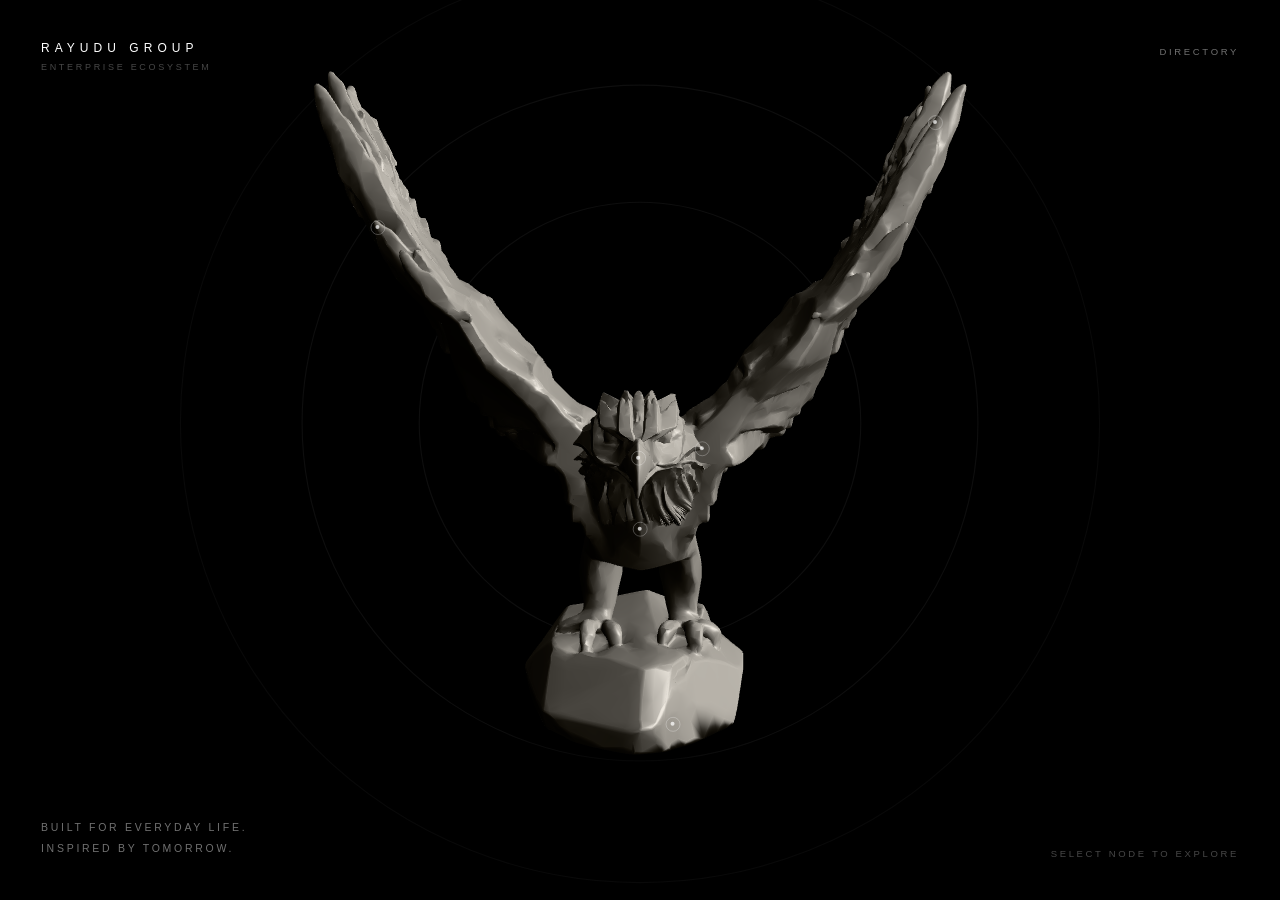
==== index.html @ c2d4a0ae "Build the Rayudu Group interactive eagle landing page A single-screen institutional experience: blac" ====
<!doctype html>
<html lang="en">
<head>
<meta charset="utf-8">
<meta name="viewport" content="width=device-width, initial-scale=1, viewport-fit=cover">
<title>Rayudu Group — Enterprise Ecosystem</title>
<meta name="description" content="Rayudu Group is a multi-sector enterprise ecosystem spanning business intelligence, logistics, technology, energy, media and consumer wellness. Built for everyday life. Inspired by tomorrow.">
<meta name="theme-color" content="#000000">
<meta property="og:title" content="Rayudu Group — Enterprise Ecosystem">
<meta property="og:description" content="Built for everyday life. Inspired by tomorrow.">
<meta property="og:image" content="assets/poster.webp">
<link rel="icon" href="assets/favicon.svg" type="image/svg+xml">
<link rel="preload" as="image" href="assets/poster.webp">
<link rel="stylesheet" href="styles.css">
<script type="module" src="assets/vendor/model-viewer-4.3.1.min.js"></script>
</head>
<body>
<div class="loader" id="loader" aria-hidden="true"><span class="loader__bar" id="loaderBar"></span></div>

<main class="stage" id="stage">

  <svg class="rings" id="rings" viewBox="0 0 1000 1000" preserveAspectRatio="xMidYMid meet" aria-hidden="true" focusable="false">
    <g class="rings__base" fill="none" vector-effect="non-scaling-stroke">
      <circle cx="500" cy="500" r="196"></circle>
      <circle cx="500" cy="500" r="300"></circle>
      <circle cx="500" cy="500" r="408" class="rings__outer"></circle>
    </g>
    <g class="rings__arcs" id="ringArcs" fill="none"></g>
  </svg>

  <model-viewer
    id="viewer"
    src="assets/eagle.glb"
    alt="A sculpted eagle with raised wings, representing the Rayudu Group ecosystem. Seven nodes on the sculpture open the group's business sectors."
    ar
    ar-modes="webxr scene-viewer quick-look"
    camera-controls
    touch-action="none"
    tone-mapping="neutral"
    poster="assets/poster.webp"
    shadow-intensity="2"
    exposure="0.49"
    shadow-softness="1"
    environment-image="assets/studio.hdr"
    interaction-prompt="none"
    interpolation-decay="200"
    min-field-of-view="22deg"
    max-field-of-view="40deg"
    min-camera-orbit="auto 24deg 62%"
    max-camera-orbit="auto 96deg 150%"
    camera-orbit="0deg 76deg 100%"
    disable-tap>
    <button class="ar-btn" slot="ar-button">View in space</button>
    <div class="mv-error" slot="error">The 3D model could not be loaded.</div>
  </model-viewer>

  <!-- HUD ------------------------------------------------------------- -->
  <header class="hud hud--tl">
    <p class="wordmark">Rayudu Group</p>
    <p class="hud__sub">Enterprise Ecosystem</p>
  </header>

  <div class="hud hud--tr">
    <button class="link" id="directoryBtn" aria-expanded="false" aria-controls="directory">Directory</button>
  </div>

  <aside class="directory" id="directory" hidden>
    <p class="directory__eyebrow">Ecosystem</p>
    <ul class="directory__list" id="directoryList"></ul>
    <div class="directory__meta">
      <p class="directory__eyebrow">Contact</p>
      <p><a href="mailto:hello@rayudugroup.in">hello@rayudugroup.in</a></p>
      <p><a href="tel:+919985722289">+91 99857 22289</a></p>
    </div>
    <div class="directory__meta">
      <p class="directory__eyebrow">Locations</p>
      <p>Anantapur, Andhra Pradesh — India</p>
      <p>Sheridan, Wyoming — USA</p>
    </div>
  </aside>

  <footer class="hud hud--bl">
    <p class="tagline">Built for everyday life.<br>Inspired by tomorrow.</p>
  </footer>

  <div class="hud hud--br">
    <p class="hint" id="hint">Select node to explore</p>
    <button class="link link--reset" id="resetBtn" hidden>Reset view</button>
  </div>

  <!-- SECTOR PANEL ------------------------------------------------------ -->
  <section class="panel" id="panel" aria-live="polite" hidden>
    <button class="panel__close" id="panelClose" aria-label="Reset view"><span class="panel__close-x" aria-hidden="true">&times;</span><span class="panel__close-text">Reset view</span></button>
    <p class="panel__name" id="panelName"></p>
    <p class="panel__sector" id="panelSector"></p>
    <p class="panel__body" id="panelBody"></p>
    <ul class="panel__detail" id="panelDetail" hidden></ul>
    <button class="panel__cta" id="panelCta" aria-expanded="false" aria-controls="panelDetail">[ Explore ]</button>
  </section>

</main>

<script type="module" src="src/app.js"></script>
</body>
</html>
---- styles.css ----
/* ===========================================================
   RAYUDU GROUP — enterprise ecosystem
   Black space. One eagle. One light. Seven nodes.
   =========================================================== */

:root{
  --black:#000000;
  --white:#ffffff;
  --line:rgba(255,255,255,.14);
  --line-soft:rgba(255,255,255,.07);
  --text:rgba(255,255,255,.92);
  --text-dim:rgba(255,255,255,.44);
  --text-mute:rgba(255,255,255,.28);
  --accent:#ffffff;
  --accent-line:#ffffff;
  --ease:cubic-bezier(.22,.61,.36,1);
  --pad:clamp(18px,3.2vw,46px);
  --font:-apple-system,BlinkMacSystemFont,"Segoe UI",Roboto,"Helvetica Neue",Arial,sans-serif;
}

*{box-sizing:border-box}
html,body{height:100%}
body{
  margin:0;
  background:var(--black);
  color:var(--text);
  font-family:var(--font);
  font-size:16px;
  -webkit-font-smoothing:antialiased;
  text-rendering:optimizeLegibility;
  overflow:hidden;
  overscroll-behavior:none;
}
a{color:inherit;text-decoration:none;border-bottom:1px solid transparent;transition:border-color .3s var(--ease),color .3s var(--ease)}
a:hover{color:var(--white);border-bottom-color:var(--line)}
button{font:inherit;color:inherit;background:none;border:0;padding:0;cursor:pointer}
:focus-visible{outline:1px solid rgba(255,255,255,.5);outline-offset:4px}

/* ---------- stage ---------- */
.stage{position:fixed;inset:0;background:var(--black)}

model-viewer{
  position:absolute;inset:0;width:100%;height:100%;
  background-color:transparent;
  --poster-color:transparent;
  --progress-bar-height:0px;
  outline:none;
}
.mv-error{
  position:absolute;inset:auto 0 50% 0;text-align:center;
  font-size:11px;letter-spacing:.18em;text-transform:uppercase;color:var(--text-mute);
}

/* ---------- AR entry (only shown on AR-capable devices) ---------- */
.ar-btn{
  position:absolute;bottom:var(--pad);left:50%;transform:translateX(-50%);
  font-size:9px;letter-spacing:.28em;text-transform:uppercase;color:var(--text-mute);
  padding:6px 0;border-bottom:1px solid transparent;
  transition:color .35s var(--ease),border-color .35s var(--ease),opacity .35s var(--ease);
}
.ar-btn:hover{color:var(--white);border-bottom-color:var(--line)}
body.is-selected .ar-btn{opacity:0;pointer-events:none}

/* ---------- loading hairline ---------- */
.loader{position:fixed;top:0;left:0;right:0;height:1px;z-index:40;pointer-events:none}
.loader__bar{display:block;height:100%;width:0;background:rgba(255,255,255,.55);transition:width .4s var(--ease),opacity .6s .3s var(--ease)}
.loader.is-done .loader__bar{opacity:0}

/* ---------- concentric graphic system ---------- */
.rings{position:absolute;left:50%;top:47%;width:min(148vh,88vw);height:min(148vh,88vw);transform:translate(-50%,-50%);pointer-events:none;z-index:0}
.rings__base circle{stroke:rgba(255,255,255,.055);stroke-width:1}
.rings__base .rings__outer{stroke:rgba(255,255,255,.035)}
.rings__arcs path{
  stroke:var(--accent-line);stroke-width:1.25;opacity:0;
  stroke-dasharray:var(--len);stroke-dashoffset:var(--len);
  transition:opacity .7s var(--ease),stroke-dashoffset 1.1s var(--ease);
}
.rings__arcs path.is-active{opacity:.55;stroke-dashoffset:0}

/* ---------- hotspots ---------- */
.hotspot{
  position:relative;width:40px;height:40px;
  display:flex;align-items:center;justify-content:center;
  border-radius:50%;
  -webkit-tap-highlight-color:transparent;
  transition:opacity .55s var(--ease);
}
.hotspot:not([data-visible]){opacity:0;visibility:hidden;pointer-events:none}

.hotspot__dot{
  position:absolute;width:4px;height:4px;border-radius:50%;
  background:rgba(255,255,255,.72);
  transition:transform .45s var(--ease),background-color .45s var(--ease),box-shadow .45s var(--ease);
}
.hotspot__ring{
  position:absolute;width:15px;height:15px;border-radius:50%;
  border:1px solid rgba(255,255,255,.26);
  transition:transform .55s var(--ease),border-color .55s var(--ease),opacity .55s var(--ease);
}
.hotspot__line{
  position:absolute;left:50%;top:50%;width:26px;height:1px;
  background:linear-gradient(90deg,rgba(255,255,255,.34),rgba(255,255,255,0));
  transform-origin:0 50%;transform:translate(9px,0) scaleX(0);
  transition:transform .5s var(--ease),background .5s var(--ease);
}
.hotspot__label{
  position:absolute;left:50%;top:50%;
  transform:translate(38px,-50%) translateX(-4px);
  white-space:nowrap;
  font-size:9.5px;letter-spacing:.2em;text-transform:uppercase;
  color:rgba(255,255,255,.72);
  opacity:0;pointer-events:none;
  transition:opacity .45s var(--ease),transform .5s var(--ease),color .45s var(--ease);
}
.hotspot[data-side="left"] .hotspot__line{transform-origin:100% 50%;transform:translate(calc(-100% - 9px),0) scaleX(0)}
.hotspot[data-side="left"] .hotspot__label{transform:translate(calc(-100% - 38px),-50%) translateX(4px)}

.hotspot:hover .hotspot__dot,
.hotspot:focus-visible .hotspot__dot{transform:scale(1.5);background:var(--white);box-shadow:0 0 10px rgba(255,255,255,.35)}
.hotspot:hover .hotspot__ring,
.hotspot:focus-visible .hotspot__ring{transform:scale(1.42);border-color:rgba(255,255,255,.5)}
.hotspot:hover .hotspot__line,
.hotspot:focus-visible .hotspot__line{transform:translate(9px,0) scaleX(1)}
.hotspot[data-side="left"]:hover .hotspot__line,
.hotspot[data-side="left"]:focus-visible .hotspot__line{transform:translate(calc(-100% - 9px),0) scaleX(1)}
.hotspot:hover .hotspot__label,
.hotspot:focus-visible .hotspot__label{opacity:1;transform:translate(38px,-50%)}
.hotspot[data-side="left"]:hover .hotspot__label,
.hotspot[data-side="left"]:focus-visible .hotspot__label{opacity:1;transform:translate(calc(-100% - 38px),-50%)}

/* selected / dimmed */
.hotspot.is-active .hotspot__dot{transform:scale(1.6);background:var(--white);box-shadow:0 0 12px rgba(255,255,255,.45)}
.hotspot.is-active .hotspot__ring{transform:scale(1.55);border-color:var(--accent-line);opacity:.9}
.hotspot.is-active .hotspot__label{opacity:1;transform:translate(38px,-50%);color:var(--white)}
.hotspot.is-active[data-side="left"] .hotspot__label{transform:translate(calc(-100% - 38px),-50%)}
.hotspot.is-dim{opacity:.2}
.hotspot.is-dim:hover{opacity:.55}

/* ---------- HUD ---------- */
.hud{position:absolute;z-index:10;margin:0;pointer-events:none}
.hud > *{pointer-events:auto}
.hud--tl{top:var(--pad);left:var(--pad)}
.hud--tr{top:var(--pad);right:var(--pad);text-align:right}
.hud--bl{bottom:var(--pad);left:var(--pad)}
.hud--br{bottom:var(--pad);right:var(--pad);text-align:right}

.wordmark{
  margin:0;font-size:12px;letter-spacing:.42em;text-transform:uppercase;
  color:var(--white);font-weight:500;
}
.hud__sub{
  margin:7px 0 0;font-size:9px;letter-spacing:.3em;text-transform:uppercase;color:var(--text-mute);
}
.tagline{
  margin:0;font-size:10.5px;line-height:2;letter-spacing:.26em;text-transform:uppercase;color:var(--text-dim);
}
.hint{
  margin:0;font-size:9.5px;letter-spacing:.28em;text-transform:uppercase;color:var(--text-mute);
  transition:opacity .4s var(--ease);
}
.link{
  font-size:9.5px;letter-spacing:.28em;text-transform:uppercase;color:var(--text-dim);
  padding-bottom:3px;border-bottom:1px solid transparent;
  transition:color .35s var(--ease),border-color .35s var(--ease);
}
.link:hover,.link[aria-expanded="true"]{color:var(--white);border-bottom-color:var(--line)}
.link--reset{color:rgba(255,255,255,.72)}
[hidden]{display:none !important}

/* ---------- directory ---------- */
.directory{
  position:absolute;z-index:20;top:calc(var(--pad) + 30px);right:var(--pad);
  width:270px;padding:22px 24px 24px;
  background:rgba(0,0,0,.62);backdrop-filter:blur(14px);-webkit-backdrop-filter:blur(14px);
  border:1px solid var(--line-soft);
  opacity:0;transform:translateY(-8px);transition:opacity .45s var(--ease),transform .45s var(--ease);
}
.directory.is-open{opacity:1;transform:none}
.directory__eyebrow{margin:0 0 12px;font-size:8.5px;letter-spacing:.3em;text-transform:uppercase;color:var(--text-mute)}
.directory__list{list-style:none;margin:0 0 22px;padding:0}
.directory__list li + li{margin-top:1px}
.directory__list button{
  display:block;width:100%;text-align:left;padding:7px 0;
  font-size:10px;letter-spacing:.2em;text-transform:uppercase;color:var(--text-dim);
  border-bottom:1px solid rgba(255,255,255,.05);
  transition:color .3s var(--ease),padding-left .3s var(--ease);
}
.directory__list button:hover,.directory__list button.is-active{color:var(--white);padding-left:6px}
.directory__meta{margin-top:18px}
.directory__meta p{margin:0 0 6px;font-size:10.5px;letter-spacing:.1em;color:var(--text-dim)}
.directory__meta p:last-child{margin-bottom:0}

/* ---------- sector panel ---------- */
.panel{
  position:absolute;z-index:20;right:var(--pad);top:50%;width:318px;
  transform:translateY(-50%) translateX(14px);
  padding:26px 26px 24px;
  background:rgba(0,0,0,.52);backdrop-filter:blur(12px);-webkit-backdrop-filter:blur(12px);
  border:1px solid var(--line-soft);
  border-top:1px solid color-mix(in srgb,var(--accent-line) 55%,transparent);
  opacity:0;transition:opacity .6s var(--ease),transform .6s var(--ease);
}
.panel.is-open{opacity:1;transform:translateY(-50%)}
.panel__close{
  position:absolute;top:12px;right:14px;font-size:18px;line-height:1;color:var(--text-mute);
  transition:color .3s var(--ease);
}
.panel__close:hover{color:var(--white)}
.panel__close-text{display:none}
.panel__name{margin:0;font-size:12.5px;letter-spacing:.26em;text-transform:uppercase;color:var(--white)}
.panel__sector{margin:9px 0 0;font-size:9px;letter-spacing:.26em;text-transform:uppercase;color:var(--accent-line)}
.panel__body{margin:20px 0 0;font-size:12.5px;line-height:1.85;color:rgba(255,255,255,.58);letter-spacing:.015em}
.panel__detail{list-style:none;margin:18px 0 0;padding:0}
.panel__detail li{
  position:relative;padding:6px 0 6px 14px;
  font-size:10px;letter-spacing:.17em;text-transform:uppercase;color:var(--text-dim);
  border-bottom:1px solid rgba(255,255,255,.05);
}
.panel__detail li::before{
  content:"";position:absolute;left:0;top:50%;width:4px;height:1px;background:var(--accent-line);opacity:.7;
}
.panel__cta{
  margin-top:22px;font-size:9.5px;letter-spacing:.28em;text-transform:uppercase;color:var(--text-dim);
  transition:color .3s var(--ease),letter-spacing .4s var(--ease);
}
.panel__cta:hover{color:var(--white);letter-spacing:.32em}

/* ---------- mobile ---------- */
@media (max-width:860px){
  :root{--pad:16px}
  .rings{top:44%;width:150vw;height:150vw}
  .rings__base .rings__outer{display:none}
  .wordmark{font-size:10.5px;letter-spacing:.34em}
  .hud__sub{font-size:8px}
  .tagline{font-size:9px;letter-spacing:.2em}
  .hint,.link{font-size:8.5px;letter-spacing:.22em}

  .hotspot__label{display:none}
  .hotspot__line{width:16px}
  .hotspot{width:44px;height:44px}

  .directory{top:auto;bottom:0;left:0;right:0;width:auto;border:0;border-top:1px solid var(--line-soft);
    padding:20px var(--pad) calc(20px + env(safe-area-inset-bottom));transform:translateY(12px)}

  .panel{
    top:auto;bottom:0;left:0;right:0;width:auto;
    transform:translateY(16px);
    padding:22px var(--pad) calc(24px + env(safe-area-inset-bottom));
    border:0;border-top:1px solid color-mix(in srgb,var(--accent-line) 55%,transparent);
    max-height:52vh;overflow-y:auto;-webkit-overflow-scrolling:touch;
  }
  .panel.is-open{transform:none}
  .panel__body{font-size:12px;margin-top:16px}
  .hud--bl{bottom:calc(var(--pad) + 2px)}
  body.is-selected .hud--bl,
  body.is-selected .hud--br,
  body.is-selected .hud--tl .hud__sub{opacity:0;pointer-events:none;transition:opacity .4s var(--ease)}

  /* the panel covers the bottom-right HUD, so reset moves into the sheet */
  .panel__close{top:20px;right:var(--pad);font-size:9px;letter-spacing:.26em;text-transform:uppercase;
    color:rgba(255,255,255,.6);border-bottom:1px solid var(--line-soft);padding-bottom:3px}
  .panel__close-x{display:none}
  .panel__close-text{display:inline}
  .panel__name{padding-right:92px}
}

@media (prefers-reduced-motion:reduce){
  *{transition-duration:.01ms !important;animation-duration:.01ms !important}
}

/* ---------- entrance ---------- */
.hud,.rings,.panel,.directory{transition-property:opacity,transform}
body:not(.is-ready) .hud,
body:not(.is-ready) .rings{opacity:0}
body.is-ready .hud{opacity:1;transition:opacity 1.2s .25s var(--ease)}
body.is-ready .rings{opacity:1;transition:opacity 1.8s .5s var(--ease)}
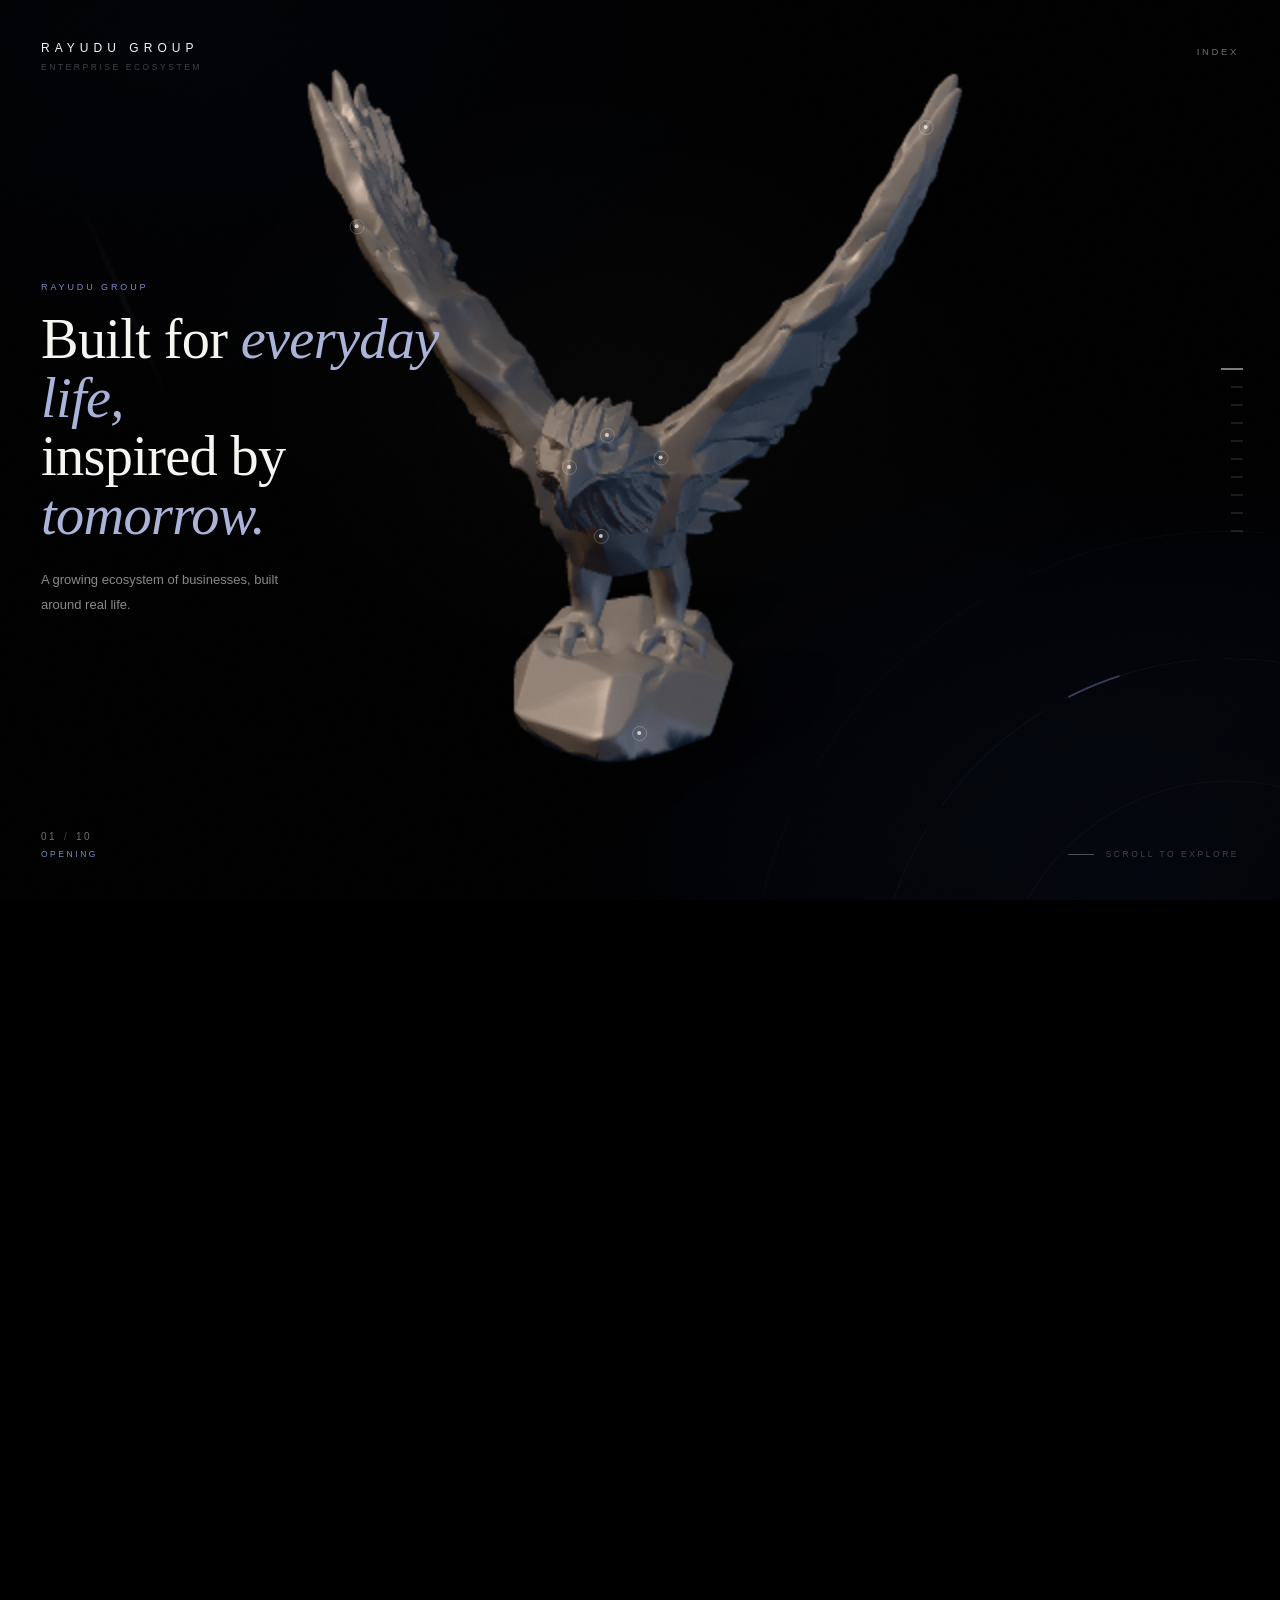
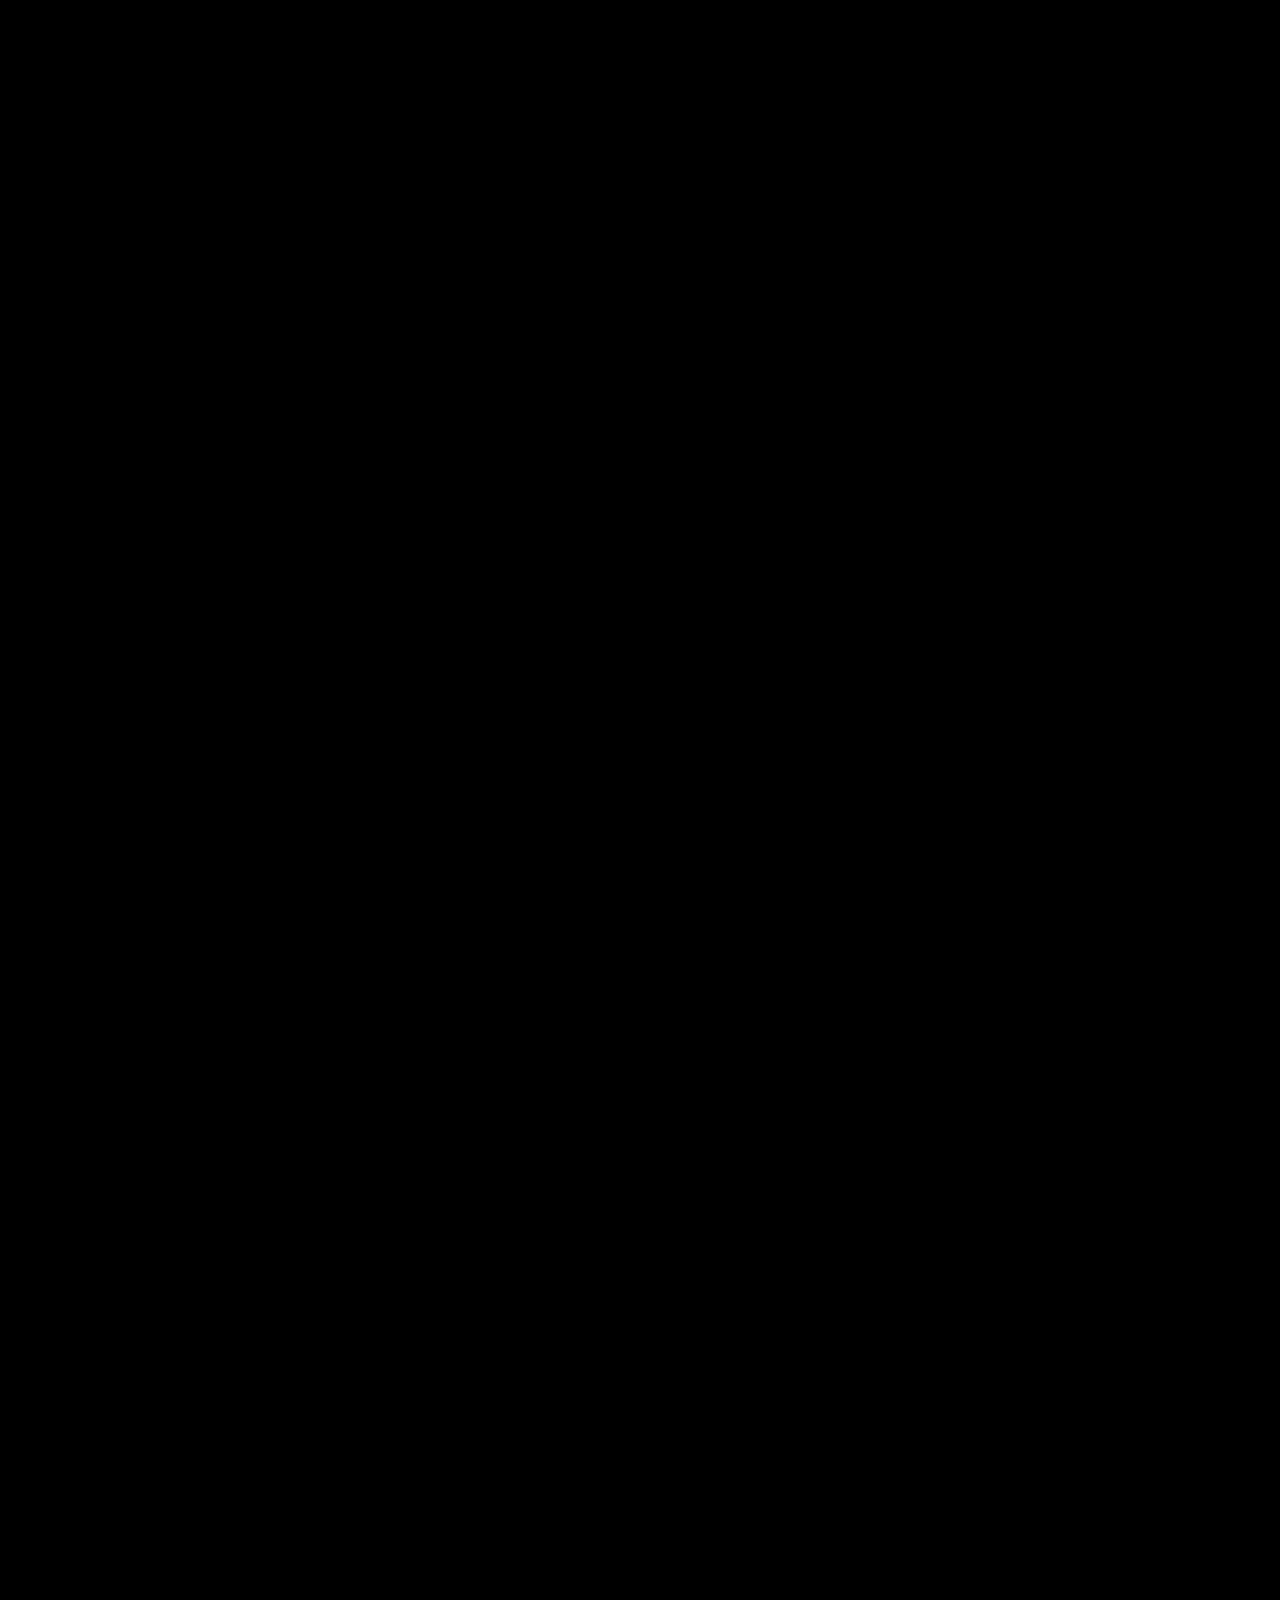
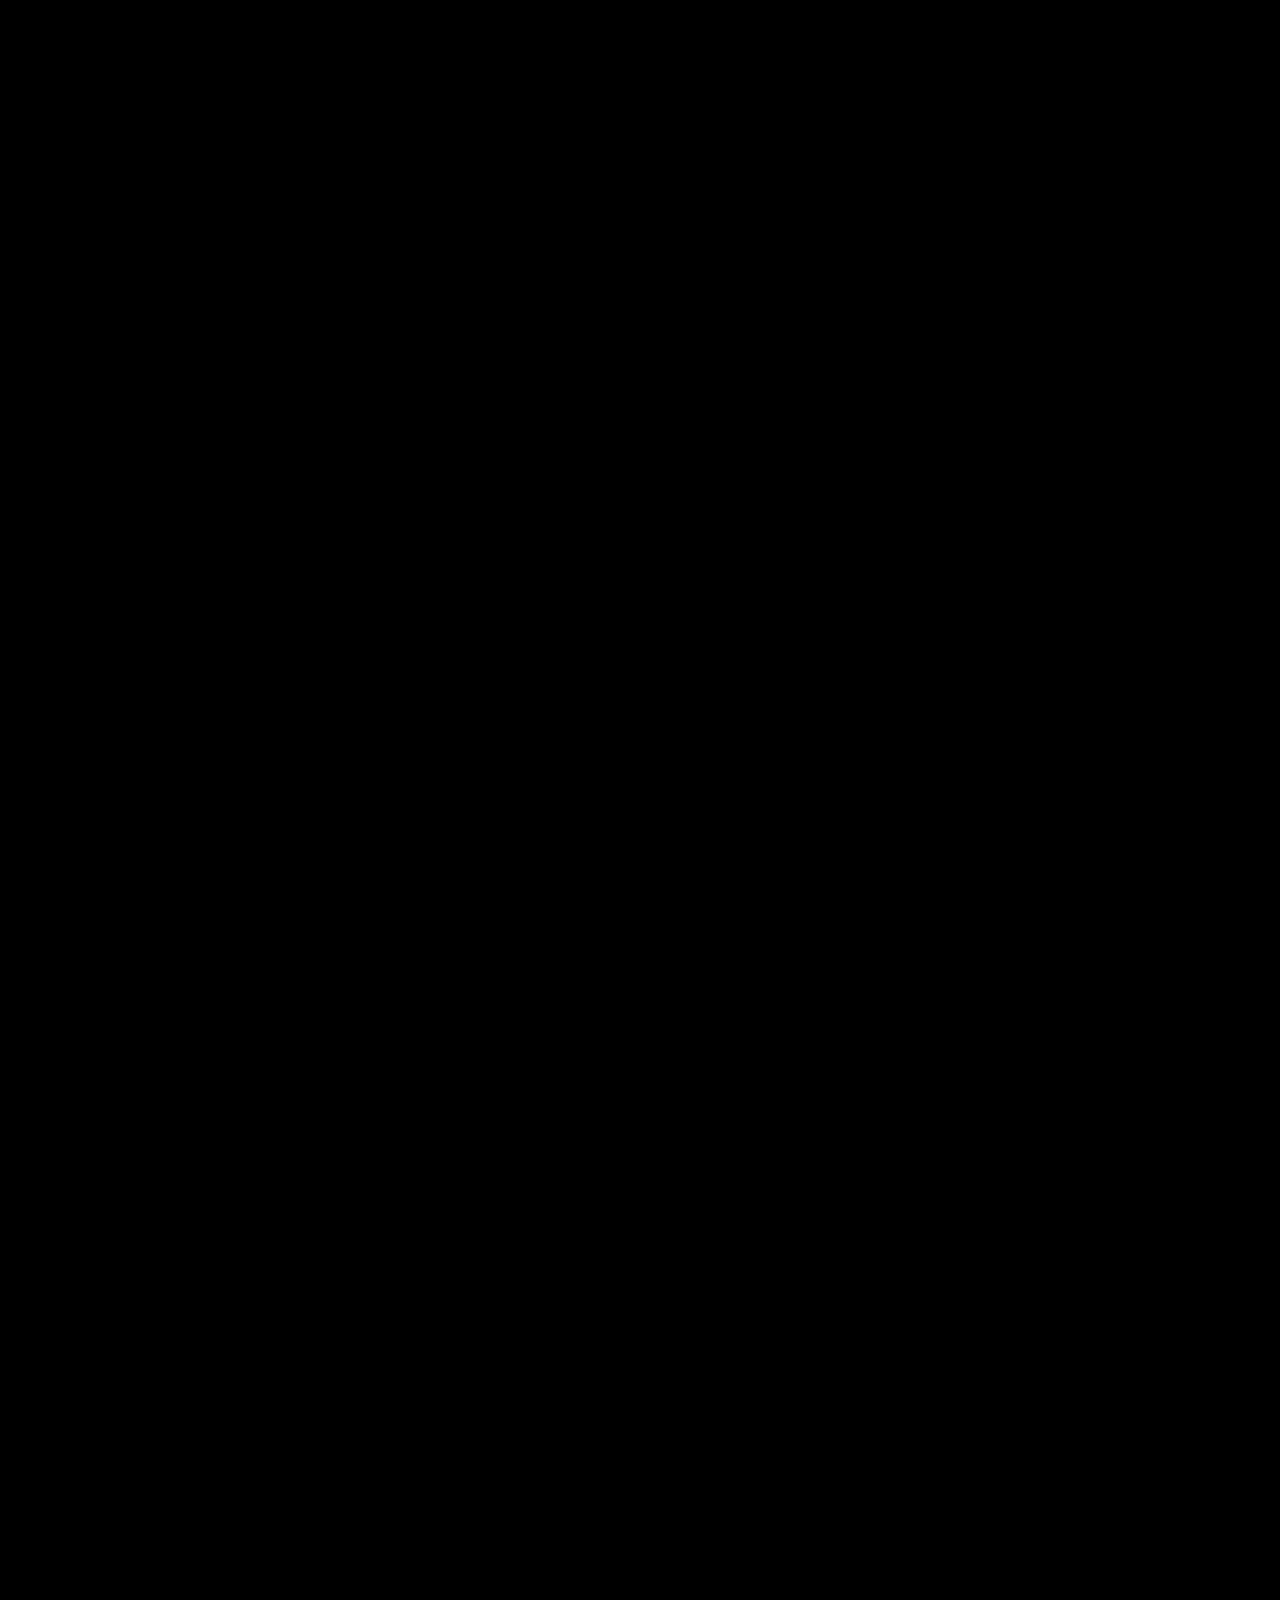
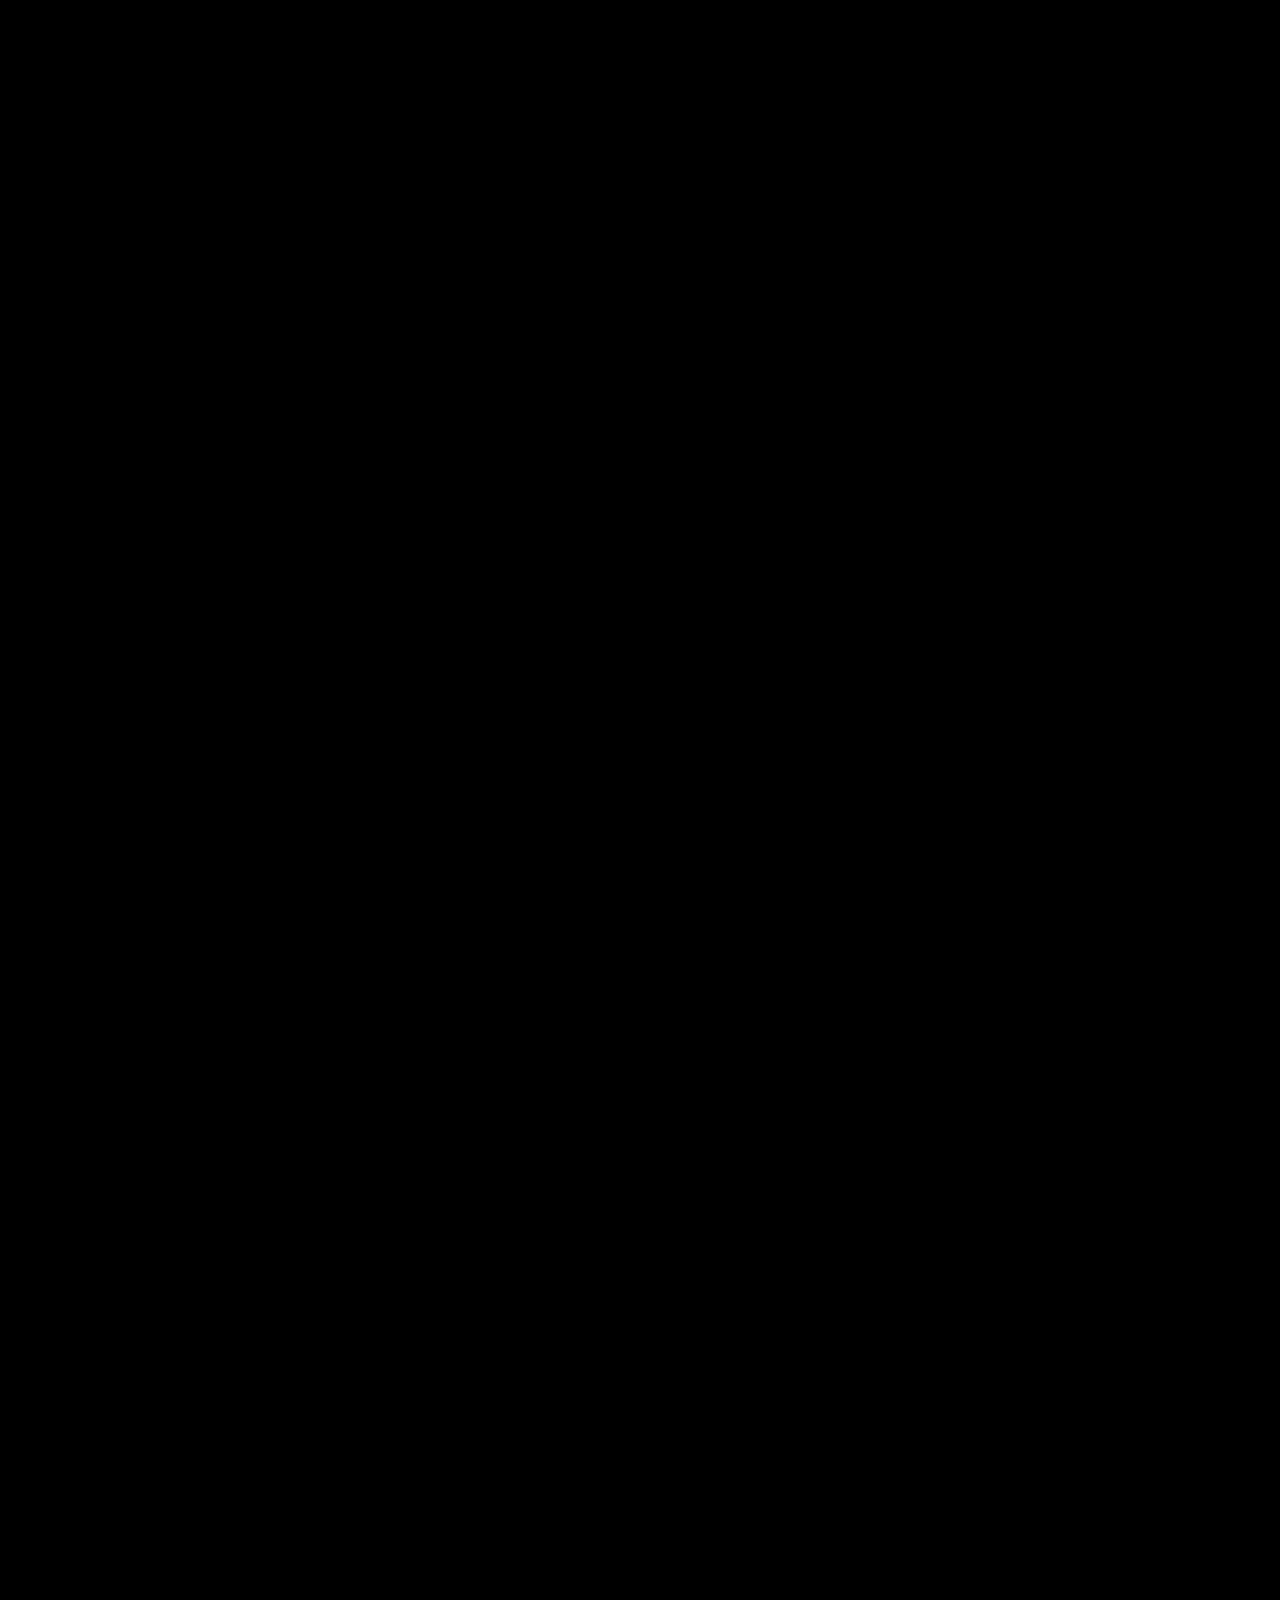
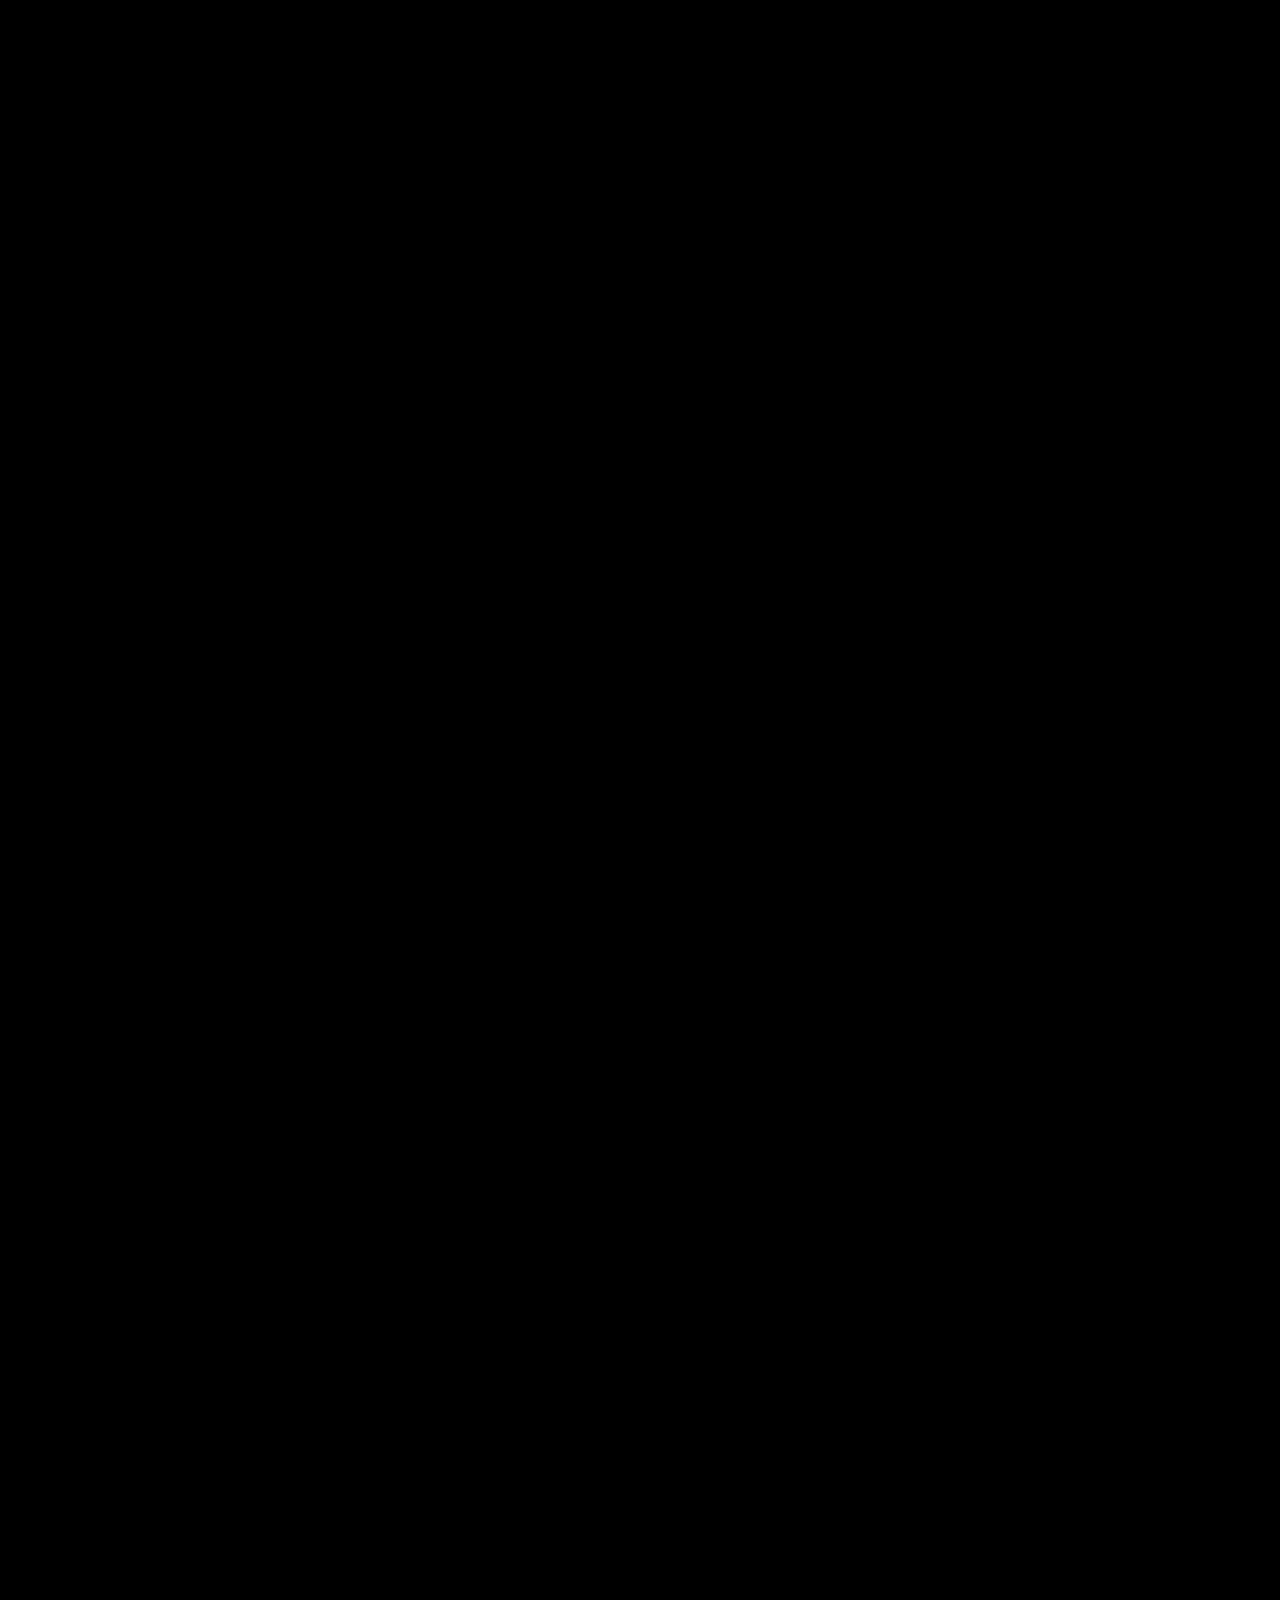
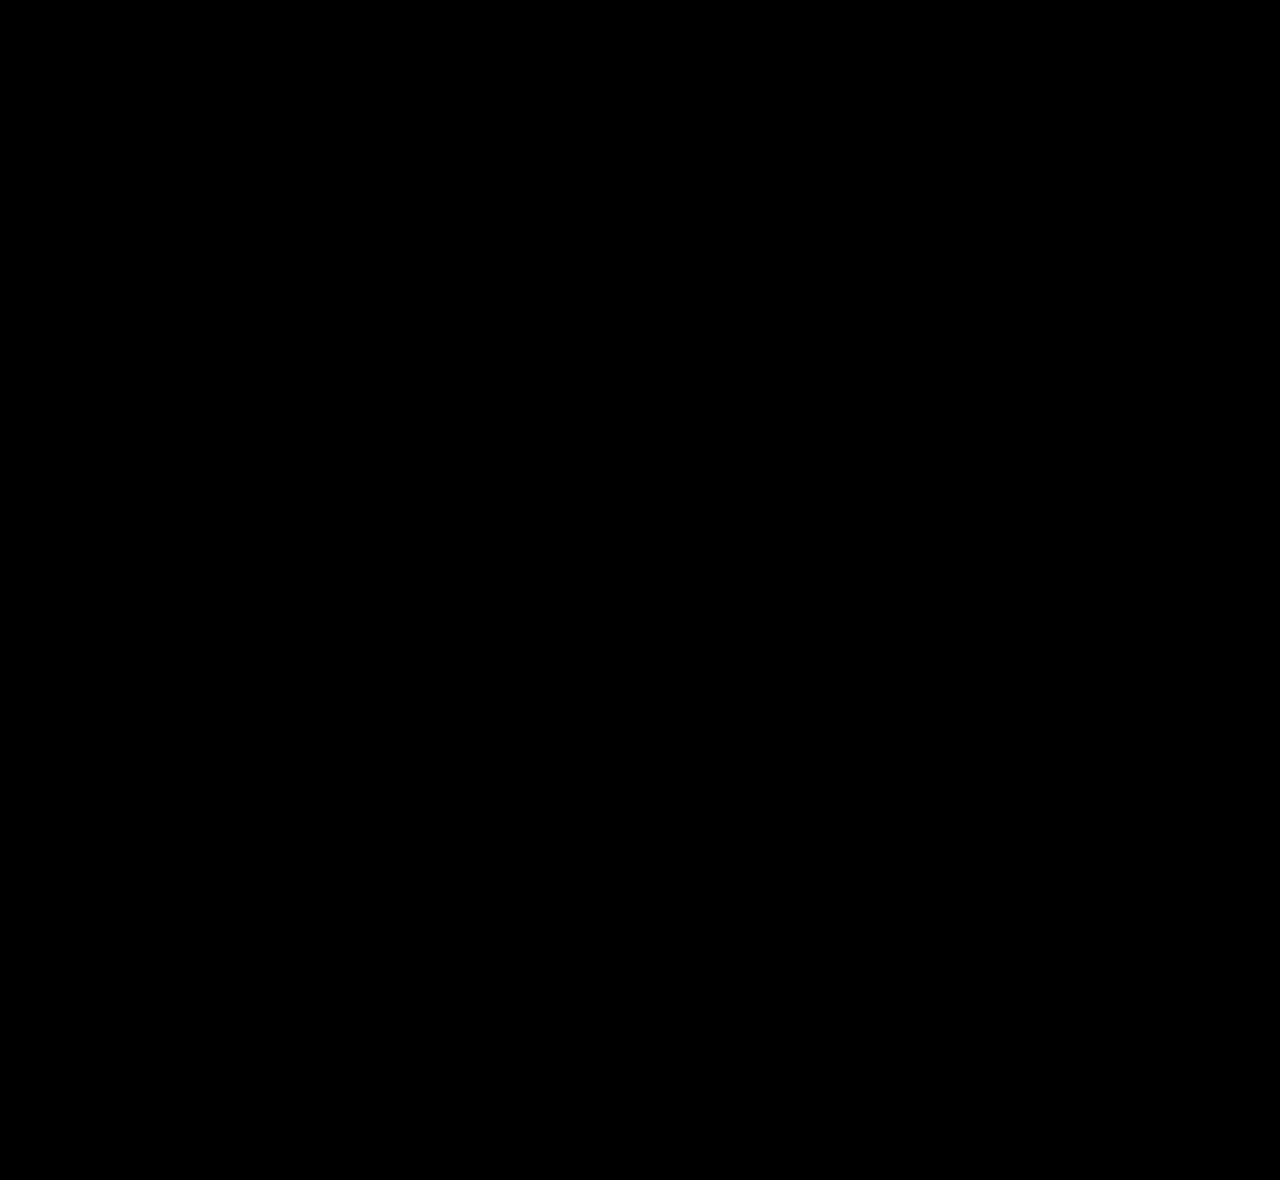
==== commit b3a79a44: "Rebuild the landing page as one scroll-driven 3D scene The page is no longer a static hero with clic" ====
--- a/index.html
+++ b/index.html
@@ -4,101 +4,123 @@
 <meta charset="utf-8">
 <meta name="viewport" content="width=device-width, initial-scale=1, viewport-fit=cover">
 <title>Rayudu Group — Enterprise Ecosystem</title>
-<meta name="description" content="Rayudu Group is a multi-sector enterprise ecosystem spanning business intelligence, logistics, technology, energy, media and consumer wellness. Built for everyday life. Inspired by tomorrow.">
+<meta name="description" content="Rayudu Group is a growing ecosystem of businesses spanning business intelligence, logistics, technology, energy, media, agronomy and consumer wellness. Built for everyday life. Inspired by tomorrow.">
 <meta name="theme-color" content="#000000">
 <meta property="og:title" content="Rayudu Group — Enterprise Ecosystem">
 <meta property="og:description" content="Built for everyday life. Inspired by tomorrow.">
 <meta property="og:image" content="assets/poster.webp">
 <link rel="icon" href="assets/favicon.svg" type="image/svg+xml">
+<link rel="preload" as="font" type="font/woff2" href="assets/fonts/playfair-display-latin-400-normal.woff2" crossorigin>
 <link rel="preload" as="image" href="assets/poster.webp">
 <link rel="stylesheet" href="styles.css">
 <script type="module" src="assets/vendor/model-viewer-4.3.1.min.js"></script>
 </head>
-<body>
-<div class="loader" id="loader" aria-hidden="true"><span class="loader__bar" id="loaderBar"></span></div>
+<body class="is-booting">
 
-<main class="stage" id="stage">
+<!-- ── loading reveal ──────────────────────────────────────────────── -->
+<div class="boot" id="boot">
+  <p class="boot__mark">Rayudu Group</p>
+  <div class="boot__line"><span id="bootBar"></span></div>
+</div>
+
+<!-- ── 3D WORLD ───────────────────────────────────────────────────── -->
+<div class="stage" id="stage">
+
+  <div class="atmos" id="atmos">
+    <div class="atmos__wash"></div>
+    <div class="atmos__streaks" id="streaks">
+      <i style="--a:-24deg;--x:14%;--y:22%;--l:30vh;--d:0s"></i>
+      <i style="--a:-24deg;--x:78%;--y:66%;--l:22vh;--d:-7s"></i>
+      <i style="--a:62deg;--x:62%;--y:12%;--l:16vh;--d:-13s"></i>
+    </div>
+    <div class="atmos__motes" id="motes"></div>
+  </div>
 
   <svg class="rings" id="rings" viewBox="0 0 1000 1000" preserveAspectRatio="xMidYMid meet" aria-hidden="true" focusable="false">
-    <g class="rings__base" fill="none" vector-effect="non-scaling-stroke">
-      <circle cx="500" cy="500" r="196"></circle>
-      <circle cx="500" cy="500" r="300"></circle>
-      <circle cx="500" cy="500" r="408" class="rings__outer"></circle>
-    </g>
-    <g class="rings__arcs" id="ringArcs" fill="none"></g>
+    <g id="ringBase" fill="none"></g>
+    <g id="ringTicks" fill="none"></g>
+    <g id="ringArcs" fill="none"></g>
   </svg>
 
   <model-viewer
     id="viewer"
     src="assets/eagle.glb"
-    alt="A sculpted eagle with raised wings, representing the Rayudu Group ecosystem. Seven nodes on the sculpture open the group's business sectors."
+    alt="A sculpted eagle with raised wings. Seven nodes on the sculpture reveal the businesses of the Rayudu Group ecosystem."
     ar
     ar-modes="webxr scene-viewer quick-look"
     camera-controls
-    touch-action="none"
+    disable-zoom
+    disable-pan
+    disable-tap
+    touch-action="pan-y"
     tone-mapping="neutral"
     poster="assets/poster.webp"
     shadow-intensity="2"
-    exposure="0.49"
     shadow-softness="1"
+    exposure="0.56"
     environment-image="assets/studio.hdr"
     interaction-prompt="none"
-    interpolation-decay="200"
-    min-field-of-view="22deg"
-    max-field-of-view="40deg"
-    min-camera-orbit="auto 24deg 62%"
-    max-camera-orbit="auto 96deg 150%"
-    camera-orbit="0deg 76deg 100%"
-    disable-tap>
+    interpolation-decay="1"
+    min-camera-orbit="auto 18deg 40%"
+    max-camera-orbit="auto 104deg 180%"
+    camera-orbit="0deg 76deg 100%">
     <button class="ar-btn" slot="ar-button">View in space</button>
-    <div class="mv-error" slot="error">The 3D model could not be loaded.</div>
+    <div class="mv-error" slot="error">
+      <p>The sculpture could not be loaded.</p>
+      <p class="mv-error__sub">The ecosystem is still here — open the index to read it.</p>
+    </div>
   </model-viewer>
 
-  <!-- HUD ------------------------------------------------------------- -->
+  <div class="grain" aria-hidden="true"></div>
+  <div class="vignette" aria-hidden="true"></div>
+</div>
+
+<!-- ── UI LAYER ───────────────────────────────────────────────────── -->
+<div class="overlay" id="overlay">
+
   <header class="hud hud--tl">
-    <p class="wordmark">Rayudu Group</p>
+    <a class="wordmark" href="#top" id="homeLink">Rayudu Group</a>
     <p class="hud__sub">Enterprise Ecosystem</p>
   </header>
 
   <div class="hud hud--tr">
-    <button class="link" id="directoryBtn" aria-expanded="false" aria-controls="directory">Directory</button>
+    <button class="link" id="indexBtn" aria-expanded="false" aria-controls="indexPanel">Index</button>
   </div>
 
-  <aside class="directory" id="directory" hidden>
-    <p class="directory__eyebrow">Ecosystem</p>
-    <ul class="directory__list" id="directoryList"></ul>
-    <div class="directory__meta">
-      <p class="directory__eyebrow">Contact</p>
+  <main class="scenes" id="scenes" aria-live="polite"></main>
+
+  <nav class="rail" id="rail" aria-label="Scene progress"></nav>
+
+  <div class="hud hud--bl">
+    <p class="counter"><span id="counterNow">01</span><span class="counter__sep">/</span><span id="counterAll">10</span></p>
+    <p class="counter__label" id="counterLabel">Opening</p>
+  </div>
+
+  <div class="hud hud--br">
+    <p class="cue" id="cue"><span class="cue__line"></span>Scroll to explore</p>
+  </div>
+
+  <aside class="index" id="indexPanel" hidden>
+    <div class="index__col">
+      <p class="eyebrow">Ecosystem</p>
+      <ul class="index__list" id="indexList"></ul>
+    </div>
+    <div class="index__col">
+      <p class="eyebrow">Contact</p>
       <p><a href="mailto:hello@rayudugroup.in">hello@rayudugroup.in</a></p>
       <p><a href="tel:+919985722289">+91 99857 22289</a></p>
-    </div>
-    <div class="directory__meta">
-      <p class="directory__eyebrow">Locations</p>
-      <p>Anantapur, Andhra Pradesh — India</p>
-      <p>Sheridan, Wyoming — USA</p>
+      <p class="eyebrow index__gap">India</p>
+      <p>6/5/989, Srinagar Colony,<br>Anantapur, Andhra Pradesh 515002</p>
+      <p class="eyebrow index__gap">USA</p>
+      <p>30 N Gould St, Suite R,<br>Sheridan, Wyoming 82801</p>
+      <p class="index__legal">Rayudu Empire Private Limited — inspiring to growth…</p>
     </div>
   </aside>
 
-  <footer class="hud hud--bl">
-    <p class="tagline">Built for everyday life.<br>Inspired by tomorrow.</p>
-  </footer>
+</div>
 
-  <div class="hud hud--br">
-    <p class="hint" id="hint">Select node to explore</p>
-    <button class="link link--reset" id="resetBtn" hidden>Reset view</button>
-  </div>
-
-  <!-- SECTOR PANEL ------------------------------------------------------ -->
-  <section class="panel" id="panel" aria-live="polite" hidden>
-    <button class="panel__close" id="panelClose" aria-label="Reset view"><span class="panel__close-x" aria-hidden="true">&times;</span><span class="panel__close-text">Reset view</span></button>
-    <p class="panel__name" id="panelName"></p>
-    <p class="panel__sector" id="panelSector"></p>
-    <p class="panel__body" id="panelBody"></p>
-    <ul class="panel__detail" id="panelDetail" hidden></ul>
-    <button class="panel__cta" id="panelCta" aria-expanded="false" aria-controls="panelDetail">[ Explore ]</button>
-  </section>
-
-</main>
+<!-- scroll track: gives the document its height, nothing else -->
+<div class="track" id="track" aria-hidden="true"></div>
 
 <script type="module" src="src/app.js"></script>
 </body>
--- a/styles.css
+++ b/styles.css
@@ -1,276 +1,343 @@
 /* ===========================================================
-   RAYUDU GROUP — enterprise ecosystem
-   Black space. One eagle. One light. Seven nodes.
+   RAYUDU GROUP — one continuous 3D scene
+   Black is the environment. White is structure.
+   Colour appears one accent at a time.
    =========================================================== */
 
+@font-face{
+  font-family:'Playfair Display';font-style:normal;font-weight:400;font-display:swap;
+  src:url('assets/fonts/playfair-display-latin-400-normal.woff2') format('woff2');
+  unicode-range:U+0000-00FF,U+0131,U+0152-0153,U+2000-206F,U+2122,U+2191,U+2193,U+2212,U+2215;
+}
+@font-face{
+  font-family:'Playfair Display';font-style:italic;font-weight:400;font-display:swap;
+  src:url('assets/fonts/playfair-display-latin-400-italic.woff2') format('woff2');
+  unicode-range:U+0000-00FF,U+0131,U+0152-0153,U+2000-206F,U+2122,U+2191,U+2193,U+2212,U+2215;
+}
+
+/* registered so a change of accent fades instead of snapping */
+@property --scene-accent{syntax:'<color>';inherits:true;initial-value:#101B3D}
+@property --scene-line{syntax:'<color>';inherits:true;initial-value:#7C8AC8}
+
 :root{
-  --black:#000000;
-  --white:#ffffff;
-  --line:rgba(255,255,255,.14);
-  --line-soft:rgba(255,255,255,.07);
-  --text:rgba(255,255,255,.92);
-  --text-dim:rgba(255,255,255,.44);
-  --text-mute:rgba(255,255,255,.28);
-  --accent:#ffffff;
-  --accent-line:#ffffff;
+  --black:#000;
+  --white:#F5F5F2;
+  --text:rgba(245,245,242,.92);
+  --dim:rgba(245,245,242,.46);
+  --mute:rgba(245,245,242,.26);
+  --hair:rgba(245,245,242,.12);
+  --hair-soft:rgba(245,245,242,.06);
+  --pad:clamp(18px,3.2vw,52px);
   --ease:cubic-bezier(.22,.61,.36,1);
-  --pad:clamp(18px,3.2vw,46px);
-  --font:-apple-system,BlinkMacSystemFont,"Segoe UI",Roboto,"Helvetica Neue",Arial,sans-serif;
+  --serif:'Playfair Display',Georgia,'Times New Roman',serif;
+  --sans:-apple-system,BlinkMacSystemFont,"Segoe UI",Roboto,"Helvetica Neue",Arial,sans-serif;
+  --grain-opacity:.06;
 }
 
 *{box-sizing:border-box}
-html,body{height:100%}
+html{scroll-behavior:smooth;background:#000}
 body{
-  margin:0;
-  background:var(--black);
-  color:var(--text);
-  font-family:var(--font);
-  font-size:16px;
-  -webkit-font-smoothing:antialiased;
-  text-rendering:optimizeLegibility;
-  overflow:hidden;
-  overscroll-behavior:none;
-}
-a{color:inherit;text-decoration:none;border-bottom:1px solid transparent;transition:border-color .3s var(--ease),color .3s var(--ease)}
-a:hover{color:var(--white);border-bottom-color:var(--line)}
+  margin:0;background:#000;color:var(--text);font-family:var(--sans);
+  -webkit-font-smoothing:antialiased;overscroll-behavior-y:none;
+}
+a{color:inherit;text-decoration:none}
 button{font:inherit;color:inherit;background:none;border:0;padding:0;cursor:pointer}
-:focus-visible{outline:1px solid rgba(255,255,255,.5);outline-offset:4px}
-
-/* ---------- stage ---------- */
-.stage{position:fixed;inset:0;background:var(--black)}
+:focus-visible{outline:1px solid rgba(245,245,242,.6);outline-offset:5px}
+[hidden]{display:none!important}
+.eyebrow{margin:0 0 14px;font-size:8.5px;letter-spacing:.32em;text-transform:uppercase;color:var(--mute)}
+
+/* the document's height — nothing is drawn here */
+.track{position:relative;width:100%;pointer-events:none}
+
+/* ---------- loading reveal ---------- */
+.boot{
+  position:fixed;inset:0;z-index:90;display:flex;flex-direction:column;
+  align-items:center;justify-content:center;gap:26px;background:#000;
+  transition:opacity .9s var(--ease);
+}
+.boot__mark{
+  margin:0;font-size:11px;letter-spacing:.5em;text-transform:uppercase;
+  color:rgba(245,245,242,.7);
+  animation:bootPulse 2.6s ease-in-out infinite;
+}
+.boot__line{width:132px;height:1px;background:rgba(245,245,242,.14);overflow:hidden}
+.boot__line span{display:block;height:100%;background:rgba(245,245,242,.75);transform:scaleX(0);transform-origin:0 50%;transition:transform .35s var(--ease)}
+body.is-live .boot{opacity:0;pointer-events:none}
+@keyframes bootPulse{0%,100%{opacity:.45}50%{opacity:1}}
+
+/* ---------- the 3D world ---------- */
+.stage{
+  position:fixed;inset:0;z-index:1;overflow:hidden;
+  background:
+    radial-gradient(76vw 72vh at 14% 2%,  color-mix(in srgb,var(--scene-accent) 13%,transparent), transparent 72%),
+    radial-gradient(70vw 66vh at 90% 96%, rgba(16,27,61,.30), transparent 74%),
+    radial-gradient(52vw 52vh at 50% 46%, rgba(255,255,255,.022), transparent 74%),
+    #000;
+  opacity:0;transition:opacity 1.6s var(--ease);
+}
+body.is-live .stage{opacity:1}
 
 model-viewer{
   position:absolute;inset:0;width:100%;height:100%;
-  background-color:transparent;
-  --poster-color:transparent;
-  --progress-bar-height:0px;
+  background-color:transparent;--poster-color:transparent;--progress-bar-height:0px;
   outline:none;
 }
-.mv-error{
-  position:absolute;inset:auto 0 50% 0;text-align:center;
-  font-size:11px;letter-spacing:.18em;text-transform:uppercase;color:var(--text-mute);
-}
-
-/* ---------- AR entry (only shown on AR-capable devices) ---------- */
-.ar-btn{
-  position:absolute;bottom:var(--pad);left:50%;transform:translateX(-50%);
-  font-size:9px;letter-spacing:.28em;text-transform:uppercase;color:var(--text-mute);
-  padding:6px 0;border-bottom:1px solid transparent;
-  transition:color .35s var(--ease),border-color .35s var(--ease),opacity .35s var(--ease);
-}
-.ar-btn:hover{color:var(--white);border-bottom-color:var(--line)}
-body.is-selected .ar-btn{opacity:0;pointer-events:none}
-
-/* ---------- loading hairline ---------- */
-.loader{position:fixed;top:0;left:0;right:0;height:1px;z-index:40;pointer-events:none}
-.loader__bar{display:block;height:100%;width:0;background:rgba(255,255,255,.55);transition:width .4s var(--ease),opacity .6s .3s var(--ease)}
-.loader.is-done .loader__bar{opacity:0}
-
-/* ---------- concentric graphic system ---------- */
-.rings{position:absolute;left:50%;top:47%;width:min(148vh,88vw);height:min(148vh,88vw);transform:translate(-50%,-50%);pointer-events:none;z-index:0}
-.rings__base circle{stroke:rgba(255,255,255,.055);stroke-width:1}
-.rings__base .rings__outer{stroke:rgba(255,255,255,.035)}
-.rings__arcs path{
-  stroke:var(--accent-line);stroke-width:1.25;opacity:0;
-  stroke-dasharray:var(--len);stroke-dashoffset:var(--len);
-  transition:opacity .7s var(--ease),stroke-dashoffset 1.1s var(--ease);
-}
-.rings__arcs path.is-active{opacity:.55;stroke-dashoffset:0}
+.mv-error{position:absolute;inset:auto 0 46% 0;text-align:center;color:var(--dim);font-size:12px;letter-spacing:.14em}
+.mv-error p{margin:0 0 8px}
+.mv-error__sub{font-size:9.5px;letter-spacing:.26em;text-transform:uppercase;color:var(--mute)}
+
+.grain{
+  position:absolute;inset:-30%;z-index:4;pointer-events:none;opacity:var(--grain-opacity);
+  background-image:url("data:image/svg+xml,%3Csvg xmlns='http://www.w3.org/2000/svg' width='180' height='180'%3E%3Cfilter id='n'%3E%3CfeTurbulence type='fractalNoise' baseFrequency='.82' numOctaves='3' stitchTiles='stitch'/%3E%3C/filter%3E%3Crect width='180' height='180' filter='url(%23n)' opacity='.55'/%3E%3C/svg%3E");
+  animation:grainShift 7s steps(6) infinite;
+}
+@keyframes grainShift{
+  0%{transform:translate3d(0,0,0)}16%{transform:translate3d(-2%,1%,0)}
+  33%{transform:translate3d(1%,-2%,0)}50%{transform:translate3d(-1%,2%,0)}
+  66%{transform:translate3d(2%,1%,0)}83%{transform:translate3d(-2%,-1%,0)}
+  100%{transform:translate3d(0,0,0)}
+}
+.vignette{
+  position:absolute;inset:0;z-index:3;pointer-events:none;
+  background:radial-gradient(78% 78% at 50% 48%,transparent 52%,rgba(0,0,0,.46) 100%);
+}
+
+/* ---------- atmosphere ---------- */
+.atmos{position:absolute;inset:-6%;z-index:0;pointer-events:none;will-change:transform}
+.atmos__streaks i{
+  position:absolute;left:var(--x);top:var(--y);width:1.5px;height:var(--l);
+  transform:rotate(var(--a));transform-origin:50% 50%;border-radius:2px;filter:blur(2px);
+  background:linear-gradient(to bottom,transparent,color-mix(in srgb,var(--scene-line) 70%,#fff) 50%,transparent);
+  opacity:.16;animation:streakBreathe 15s var(--d) ease-in-out infinite;
+}
+@keyframes streakBreathe{0%,100%{opacity:.07}50%{opacity:.24}}
+.atmos__motes i{
+  position:absolute;left:var(--x);top:var(--y);width:2px;height:2px;border-radius:50%;
+  background:#fff;opacity:var(--o);scale:var(--s);
+  box-shadow:0 0 7px rgba(255,255,255,.4);
+  animation:moteDrift var(--dur) var(--delay) linear infinite;
+}
+@keyframes moteDrift{
+  0%{transform:translate3d(0,14px,0);opacity:0}
+  18%{opacity:var(--o)}
+  82%{opacity:var(--o)}
+  100%{transform:translate3d(var(--drift),-46px,0);opacity:0}
+}
+
+/* ---------- stamp rings ---------- */
+.rings{
+  position:absolute;left:50%;top:47%;width:min(150vh,92vw);height:min(150vh,92vw);
+  transform:translate(-50%,-50%);z-index:0;pointer-events:none;
+}
+.rings>g{transform-box:fill-box;transform-origin:center}
+.ring{stroke:rgba(245,245,242,.055);stroke-width:1;vector-effect:non-scaling-stroke}
+.ring--2{stroke:rgba(245,245,242,.034)}
+#ringTicks{animation:tickPulse 11s ease-in-out infinite}
+.tick{stroke:rgba(245,245,242,.07);stroke-width:1;vector-effect:non-scaling-stroke}
+.tick--major{stroke:rgba(245,245,242,.16)}
+@keyframes tickPulse{0%,100%{opacity:.55}50%{opacity:1}}
+#ringArcs{transition:opacity .9s var(--ease)}
+.arc{
+  fill:none;stroke:var(--scene-line);stroke-width:1.3;vector-effect:non-scaling-stroke;
+  opacity:0;stroke-dasharray:var(--len);stroke-dashoffset:var(--len);
+  transition:opacity .9s var(--ease),stroke-dashoffset 1.5s var(--ease),stroke .9s var(--ease);
+}
+.arc.is-active{opacity:1;stroke-dashoffset:0}
 
 /* ---------- hotspots ---------- */
 .hotspot{
-  position:relative;width:40px;height:40px;
-  display:flex;align-items:center;justify-content:center;
-  border-radius:50%;
-  -webkit-tap-highlight-color:transparent;
-  transition:opacity .55s var(--ease);
+  position:relative;width:40px;height:40px;display:flex;align-items:center;justify-content:center;
+  border-radius:50%;-webkit-tap-highlight-color:transparent;
+  transition:opacity .6s var(--ease);
 }
 .hotspot:not([data-visible]){opacity:0;visibility:hidden;pointer-events:none}
-
 .hotspot__dot{
-  position:absolute;width:4px;height:4px;border-radius:50%;
-  background:rgba(255,255,255,.72);
+  position:absolute;width:4px;height:4px;border-radius:50%;background:rgba(245,245,242,.75);
   transition:transform .45s var(--ease),background-color .45s var(--ease),box-shadow .45s var(--ease);
 }
 .hotspot__ring{
+  position:absolute;width:15px;height:15px;border-radius:50%;border:1px solid rgba(245,245,242,.24);
+  transition:transform .55s var(--ease),border-color .55s var(--ease);
+}
+.hotspot__pulse{
   position:absolute;width:15px;height:15px;border-radius:50%;
-  border:1px solid rgba(255,255,255,.26);
-  transition:transform .55s var(--ease),border-color .55s var(--ease),opacity .55s var(--ease);
-}
-.hotspot__line{
-  position:absolute;left:50%;top:50%;width:26px;height:1px;
-  background:linear-gradient(90deg,rgba(255,255,255,.34),rgba(255,255,255,0));
-  transform-origin:0 50%;transform:translate(9px,0) scaleX(0);
-  transition:transform .5s var(--ease),background .5s var(--ease);
+  border:1px solid var(--line);opacity:0;
+}
+.hotspot__connector{
+  position:absolute;left:50%;top:50%;width:26px;height:1px;transform-origin:0 50%;
+  transform:translate(9px,0) scaleX(0);
+  background:linear-gradient(90deg,color-mix(in srgb,var(--line) 70%,transparent),transparent);
+  transition:transform .5s var(--ease);
 }
 .hotspot__label{
-  position:absolute;left:50%;top:50%;
-  transform:translate(38px,-50%) translateX(-4px);
-  white-space:nowrap;
-  font-size:9.5px;letter-spacing:.2em;text-transform:uppercase;
-  color:rgba(255,255,255,.72);
-  opacity:0;pointer-events:none;
-  transition:opacity .45s var(--ease),transform .5s var(--ease),color .45s var(--ease);
-}
-.hotspot[data-side="left"] .hotspot__line{transform-origin:100% 50%;transform:translate(calc(-100% - 9px),0) scaleX(0)}
-.hotspot[data-side="left"] .hotspot__label{transform:translate(calc(-100% - 38px),-50%) translateX(4px)}
-
-.hotspot:hover .hotspot__dot,
-.hotspot:focus-visible .hotspot__dot{transform:scale(1.5);background:var(--white);box-shadow:0 0 10px rgba(255,255,255,.35)}
-.hotspot:hover .hotspot__ring,
-.hotspot:focus-visible .hotspot__ring{transform:scale(1.42);border-color:rgba(255,255,255,.5)}
-.hotspot:hover .hotspot__line,
-.hotspot:focus-visible .hotspot__line{transform:translate(9px,0) scaleX(1)}
-.hotspot[data-side="left"]:hover .hotspot__line,
-.hotspot[data-side="left"]:focus-visible .hotspot__line{transform:translate(calc(-100% - 9px),0) scaleX(1)}
-.hotspot:hover .hotspot__label,
-.hotspot:focus-visible .hotspot__label{opacity:1;transform:translate(38px,-50%)}
-.hotspot[data-side="left"]:hover .hotspot__label,
-.hotspot[data-side="left"]:focus-visible .hotspot__label{opacity:1;transform:translate(calc(-100% - 38px),-50%)}
-
-/* selected / dimmed */
-.hotspot.is-active .hotspot__dot{transform:scale(1.6);background:var(--white);box-shadow:0 0 12px rgba(255,255,255,.45)}
-.hotspot.is-active .hotspot__ring{transform:scale(1.55);border-color:var(--accent-line);opacity:.9}
-.hotspot.is-active .hotspot__label{opacity:1;transform:translate(38px,-50%);color:var(--white)}
-.hotspot.is-active[data-side="left"] .hotspot__label{transform:translate(calc(-100% - 38px),-50%)}
-.hotspot.is-dim{opacity:.2}
-.hotspot.is-dim:hover{opacity:.55}
-
-/* ---------- HUD ---------- */
-.hud{position:absolute;z-index:10;margin:0;pointer-events:none}
-.hud > *{pointer-events:auto}
+  position:absolute;left:50%;top:50%;translate:38px -50%;white-space:nowrap;
+  font-size:9.5px;letter-spacing:.2em;text-transform:uppercase;color:rgba(245,245,242,.78);
+  opacity:0;pointer-events:none;transform:translateX(-5px);
+  transition:opacity .45s var(--ease),transform .5s var(--ease);
+}
+.hotspot[data-side="left"] .hotspot__connector{transform-origin:100% 50%;transform:translate(calc(-100% - 9px),0) scaleX(0)}
+.hotspot[data-side="left"] .hotspot__label{translate:calc(-100% - 38px) -50%;transform:translateX(5px)}
+.hotspot:hover .hotspot__dot,.hotspot:focus-visible .hotspot__dot{transform:scale(1.5);background:#fff;box-shadow:0 0 10px rgba(255,255,255,.4)}
+.hotspot:hover .hotspot__ring,.hotspot:focus-visible .hotspot__ring{transform:scale(1.4);border-color:rgba(245,245,242,.5)}
+.hotspot:hover .hotspot__connector,.hotspot:focus-visible .hotspot__connector{transform:translate(9px,0) scaleX(1)}
+.hotspot[data-side="left"]:hover .hotspot__connector,.hotspot[data-side="left"]:focus-visible .hotspot__connector{transform:translate(calc(-100% - 9px),0) scaleX(1)}
+.hotspot:hover .hotspot__label,.hotspot:focus-visible .hotspot__label{opacity:1;transform:translateX(0)}
+.hotspot.is-active .hotspot__dot{transform:scale(1.65);background:#fff;box-shadow:0 0 14px rgba(255,255,255,.5)}
+.hotspot.is-active .hotspot__ring{transform:scale(1.5);border-color:var(--line)}
+.hotspot.is-active .hotspot__connector{transform:translate(9px,0) scaleX(1)}
+.hotspot.is-active[data-side="left"] .hotspot__connector{transform:translate(calc(-100% - 9px),0) scaleX(1)}
+.hotspot.is-active .hotspot__label{opacity:1;transform:translateX(0);color:#fff}
+.hotspot.is-active .hotspot__pulse{animation:hotPulse 2.8s var(--ease) infinite}
+@keyframes hotPulse{0%{opacity:.5;transform:scale(1)}70%{opacity:0;transform:scale(3.1)}100%{opacity:0;transform:scale(3.1)}}
+.hotspot.is-inactive{opacity:.22}
+.hotspot.is-inactive:hover{opacity:.7}
+
+/* ---------- UI layer ---------- */
+.overlay{position:fixed;inset:0;z-index:5;pointer-events:none}
+.overlay > *{pointer-events:auto}
+.hud{position:absolute;margin:0;opacity:0;transition:opacity 1.1s .3s var(--ease)}
+body.is-live .hud{opacity:1}
 .hud--tl{top:var(--pad);left:var(--pad)}
 .hud--tr{top:var(--pad);right:var(--pad);text-align:right}
 .hud--bl{bottom:var(--pad);left:var(--pad)}
 .hud--br{bottom:var(--pad);right:var(--pad);text-align:right}
 
-.wordmark{
-  margin:0;font-size:12px;letter-spacing:.42em;text-transform:uppercase;
-  color:var(--white);font-weight:500;
-}
-.hud__sub{
-  margin:7px 0 0;font-size:9px;letter-spacing:.3em;text-transform:uppercase;color:var(--text-mute);
-}
-.tagline{
-  margin:0;font-size:10.5px;line-height:2;letter-spacing:.26em;text-transform:uppercase;color:var(--text-dim);
-}
-.hint{
-  margin:0;font-size:9.5px;letter-spacing:.28em;text-transform:uppercase;color:var(--text-mute);
-  transition:opacity .4s var(--ease);
-}
-.link{
-  font-size:9.5px;letter-spacing:.28em;text-transform:uppercase;color:var(--text-dim);
-  padding-bottom:3px;border-bottom:1px solid transparent;
-  transition:color .35s var(--ease),border-color .35s var(--ease);
-}
-.link:hover,.link[aria-expanded="true"]{color:var(--white);border-bottom-color:var(--line)}
-.link--reset{color:rgba(255,255,255,.72)}
-[hidden]{display:none !important}
-
-/* ---------- directory ---------- */
-.directory{
-  position:absolute;z-index:20;top:calc(var(--pad) + 30px);right:var(--pad);
-  width:270px;padding:22px 24px 24px;
-  background:rgba(0,0,0,.62);backdrop-filter:blur(14px);-webkit-backdrop-filter:blur(14px);
-  border:1px solid var(--line-soft);
-  opacity:0;transform:translateY(-8px);transition:opacity .45s var(--ease),transform .45s var(--ease);
-}
-.directory.is-open{opacity:1;transform:none}
-.directory__eyebrow{margin:0 0 12px;font-size:8.5px;letter-spacing:.3em;text-transform:uppercase;color:var(--text-mute)}
-.directory__list{list-style:none;margin:0 0 22px;padding:0}
-.directory__list li + li{margin-top:1px}
-.directory__list button{
-  display:block;width:100%;text-align:left;padding:7px 0;
-  font-size:10px;letter-spacing:.2em;text-transform:uppercase;color:var(--text-dim);
-  border-bottom:1px solid rgba(255,255,255,.05);
-  transition:color .3s var(--ease),padding-left .3s var(--ease);
-}
-.directory__list button:hover,.directory__list button.is-active{color:var(--white);padding-left:6px}
-.directory__meta{margin-top:18px}
-.directory__meta p{margin:0 0 6px;font-size:10.5px;letter-spacing:.1em;color:var(--text-dim)}
-.directory__meta p:last-child{margin-bottom:0}
-
-/* ---------- sector panel ---------- */
-.panel{
-  position:absolute;z-index:20;right:var(--pad);top:50%;width:318px;
-  transform:translateY(-50%) translateX(14px);
-  padding:26px 26px 24px;
-  background:rgba(0,0,0,.52);backdrop-filter:blur(12px);-webkit-backdrop-filter:blur(12px);
-  border:1px solid var(--line-soft);
-  border-top:1px solid color-mix(in srgb,var(--accent-line) 55%,transparent);
-  opacity:0;transition:opacity .6s var(--ease),transform .6s var(--ease);
-}
-.panel.is-open{opacity:1;transform:translateY(-50%)}
-.panel__close{
-  position:absolute;top:12px;right:14px;font-size:18px;line-height:1;color:var(--text-mute);
-  transition:color .3s var(--ease);
-}
-.panel__close:hover{color:var(--white)}
-.panel__close-text{display:none}
-.panel__name{margin:0;font-size:12.5px;letter-spacing:.26em;text-transform:uppercase;color:var(--white)}
-.panel__sector{margin:9px 0 0;font-size:9px;letter-spacing:.26em;text-transform:uppercase;color:var(--accent-line)}
-.panel__body{margin:20px 0 0;font-size:12.5px;line-height:1.85;color:rgba(255,255,255,.58);letter-spacing:.015em}
-.panel__detail{list-style:none;margin:18px 0 0;padding:0}
-.panel__detail li{
-  position:relative;padding:6px 0 6px 14px;
-  font-size:10px;letter-spacing:.17em;text-transform:uppercase;color:var(--text-dim);
-  border-bottom:1px solid rgba(255,255,255,.05);
-}
-.panel__detail li::before{
-  content:"";position:absolute;left:0;top:50%;width:4px;height:1px;background:var(--accent-line);opacity:.7;
-}
-.panel__cta{
-  margin-top:22px;font-size:9.5px;letter-spacing:.28em;text-transform:uppercase;color:var(--text-dim);
-  transition:color .3s var(--ease),letter-spacing .4s var(--ease);
-}
-.panel__cta:hover{color:var(--white);letter-spacing:.32em}
+.wordmark{display:block;font-size:12px;letter-spacing:.42em;text-transform:uppercase;color:var(--white);font-weight:500}
+.hud__sub{margin:7px 0 0;font-size:8.5px;letter-spacing:.3em;text-transform:uppercase;color:var(--mute)}
+.link{font-size:9.5px;letter-spacing:.28em;text-transform:uppercase;color:var(--dim);padding-bottom:3px;border-bottom:1px solid transparent;transition:color .35s var(--ease),border-color .35s var(--ease)}
+.link:hover,.link[aria-expanded="true"]{color:var(--white);border-bottom-color:var(--hair)}
+
+.counter{margin:0;font-size:10px;letter-spacing:.24em;color:var(--dim);font-variant-numeric:tabular-nums}
+.counter__sep{margin:0 7px;color:var(--mute)}
+.counter__label{margin:7px 0 0;font-size:8.5px;letter-spacing:.3em;text-transform:uppercase;color:var(--scene-line);transition:color .8s var(--ease)}
+.cue{margin:0;display:flex;align-items:center;justify-content:flex-end;gap:12px;font-size:8.5px;letter-spacing:.3em;text-transform:uppercase;color:var(--mute)}
+.cue__line{display:block;width:26px;height:1px;background:rgba(245,245,242,.3);transform-origin:100% 50%;animation:cueSlide 2.6s var(--ease) infinite}
+.cue.is-end .cue__line{animation-direction:reverse}
+@keyframes cueSlide{0%,100%{transform:scaleX(.3);opacity:.35}50%{transform:scaleX(1);opacity:1}}
+
+/* progress rail */
+.rail{position:absolute;right:calc(var(--pad) - 4px);top:50%;translate:0 -50%;display:flex;flex-direction:column;gap:9px;opacity:0;transition:opacity 1.1s .5s var(--ease)}
+body.is-live .rail{opacity:1}
+.rail__tick{display:block;width:22px;height:9px;position:relative}
+.rail__tick::after{
+  content:'';position:absolute;right:0;top:4px;width:12px;height:1px;background:rgba(245,245,242,.22);
+  transition:width .5s var(--ease),background-color .5s var(--ease);
+}
+.rail__tick:hover::after{width:18px;background:rgba(245,245,242,.6)}
+.rail__tick.is-on::after{width:22px;background:var(--white)}
+
+/* index panel */
+.index{
+  position:absolute;z-index:20;top:calc(var(--pad) + 30px);right:var(--pad);width:min(520px,78vw);
+  display:grid;grid-template-columns:1fr 1fr;gap:34px;padding:28px 30px 30px;
+  background:rgba(0,0,0,.72);backdrop-filter:blur(16px);-webkit-backdrop-filter:blur(16px);
+  border:1px solid var(--hair-soft);
+  opacity:0;transform:translateY(-10px);transition:opacity .45s var(--ease),transform .45s var(--ease);
+}
+.index.is-open{opacity:1;transform:none}
+.index__list{list-style:none;margin:0;padding:0}
+.index__list button{
+  display:flex;gap:14px;width:100%;text-align:left;padding:8px 0;
+  font-size:10px;letter-spacing:.2em;text-transform:uppercase;color:var(--dim);
+  border-bottom:1px solid rgba(245,245,242,.05);transition:color .3s var(--ease),padding-left .3s var(--ease);
+}
+.index__list button:hover,.index__list button.is-on{color:var(--white);padding-left:5px}
+.index__num{color:var(--mute);font-variant-numeric:tabular-nums}
+.index__col p{margin:0 0 7px;font-size:11px;line-height:1.7;letter-spacing:.06em;color:var(--dim)}
+.index__col a:hover{color:var(--white)}
+.index__gap{margin-top:18px!important}
+.index__legal{margin-top:20px!important;font-size:8.5px!important;letter-spacing:.2em;text-transform:uppercase;color:var(--mute)}
+
+/* ---------- scene typography ---------- */
+.scenes{position:absolute;inset:0;pointer-events:none}
+.scene{
+  position:absolute;top:50%;translate:0 -50%;width:min(430px,38vw);
+  opacity:0;visibility:hidden;will-change:transform,opacity;pointer-events:none;
+}
+.scene a,.scene button{pointer-events:auto}
+.scene--left{left:var(--pad)}
+.scene--right{right:calc(var(--pad) + 54px)}
+.scene__eyebrow{margin:0 0 18px;font-size:9px;letter-spacing:.32em;text-transform:uppercase;color:var(--line)}
+.scene__title{
+  margin:0;font-family:var(--serif);font-weight:400;
+  font-size:clamp(34px,4.4vw,66px);line-height:1.04;letter-spacing:-.012em;color:var(--white);
+}
+.scene--sm .scene__title{font-size:clamp(28px,3.05vw,45px);letter-spacing:0}
+.scene__title em{font-style:italic;color:color-mix(in srgb,var(--line) 62%,var(--white))}
+.scene__note{margin:14px 0 0;font-family:var(--serif);font-style:italic;font-size:14px;color:var(--line);opacity:.8}
+.scene__body{margin:24px 0 0;font-size:13px;line-height:1.9;color:rgba(245,245,242,.56);max-width:36ch}
+.scene__meta{list-style:none;margin:24px 0 0;padding:0}
+.scene__meta li{
+  position:relative;padding:7px 0 7px 16px;font-size:9.5px;letter-spacing:.17em;text-transform:uppercase;
+  color:var(--dim);border-bottom:1px solid rgba(245,245,242,.05);
+}
+.scene__meta li::before{content:'';position:absolute;left:0;top:50%;width:6px;height:1px;background:var(--line);opacity:.8}
+.scene__links{margin:26px 0 0;display:flex;flex-direction:column;gap:10px}
+.scene__links a{
+  font-size:11.5px;letter-spacing:.18em;text-transform:uppercase;color:var(--text);
+  border-bottom:1px solid var(--hair);padding-bottom:4px;width:fit-content;
+  transition:border-color .35s var(--ease),color .35s var(--ease);
+}
+.scene__links a:hover{color:#fff;border-bottom-color:var(--line)}
+
+/* ---------- graceful failure ---------- */
+body.is-fallback model-viewer{--poster-color:transparent}
+body.is-fallback .ar-btn{display:none}
+body.is-fallback .hotspot{display:none}
+body.is-fallback .rings{opacity:.6}
+body.is-fallback .vignette{background:radial-gradient(70% 70% at 50% 46%,transparent 40%,rgba(0,0,0,.6) 100%)}
+
+/* ---------- AR ---------- */
+.ar-btn{
+  position:absolute;bottom:var(--pad);left:50%;translate:-50% 0;
+  font-size:9px;letter-spacing:.28em;text-transform:uppercase;color:var(--mute);
+  padding:6px 0;border-bottom:1px solid transparent;transition:color .35s var(--ease),border-color .35s var(--ease);
+}
+.ar-btn:hover{color:var(--white);border-bottom-color:var(--hair)}
+
+/* ---------- tablet ---------- */
+@media (max-width:1080px){
+  .scene{width:min(400px,46vw)}
+  .rail{gap:7px}
+}
 
 /* ---------- mobile ---------- */
-@media (max-width:860px){
+@media (max-width:720px){
   :root{--pad:16px}
-  .rings{top:44%;width:150vw;height:150vw}
-  .rings__base .rings__outer{display:none}
+  .rings{top:42%;width:148vw;height:148vw}
+  .ring--2{display:none}
   .wordmark{font-size:10.5px;letter-spacing:.34em}
-  .hud__sub{font-size:8px}
-  .tagline{font-size:9px;letter-spacing:.2em}
-  .hint,.link{font-size:8.5px;letter-spacing:.22em}
-
+  .hud__sub{display:none}
   .hotspot__label{display:none}
-  .hotspot__line{width:16px}
+  .hotspot__connector{width:16px}
   .hotspot{width:44px;height:44px}
-
-  .directory{top:auto;bottom:0;left:0;right:0;width:auto;border:0;border-top:1px solid var(--line-soft);
-    padding:20px var(--pad) calc(20px + env(safe-area-inset-bottom));transform:translateY(12px)}
-
-  .panel{
-    top:auto;bottom:0;left:0;right:0;width:auto;
-    transform:translateY(16px);
-    padding:22px var(--pad) calc(24px + env(safe-area-inset-bottom));
-    border:0;border-top:1px solid color-mix(in srgb,var(--accent-line) 55%,transparent);
-    max-height:52vh;overflow-y:auto;-webkit-overflow-scrolling:touch;
+  .rail{display:none}
+  .cue{display:none}
+
+  .scene{
+    top:auto;bottom:calc(var(--pad) + 46px);translate:0 0;left:var(--pad);right:var(--pad);
+    width:auto;max-height:52svh;overflow:hidden;
   }
-  .panel.is-open{transform:none}
-  .panel__body{font-size:12px;margin-top:16px}
-  .hud--bl{bottom:calc(var(--pad) + 2px)}
-  body.is-selected .hud--bl,
-  body.is-selected .hud--br,
-  body.is-selected .hud--tl .hud__sub{opacity:0;pointer-events:none;transition:opacity .4s var(--ease)}
-
-  /* the panel covers the bottom-right HUD, so reset moves into the sheet */
-  .panel__close{top:20px;right:var(--pad);font-size:9px;letter-spacing:.26em;text-transform:uppercase;
-    color:rgba(255,255,255,.6);border-bottom:1px solid var(--line-soft);padding-bottom:3px}
-  .panel__close-x{display:none}
-  .panel__close-text{display:inline}
-  .panel__name{padding-right:92px}
-}
-
+  /* a soft scrim under the type — never a card; the sculpture shows through */
+  .stage::after{
+    content:'';position:absolute;inset:auto 0 0 0;height:56svh;z-index:5;pointer-events:none;
+    background:linear-gradient(to top,rgba(0,0,0,.9) 8%,rgba(0,0,0,.66) 38%,transparent 100%);
+  }
+  .scene__title{font-size:clamp(28px,8.4vw,42px)}
+  .scene__body{margin-top:16px;font-size:12px;line-height:1.8;max-width:none}
+  .scene__meta{margin-top:14px}
+  .scene__meta li{padding:5px 0 5px 14px;font-size:9px}
+  .scene--last .scene__meta{display:none}
+  .index{top:auto;bottom:0;left:0;right:0;width:auto;grid-template-columns:1fr;gap:20px;
+    border:0;border-top:1px solid var(--hair-soft);padding:22px var(--pad) calc(24px + env(safe-area-inset-bottom));
+    transform:translateY(14px);max-height:76svh;overflow-y:auto}
+  .ar-btn{bottom:auto;top:calc(var(--pad) + 2px);left:auto;right:calc(var(--pad) + 74px);translate:0 0}
+}
+
+/* ---------- reduced motion ---------- */
 @media (prefers-reduced-motion:reduce){
-  *{transition-duration:.01ms !important;animation-duration:.01ms !important}
-}
-
-/* ---------- entrance ---------- */
-.hud,.rings,.panel,.directory{transition-property:opacity,transform}
-body:not(.is-ready) .hud,
-body:not(.is-ready) .rings{opacity:0}
-body.is-ready .hud{opacity:1;transition:opacity 1.2s .25s var(--ease)}
-body.is-ready .rings{opacity:1;transition:opacity 1.8s .5s var(--ease)}
+  html{scroll-behavior:auto}
+  .atmos__motes,.grain{animation:none}
+  .atmos__motes i,.atmos__streaks i,#ringTicks,.cue__line,.boot__mark,.hotspot__pulse{animation:none!important}
+  *{transition-duration:.12s!important}
+}
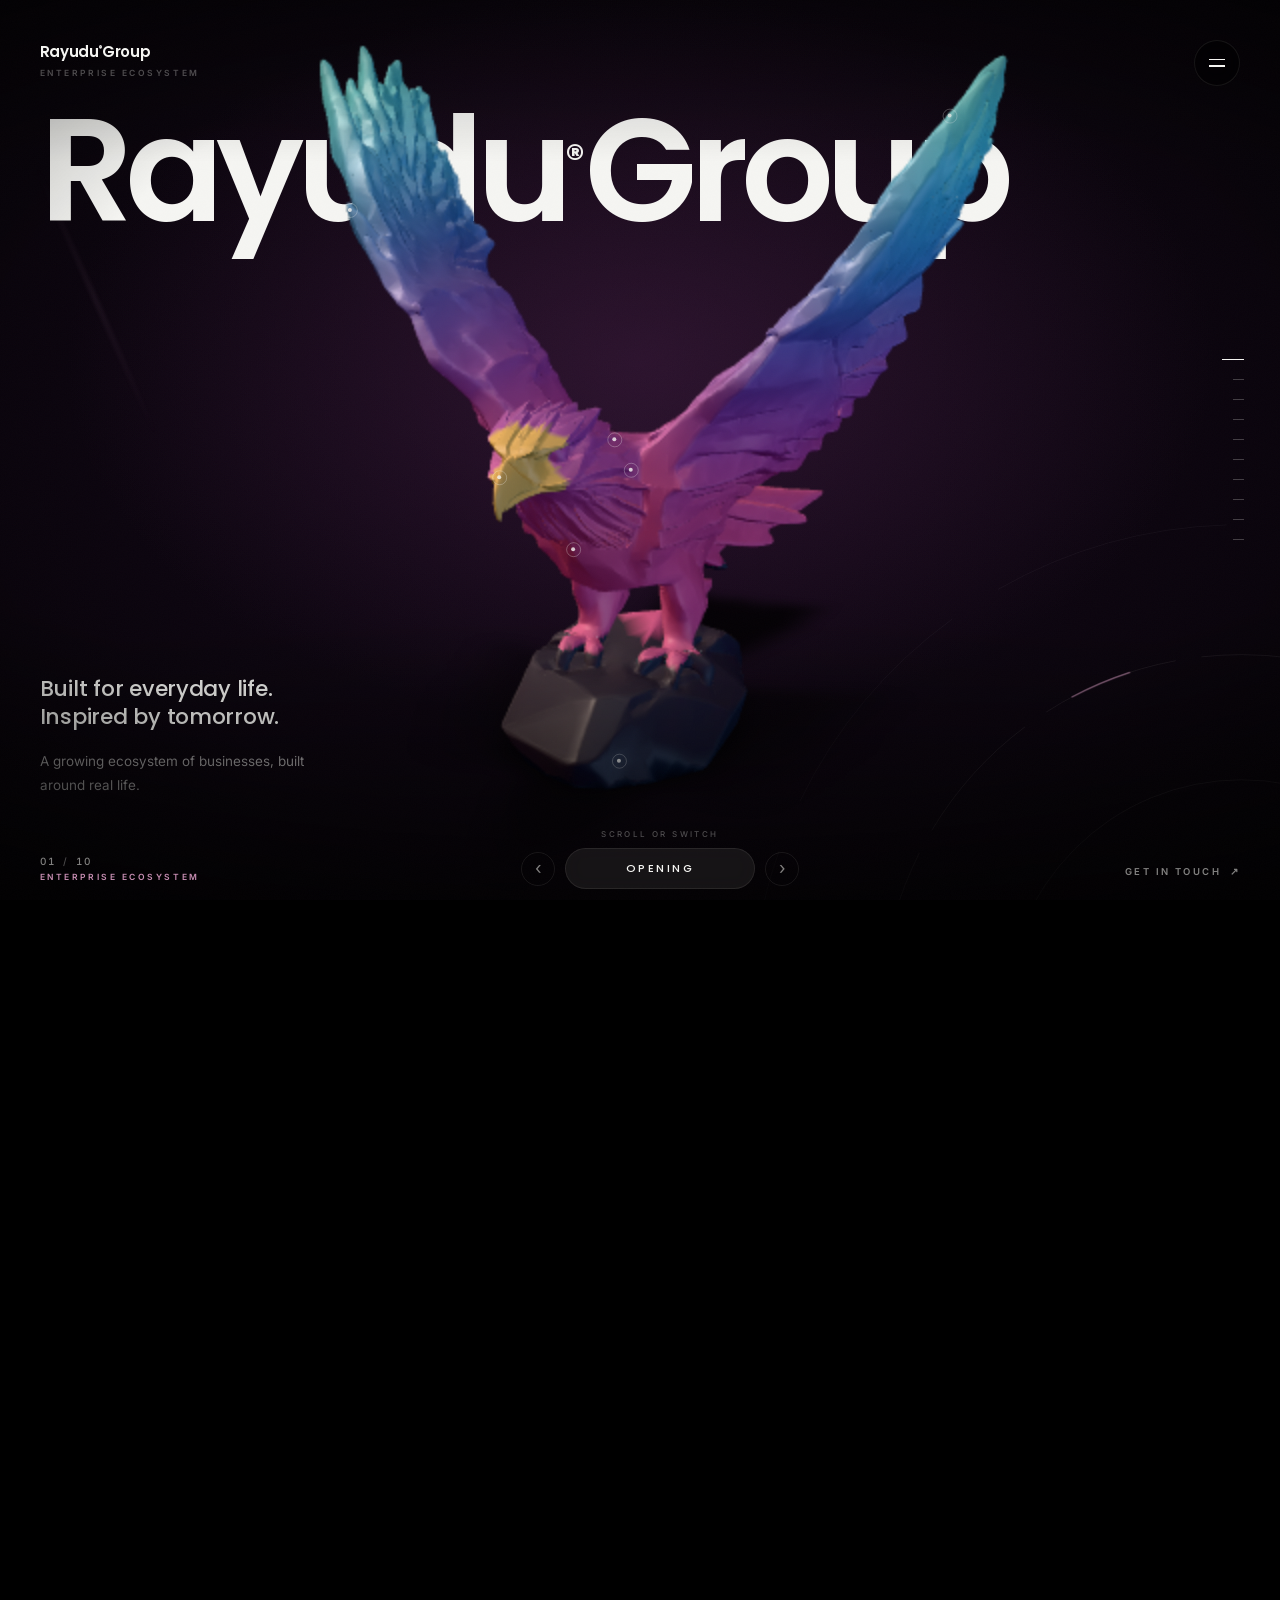
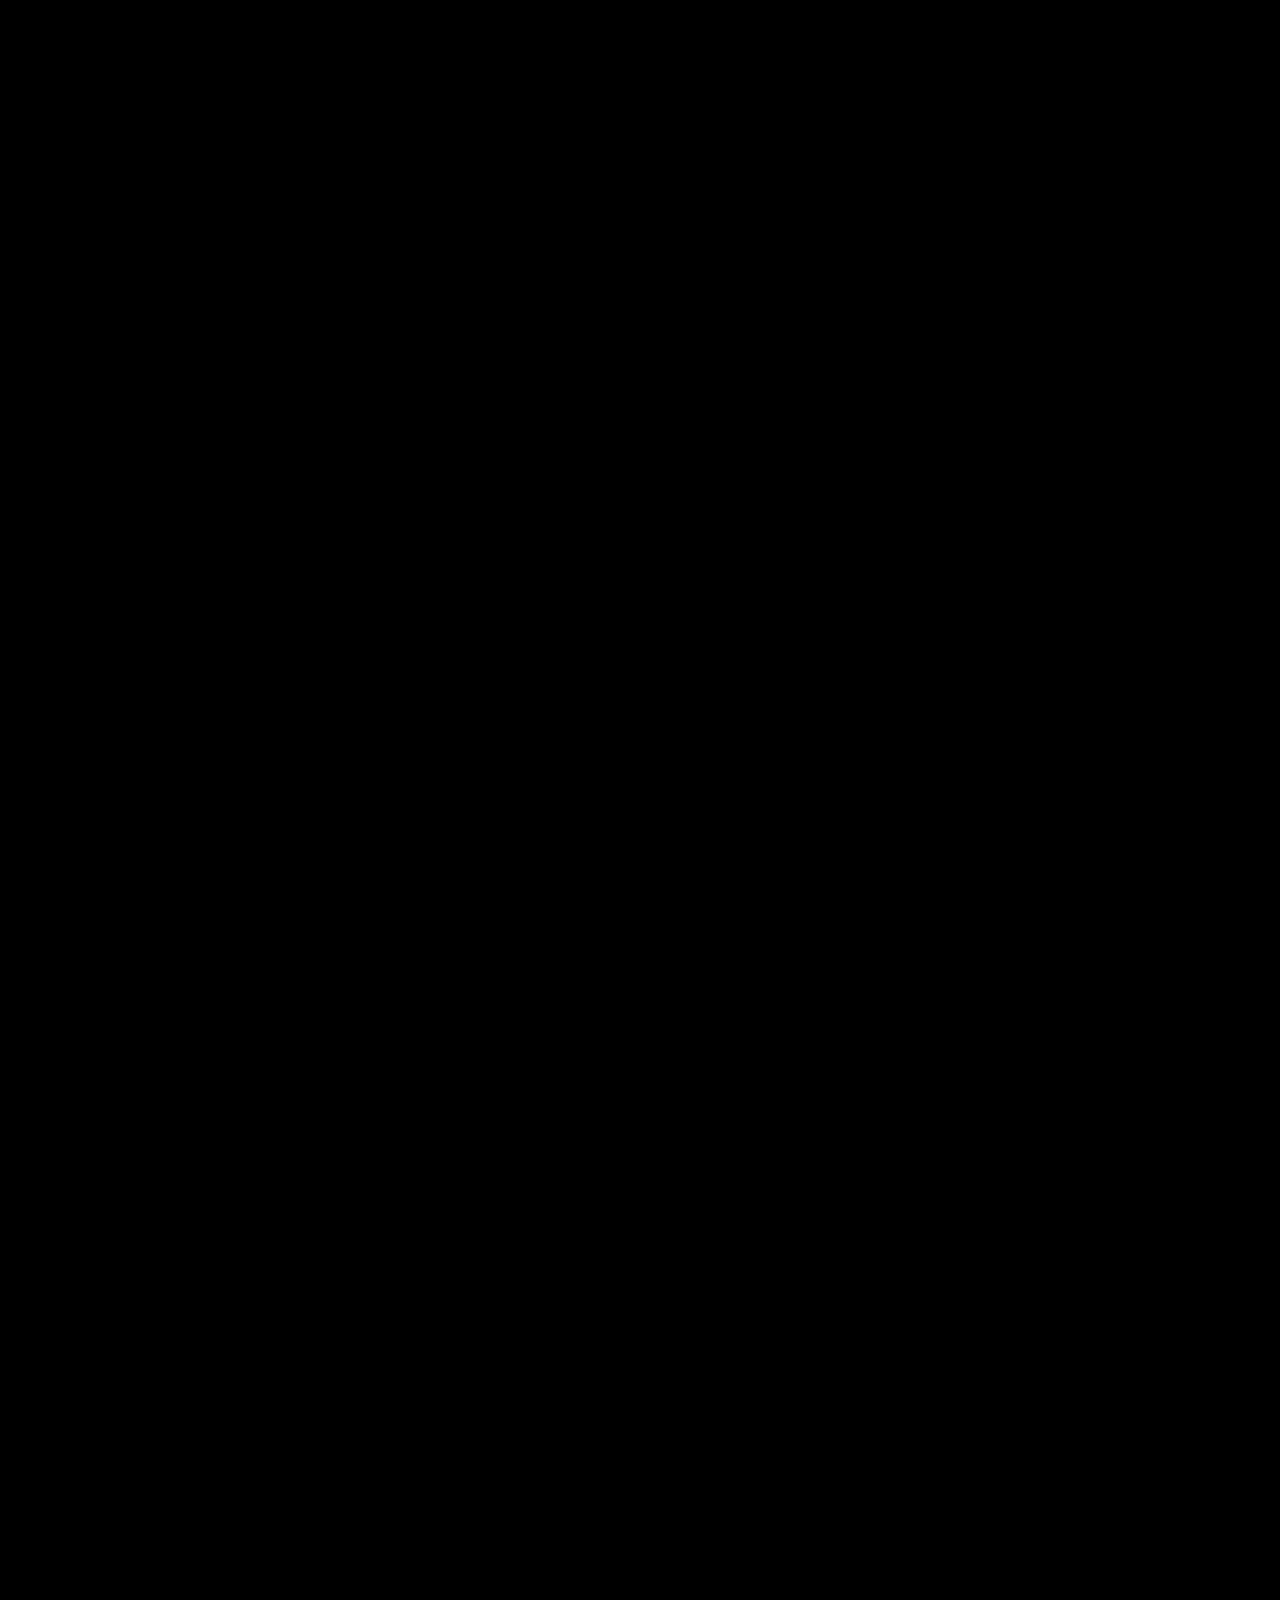
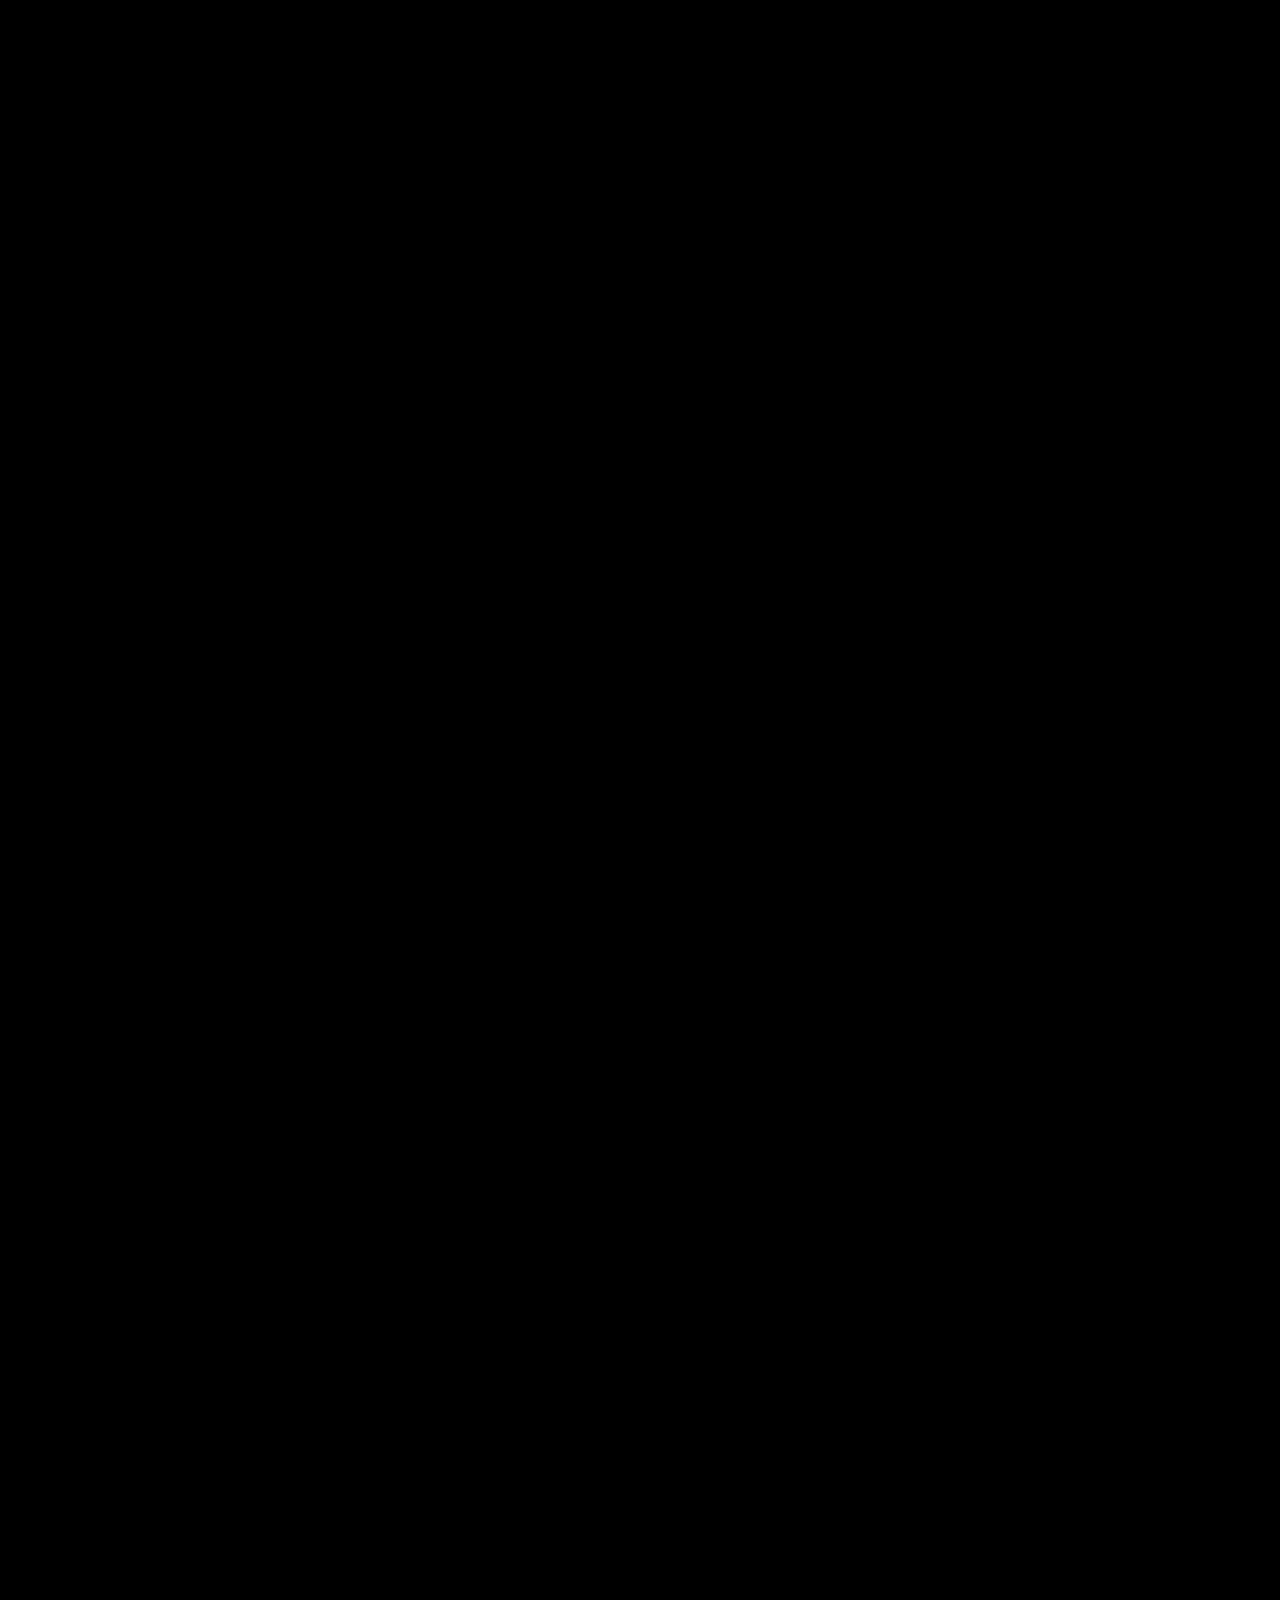
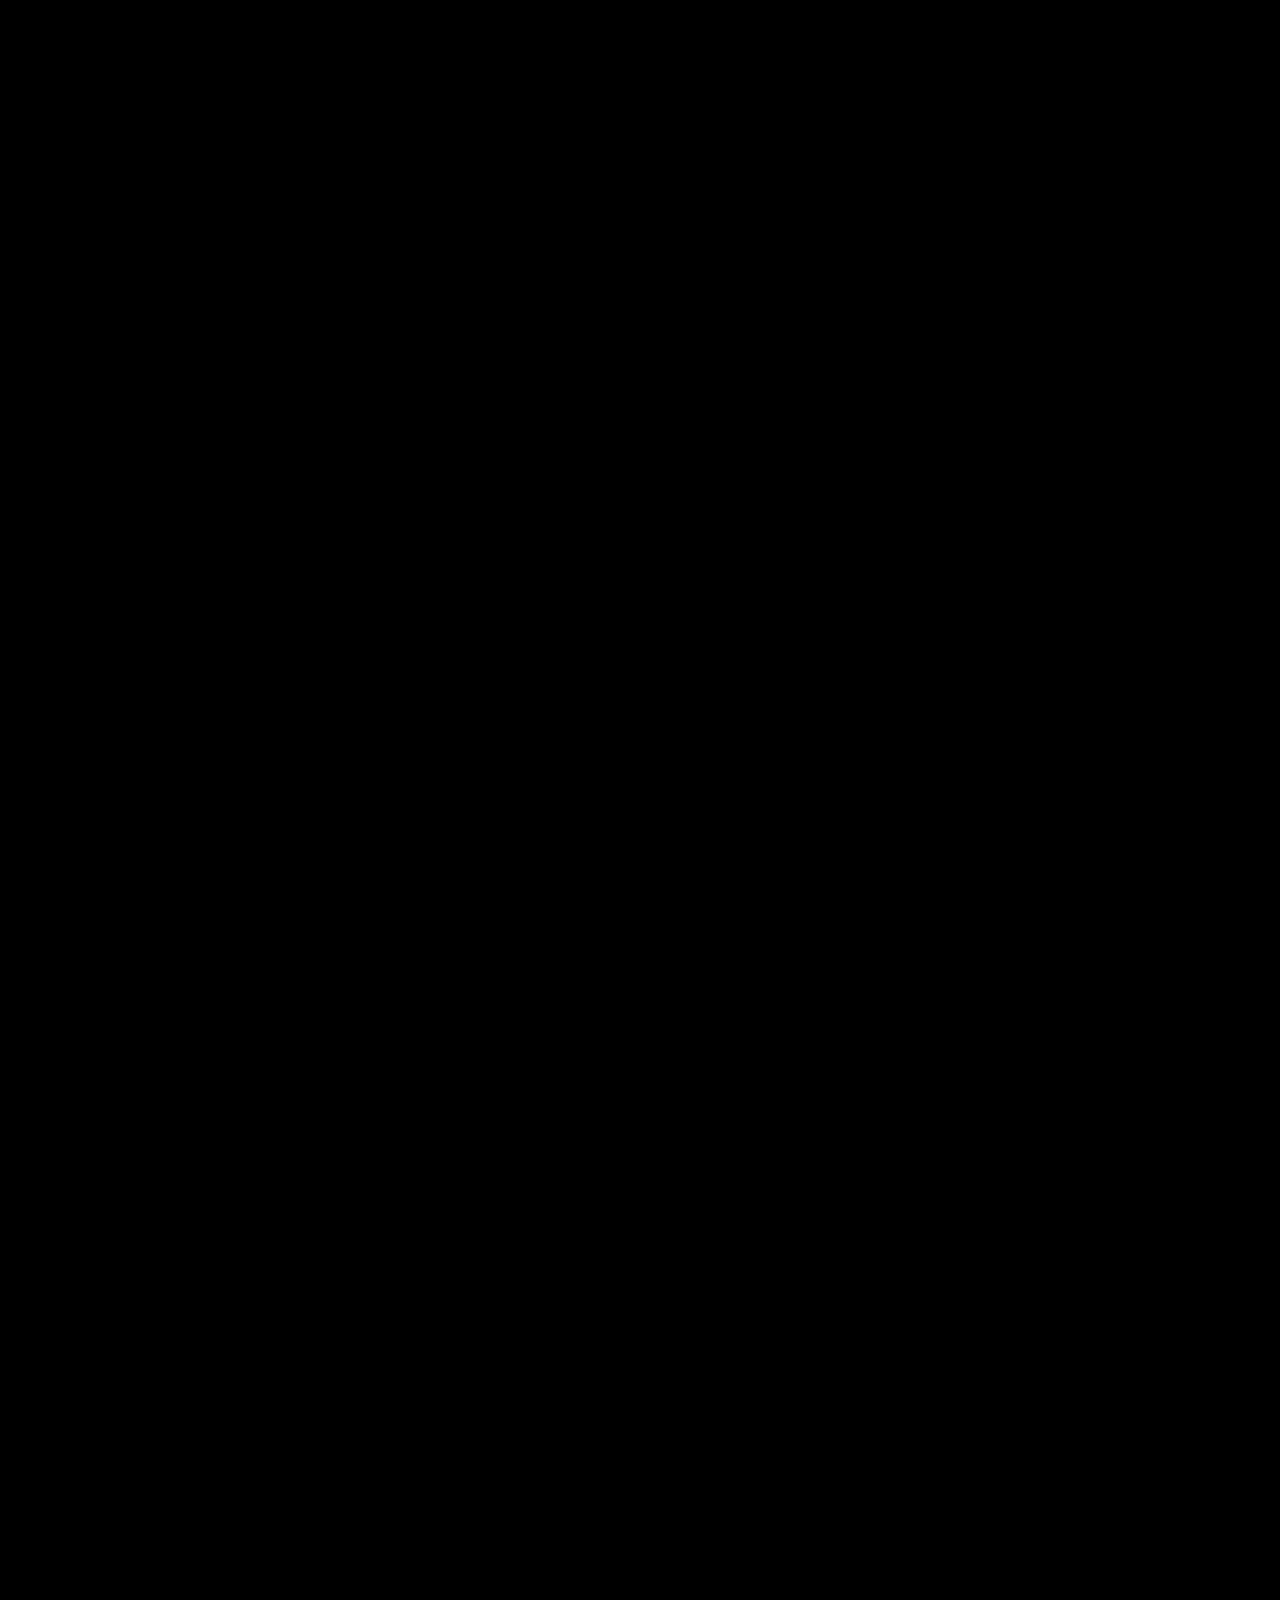
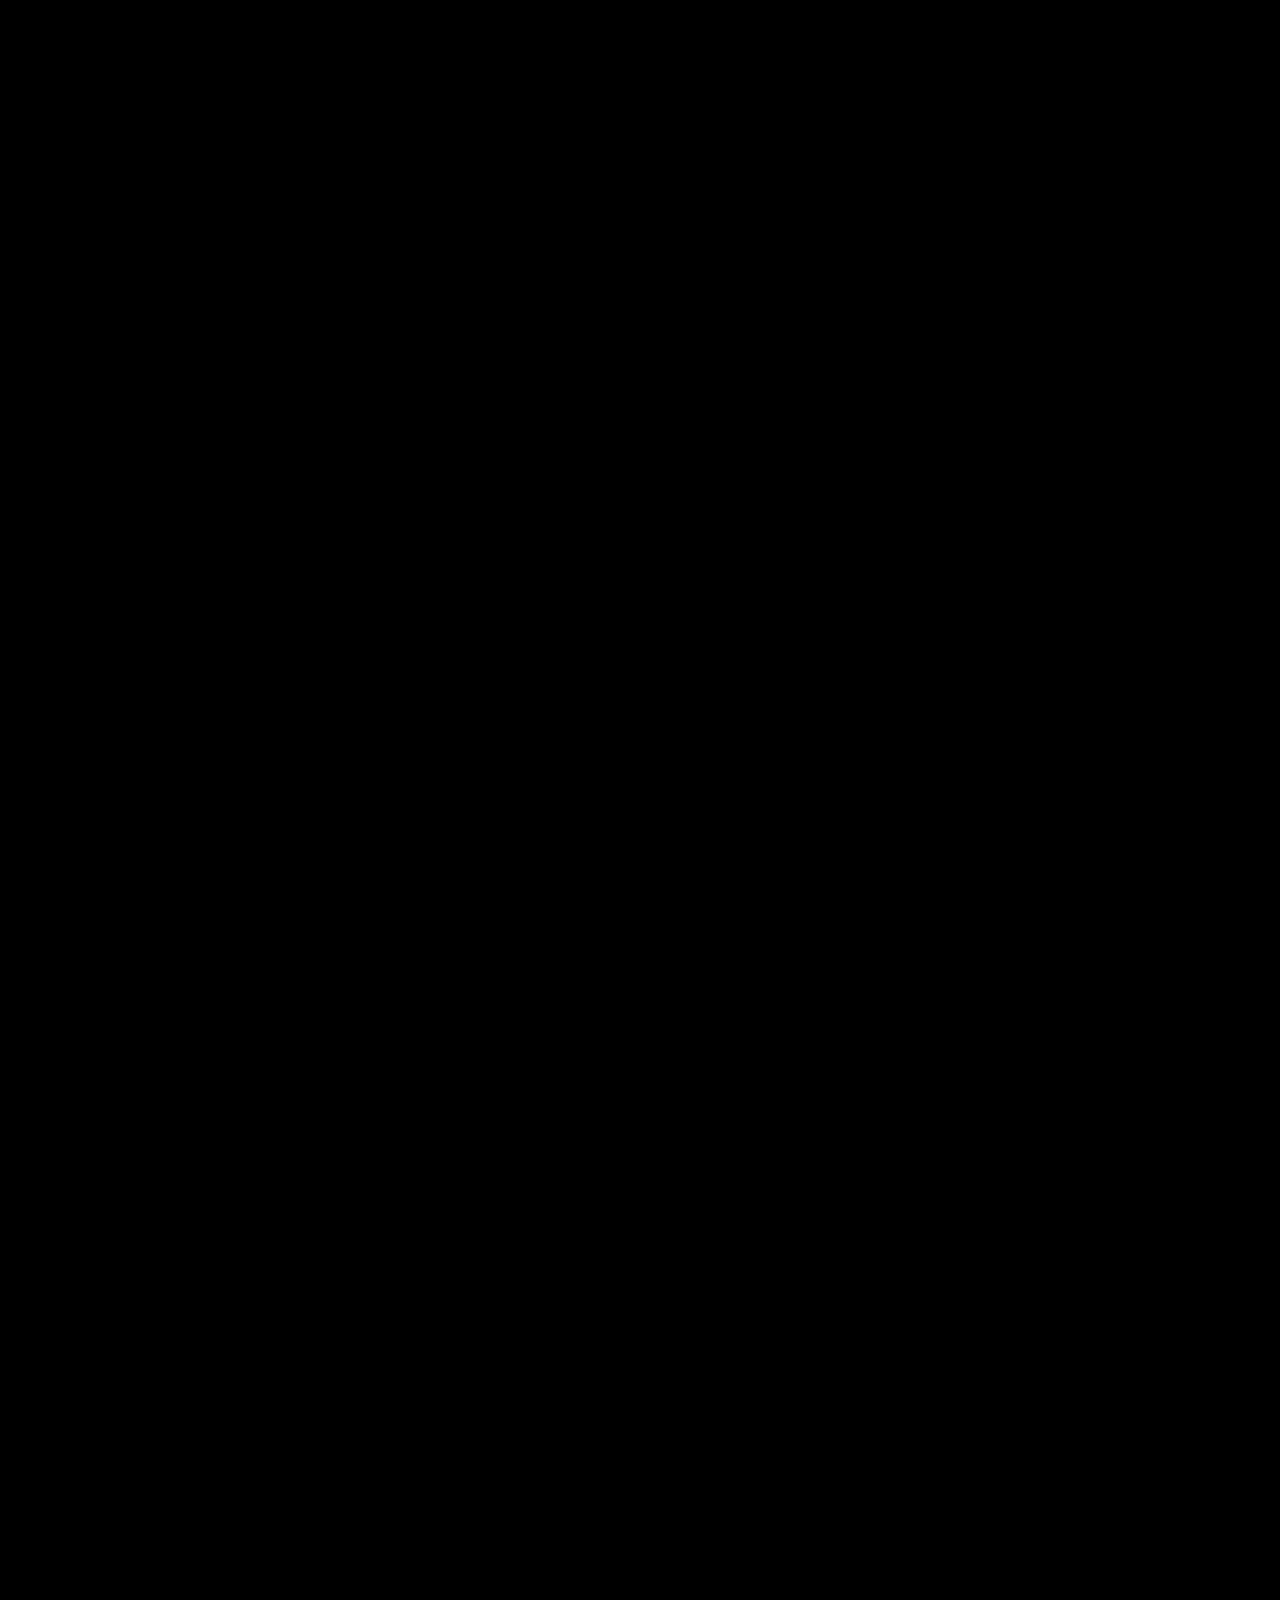
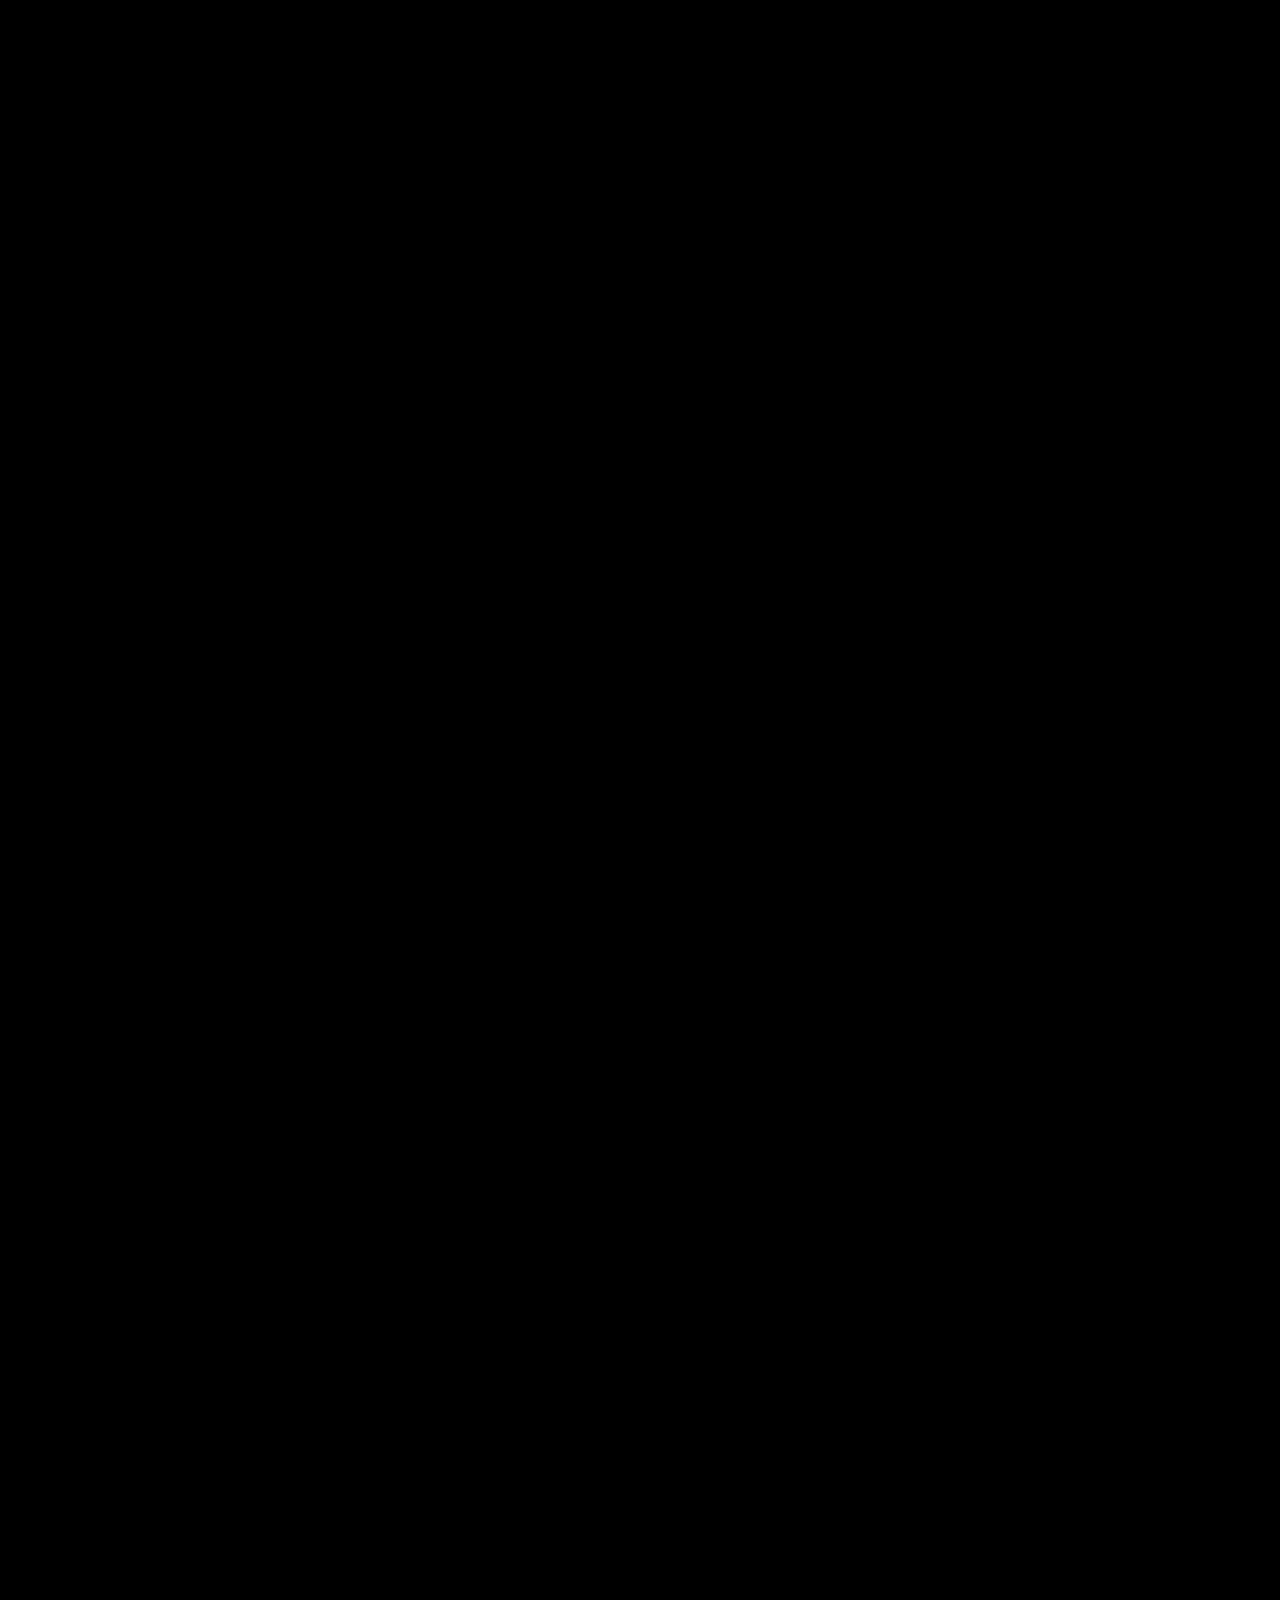
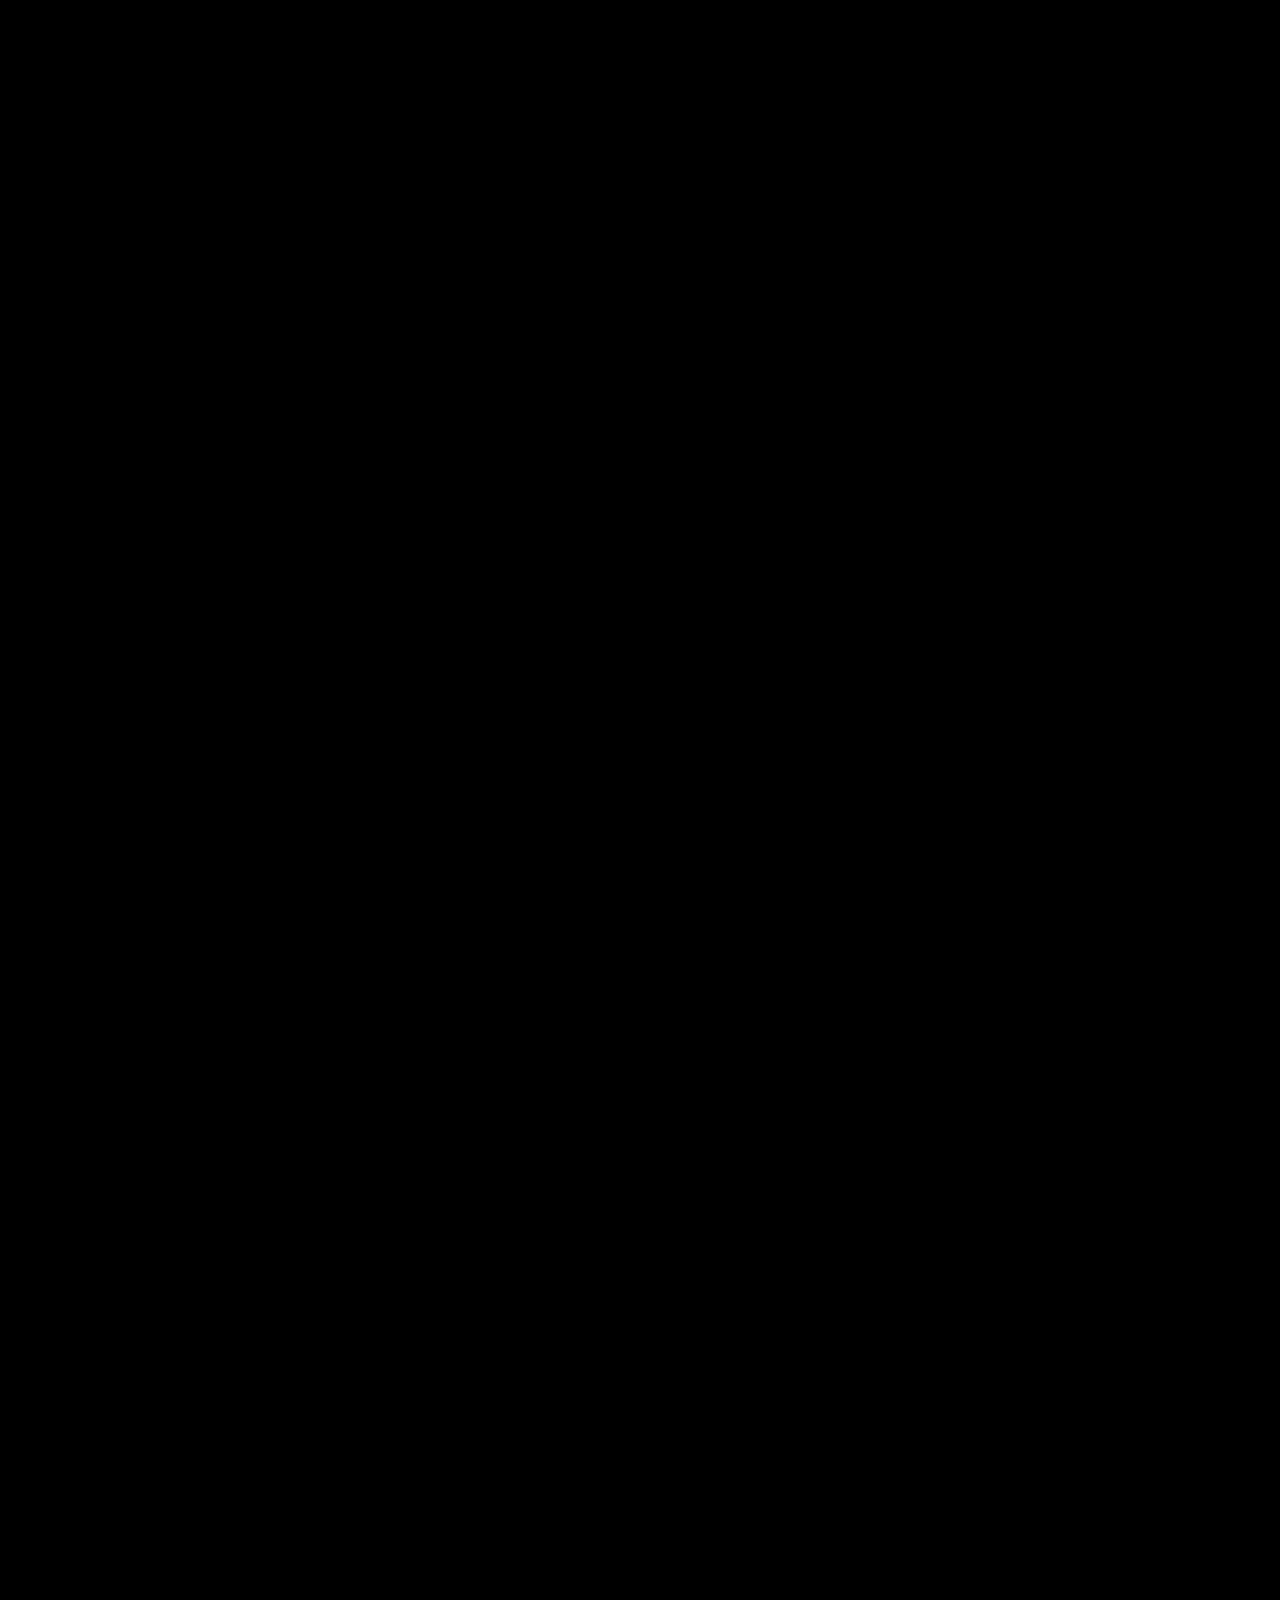
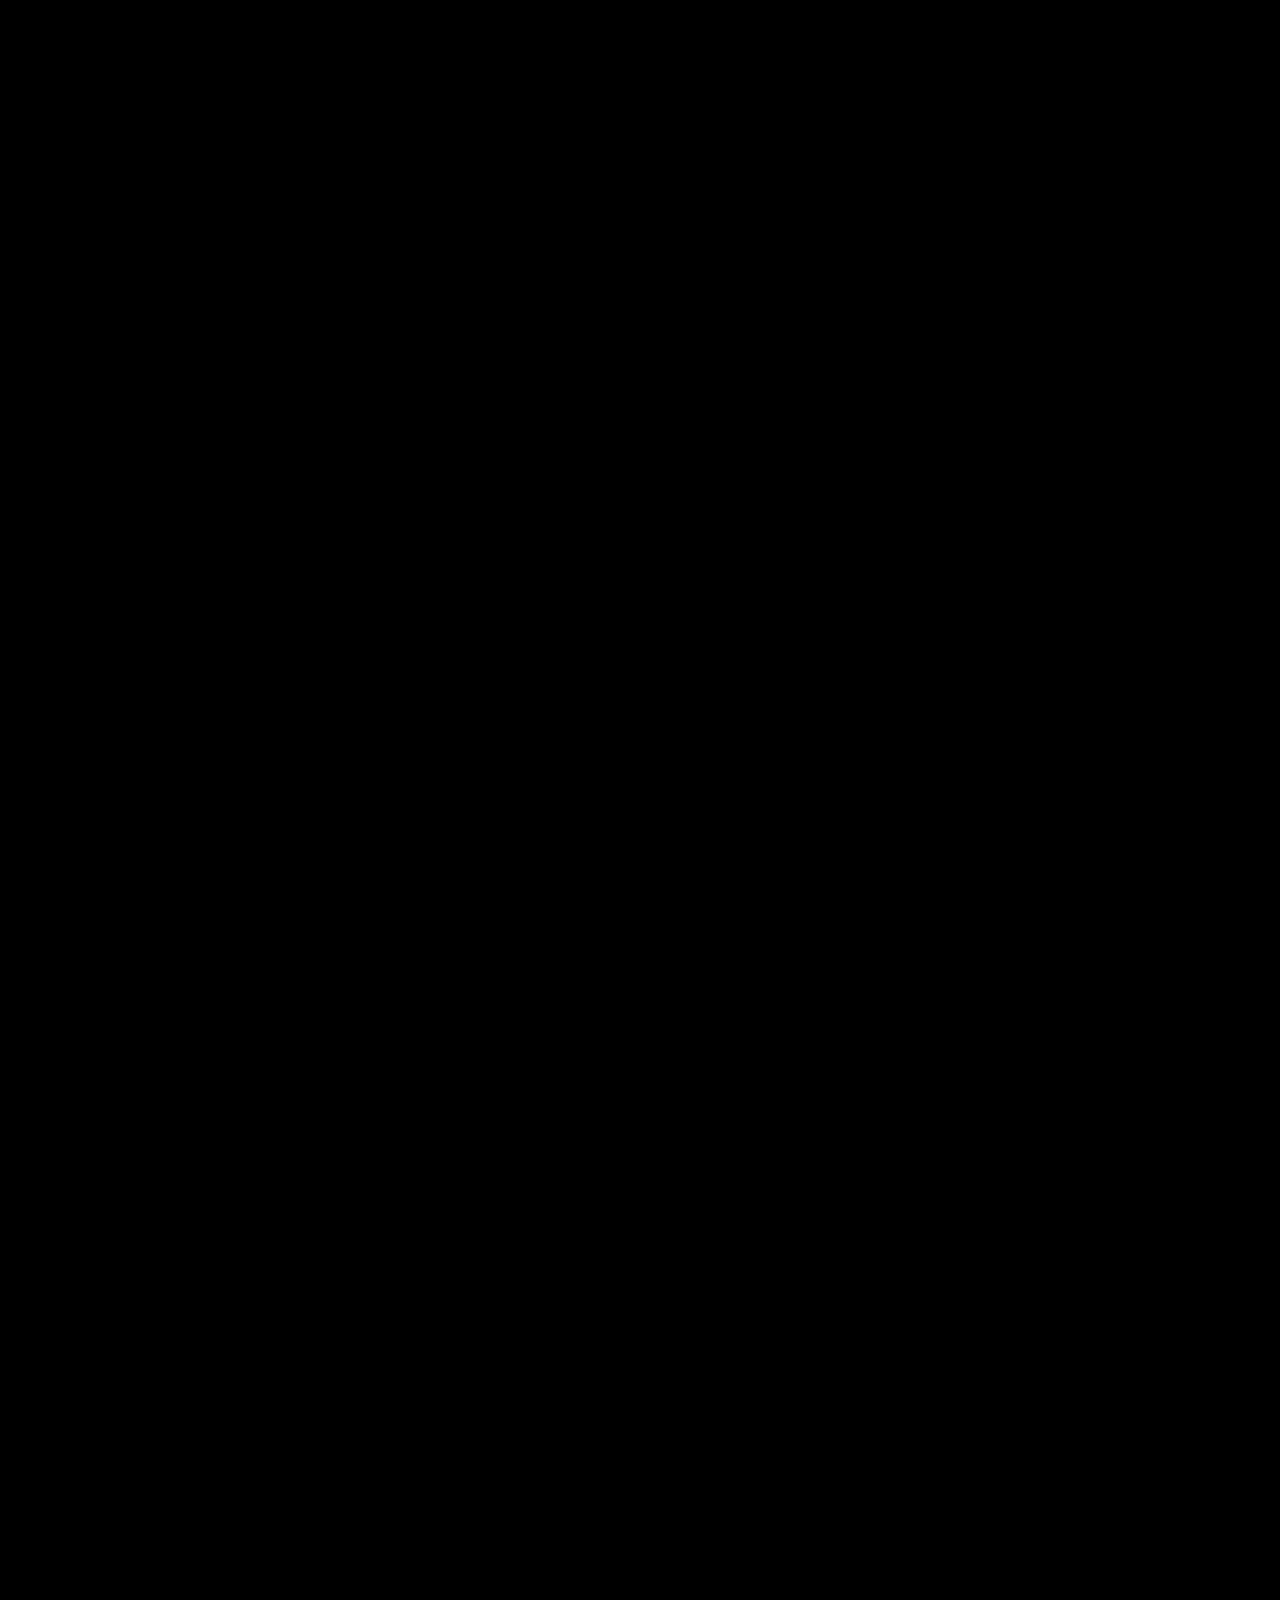
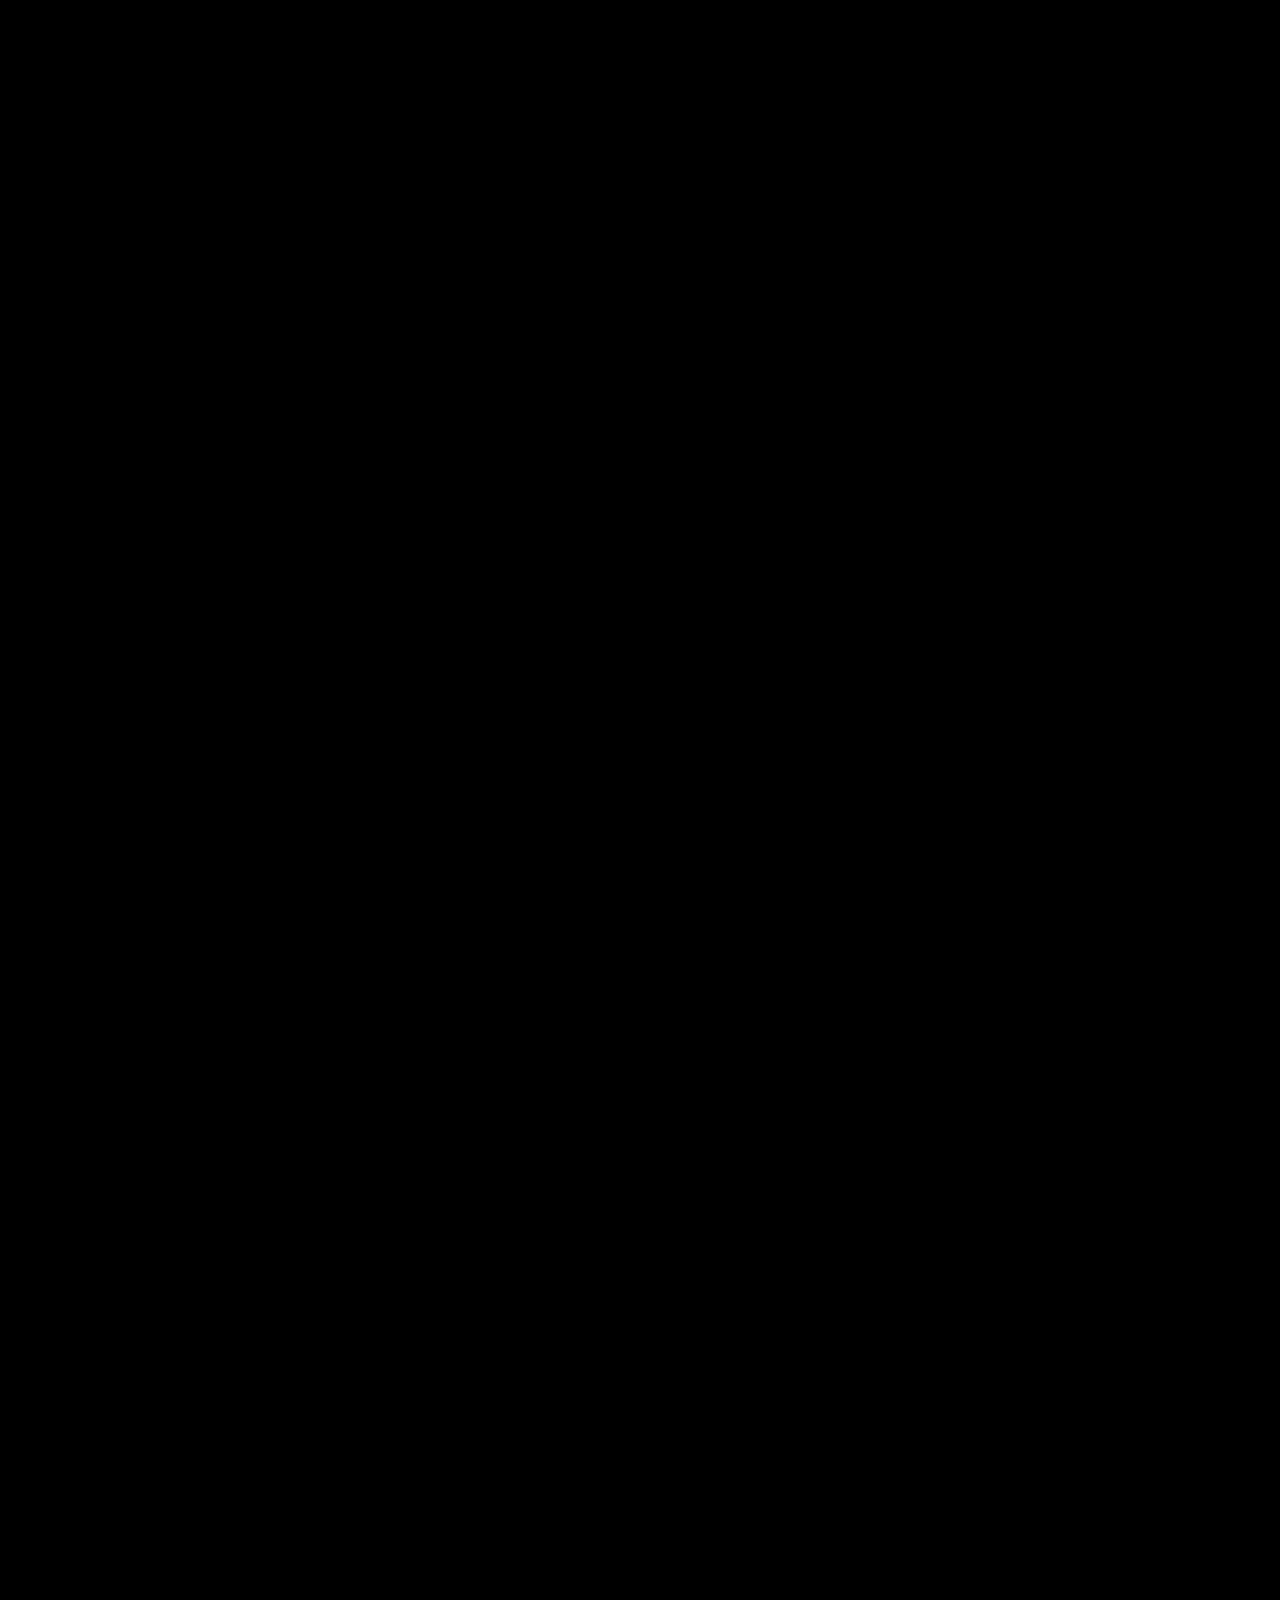
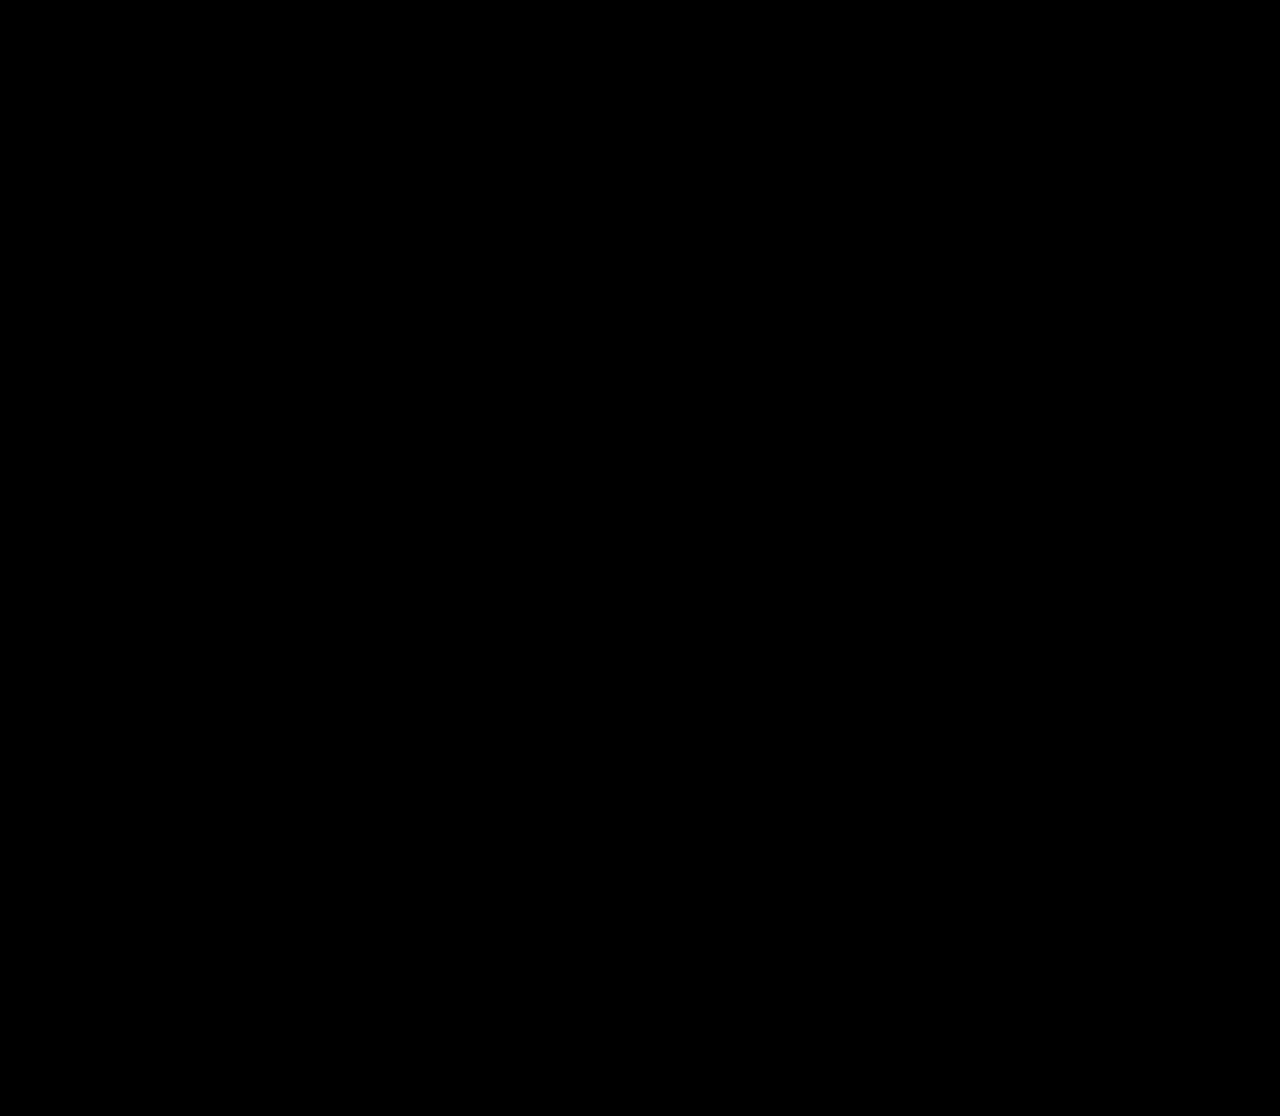
==== commit c9d0cf47: "Restyle in the hape.io language: colour, ground, menu, slower motion The sculpture now carries colou" ====
--- a/index.html
+++ b/index.html
@@ -10,7 +10,8 @@
 <meta property="og:description" content="Built for everyday life. Inspired by tomorrow.">
 <meta property="og:image" content="assets/poster.webp">
 <link rel="icon" href="assets/favicon.svg" type="image/svg+xml">
-<link rel="preload" as="font" type="font/woff2" href="assets/fonts/playfair-display-latin-400-normal.woff2" crossorigin>
+<link rel="preload" as="font" type="font/woff2" href="assets/fonts/poppins-latin-600-normal.woff2" crossorigin>
+<link rel="preload" as="font" type="font/woff2" href="assets/fonts/inter-latin-wght-normal.woff2" crossorigin>
 <link rel="preload" as="image" href="assets/poster.webp">
 <link rel="stylesheet" href="styles.css">
 <script type="module" src="assets/vendor/model-viewer-4.3.1.min.js"></script>
@@ -19,7 +20,7 @@
 
 <!-- ── loading reveal ──────────────────────────────────────────────── -->
 <div class="boot" id="boot">
-  <p class="boot__mark">Rayudu Group</p>
+  <p class="boot__mark">Rayudu<sup>®</sup>Group</p>
   <div class="boot__line"><span id="bootBar"></span></div>
 </div>
 
@@ -29,9 +30,9 @@
   <div class="atmos" id="atmos">
     <div class="atmos__wash"></div>
     <div class="atmos__streaks" id="streaks">
-      <i style="--a:-24deg;--x:14%;--y:22%;--l:30vh;--d:0s"></i>
-      <i style="--a:-24deg;--x:78%;--y:66%;--l:22vh;--d:-7s"></i>
-      <i style="--a:62deg;--x:62%;--y:12%;--l:16vh;--d:-13s"></i>
+      <i style="--a:-24deg;--x:12%;--y:20%;--l:34vh;--d:0s"></i>
+      <i style="--a:-24deg;--x:80%;--y:64%;--l:26vh;--d:-7s"></i>
+      <i style="--a:62deg;--x:64%;--y:10%;--l:18vh;--d:-13s"></i>
     </div>
     <div class="atmos__motes" id="motes"></div>
   </div>
@@ -42,10 +43,13 @@
     <g id="ringArcs" fill="none"></g>
   </svg>
 
+  <!-- typography sits BEHIND the sculpture, so the eagle crosses in front of it -->
+  <main class="scenes" id="scenes" aria-live="polite"></main>
+
   <model-viewer
     id="viewer"
     src="assets/eagle.glb"
-    alt="A sculpted eagle with raised wings. Seven nodes on the sculpture reveal the businesses of the Rayudu Group ecosystem."
+    alt="A sculpted eagle with raised wings, finished in a gradient from amber and magenta to violet and cyan. Seven nodes on the sculpture reveal the businesses of the Rayudu Group ecosystem."
     ar
     ar-modes="webxr scene-viewer quick-look"
     camera-controls
@@ -55,9 +59,9 @@
     touch-action="pan-y"
     tone-mapping="neutral"
     poster="assets/poster.webp"
-    shadow-intensity="2"
-    shadow-softness="1"
-    exposure="0.56"
+    shadow-intensity="2.4"
+    shadow-softness="0.7"
+    exposure="0.72"
     environment-image="assets/studio.hdr"
     interaction-prompt="none"
     interpolation-decay="1"
@@ -67,55 +71,76 @@
     <button class="ar-btn" slot="ar-button">View in space</button>
     <div class="mv-error" slot="error">
       <p>The sculpture could not be loaded.</p>
-      <p class="mv-error__sub">The ecosystem is still here — open the index to read it.</p>
+      <p class="mv-error__sub">The ecosystem is still here — open the menu to read it.</p>
     </div>
   </model-viewer>
 
+  <div class="vignette" aria-hidden="true"></div>
   <div class="grain" aria-hidden="true"></div>
-  <div class="vignette" aria-hidden="true"></div>
 </div>
 
 <!-- ── UI LAYER ───────────────────────────────────────────────────── -->
 <div class="overlay" id="overlay">
 
   <header class="hud hud--tl">
-    <a class="wordmark" href="#top" id="homeLink">Rayudu Group</a>
+    <a class="wordmark" href="#" id="homeLink">Rayudu<sup>®</sup>Group</a>
     <p class="hud__sub">Enterprise Ecosystem</p>
   </header>
 
   <div class="hud hud--tr">
-    <button class="link" id="indexBtn" aria-expanded="false" aria-controls="indexPanel">Index</button>
+    <button class="burger" id="menuBtn" aria-expanded="false" aria-controls="menu" aria-label="Open menu">
+      <span></span><span></span>
+    </button>
   </div>
 
-  <main class="scenes" id="scenes" aria-live="polite"></main>
+  <!-- scenes that need clickable content render in front of the sculpture -->
+  <div class="scenes scenes--front" id="scenesFront"></div>
 
   <nav class="rail" id="rail" aria-label="Scene progress"></nav>
 
-  <div class="hud hud--bl">
-    <p class="counter"><span id="counterNow">01</span><span class="counter__sep">/</span><span id="counterAll">10</span></p>
-    <p class="counter__label" id="counterLabel">Opening</p>
+  <footer class="bar">
+    <div class="bar__left">
+      <p class="counter"><span id="counterNow">01</span><span class="counter__sep">/</span><span id="counterAll">10</span></p>
+      <p class="counter__label" id="counterLabel">Opening</p>
+    </div>
+
+    <div class="bar__switch">
+      <button class="switch__arrow" id="prevBtn" aria-label="Previous scene">&#8249;</button>
+      <span class="switch__pill" id="switchPill">Opening</span>
+      <button class="switch__arrow" id="nextBtn" aria-label="Next scene">&#8250;</button>
+      <span class="switch__hint">Scroll or switch</span>
+    </div>
+
+    <div class="bar__right">
+      <a class="bar__link" href="mailto:hello@rayudugroup.in">Get in touch <span>&#8599;</span></a>
+    </div>
+  </footer>
+
+  <!-- ── full-screen menu ── -->
+  <div class="menu" id="menu" hidden>
+    <div class="menu__inner">
+      <div class="menu__pages">
+        <p class="eyebrow">Site</p>
+        <ul class="menu__list" id="menuPages"></ul>
+      </div>
+      <div class="menu__side">
+        <div>
+          <p class="eyebrow">Ecosystem</p>
+          <ul class="menu__scenes" id="menuScenes"></ul>
+        </div>
+        <div class="menu__contact">
+          <p class="eyebrow">Contact</p>
+          <p><a href="mailto:hello@rayudugroup.in">hello@rayudugroup.in</a></p>
+          <p><a href="tel:+919985722289">+91 99857 22289</a></p>
+          <p class="eyebrow menu__gap">India</p>
+          <p>6/5/989, Srinagar Colony,<br>Anantapur, Andhra Pradesh 515002</p>
+          <p class="eyebrow menu__gap">USA</p>
+          <p>30 N Gould St, Suite R,<br>Sheridan, Wyoming 82801</p>
+          <p class="menu__legal">Rayudu Empire Private Limited — inspiring to growth…</p>
+        </div>
+      </div>
+    </div>
   </div>
-
-  <div class="hud hud--br">
-    <p class="cue" id="cue"><span class="cue__line"></span>Scroll to explore</p>
-  </div>
-
-  <aside class="index" id="indexPanel" hidden>
-    <div class="index__col">
-      <p class="eyebrow">Ecosystem</p>
-      <ul class="index__list" id="indexList"></ul>
-    </div>
-    <div class="index__col">
-      <p class="eyebrow">Contact</p>
-      <p><a href="mailto:hello@rayudugroup.in">hello@rayudugroup.in</a></p>
-      <p><a href="tel:+919985722289">+91 99857 22289</a></p>
-      <p class="eyebrow index__gap">India</p>
-      <p>6/5/989, Srinagar Colony,<br>Anantapur, Andhra Pradesh 515002</p>
-      <p class="eyebrow index__gap">USA</p>
-      <p>30 N Gould St, Suite R,<br>Sheridan, Wyoming 82801</p>
-      <p class="index__legal">Rayudu Empire Private Limited — inspiring to growth…</p>
-    </div>
-  </aside>
 
 </div>
 
--- a/styles.css
+++ b/styles.css
@@ -1,36 +1,40 @@
 /* ===========================================================
    RAYUDU GROUP — one continuous 3D scene
-   Black is the environment. White is structure.
-   Colour appears one accent at a time.
+   The sculpture crosses in front of the words. Colour belongs
+   to the scene; black belongs to the edges.
    =========================================================== */
 
 @font-face{
-  font-family:'Playfair Display';font-style:normal;font-weight:400;font-display:swap;
-  src:url('assets/fonts/playfair-display-latin-400-normal.woff2') format('woff2');
-  unicode-range:U+0000-00FF,U+0131,U+0152-0153,U+2000-206F,U+2122,U+2191,U+2193,U+2212,U+2215;
+  font-family:'Poppins';font-style:normal;font-weight:500;font-display:swap;
+  src:url('assets/fonts/poppins-latin-500-normal.woff2') format('woff2');
 }
 @font-face{
-  font-family:'Playfair Display';font-style:italic;font-weight:400;font-display:swap;
-  src:url('assets/fonts/playfair-display-latin-400-italic.woff2') format('woff2');
-  unicode-range:U+0000-00FF,U+0131,U+0152-0153,U+2000-206F,U+2122,U+2191,U+2193,U+2212,U+2215;
-}
-
-/* registered so a change of accent fades instead of snapping */
-@property --scene-accent{syntax:'<color>';inherits:true;initial-value:#101B3D}
-@property --scene-line{syntax:'<color>';inherits:true;initial-value:#7C8AC8}
+  font-family:'Poppins';font-style:normal;font-weight:600;font-display:swap;
+  src:url('assets/fonts/poppins-latin-600-normal.woff2') format('woff2');
+}
+@font-face{
+  font-family:'InterVar';font-style:normal;font-weight:100 900;font-display:swap;
+  src:url('assets/fonts/inter-latin-wght-normal.woff2') format('woff2-variations');
+}
+
+/* registered so a scene change cross-fades the colour instead of snapping */
+@property --scene-accent{syntax:'<color>';inherits:true;initial-value:#4A2148}
+@property --scene-line{syntax:'<color>';inherits:true;initial-value:#C98FB4}
+@property --scene-bg{syntax:'<color>';inherits:true;initial-value:#15091A}
 
 :root{
-  --black:#000;
   --white:#F5F5F2;
-  --text:rgba(245,245,242,.92);
-  --dim:rgba(245,245,242,.46);
-  --mute:rgba(245,245,242,.26);
-  --hair:rgba(245,245,242,.12);
-  --hair-soft:rgba(245,245,242,.06);
-  --pad:clamp(18px,3.2vw,52px);
+  --text:rgba(245,245,242,.94);
+  --dim:rgba(245,245,242,.52);
+  --mute:rgba(245,245,242,.3);
+  --hair:rgba(245,245,242,.16);
+  --hair-soft:rgba(245,245,242,.08);
+  --pad:clamp(18px,3.1vw,54px);
+  --bar:clamp(60px,7vh,84px);
   --ease:cubic-bezier(.22,.61,.36,1);
-  --serif:'Playfair Display',Georgia,'Times New Roman',serif;
-  --sans:-apple-system,BlinkMacSystemFont,"Segoe UI",Roboto,"Helvetica Neue",Arial,sans-serif;
+  --slow:cubic-bezier(.16,.84,.34,1);
+  --display:'Poppins','InterVar',-apple-system,BlinkMacSystemFont,sans-serif;
+  --sans:'InterVar',-apple-system,BlinkMacSystemFont,"Segoe UI",Roboto,sans-serif;
   --grain-opacity:.06;
 }
 
@@ -38,57 +42,59 @@
 html{scroll-behavior:smooth;background:#000}
 body{
   margin:0;background:#000;color:var(--text);font-family:var(--sans);
-  -webkit-font-smoothing:antialiased;overscroll-behavior-y:none;
+  font-size:16px;-webkit-font-smoothing:antialiased;overscroll-behavior-y:none;
 }
 a{color:inherit;text-decoration:none}
 button{font:inherit;color:inherit;background:none;border:0;padding:0;cursor:pointer}
-:focus-visible{outline:1px solid rgba(245,245,242,.6);outline-offset:5px}
+:focus-visible{outline:1px solid rgba(245,245,242,.65);outline-offset:5px}
 [hidden]{display:none!important}
-.eyebrow{margin:0 0 14px;font-size:8.5px;letter-spacing:.32em;text-transform:uppercase;color:var(--mute)}
-
-/* the document's height — nothing is drawn here */
+sup{font-size:.42em;vertical-align:super;letter-spacing:0}
+.eyebrow{margin:0 0 16px;font-size:8.5px;font-weight:600;letter-spacing:.34em;text-transform:uppercase;color:var(--mute)}
 .track{position:relative;width:100%;pointer-events:none}
 
 /* ---------- loading reveal ---------- */
 .boot{
   position:fixed;inset:0;z-index:90;display:flex;flex-direction:column;
-  align-items:center;justify-content:center;gap:26px;background:#000;
-  transition:opacity .9s var(--ease);
+  align-items:center;justify-content:center;gap:28px;background:#000;
+  transition:opacity 1s var(--ease);
 }
 .boot__mark{
-  margin:0;font-size:11px;letter-spacing:.5em;text-transform:uppercase;
-  color:rgba(245,245,242,.7);
-  animation:bootPulse 2.6s ease-in-out infinite;
-}
-.boot__line{width:132px;height:1px;background:rgba(245,245,242,.14);overflow:hidden}
-.boot__line span{display:block;height:100%;background:rgba(245,245,242,.75);transform:scaleX(0);transform-origin:0 50%;transition:transform .35s var(--ease)}
+  margin:0;font-family:var(--display);font-weight:600;font-size:clamp(22px,3vw,38px);
+  letter-spacing:-.02em;color:rgba(245,245,242,.82);animation:bootPulse 2.8s ease-in-out infinite;
+}
+.boot__line{width:150px;height:1px;background:rgba(245,245,242,.14);overflow:hidden}
+.boot__line span{display:block;height:100%;background:var(--white);transform:scaleX(0);transform-origin:0 50%;transition:transform .4s var(--ease)}
 body.is-live .boot{opacity:0;pointer-events:none}
-@keyframes bootPulse{0%,100%{opacity:.45}50%{opacity:1}}
+@keyframes bootPulse{0%,100%{opacity:.4}50%{opacity:1}}
 
 /* ---------- the 3D world ---------- */
 .stage{
   position:fixed;inset:0;z-index:1;overflow:hidden;
   background:
-    radial-gradient(76vw 72vh at 14% 2%,  color-mix(in srgb,var(--scene-accent) 13%,transparent), transparent 72%),
-    radial-gradient(70vw 66vh at 90% 96%, rgba(16,27,61,.30), transparent 74%),
-    radial-gradient(52vw 52vh at 50% 46%, rgba(255,255,255,.022), transparent 74%),
+    radial-gradient(68vw 62vh at 50% 40%, color-mix(in srgb,var(--scene-accent) 46%,transparent), transparent 66%),
+    radial-gradient(120vw 110vh at 50% 48%, var(--scene-bg), #000 82%),
     #000;
   opacity:0;transition:opacity 1.6s var(--ease);
 }
 body.is-live .stage{opacity:1}
 
 model-viewer{
-  position:absolute;inset:0;width:100%;height:100%;
-  background-color:transparent;--poster-color:transparent;--progress-bar-height:0px;
-  outline:none;
-}
-.mv-error{position:absolute;inset:auto 0 46% 0;text-align:center;color:var(--dim);font-size:12px;letter-spacing:.14em}
+  position:absolute;inset:0;width:100%;height:100%;z-index:2;
+  background-color:transparent;--poster-color:transparent;--progress-bar-height:0px;outline:none;
+}
+.mv-error{position:absolute;inset:auto 0 46% 0;text-align:center;color:var(--dim);font-size:13px}
 .mv-error p{margin:0 0 8px}
 .mv-error__sub{font-size:9.5px;letter-spacing:.26em;text-transform:uppercase;color:var(--mute)}
 
+.vignette{
+  position:absolute;inset:0;z-index:3;pointer-events:none;
+  background:
+    radial-gradient(92% 86% at 50% 48%,transparent 52%,rgba(0,0,0,.66) 100%),
+    linear-gradient(to bottom,rgba(0,0,0,.28),transparent 18%,transparent 68%,rgba(0,0,0,.62));
+}
 .grain{
   position:absolute;inset:-30%;z-index:4;pointer-events:none;opacity:var(--grain-opacity);
-  background-image:url("data:image/svg+xml,%3Csvg xmlns='http://www.w3.org/2000/svg' width='180' height='180'%3E%3Cfilter id='n'%3E%3CfeTurbulence type='fractalNoise' baseFrequency='.82' numOctaves='3' stitchTiles='stitch'/%3E%3C/filter%3E%3Crect width='180' height='180' filter='url(%23n)' opacity='.55'/%3E%3C/svg%3E");
+  background-image:url("data:image/svg+xml,%3Csvg xmlns='http://www.w3.org/2000/svg' width='180' height='180'%3E%3Cfilter id='n'%3E%3CfeTurbulence type='fractalNoise' baseFrequency='.82' numOctaves='3' stitchTiles='stitch'/%3E%3C/filter%3E%3Crect width='180' height='180' filter='url(%23n)' opacity='.6'/%3E%3C/svg%3E");
   animation:grainShift 7s steps(6) infinite;
 }
 @keyframes grainShift{
@@ -97,247 +103,313 @@
   66%{transform:translate3d(2%,1%,0)}83%{transform:translate3d(-2%,-1%,0)}
   100%{transform:translate3d(0,0,0)}
 }
-.vignette{
-  position:absolute;inset:0;z-index:3;pointer-events:none;
-  background:radial-gradient(78% 78% at 50% 48%,transparent 52%,rgba(0,0,0,.46) 100%);
-}
 
 /* ---------- atmosphere ---------- */
 .atmos{position:absolute;inset:-6%;z-index:0;pointer-events:none;will-change:transform}
 .atmos__streaks i{
-  position:absolute;left:var(--x);top:var(--y);width:1.5px;height:var(--l);
-  transform:rotate(var(--a));transform-origin:50% 50%;border-radius:2px;filter:blur(2px);
-  background:linear-gradient(to bottom,transparent,color-mix(in srgb,var(--scene-line) 70%,#fff) 50%,transparent);
-  opacity:.16;animation:streakBreathe 15s var(--d) ease-in-out infinite;
-}
-@keyframes streakBreathe{0%,100%{opacity:.07}50%{opacity:.24}}
+  position:absolute;left:var(--x);top:var(--y);width:2px;height:var(--l);
+  transform:rotate(var(--a));transform-origin:50% 50%;border-radius:3px;filter:blur(2.5px);
+  background:linear-gradient(to bottom,transparent,color-mix(in srgb,var(--scene-line) 80%,#fff) 50%,transparent);
+  opacity:.2;animation:streakBreathe 17s var(--d) ease-in-out infinite;
+}
+@keyframes streakBreathe{0%,100%{opacity:.08}50%{opacity:.3}}
 .atmos__motes i{
   position:absolute;left:var(--x);top:var(--y);width:2px;height:2px;border-radius:50%;
-  background:#fff;opacity:var(--o);scale:var(--s);
-  box-shadow:0 0 7px rgba(255,255,255,.4);
+  background:#fff;opacity:var(--o);scale:var(--s);box-shadow:0 0 8px rgba(255,255,255,.45);
   animation:moteDrift var(--dur) var(--delay) linear infinite;
 }
 @keyframes moteDrift{
-  0%{transform:translate3d(0,14px,0);opacity:0}
-  18%{opacity:var(--o)}
-  82%{opacity:var(--o)}
-  100%{transform:translate3d(var(--drift),-46px,0);opacity:0}
+  0%{transform:translate3d(0,16px,0);opacity:0}
+  18%{opacity:var(--o)}82%{opacity:var(--o)}
+  100%{transform:translate3d(var(--drift),-52px,0);opacity:0}
 }
 
 /* ---------- stamp rings ---------- */
 .rings{
-  position:absolute;left:50%;top:47%;width:min(150vh,92vw);height:min(150vh,92vw);
+  position:absolute;left:50%;top:46%;width:min(150vh,94vw);height:min(150vh,94vw);
   transform:translate(-50%,-50%);z-index:0;pointer-events:none;
 }
-.rings>g{transform-box:fill-box;transform-origin:center}
-.ring{stroke:rgba(245,245,242,.055);stroke-width:1;vector-effect:non-scaling-stroke}
-.ring--2{stroke:rgba(245,245,242,.034)}
-#ringTicks{animation:tickPulse 11s ease-in-out infinite}
-.tick{stroke:rgba(245,245,242,.07);stroke-width:1;vector-effect:non-scaling-stroke}
-.tick--major{stroke:rgba(245,245,242,.16)}
-@keyframes tickPulse{0%,100%{opacity:.55}50%{opacity:1}}
-#ringArcs{transition:opacity .9s var(--ease)}
+.ring{stroke:rgba(245,245,242,.07);stroke-width:1;vector-effect:non-scaling-stroke}
+.ring--2{stroke:rgba(245,245,242,.04)}
+#ringTicks{animation:tickPulse 12s ease-in-out infinite}
+.tick{stroke:rgba(245,245,242,.08);stroke-width:1;vector-effect:non-scaling-stroke}
+.tick--major{stroke:rgba(245,245,242,.18)}
+@keyframes tickPulse{0%,100%{opacity:.5}50%{opacity:1}}
+#ringArcs{transition:opacity 1.2s var(--slow)}
 .arc{
-  fill:none;stroke:var(--scene-line);stroke-width:1.3;vector-effect:non-scaling-stroke;
+  fill:none;stroke:var(--scene-line);stroke-width:1.4;vector-effect:non-scaling-stroke;
   opacity:0;stroke-dasharray:var(--len);stroke-dashoffset:var(--len);
-  transition:opacity .9s var(--ease),stroke-dashoffset 1.5s var(--ease),stroke .9s var(--ease);
+  transition:opacity 1.2s var(--slow),stroke-dashoffset 2.2s var(--slow),stroke 1.2s var(--ease);
 }
 .arc.is-active{opacity:1;stroke-dashoffset:0}
+
+/* ---------- scene typography (behind the sculpture) ---------- */
+.scenes{position:absolute;inset:0;z-index:1;pointer-events:none}
+.scenes--front{position:absolute;inset:0;z-index:1;pointer-events:none}
+.scene{
+  position:absolute;top:50%;translate:0 -50%;width:min(540px,44vw);
+  opacity:0;visibility:hidden;will-change:transform,opacity;pointer-events:none;
+}
+.scene a{pointer-events:auto}
+.scene--left{left:var(--pad)}
+.scene--right{right:var(--pad)}
+.scene__eyebrow{margin:0 0 20px;font-size:9px;font-weight:600;letter-spacing:.34em;text-transform:uppercase;color:var(--line)}
+.scene__title{
+  margin:0;font-family:var(--display);font-weight:600;
+  font-size:clamp(42px,6.4vw,104px);line-height:.94;letter-spacing:-.035em;color:var(--white);
+  text-wrap:balance;
+}
+.scene--sm .scene__title{font-size:clamp(34px,4.3vw,66px);letter-spacing:-.028em}
+.scene__note{margin:16px 0 0;font-family:var(--display);font-weight:500;font-size:14px;letter-spacing:.01em;color:var(--line)}
+.scene__body{margin:26px 0 0;font-size:14px;line-height:1.78;color:rgba(245,245,242,.66);max-width:40ch;font-weight:380}
+.scene__meta{list-style:none;margin:26px 0 0;padding:0;max-width:40ch}
+.scene__meta li{
+  position:relative;padding:8px 0 8px 18px;font-size:10px;font-weight:500;letter-spacing:.18em;
+  text-transform:uppercase;color:var(--dim);border-bottom:1px solid rgba(245,245,242,.07);
+}
+.scene__meta li::before{content:'';position:absolute;left:0;top:50%;width:7px;height:1px;background:var(--line)}
+.scene__links{margin:30px 0 0;display:flex;flex-direction:column;gap:12px}
+.scene__links a{
+  font-family:var(--display);font-weight:500;font-size:14px;letter-spacing:.01em;color:var(--white);
+  border-bottom:1px solid var(--hair);padding-bottom:5px;width:fit-content;
+  transition:border-color .4s var(--ease),color .4s var(--ease);
+}
+.scene__links a:hover{border-bottom-color:var(--line)}
+
+/* opening shot: the mark runs across the top, the claim sits low left */
+.scene--hero{
+  top:0;left:0;right:0;bottom:0;translate:0 0;width:auto;
+  display:flex;flex-direction:column;
+  padding:calc(var(--pad) + 58px) var(--pad) calc(var(--bar) + var(--pad));
+}
+.hero__mark{
+  margin:10px 0 0;font-family:var(--display);font-weight:600;
+  font-size:clamp(46px,11.4vw,198px);line-height:.86;letter-spacing:-.052em;color:var(--white);
+  white-space:nowrap;
+}
+.hero__mark sup{font-size:.26em;top:-.9em}
+.hero__claim{
+  margin:auto 0 0;font-family:var(--display);font-weight:500;
+  font-size:clamp(17px,1.7vw,27px);line-height:1.3;letter-spacing:-.012em;color:var(--white);
+}
+.scene--hero .scene__body{margin-top:18px;max-width:34ch;font-size:13.5px}
+.scene--hero .scene__eyebrow{display:none}
 
 /* ---------- hotspots ---------- */
 .hotspot{
   position:relative;width:40px;height:40px;display:flex;align-items:center;justify-content:center;
-  border-radius:50%;-webkit-tap-highlight-color:transparent;
-  transition:opacity .6s var(--ease);
+  border-radius:50%;-webkit-tap-highlight-color:transparent;transition:opacity .7s var(--ease);
 }
 .hotspot:not([data-visible]){opacity:0;visibility:hidden;pointer-events:none}
-.hotspot__dot{
-  position:absolute;width:4px;height:4px;border-radius:50%;background:rgba(245,245,242,.75);
-  transition:transform .45s var(--ease),background-color .45s var(--ease),box-shadow .45s var(--ease);
-}
-.hotspot__ring{
-  position:absolute;width:15px;height:15px;border-radius:50%;border:1px solid rgba(245,245,242,.24);
-  transition:transform .55s var(--ease),border-color .55s var(--ease);
-}
-.hotspot__pulse{
-  position:absolute;width:15px;height:15px;border-radius:50%;
-  border:1px solid var(--line);opacity:0;
-}
+.hotspot__dot{position:absolute;width:4px;height:4px;border-radius:50%;background:rgba(245,245,242,.8);
+  transition:transform .5s var(--ease),background-color .5s var(--ease),box-shadow .5s var(--ease)}
+.hotspot__ring{position:absolute;width:15px;height:15px;border-radius:50%;border:1px solid rgba(245,245,242,.28);
+  transition:transform .6s var(--ease),border-color .6s var(--ease)}
+.hotspot__pulse{position:absolute;width:15px;height:15px;border-radius:50%;border:1px solid var(--line);opacity:0}
 .hotspot__connector{
   position:absolute;left:50%;top:50%;width:26px;height:1px;transform-origin:0 50%;
   transform:translate(9px,0) scaleX(0);
-  background:linear-gradient(90deg,color-mix(in srgb,var(--line) 70%,transparent),transparent);
-  transition:transform .5s var(--ease);
+  background:linear-gradient(90deg,color-mix(in srgb,var(--line) 80%,transparent),transparent);
+  transition:transform .55s var(--ease);
 }
 .hotspot__label{
   position:absolute;left:50%;top:50%;translate:38px -50%;white-space:nowrap;
-  font-size:9.5px;letter-spacing:.2em;text-transform:uppercase;color:rgba(245,245,242,.78);
+  font-size:9.5px;font-weight:500;letter-spacing:.2em;text-transform:uppercase;color:rgba(245,245,242,.82);
   opacity:0;pointer-events:none;transform:translateX(-5px);
-  transition:opacity .45s var(--ease),transform .5s var(--ease);
+  transition:opacity .5s var(--ease),transform .55s var(--ease);
 }
 .hotspot[data-side="left"] .hotspot__connector{transform-origin:100% 50%;transform:translate(calc(-100% - 9px),0) scaleX(0)}
 .hotspot[data-side="left"] .hotspot__label{translate:calc(-100% - 38px) -50%;transform:translateX(5px)}
-.hotspot:hover .hotspot__dot,.hotspot:focus-visible .hotspot__dot{transform:scale(1.5);background:#fff;box-shadow:0 0 10px rgba(255,255,255,.4)}
-.hotspot:hover .hotspot__ring,.hotspot:focus-visible .hotspot__ring{transform:scale(1.4);border-color:rgba(245,245,242,.5)}
+.hotspot:hover .hotspot__dot,.hotspot:focus-visible .hotspot__dot{transform:scale(1.5);background:#fff;box-shadow:0 0 12px rgba(255,255,255,.5)}
+.hotspot:hover .hotspot__ring,.hotspot:focus-visible .hotspot__ring{transform:scale(1.4);border-color:rgba(245,245,242,.55)}
 .hotspot:hover .hotspot__connector,.hotspot:focus-visible .hotspot__connector{transform:translate(9px,0) scaleX(1)}
 .hotspot[data-side="left"]:hover .hotspot__connector,.hotspot[data-side="left"]:focus-visible .hotspot__connector{transform:translate(calc(-100% - 9px),0) scaleX(1)}
 .hotspot:hover .hotspot__label,.hotspot:focus-visible .hotspot__label{opacity:1;transform:translateX(0)}
-.hotspot.is-active .hotspot__dot{transform:scale(1.65);background:#fff;box-shadow:0 0 14px rgba(255,255,255,.5)}
-.hotspot.is-active .hotspot__ring{transform:scale(1.5);border-color:var(--line)}
+.hotspot.is-active .hotspot__dot{transform:scale(1.7);background:#fff;box-shadow:0 0 16px rgba(255,255,255,.55)}
+.hotspot.is-active .hotspot__ring{transform:scale(1.55);border-color:var(--line)}
 .hotspot.is-active .hotspot__connector{transform:translate(9px,0) scaleX(1)}
 .hotspot.is-active[data-side="left"] .hotspot__connector{transform:translate(calc(-100% - 9px),0) scaleX(1)}
 .hotspot.is-active .hotspot__label{opacity:1;transform:translateX(0);color:#fff}
-.hotspot.is-active .hotspot__pulse{animation:hotPulse 2.8s var(--ease) infinite}
-@keyframes hotPulse{0%{opacity:.5;transform:scale(1)}70%{opacity:0;transform:scale(3.1)}100%{opacity:0;transform:scale(3.1)}}
-.hotspot.is-inactive{opacity:.22}
-.hotspot.is-inactive:hover{opacity:.7}
+.hotspot.is-active .hotspot__pulse{animation:hotPulse 3.2s var(--ease) infinite}
+@keyframes hotPulse{0%{opacity:.55;transform:scale(1)}70%{opacity:0;transform:scale(3.3)}100%{opacity:0;transform:scale(3.3)}}
+.hotspot.is-inactive{opacity:.24}
+.hotspot.is-inactive:hover{opacity:.75}
 
 /* ---------- UI layer ---------- */
 .overlay{position:fixed;inset:0;z-index:5;pointer-events:none}
 .overlay > *{pointer-events:auto}
-.hud{position:absolute;margin:0;opacity:0;transition:opacity 1.1s .3s var(--ease)}
+.scenes--front{pointer-events:none}
+.hud{position:absolute;margin:0;opacity:0;transition:opacity 1.2s .3s var(--ease)}
 body.is-live .hud{opacity:1}
 .hud--tl{top:var(--pad);left:var(--pad)}
-.hud--tr{top:var(--pad);right:var(--pad);text-align:right}
-.hud--bl{bottom:var(--pad);left:var(--pad)}
-.hud--br{bottom:var(--pad);right:var(--pad);text-align:right}
-
-.wordmark{display:block;font-size:12px;letter-spacing:.42em;text-transform:uppercase;color:var(--white);font-weight:500}
-.hud__sub{margin:7px 0 0;font-size:8.5px;letter-spacing:.3em;text-transform:uppercase;color:var(--mute)}
-.link{font-size:9.5px;letter-spacing:.28em;text-transform:uppercase;color:var(--dim);padding-bottom:3px;border-bottom:1px solid transparent;transition:color .35s var(--ease),border-color .35s var(--ease)}
-.link:hover,.link[aria-expanded="true"]{color:var(--white);border-bottom-color:var(--hair)}
-
-.counter{margin:0;font-size:10px;letter-spacing:.24em;color:var(--dim);font-variant-numeric:tabular-nums}
+.hud--tr{top:var(--pad);right:var(--pad);z-index:40}
+.wordmark{display:block;font-family:var(--display);font-weight:600;font-size:15px;letter-spacing:-.02em;color:var(--white)}
+.wordmark sup{font-size:.4em;top:-.9em}
+.hud__sub{margin:5px 0 0;font-size:8.5px;font-weight:600;letter-spacing:.3em;text-transform:uppercase;color:var(--mute)}
+
+/* burger */
+.burger{
+  position:relative;width:46px;height:46px;border-radius:50%;
+  border:1px solid var(--hair-soft);background:rgba(0,0,0,.42);backdrop-filter:blur(10px);
+  display:grid;place-content:center;gap:5px;transition:border-color .4s var(--ease),background-color .4s var(--ease);
+}
+.burger:hover{border-color:var(--hair);background:rgba(0,0,0,.6)}
+.burger span{display:block;width:16px;height:1.5px;background:var(--white);transition:transform .45s var(--ease),opacity .3s var(--ease)}
+body.menu-open .burger span:first-child{transform:translateY(3.25px) rotate(45deg)}
+body.menu-open .burger span:last-child{transform:translateY(-3.25px) rotate(-45deg)}
+
+/* progress rail */
+.rail{position:absolute;right:calc(var(--pad) - 4px);top:50%;translate:0 -50%;display:flex;flex-direction:column;gap:10px;opacity:0;transition:opacity 1.2s .5s var(--ease)}
+body.is-live .rail{opacity:1}
+.rail__tick{display:block;width:22px;height:10px;position:relative}
+.rail__tick::after{content:'';position:absolute;right:0;top:4px;width:11px;height:1px;background:rgba(245,245,242,.24);
+  transition:width .6s var(--ease),background-color .6s var(--ease)}
+.rail__tick:hover::after{width:18px;background:rgba(245,245,242,.7)}
+.rail__tick.is-on::after{width:22px;background:var(--white)}
+
+/* ---------- bottom bar ---------- */
+.bar{
+  position:absolute;left:0;right:0;bottom:0;height:var(--bar);
+  display:flex;align-items:center;justify-content:space-between;gap:20px;
+  padding:0 var(--pad);opacity:0;transition:opacity 1.2s .4s var(--ease);
+}
+body.is-live .bar{opacity:1}
+.bar__left,.bar__right{flex:0 0 auto;min-width:120px}
+.bar__right{text-align:right}
+.counter{margin:0;font-size:10px;font-weight:500;letter-spacing:.22em;color:var(--dim);font-variant-numeric:tabular-nums}
 .counter__sep{margin:0 7px;color:var(--mute)}
-.counter__label{margin:7px 0 0;font-size:8.5px;letter-spacing:.3em;text-transform:uppercase;color:var(--scene-line);transition:color .8s var(--ease)}
-.cue{margin:0;display:flex;align-items:center;justify-content:flex-end;gap:12px;font-size:8.5px;letter-spacing:.3em;text-transform:uppercase;color:var(--mute)}
-.cue__line{display:block;width:26px;height:1px;background:rgba(245,245,242,.3);transform-origin:100% 50%;animation:cueSlide 2.6s var(--ease) infinite}
-.cue.is-end .cue__line{animation-direction:reverse}
-@keyframes cueSlide{0%,100%{transform:scaleX(.3);opacity:.35}50%{transform:scaleX(1);opacity:1}}
-
-/* progress rail */
-.rail{position:absolute;right:calc(var(--pad) - 4px);top:50%;translate:0 -50%;display:flex;flex-direction:column;gap:9px;opacity:0;transition:opacity 1.1s .5s var(--ease)}
-body.is-live .rail{opacity:1}
-.rail__tick{display:block;width:22px;height:9px;position:relative}
-.rail__tick::after{
-  content:'';position:absolute;right:0;top:4px;width:12px;height:1px;background:rgba(245,245,242,.22);
-  transition:width .5s var(--ease),background-color .5s var(--ease);
-}
-.rail__tick:hover::after{width:18px;background:rgba(245,245,242,.6)}
-.rail__tick.is-on::after{width:22px;background:var(--white)}
-
-/* index panel */
-.index{
-  position:absolute;z-index:20;top:calc(var(--pad) + 30px);right:var(--pad);width:min(520px,78vw);
-  display:grid;grid-template-columns:1fr 1fr;gap:34px;padding:28px 30px 30px;
-  background:rgba(0,0,0,.72);backdrop-filter:blur(16px);-webkit-backdrop-filter:blur(16px);
-  border:1px solid var(--hair-soft);
-  opacity:0;transform:translateY(-10px);transition:opacity .45s var(--ease),transform .45s var(--ease);
-}
-.index.is-open{opacity:1;transform:none}
-.index__list{list-style:none;margin:0;padding:0}
-.index__list button{
-  display:flex;gap:14px;width:100%;text-align:left;padding:8px 0;
-  font-size:10px;letter-spacing:.2em;text-transform:uppercase;color:var(--dim);
-  border-bottom:1px solid rgba(245,245,242,.05);transition:color .3s var(--ease),padding-left .3s var(--ease);
-}
-.index__list button:hover,.index__list button.is-on{color:var(--white);padding-left:5px}
-.index__num{color:var(--mute);font-variant-numeric:tabular-nums}
-.index__col p{margin:0 0 7px;font-size:11px;line-height:1.7;letter-spacing:.06em;color:var(--dim)}
-.index__col a:hover{color:var(--white)}
-.index__gap{margin-top:18px!important}
-.index__legal{margin-top:20px!important;font-size:8.5px!important;letter-spacing:.2em;text-transform:uppercase;color:var(--mute)}
-
-/* ---------- scene typography ---------- */
-.scenes{position:absolute;inset:0;pointer-events:none}
-.scene{
-  position:absolute;top:50%;translate:0 -50%;width:min(430px,38vw);
-  opacity:0;visibility:hidden;will-change:transform,opacity;pointer-events:none;
-}
-.scene a,.scene button{pointer-events:auto}
-.scene--left{left:var(--pad)}
-.scene--right{right:calc(var(--pad) + 54px)}
-.scene__eyebrow{margin:0 0 18px;font-size:9px;letter-spacing:.32em;text-transform:uppercase;color:var(--line)}
-.scene__title{
-  margin:0;font-family:var(--serif);font-weight:400;
-  font-size:clamp(34px,4.4vw,66px);line-height:1.04;letter-spacing:-.012em;color:var(--white);
-}
-.scene--sm .scene__title{font-size:clamp(28px,3.05vw,45px);letter-spacing:0}
-.scene__title em{font-style:italic;color:color-mix(in srgb,var(--line) 62%,var(--white))}
-.scene__note{margin:14px 0 0;font-family:var(--serif);font-style:italic;font-size:14px;color:var(--line);opacity:.8}
-.scene__body{margin:24px 0 0;font-size:13px;line-height:1.9;color:rgba(245,245,242,.56);max-width:36ch}
-.scene__meta{list-style:none;margin:24px 0 0;padding:0}
-.scene__meta li{
-  position:relative;padding:7px 0 7px 16px;font-size:9.5px;letter-spacing:.17em;text-transform:uppercase;
-  color:var(--dim);border-bottom:1px solid rgba(245,245,242,.05);
-}
-.scene__meta li::before{content:'';position:absolute;left:0;top:50%;width:6px;height:1px;background:var(--line);opacity:.8}
-.scene__links{margin:26px 0 0;display:flex;flex-direction:column;gap:10px}
-.scene__links a{
-  font-size:11.5px;letter-spacing:.18em;text-transform:uppercase;color:var(--text);
-  border-bottom:1px solid var(--hair);padding-bottom:4px;width:fit-content;
-  transition:border-color .35s var(--ease),color .35s var(--ease);
-}
-.scene__links a:hover{color:#fff;border-bottom-color:var(--line)}
+.counter__label{margin:5px 0 0;font-size:8.5px;font-weight:600;letter-spacing:.3em;text-transform:uppercase;color:var(--scene-line);transition:color 1s var(--ease)}
+.bar__switch{display:flex;align-items:center;gap:10px;position:relative}
+.switch__arrow{
+  width:34px;height:34px;border-radius:50%;border:1px solid var(--hair-soft);
+  display:grid;place-content:center;font-size:17px;line-height:1;color:var(--dim);
+  transition:color .35s var(--ease),border-color .35s var(--ease),background-color .35s var(--ease);
+}
+.switch__arrow:hover:not(:disabled){color:#fff;border-color:var(--hair);background:rgba(255,255,255,.06)}
+.switch__arrow:disabled{opacity:.25;cursor:default}
+.switch__pill{
+  min-width:190px;text-align:center;padding:11px 24px;border-radius:40px;
+  background:rgba(245,245,242,.07);border:1px solid var(--hair-soft);backdrop-filter:blur(10px);
+  font-family:var(--display);font-weight:500;font-size:11px;letter-spacing:.22em;text-transform:uppercase;color:var(--white);
+}
+.switch__hint{
+  position:absolute;left:50%;translate:-50% 0;bottom:calc(100% + 9px);white-space:nowrap;
+  font-size:8px;font-weight:500;letter-spacing:.3em;text-transform:uppercase;color:var(--mute);
+}
+.bar__link{
+  font-size:9.5px;font-weight:600;letter-spacing:.26em;text-transform:uppercase;color:var(--dim);
+  border-bottom:1px solid transparent;padding-bottom:3px;transition:color .35s var(--ease),border-color .35s var(--ease);
+}
+.bar__link:hover{color:#fff;border-bottom-color:var(--hair)}
+.bar__link span{display:inline-block;margin-left:4px}
+
+/* ---------- full-screen menu ---------- */
+.menu{
+  position:absolute;inset:0;z-index:30;display:grid;place-items:center;
+  background:rgba(4,3,6,.86);backdrop-filter:blur(22px);-webkit-backdrop-filter:blur(22px);
+  opacity:0;transition:opacity .6s var(--ease);
+}
+.menu.is-open{opacity:1}
+.menu__inner{
+  width:min(1180px,100%);padding:calc(var(--pad) + 70px) var(--pad) var(--pad);
+  display:grid;grid-template-columns:1.25fr 1fr;gap:clamp(30px,6vw,90px);align-items:start;
+}
+.menu__list{list-style:none;margin:0;padding:0}
+.menu__list li{overflow:hidden}
+.menu__list button,.menu__list a{
+  display:block;width:100%;text-align:left;padding:10px 0;
+  font-family:var(--display);font-weight:600;font-size:clamp(30px,4.6vw,66px);
+  line-height:1.08;letter-spacing:-.034em;color:rgba(245,245,242,.42);
+  transform:translateY(16px);opacity:0;
+  transition:color .4s var(--ease),transform .7s var(--slow),opacity .7s var(--slow);
+}
+.menu.is-open .menu__list button,.menu.is-open .menu__list a{transform:none;opacity:1}
+.menu__list li:nth-child(1) *{transition-delay:.05s}
+.menu__list li:nth-child(2) *{transition-delay:.1s}
+.menu__list li:nth-child(3) *{transition-delay:.15s}
+.menu__list li:nth-child(4) *{transition-delay:.2s}
+.menu__list li:nth-child(5) *{transition-delay:.25s}
+.menu__list li:nth-child(6) *{transition-delay:.3s}
+.menu__list button:hover,.menu__list a:hover{color:var(--white)}
+.menu__ext{font-size:.3em;vertical-align:super;margin-left:.5em;color:var(--scene-line)}
+.menu__side{display:flex;flex-direction:column;gap:34px;padding-top:18px}
+.menu__scenes{list-style:none;margin:0;padding:0;columns:2;column-gap:24px}
+.menu__scenes button{
+  display:flex;gap:12px;width:100%;text-align:left;padding:7px 0;
+  font-size:10.5px;font-weight:500;letter-spacing:.18em;text-transform:uppercase;color:var(--dim);
+  border-bottom:1px solid rgba(245,245,242,.06);transition:color .3s var(--ease),padding-left .3s var(--ease);
+}
+.menu__scenes button:hover,.menu__scenes button.is-on{color:var(--white);padding-left:5px}
+.menu__num{color:var(--mute);font-variant-numeric:tabular-nums}
+.menu__contact p{margin:0 0 7px;font-size:12px;line-height:1.7;color:var(--dim)}
+.menu__contact a:hover{color:var(--white)}
+.menu__gap{margin-top:18px!important}
+.menu__legal{margin-top:22px!important;font-size:8.5px!important;font-weight:600;letter-spacing:.2em;text-transform:uppercase;color:var(--mute)}
 
 /* ---------- graceful failure ---------- */
-body.is-fallback model-viewer{--poster-color:transparent}
-body.is-fallback .ar-btn{display:none}
-body.is-fallback .hotspot{display:none}
-body.is-fallback .rings{opacity:.6}
-body.is-fallback .vignette{background:radial-gradient(70% 70% at 50% 46%,transparent 40%,rgba(0,0,0,.6) 100%)}
+body.is-fallback .ar-btn,body.is-fallback .hotspot{display:none}
+body.is-fallback .rings{opacity:.7}
 
 /* ---------- AR ---------- */
 .ar-btn{
-  position:absolute;bottom:var(--pad);left:50%;translate:-50% 0;
-  font-size:9px;letter-spacing:.28em;text-transform:uppercase;color:var(--mute);
+  position:absolute;bottom:calc(var(--bar) + 8px);left:50%;translate:-50% 0;
+  font-size:9px;font-weight:600;letter-spacing:.26em;text-transform:uppercase;color:var(--mute);
   padding:6px 0;border-bottom:1px solid transparent;transition:color .35s var(--ease),border-color .35s var(--ease);
 }
 .ar-btn:hover{color:var(--white);border-bottom-color:var(--hair)}
 
 /* ---------- tablet ---------- */
 @media (max-width:1080px){
-  .scene{width:min(400px,46vw)}
-  .rail{gap:7px}
+  .scene{width:min(460px,52vw)}
+  .rail{display:none}
+  .menu__inner{grid-template-columns:1fr;gap:34px}
+  .menu__scenes{columns:2}
+  .switch__pill{min-width:150px}
 }
 
 /* ---------- mobile ---------- */
 @media (max-width:720px){
-  :root{--pad:16px}
-  .rings{top:42%;width:148vw;height:148vw}
+  :root{--pad:16px;--bar:64px}
+  .rings{top:40%;width:150vw;height:150vw}
   .ring--2{display:none}
-  .wordmark{font-size:10.5px;letter-spacing:.34em}
   .hud__sub{display:none}
   .hotspot__label{display:none}
+  .hotspot{width:44px;height:44px}
   .hotspot__connector{width:16px}
-  .hotspot{width:44px;height:44px}
-  .rail{display:none}
-  .cue{display:none}
 
   .scene{
-    top:auto;bottom:calc(var(--pad) + 46px);translate:0 0;left:var(--pad);right:var(--pad);
-    width:auto;max-height:52svh;overflow:hidden;
+    top:auto;bottom:calc(var(--bar) + 12px);translate:0 0;left:var(--pad);right:var(--pad);
+    width:auto;max-height:54svh;overflow:hidden;
   }
+  .scene__title{font-size:clamp(34px,10.4vw,52px)}
+  .scene--sm .scene__title{font-size:clamp(28px,8.4vw,40px)}
+  .scene__body{margin-top:16px;font-size:12.5px;line-height:1.72;max-width:none}
+  .scene__meta{margin-top:16px}
+  .scene__meta li{padding:6px 0 6px 15px;font-size:9px}
+  .scene--last .scene__meta{display:none}
+  .scene--hero{padding:calc(var(--pad) + 52px) var(--pad) calc(var(--bar) + 18px);justify-content:flex-end}
+  .hero__mark{font-size:clamp(40px,15vw,78px);margin-top:0;white-space:normal;line-height:.9}
+  .hero__claim{font-size:17px;margin-top:22px}
+
   /* a soft scrim under the type — never a card; the sculpture shows through */
   .stage::after{
-    content:'';position:absolute;inset:auto 0 0 0;height:56svh;z-index:5;pointer-events:none;
-    background:linear-gradient(to top,rgba(0,0,0,.9) 8%,rgba(0,0,0,.66) 38%,transparent 100%);
+    content:'';position:absolute;inset:auto 0 0 0;height:60svh;z-index:5;pointer-events:none;
+    background:linear-gradient(to top,rgba(0,0,0,.92) 10%,rgba(0,0,0,.66) 42%,transparent 100%);
   }
-  .scene__title{font-size:clamp(28px,8.4vw,42px)}
-  .scene__body{margin-top:16px;font-size:12px;line-height:1.8;max-width:none}
-  .scene__meta{margin-top:14px}
-  .scene__meta li{padding:5px 0 5px 14px;font-size:9px}
-  .scene--last .scene__meta{display:none}
-  .index{top:auto;bottom:0;left:0;right:0;width:auto;grid-template-columns:1fr;gap:20px;
-    border:0;border-top:1px solid var(--hair-soft);padding:22px var(--pad) calc(24px + env(safe-area-inset-bottom));
-    transform:translateY(14px);max-height:76svh;overflow-y:auto}
-  .ar-btn{bottom:auto;top:calc(var(--pad) + 2px);left:auto;right:calc(var(--pad) + 74px);translate:0 0}
+
+  .bar{padding:0 var(--pad)}
+  .bar__left{min-width:0}
+  .bar__right{display:none}
+  .switch__pill{min-width:0;padding:10px 16px;font-size:9.5px;letter-spacing:.16em}
+  .switch__hint{display:none}
+  .menu__inner{padding:calc(var(--pad) + 64px) var(--pad) var(--pad);overflow-y:auto;max-height:100svh}
+  .menu__scenes{columns:1}
+  .ar-btn{display:none}
 }
 
 /* ---------- reduced motion ---------- */
 @media (prefers-reduced-motion:reduce){
   html{scroll-behavior:auto}
-  .atmos__motes,.grain{animation:none}
-  .atmos__motes i,.atmos__streaks i,#ringTicks,.cue__line,.boot__mark,.hotspot__pulse{animation:none!important}
-  *{transition-duration:.12s!important}
-}
+  .grain,.atmos__motes i,.atmos__streaks i,#ringTicks,.boot__mark,.hotspot__pulse{animation:none!important}
+  *{transition-duration:.14s!important}
+}
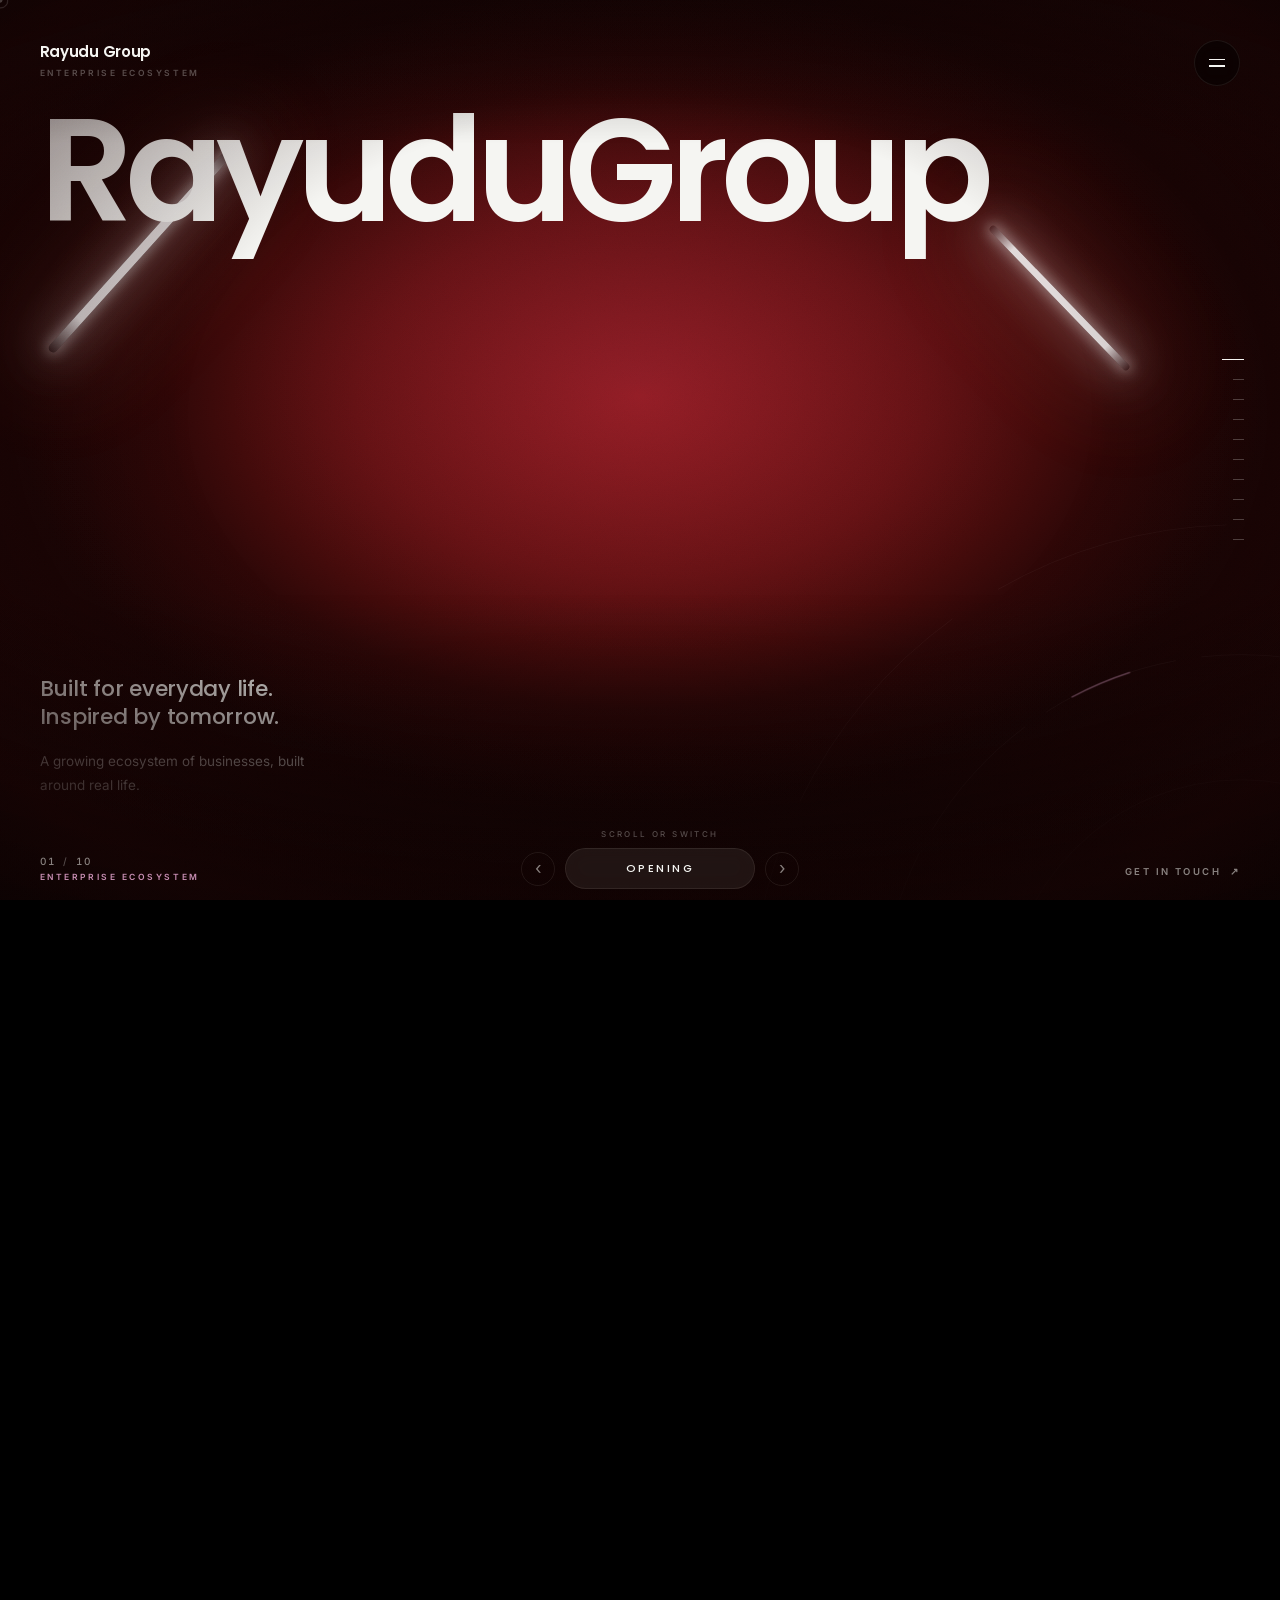
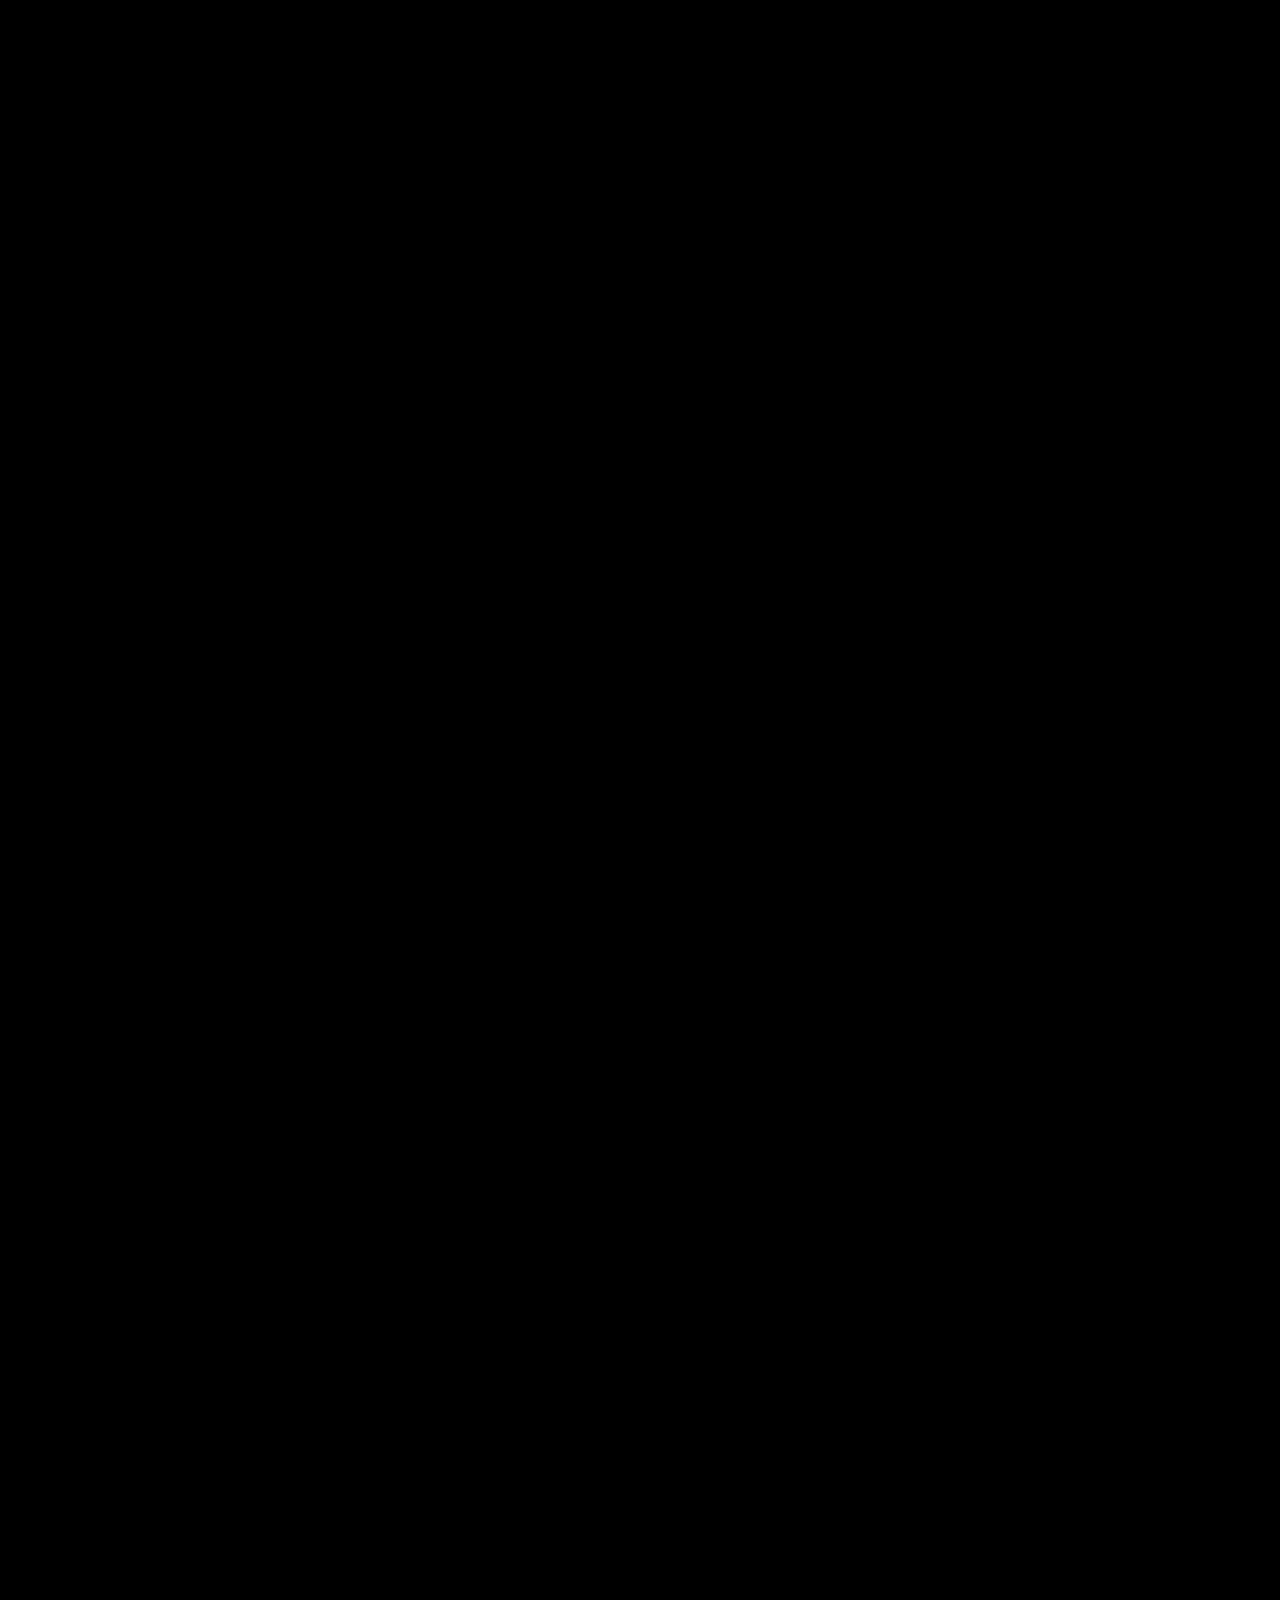
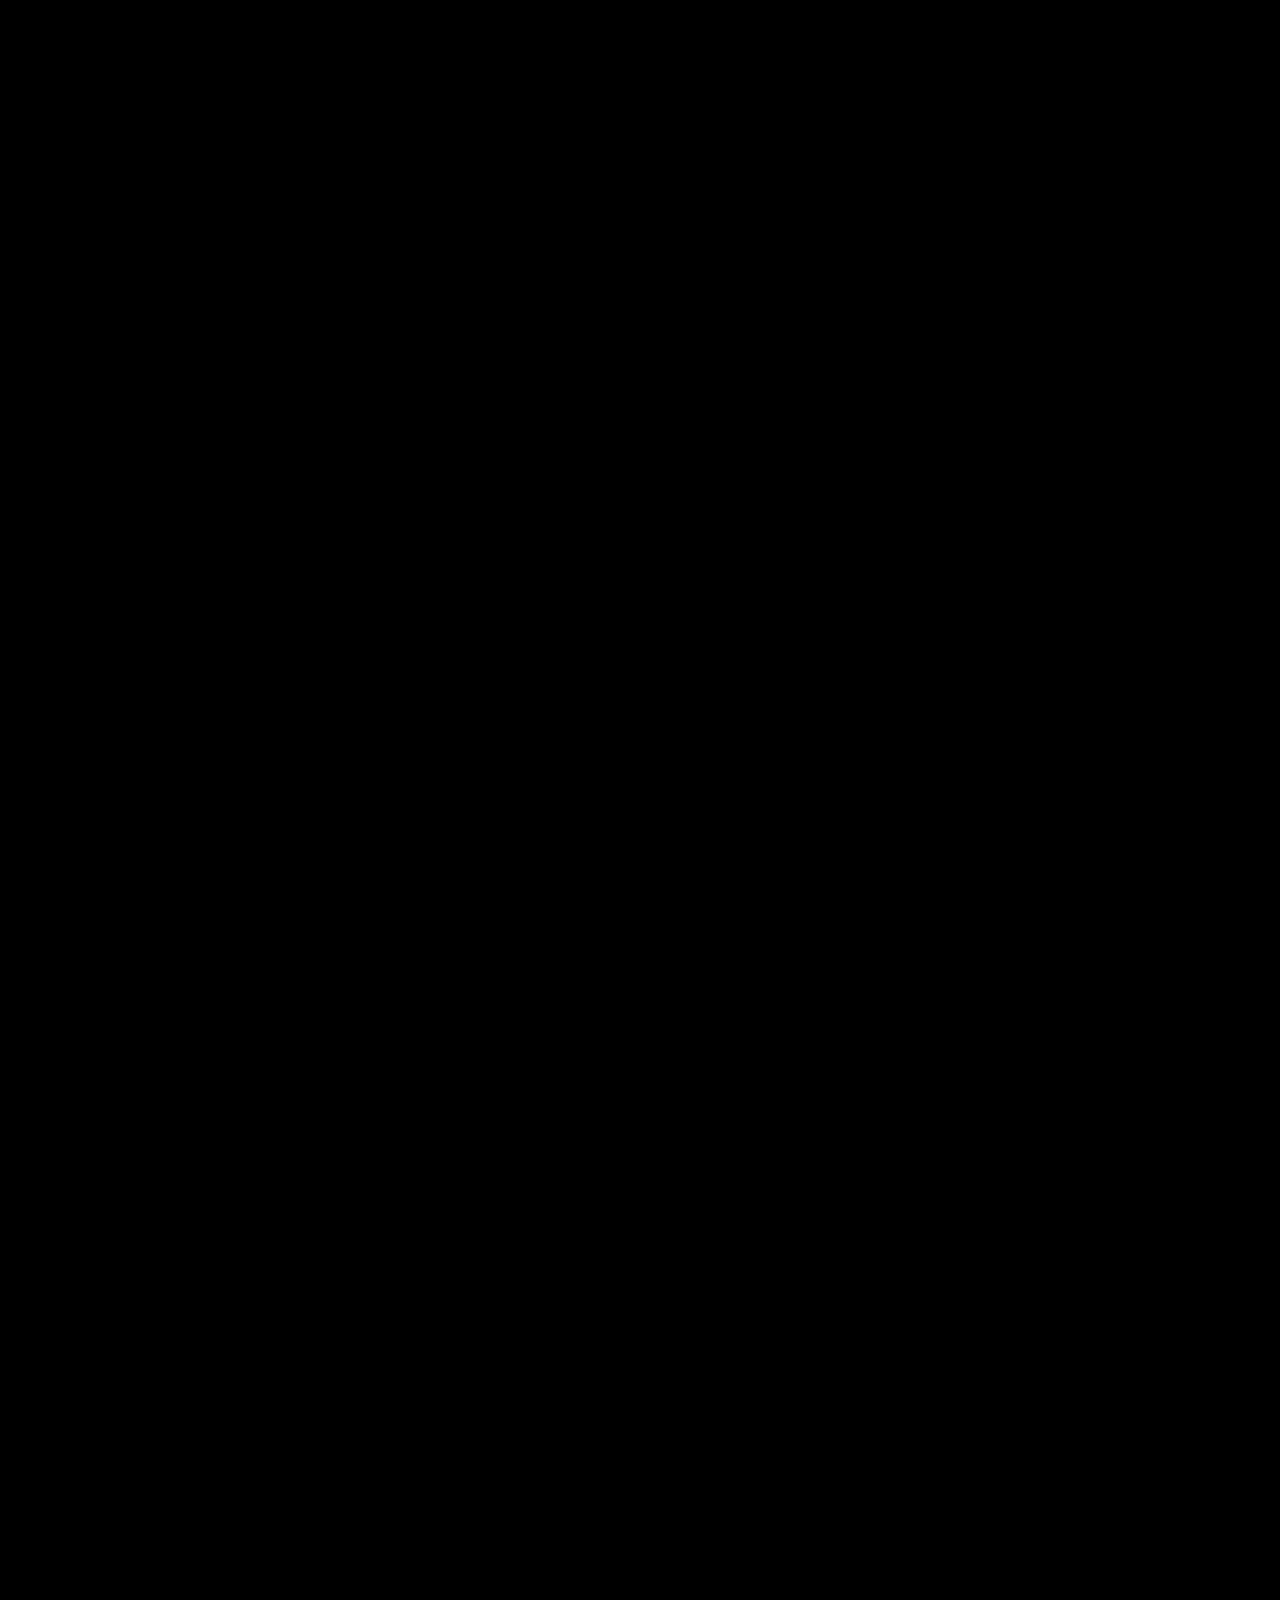
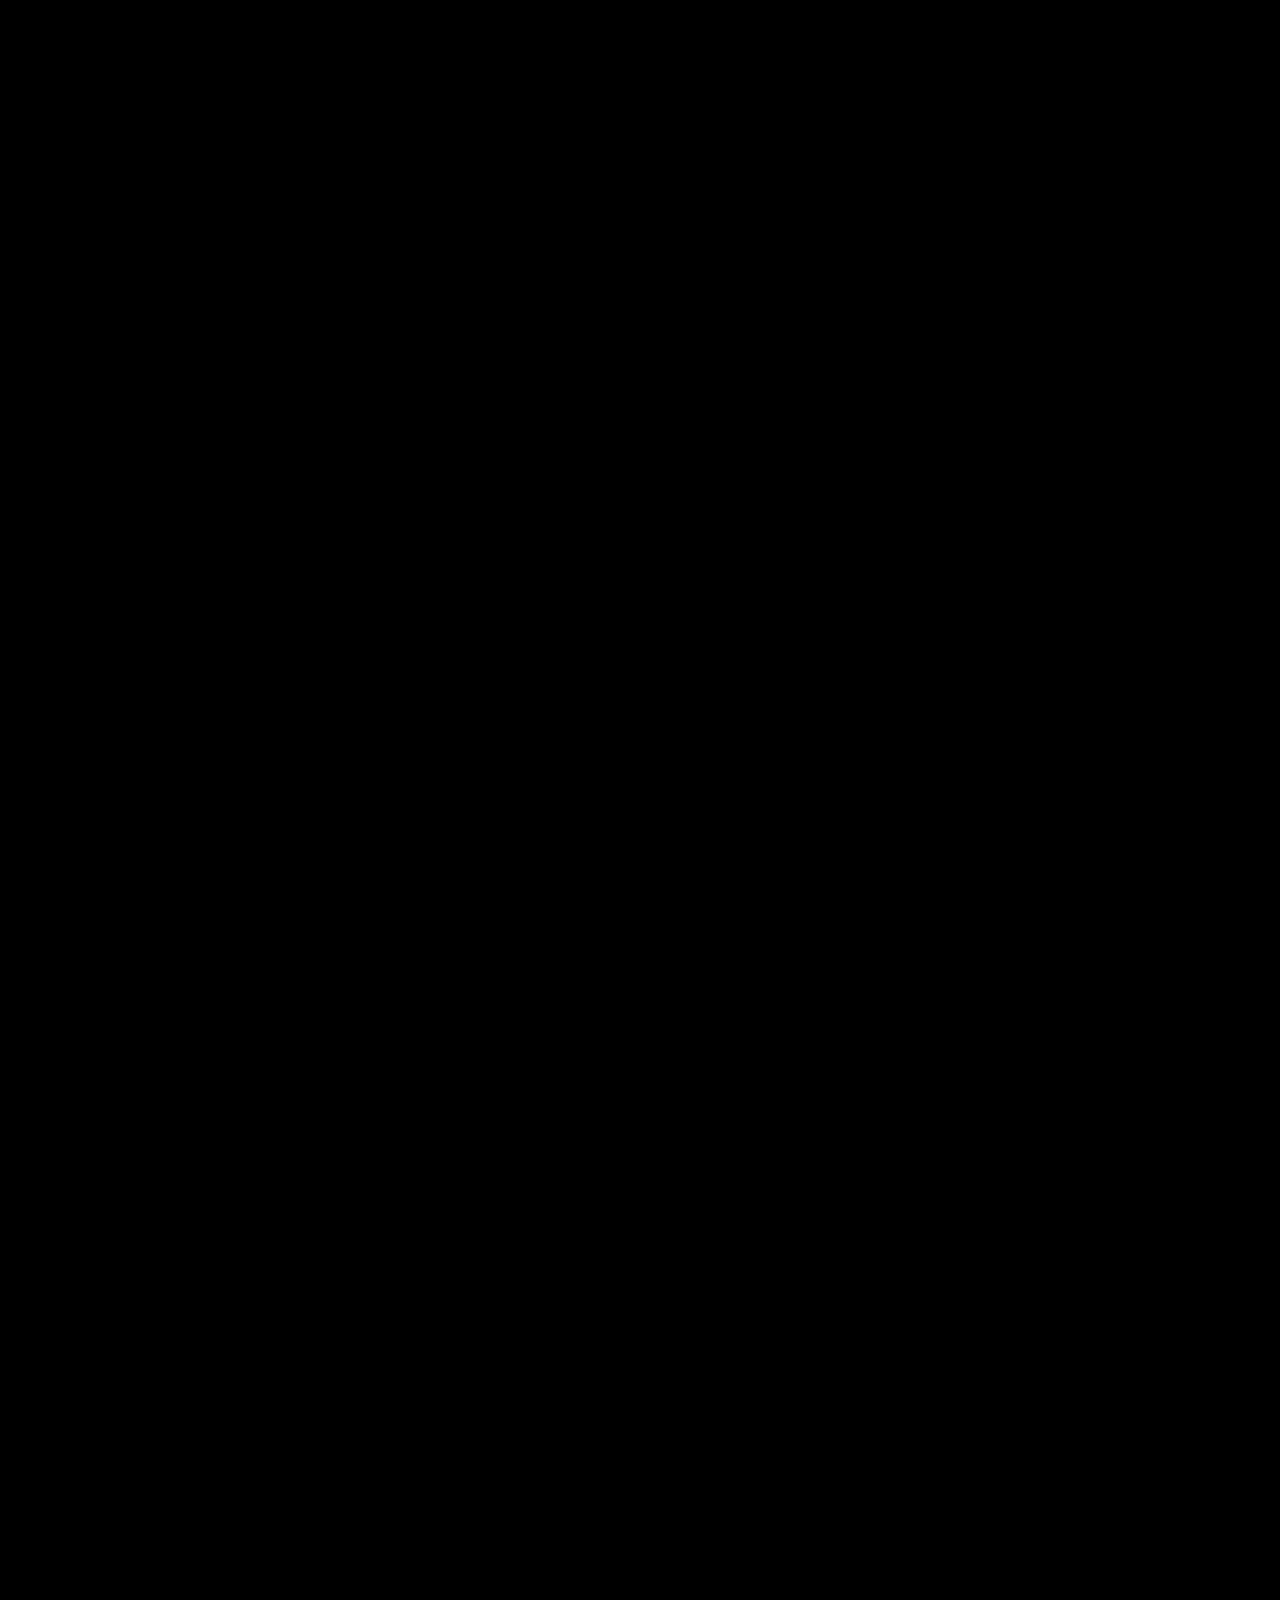
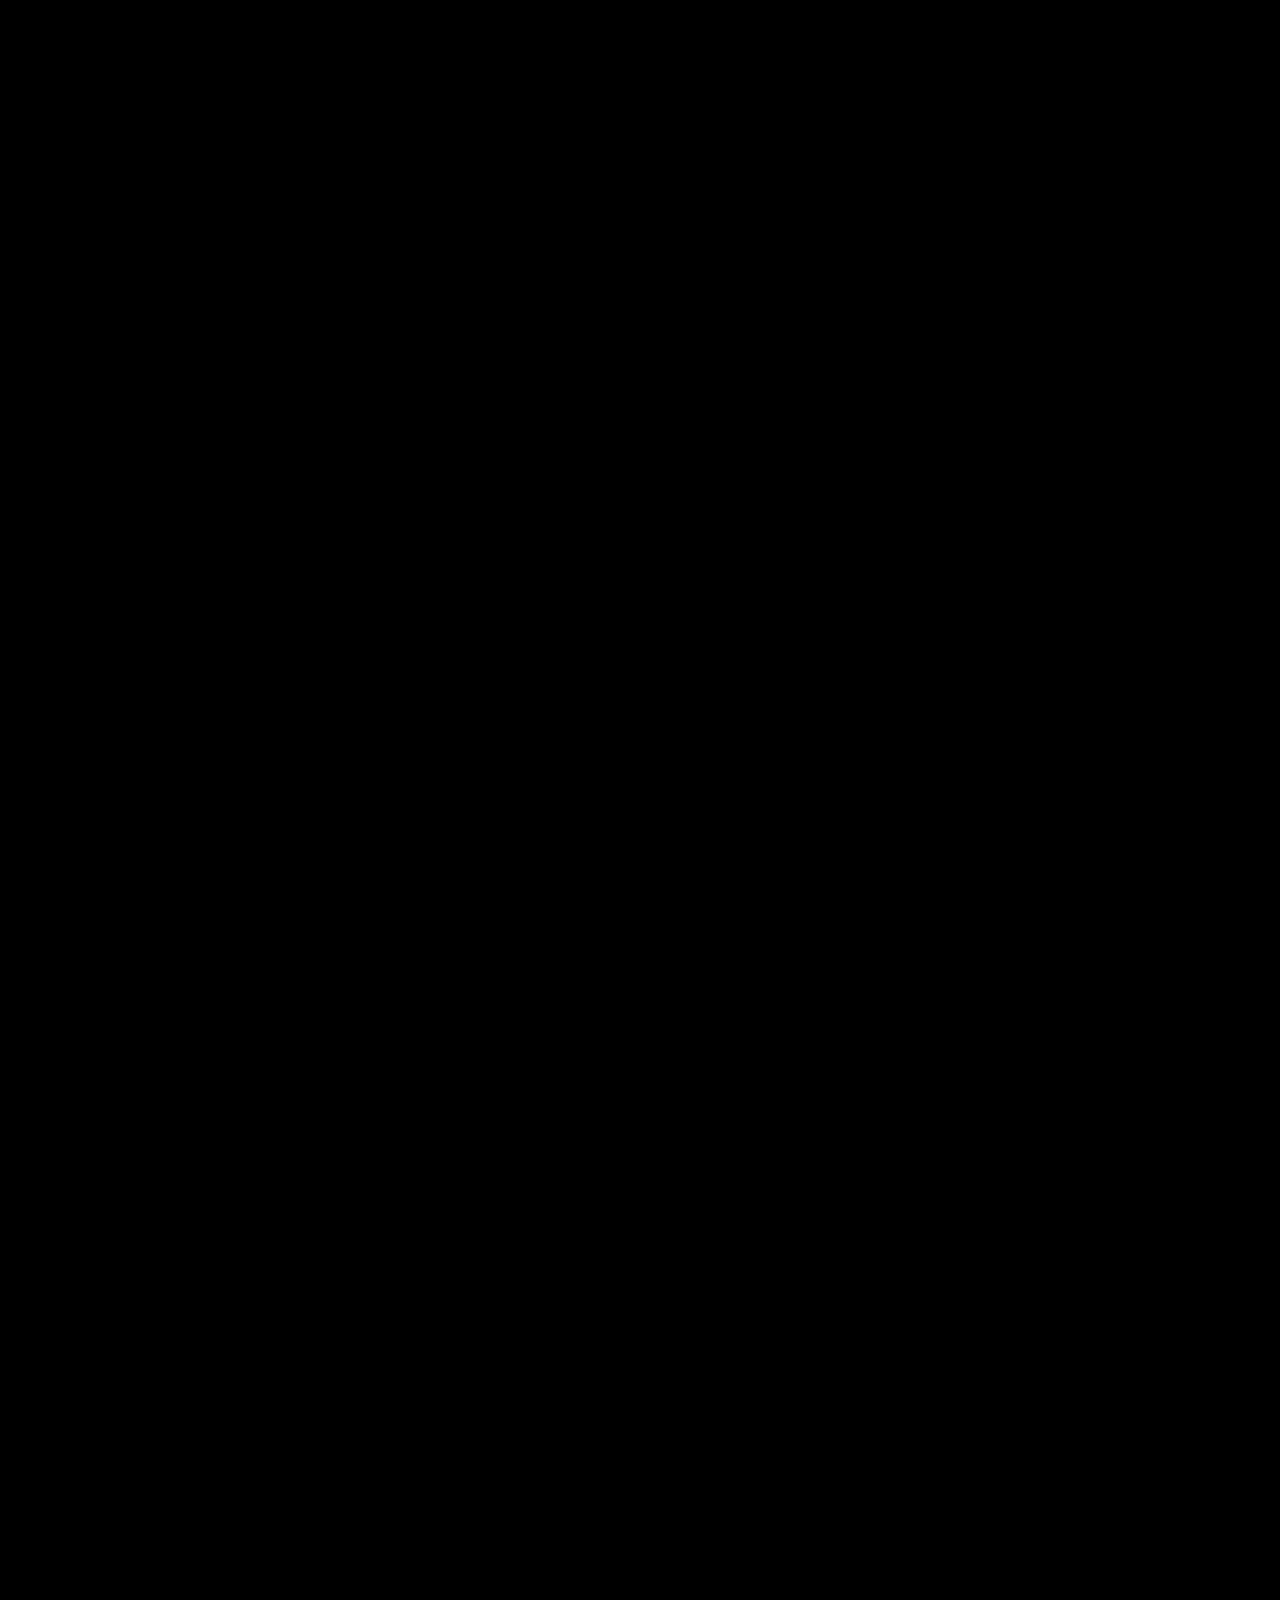
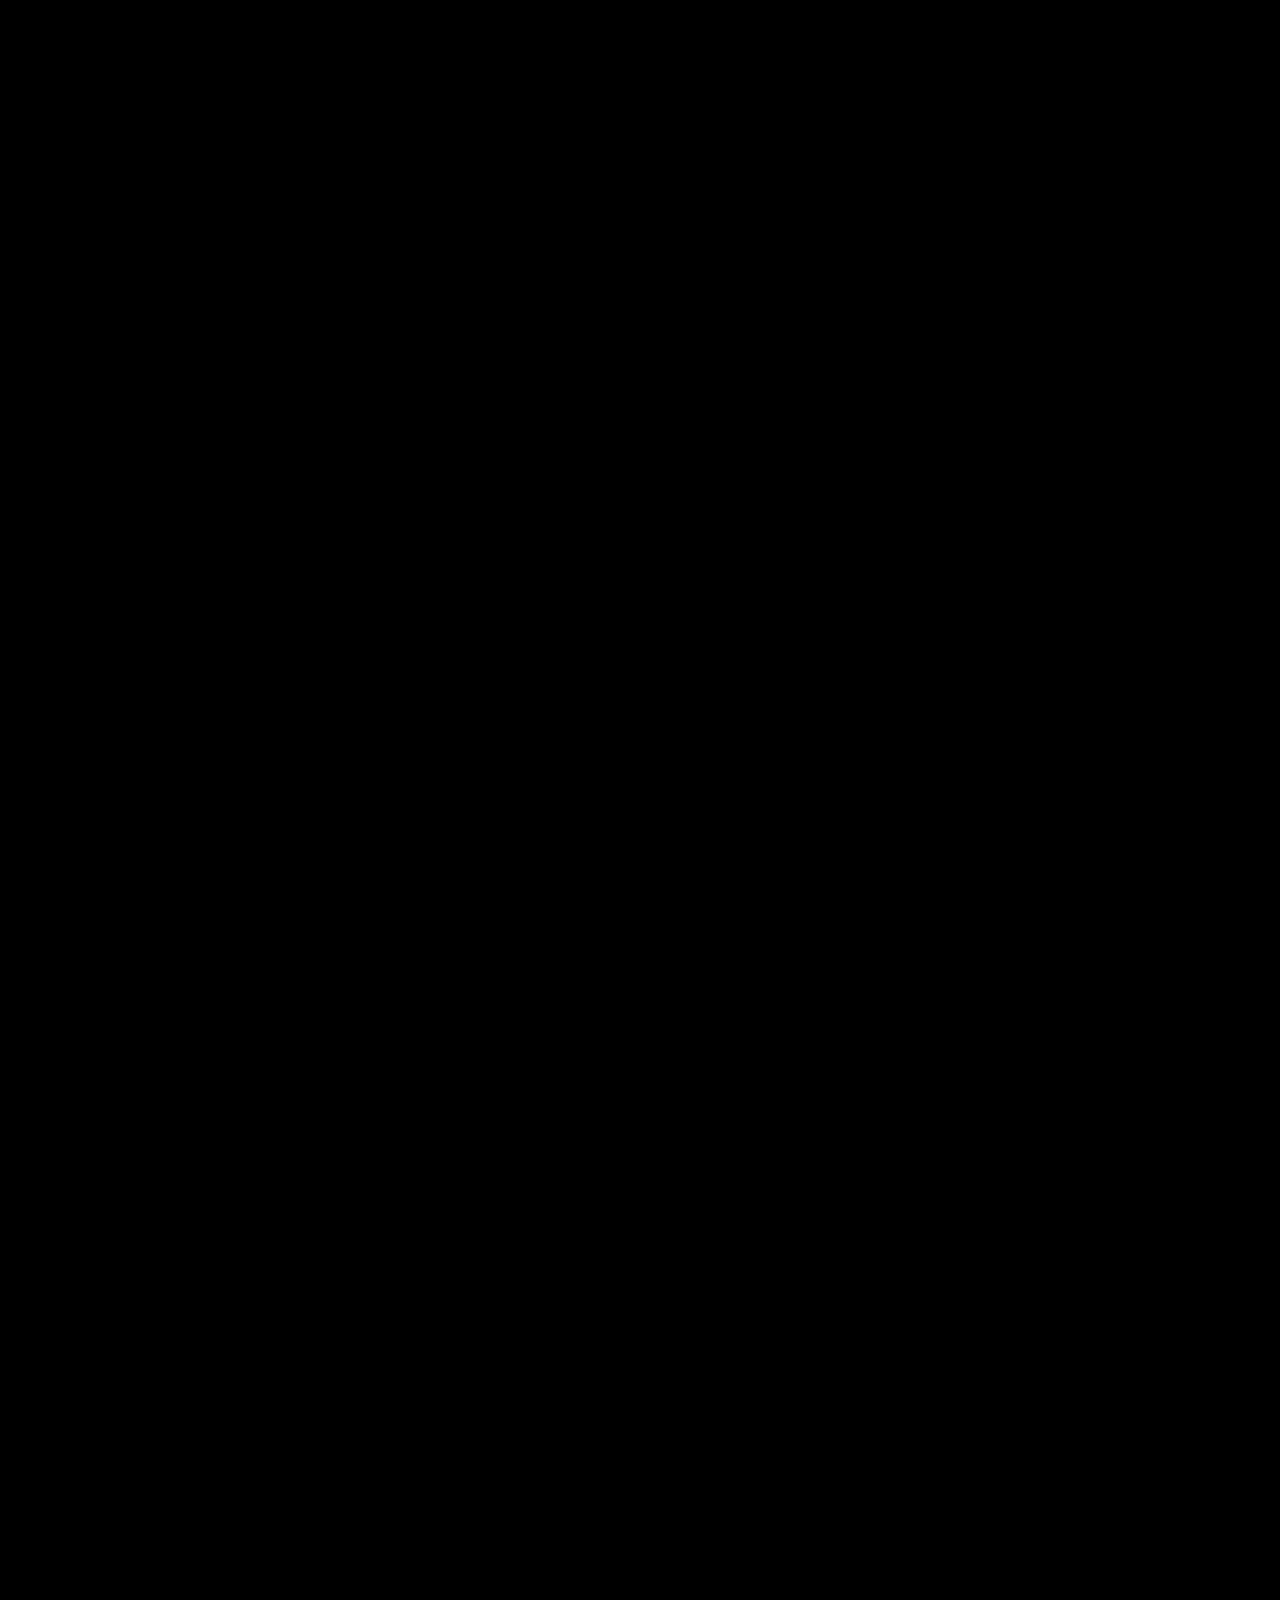
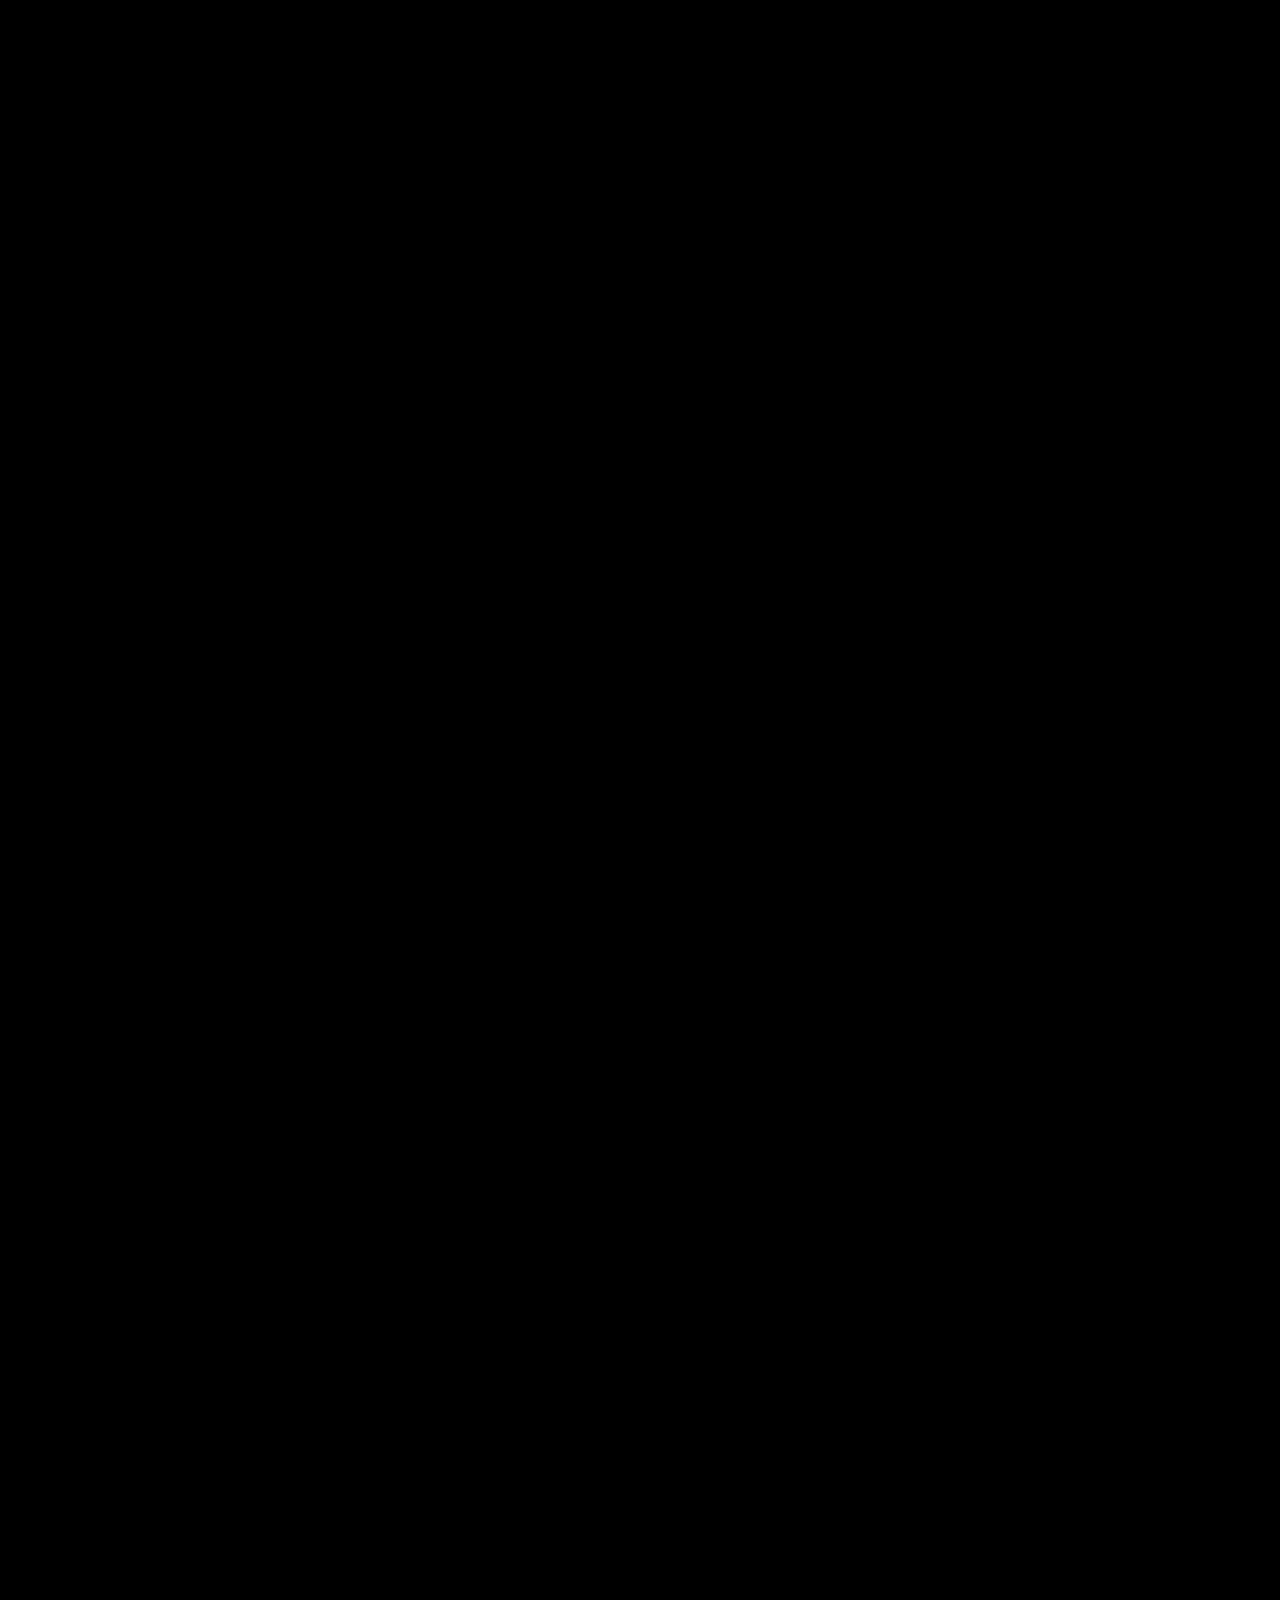
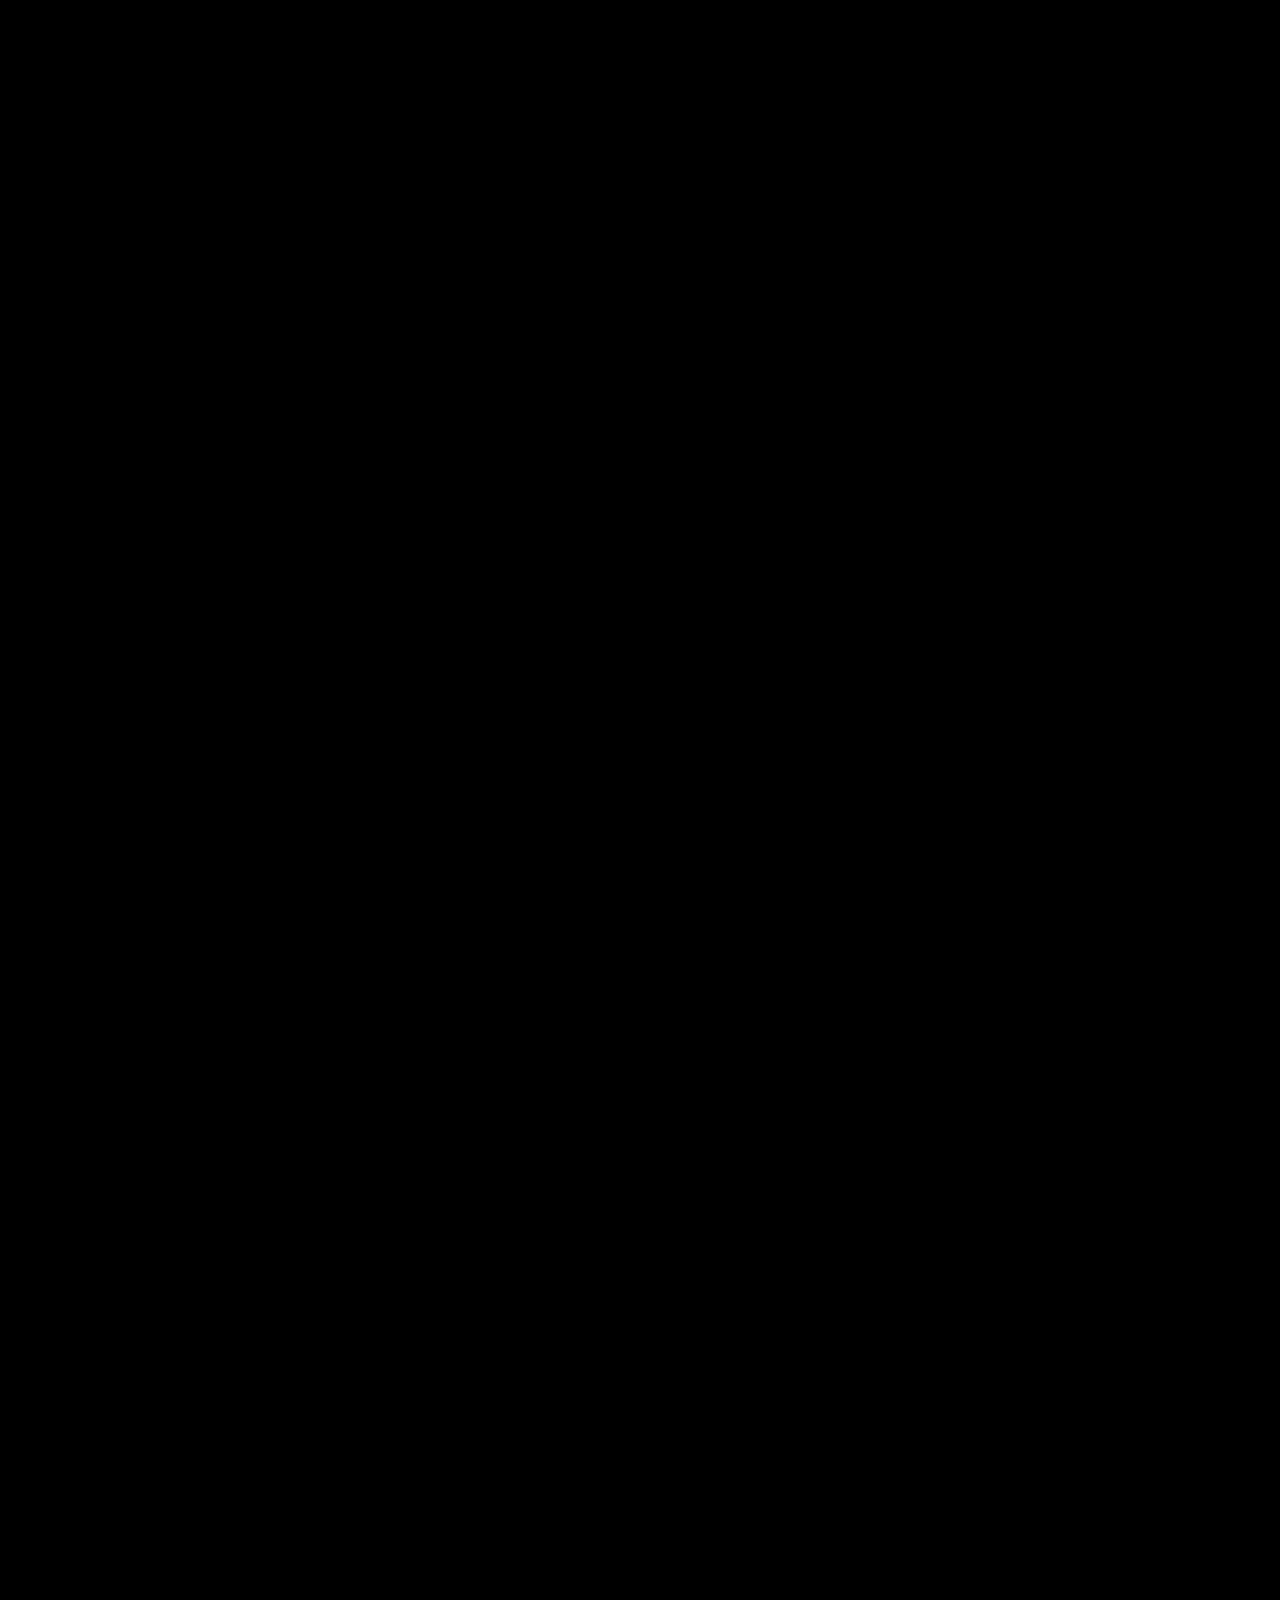
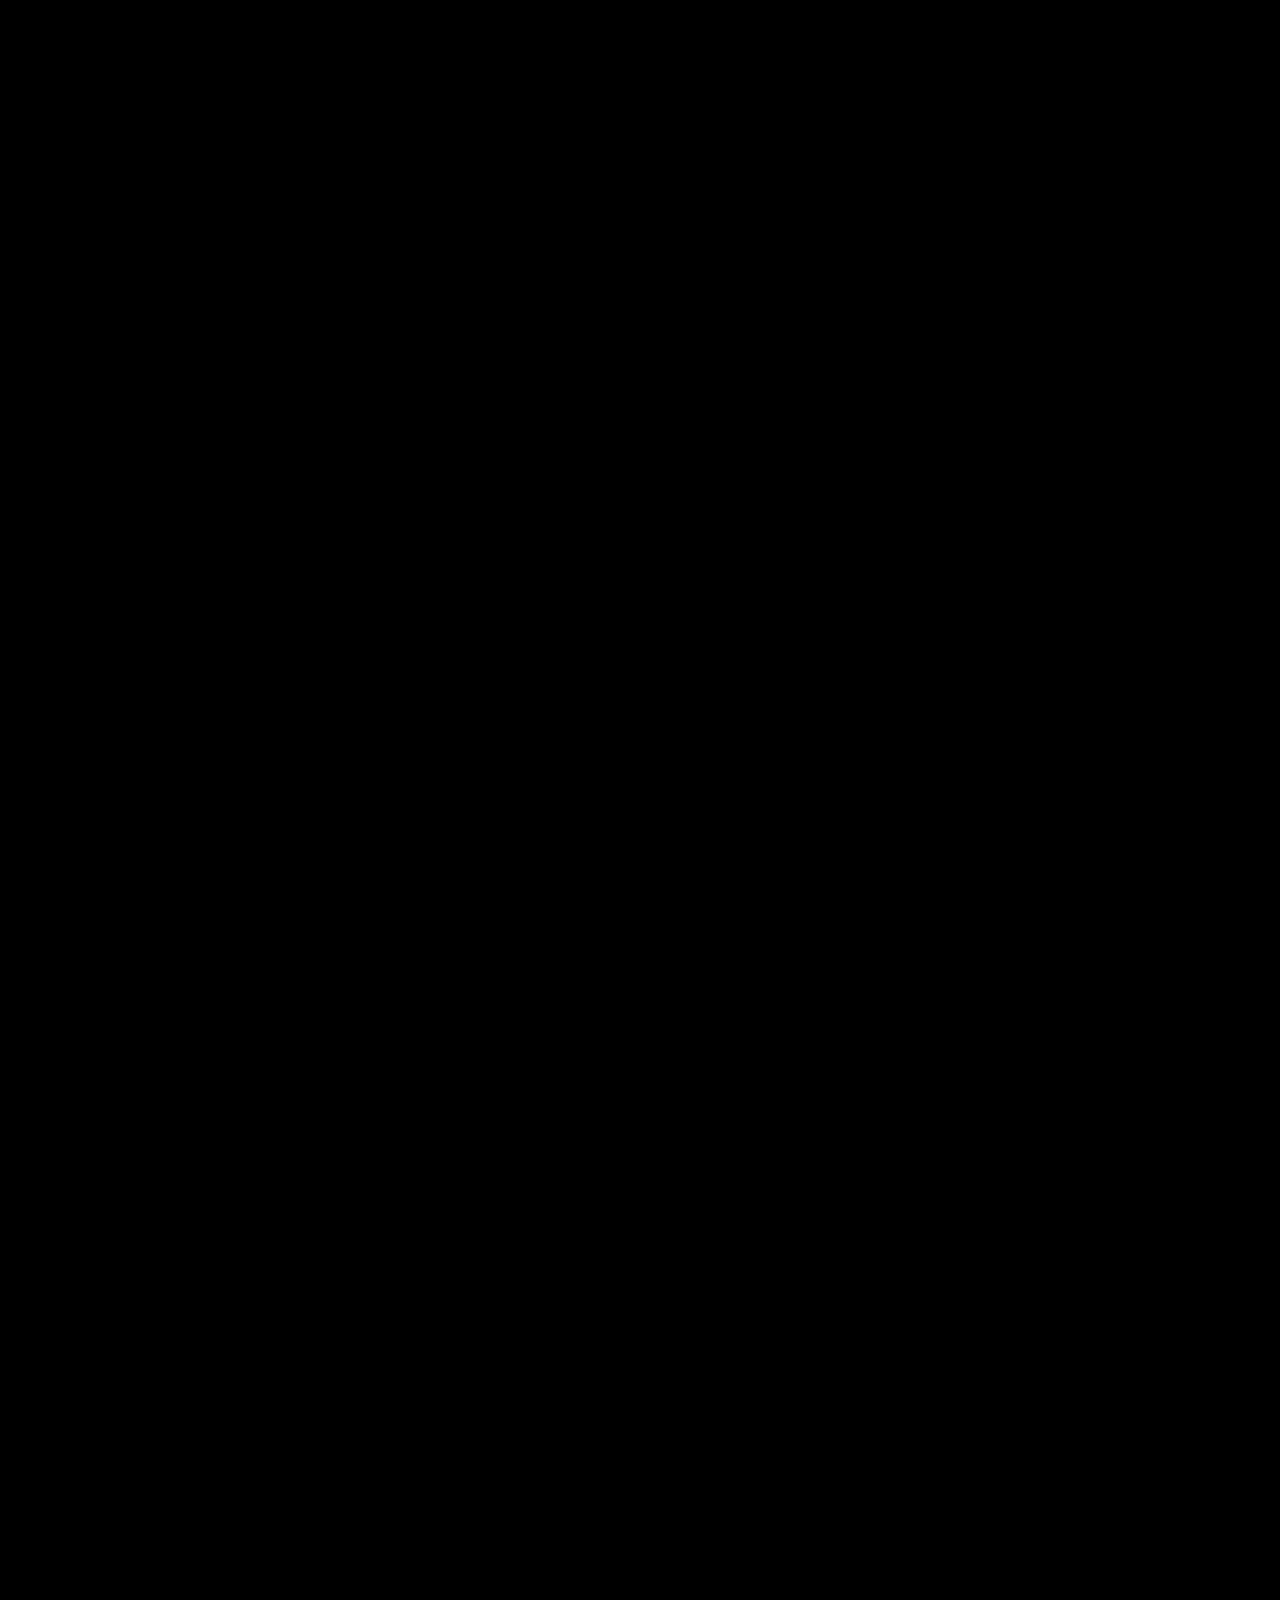
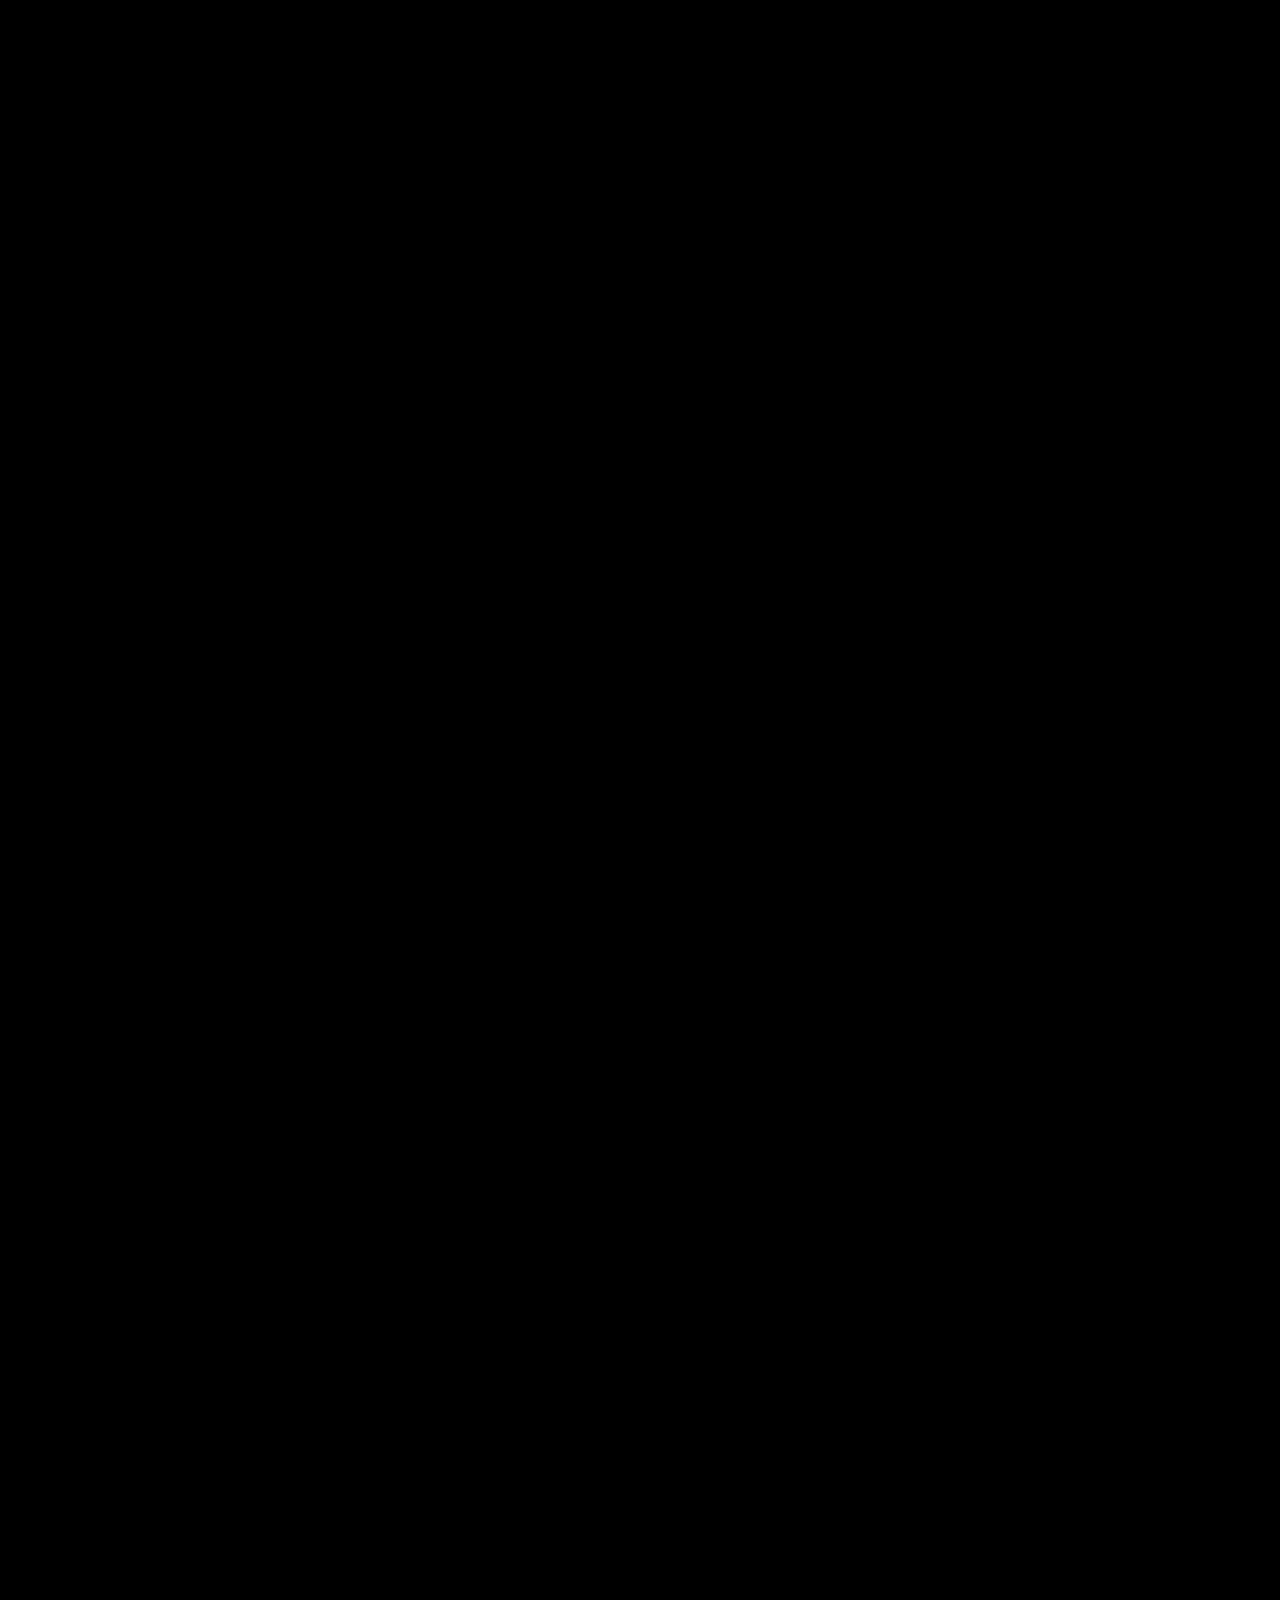
==== commit a574060c: "Crimson studio, glitter finish, detail frames and an About page - Transitions: one block at a time. " ====
--- a/index.html
+++ b/index.html
@@ -20,7 +20,7 @@
 
 <!-- ── loading reveal ──────────────────────────────────────────────── -->
 <div class="boot" id="boot">
-  <p class="boot__mark">Rayudu<sup>®</sup>Group</p>
+  <p class="boot__mark">Rayudu Group</p>
   <div class="boot__line"><span id="bootBar"></span></div>
 </div>
 
@@ -29,12 +29,18 @@
 
   <div class="atmos" id="atmos">
     <div class="atmos__wash"></div>
-    <div class="atmos__streaks" id="streaks">
-      <i style="--a:-24deg;--x:12%;--y:20%;--l:34vh;--d:0s"></i>
-      <i style="--a:-24deg;--x:80%;--y:64%;--l:26vh;--d:-7s"></i>
-      <i style="--a:62deg;--x:64%;--y:10%;--l:18vh;--d:-13s"></i>
-    </div>
     <div class="atmos__motes" id="motes"></div>
+  </div>
+
+  <!-- editorial type, behind everything, anchoring the composition -->
+  <div class="editorial" aria-hidden="true"><span>Rayudu Group</span></div>
+
+  <!-- floating light batons -->
+  <div class="batons" id="batons" aria-hidden="true">
+    <i style="--a:42deg;--x:16%;--y:18%;--l:30vh;--w:9px;--d:0s;--z:1"></i>
+    <i style="--a:-44deg;--x:78%;--y:26%;--l:22vh;--w:7px;--d:-6s;--z:.6"></i>
+    <i style="--a:41deg;--x:68%;--y:72%;--l:26vh;--w:10px;--d:-11s;--z:1.3"></i>
+    <i style="--a:-43deg;--x:24%;--y:78%;--l:17vh;--w:6px;--d:-16s;--z:.45"></i>
   </div>
 
   <svg class="rings" id="rings" viewBox="0 0 1000 1000" preserveAspectRatio="xMidYMid meet" aria-hidden="true" focusable="false">
@@ -49,7 +55,7 @@
   <model-viewer
     id="viewer"
     src="assets/eagle.glb"
-    alt="A sculpted eagle with raised wings, finished in a gradient from amber and magenta to violet and cyan. Seven nodes on the sculpture reveal the businesses of the Rayudu Group ecosystem."
+    alt="A sculpted eagle with raised wings, finished in an iridescent gradient from magenta through violet to cyan, standing on a lit plinth. Seven nodes on the sculpture reveal the businesses of the Rayudu Group ecosystem."
     ar
     ar-modes="webxr scene-viewer quick-look"
     camera-controls
@@ -61,12 +67,15 @@
     poster="assets/poster.webp"
     shadow-intensity="2.4"
     shadow-softness="0.7"
-    exposure="0.72"
+    exposure="0.96"
     environment-image="assets/studio.hdr"
     interaction-prompt="none"
+    field-of-view="30deg"
+    min-field-of-view="30deg"
+    max-field-of-view="30deg"
     interpolation-decay="1"
-    min-camera-orbit="auto 18deg 40%"
-    max-camera-orbit="auto 104deg 180%"
+    min-camera-orbit="auto 18deg 18%"
+    max-camera-orbit="auto 112deg 180%"
     camera-orbit="0deg 76deg 100%">
     <button class="ar-btn" slot="ar-button">View in space</button>
     <div class="mv-error" slot="error">
@@ -83,7 +92,7 @@
 <div class="overlay" id="overlay">
 
   <header class="hud hud--tl">
-    <a class="wordmark" href="#" id="homeLink">Rayudu<sup>®</sup>Group</a>
+    <a class="wordmark" href="#" id="homeLink">Rayudu Group</a>
     <p class="hud__sub">Enterprise Ecosystem</p>
   </header>
 
--- a/styles.css
+++ b/styles.css
@@ -35,7 +35,7 @@
   --slow:cubic-bezier(.16,.84,.34,1);
   --display:'Poppins','InterVar',-apple-system,BlinkMacSystemFont,sans-serif;
   --sans:'InterVar',-apple-system,BlinkMacSystemFont,"Segoe UI",Roboto,sans-serif;
-  --grain-opacity:.06;
+  --grain-opacity:.15;
 }
 
 *{box-sizing:border-box}
@@ -71,9 +71,10 @@
 .stage{
   position:fixed;inset:0;z-index:1;overflow:hidden;
   background:
-    radial-gradient(68vw 62vh at 50% 40%, color-mix(in srgb,var(--scene-accent) 46%,transparent), transparent 66%),
-    radial-gradient(120vw 110vh at 50% 48%, var(--scene-bg), #000 82%),
-    #000;
+    radial-gradient(46vw 44vh at 50% 42%, color-mix(in srgb,var(--scene-accent) 24%,transparent), transparent 70%),
+    radial-gradient(64vw 60vh at 50% 44%, #A81C1C 0%, rgba(151,24,24,.62) 34%, rgba(90,13,13,.3) 58%, transparent 76%),
+    radial-gradient(130vw 125vh at 50% 50%, #1A0404 30%, #0D0202 72%, #050101 100%),
+    #050101;
   opacity:0;transition:opacity 1.6s var(--ease);
 }
 body.is-live .stage{opacity:1}
@@ -89,11 +90,11 @@
 .vignette{
   position:absolute;inset:0;z-index:3;pointer-events:none;
   background:
-    radial-gradient(92% 86% at 50% 48%,transparent 52%,rgba(0,0,0,.66) 100%),
-    linear-gradient(to bottom,rgba(0,0,0,.28),transparent 18%,transparent 68%,rgba(0,0,0,.62));
+    radial-gradient(88% 84% at 50% 46%,transparent 40%,rgba(26,4,4,.55) 74%,rgba(5,1,1,.92) 100%),
+    linear-gradient(to bottom,rgba(5,1,1,.4),transparent 16%,transparent 66%,rgba(5,1,1,.72));
 }
 .grain{
-  position:absolute;inset:-30%;z-index:4;pointer-events:none;opacity:var(--grain-opacity);
+  position:absolute;inset:-30%;z-index:4;pointer-events:none;opacity:var(--grain-opacity);mix-blend-mode:overlay;
   background-image:url("data:image/svg+xml,%3Csvg xmlns='http://www.w3.org/2000/svg' width='180' height='180'%3E%3Cfilter id='n'%3E%3CfeTurbulence type='fractalNoise' baseFrequency='.82' numOctaves='3' stitchTiles='stitch'/%3E%3C/filter%3E%3Crect width='180' height='180' filter='url(%23n)' opacity='.6'/%3E%3C/svg%3E");
   animation:grainShift 7s steps(6) infinite;
 }
@@ -106,16 +107,25 @@
 
 /* ---------- atmosphere ---------- */
 .atmos{position:absolute;inset:-6%;z-index:0;pointer-events:none;will-change:transform}
-.atmos__streaks i{
-  position:absolute;left:var(--x);top:var(--y);width:2px;height:var(--l);
-  transform:rotate(var(--a));transform-origin:50% 50%;border-radius:3px;filter:blur(2.5px);
-  background:linear-gradient(to bottom,transparent,color-mix(in srgb,var(--scene-line) 80%,#fff) 50%,transparent);
-  opacity:.2;animation:streakBreathe 17s var(--d) ease-in-out infinite;
-}
-@keyframes streakBreathe{0%,100%{opacity:.08}50%{opacity:.3}}
+/* floating light batons — rounded emissive tubes, as in the reference */
+.batons{position:absolute;inset:-8%;z-index:0;pointer-events:none;will-change:transform}
+.batons i{
+  position:absolute;left:var(--x);top:var(--y);width:var(--w);height:var(--l);
+  border-radius:999px;transform:rotate(var(--a));transform-origin:50% 50%;
+  background:linear-gradient(to bottom,rgba(255,255,255,.12),#fff 16%,#fff 84%,rgba(255,255,255,.12));
+  box-shadow:
+    0 0 14px 2px rgba(255,255,255,.55),
+    0 0 46px 10px rgba(255,235,235,.3),
+    0 0 110px 34px rgba(255,120,100,.18);
+  opacity:.85;animation:batonFloat 19s var(--d) ease-in-out infinite;
+}
+@keyframes batonFloat{
+  0%,100%{translate:0 0;opacity:.6}
+  50%{translate:0 -26px;opacity:.95}
+}
 .atmos__motes i{
   position:absolute;left:var(--x);top:var(--y);width:2px;height:2px;border-radius:50%;
-  background:#fff;opacity:var(--o);scale:var(--s);box-shadow:0 0 8px rgba(255,255,255,.45);
+  background:var(--tint,#fff);opacity:var(--o);scale:var(--s);filter:blur(.3px);box-shadow:0 0 9px rgba(255,214,196,.5);
   animation:moteDrift var(--dur) var(--delay) linear infinite;
 }
 @keyframes moteDrift{
@@ -124,15 +134,29 @@
   100%{transform:translate3d(var(--drift),-52px,0);opacity:0}
 }
 
+/* ---------- editorial background type ---------- */
+.editorial{
+  position:absolute;left:0;right:0;top:clamp(54px,9vh,116px);z-index:0;
+  pointer-events:none;text-align:center;overflow:hidden;
+  opacity:.9;transition:opacity 1.4s var(--ease);
+}
+.editorial span{
+  display:block;font-family:var(--display);font-weight:600;white-space:nowrap;
+  font-size:clamp(40px,9.6vw,172px);line-height:.82;letter-spacing:-.058em;
+  color:#080203;
+  text-shadow:0 1px 0 rgba(255,255,255,.035);
+}
+body[data-scene="opening"] .editorial{opacity:0}
+
 /* ---------- stamp rings ---------- */
 .rings{
   position:absolute;left:50%;top:46%;width:min(150vh,94vw);height:min(150vh,94vw);
   transform:translate(-50%,-50%);z-index:0;pointer-events:none;
 }
-.ring{stroke:rgba(245,245,242,.07);stroke-width:1;vector-effect:non-scaling-stroke}
+.ring{stroke:rgba(245,245,242,.05);stroke-width:1;vector-effect:non-scaling-stroke}
 .ring--2{stroke:rgba(245,245,242,.04)}
 #ringTicks{animation:tickPulse 12s ease-in-out infinite}
-.tick{stroke:rgba(245,245,242,.08);stroke-width:1;vector-effect:non-scaling-stroke}
+.tick{stroke:rgba(245,245,242,.06);stroke-width:1;vector-effect:non-scaling-stroke}
 .tick--major{stroke:rgba(245,245,242,.18)}
 @keyframes tickPulse{0%,100%{opacity:.5}50%{opacity:1}}
 #ringArcs{transition:opacity 1.2s var(--slow)}
@@ -232,8 +256,8 @@
 .hotspot.is-active .hotspot__label{opacity:1;transform:translateX(0);color:#fff}
 .hotspot.is-active .hotspot__pulse{animation:hotPulse 3.2s var(--ease) infinite}
 @keyframes hotPulse{0%{opacity:.55;transform:scale(1)}70%{opacity:0;transform:scale(3.3)}100%{opacity:0;transform:scale(3.3)}}
-.hotspot.is-inactive{opacity:.24}
-.hotspot.is-inactive:hover{opacity:.75}
+.hotspot.is-inactive{opacity:0;pointer-events:none}
+.hotspot:not(.is-active):not(.is-inactive){opacity:0;pointer-events:none}
 
 /* ---------- UI layer ---------- */
 .overlay{position:fixed;inset:0;z-index:5;pointer-events:none}
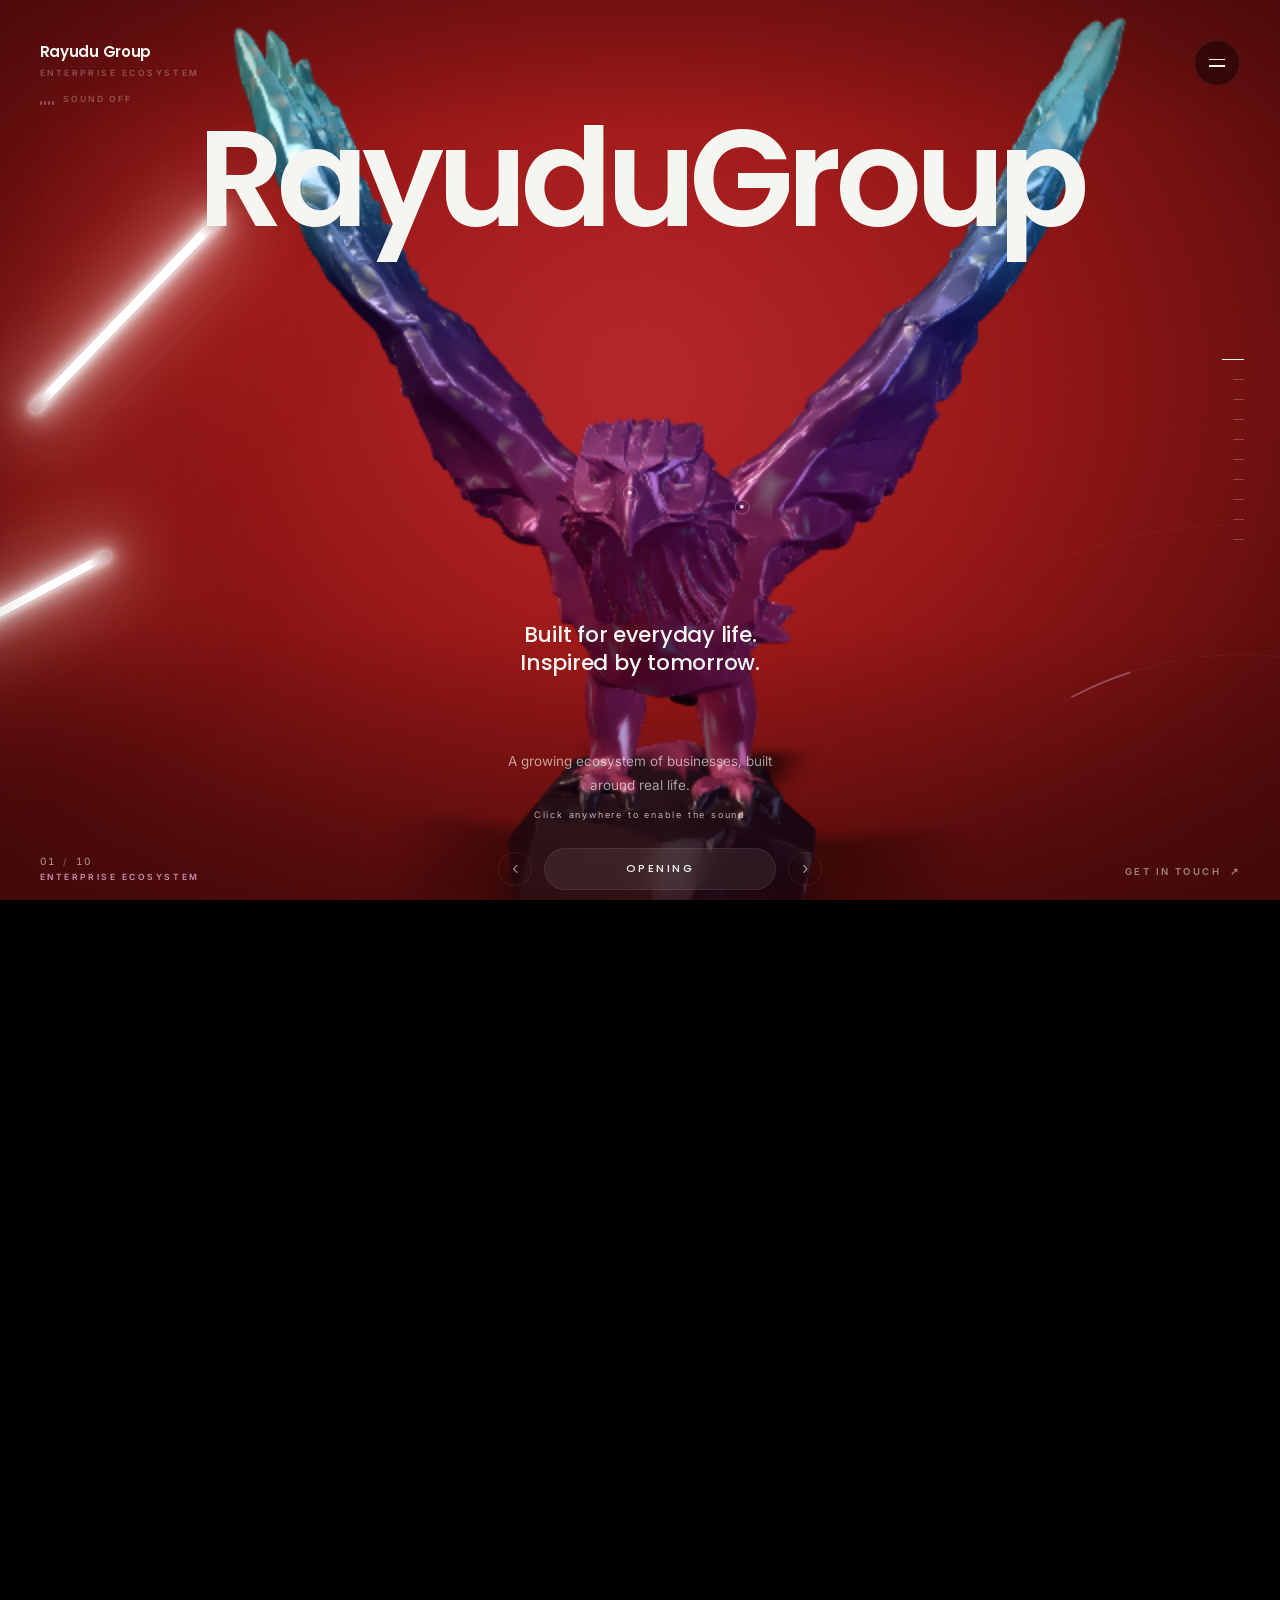
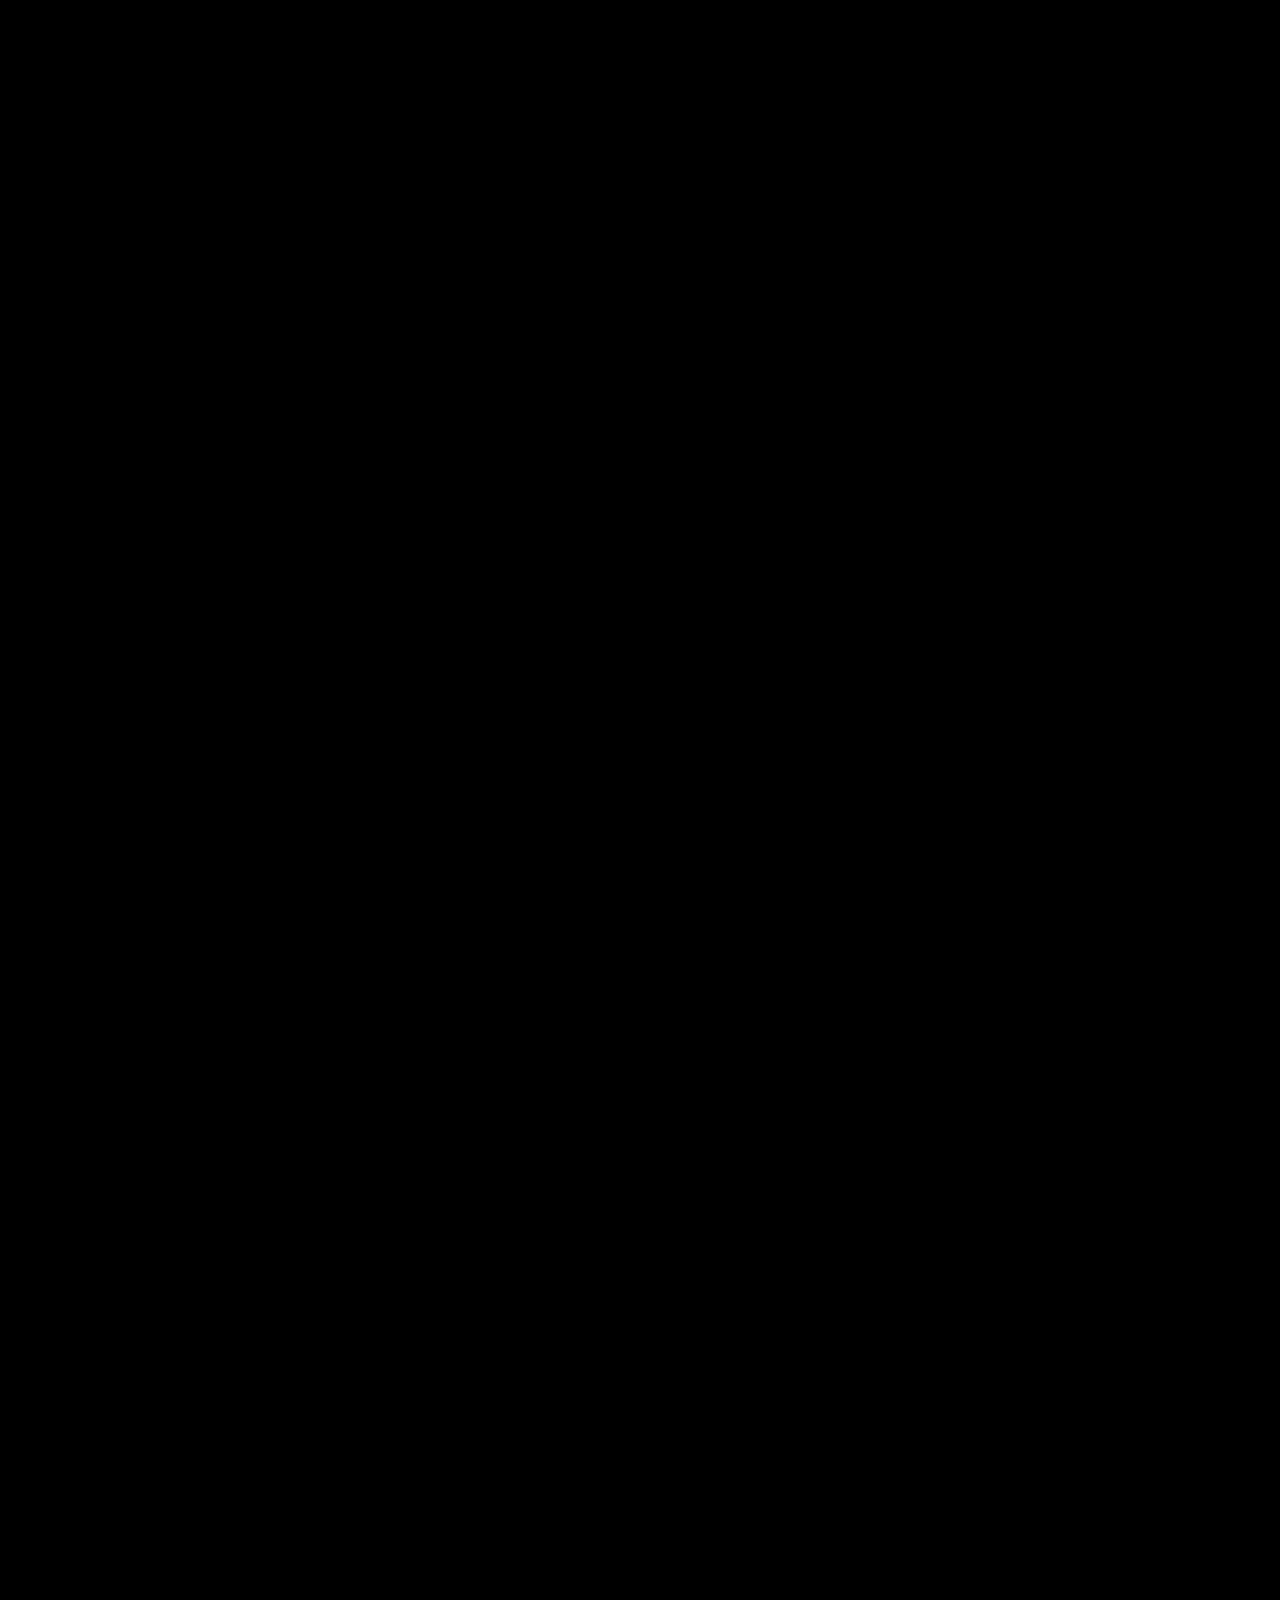
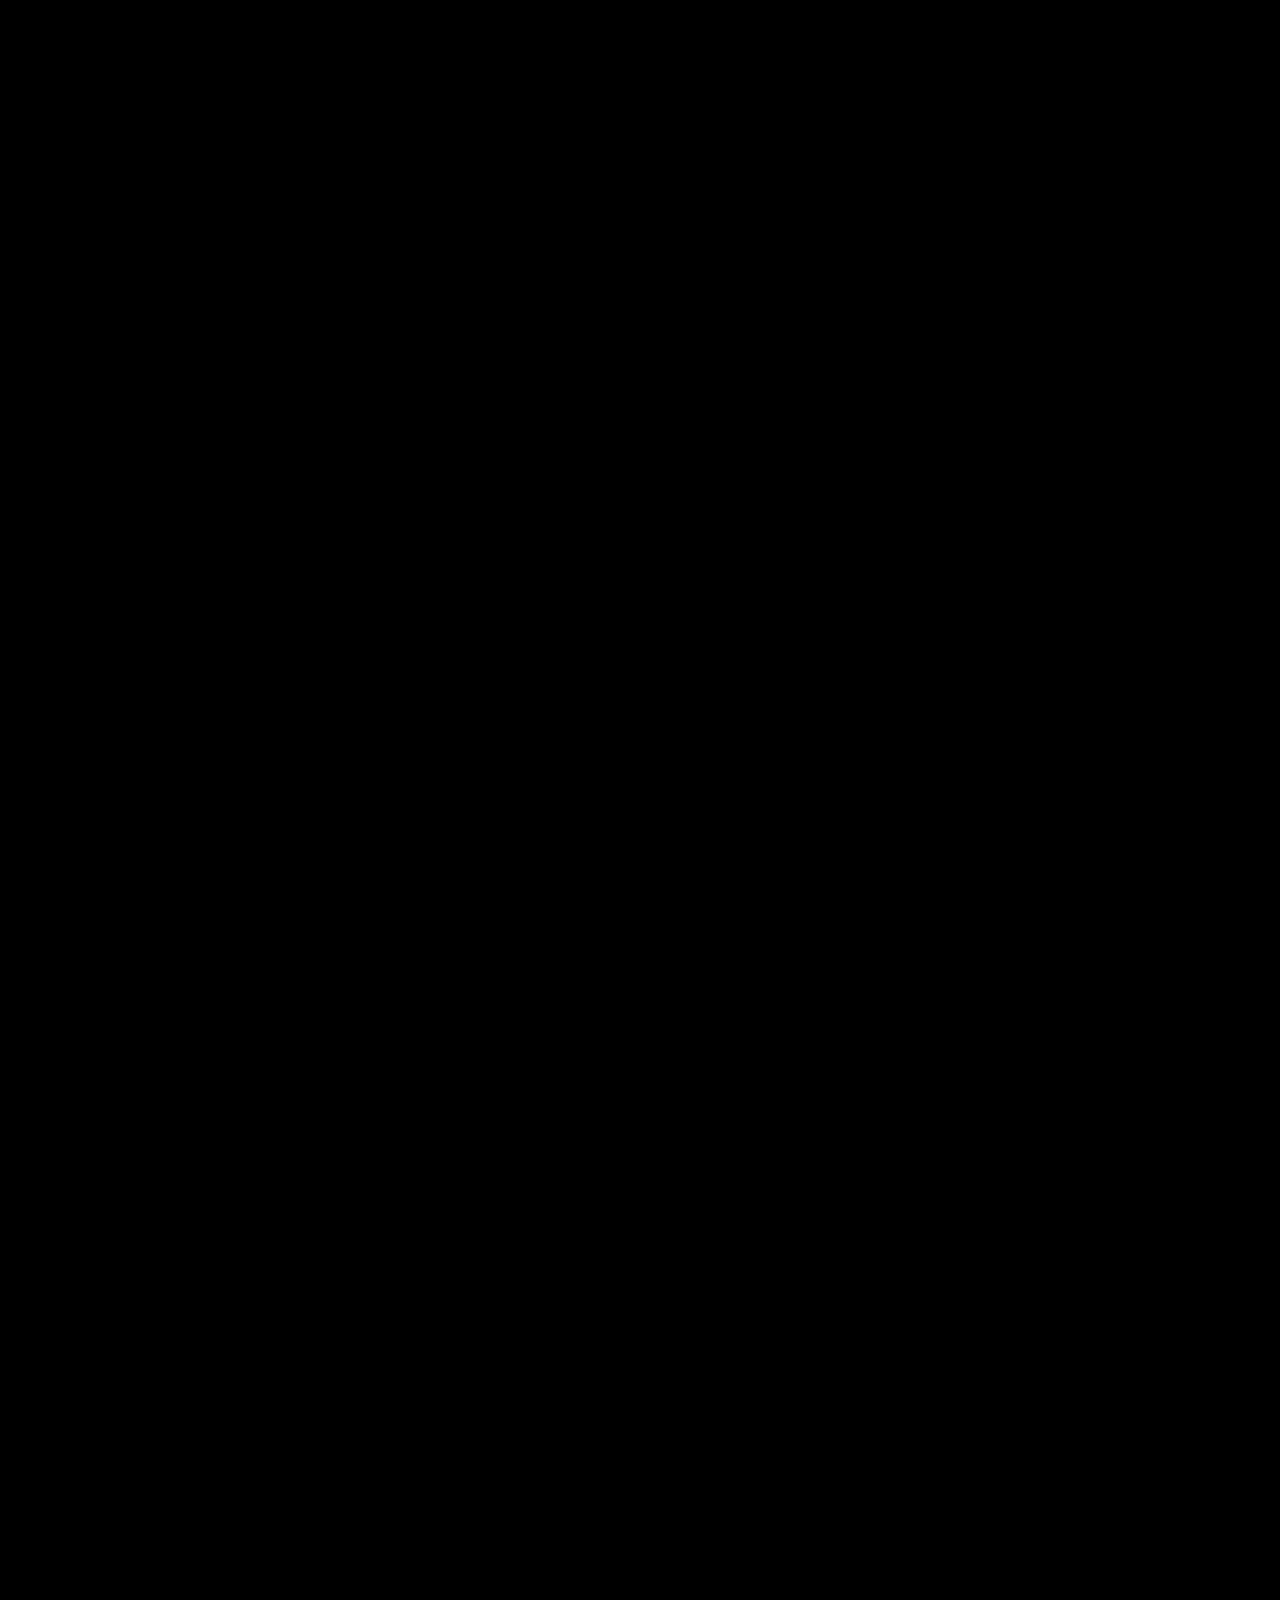
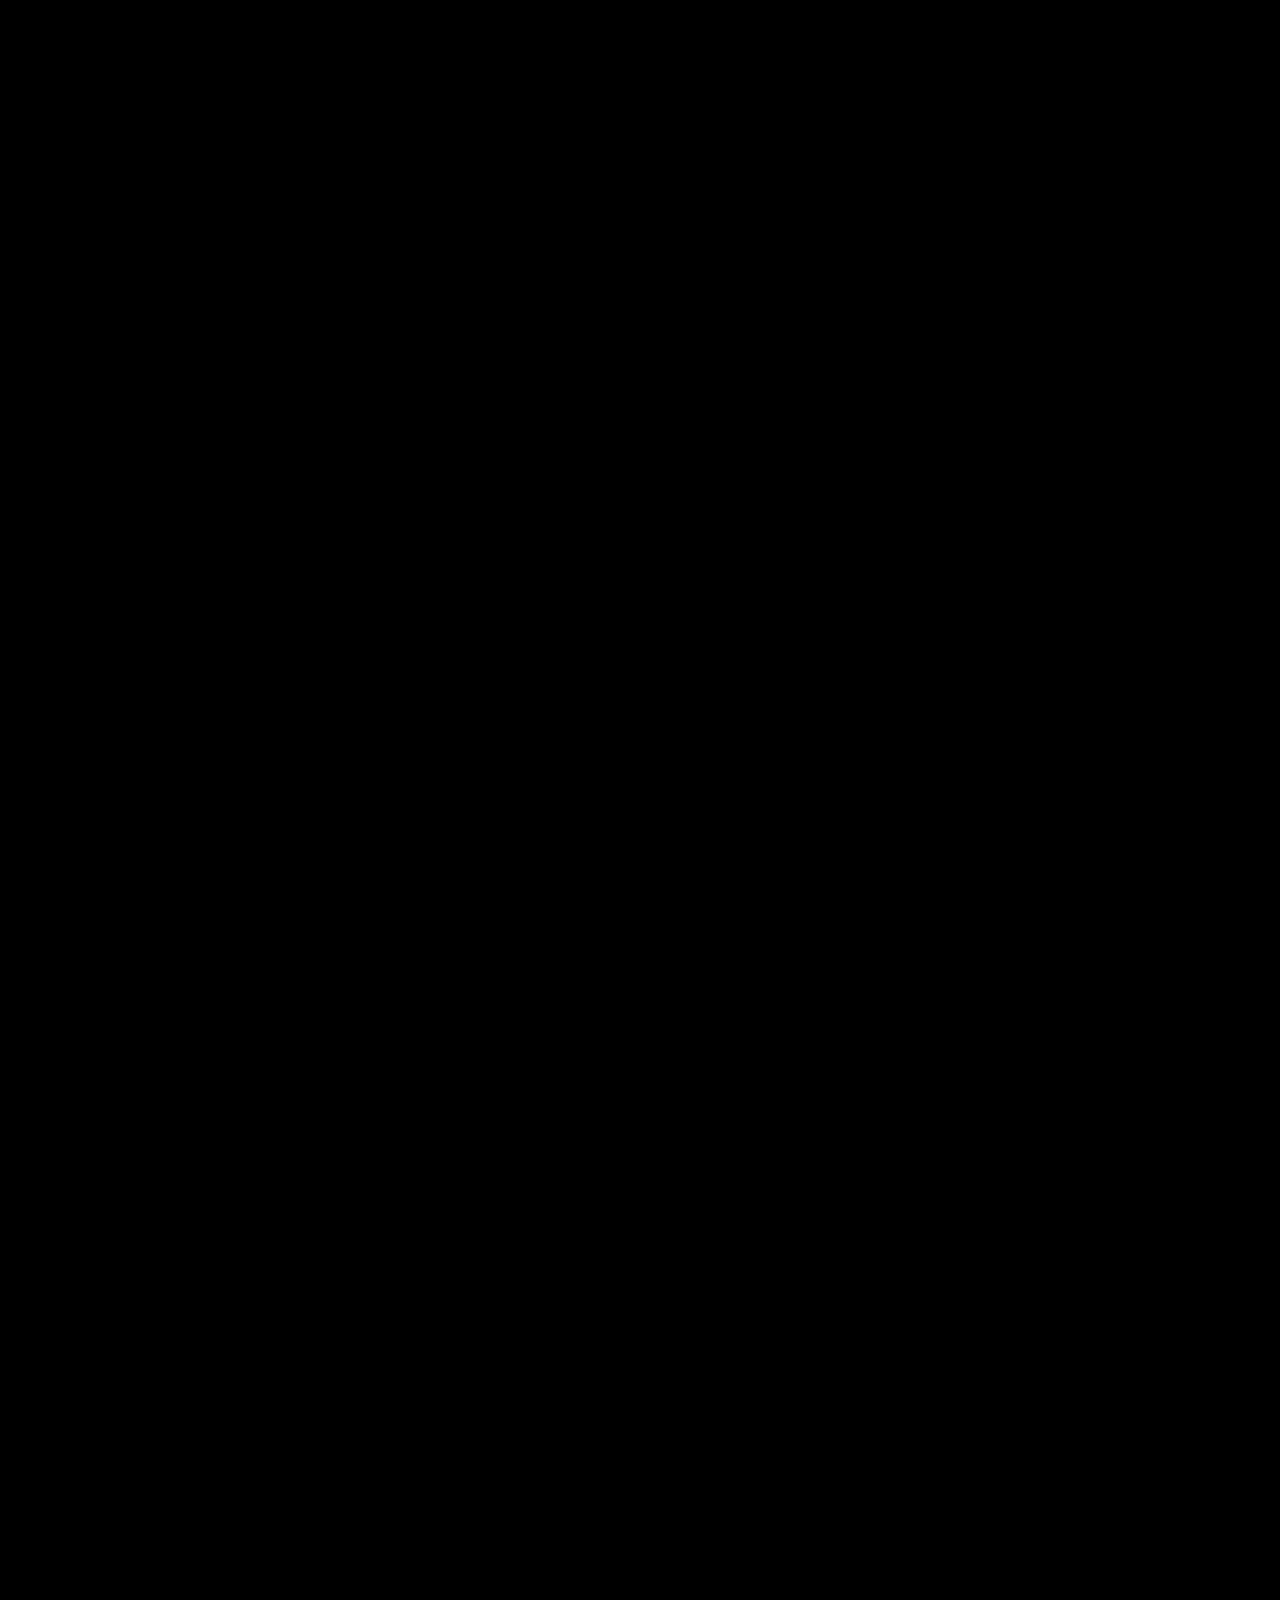
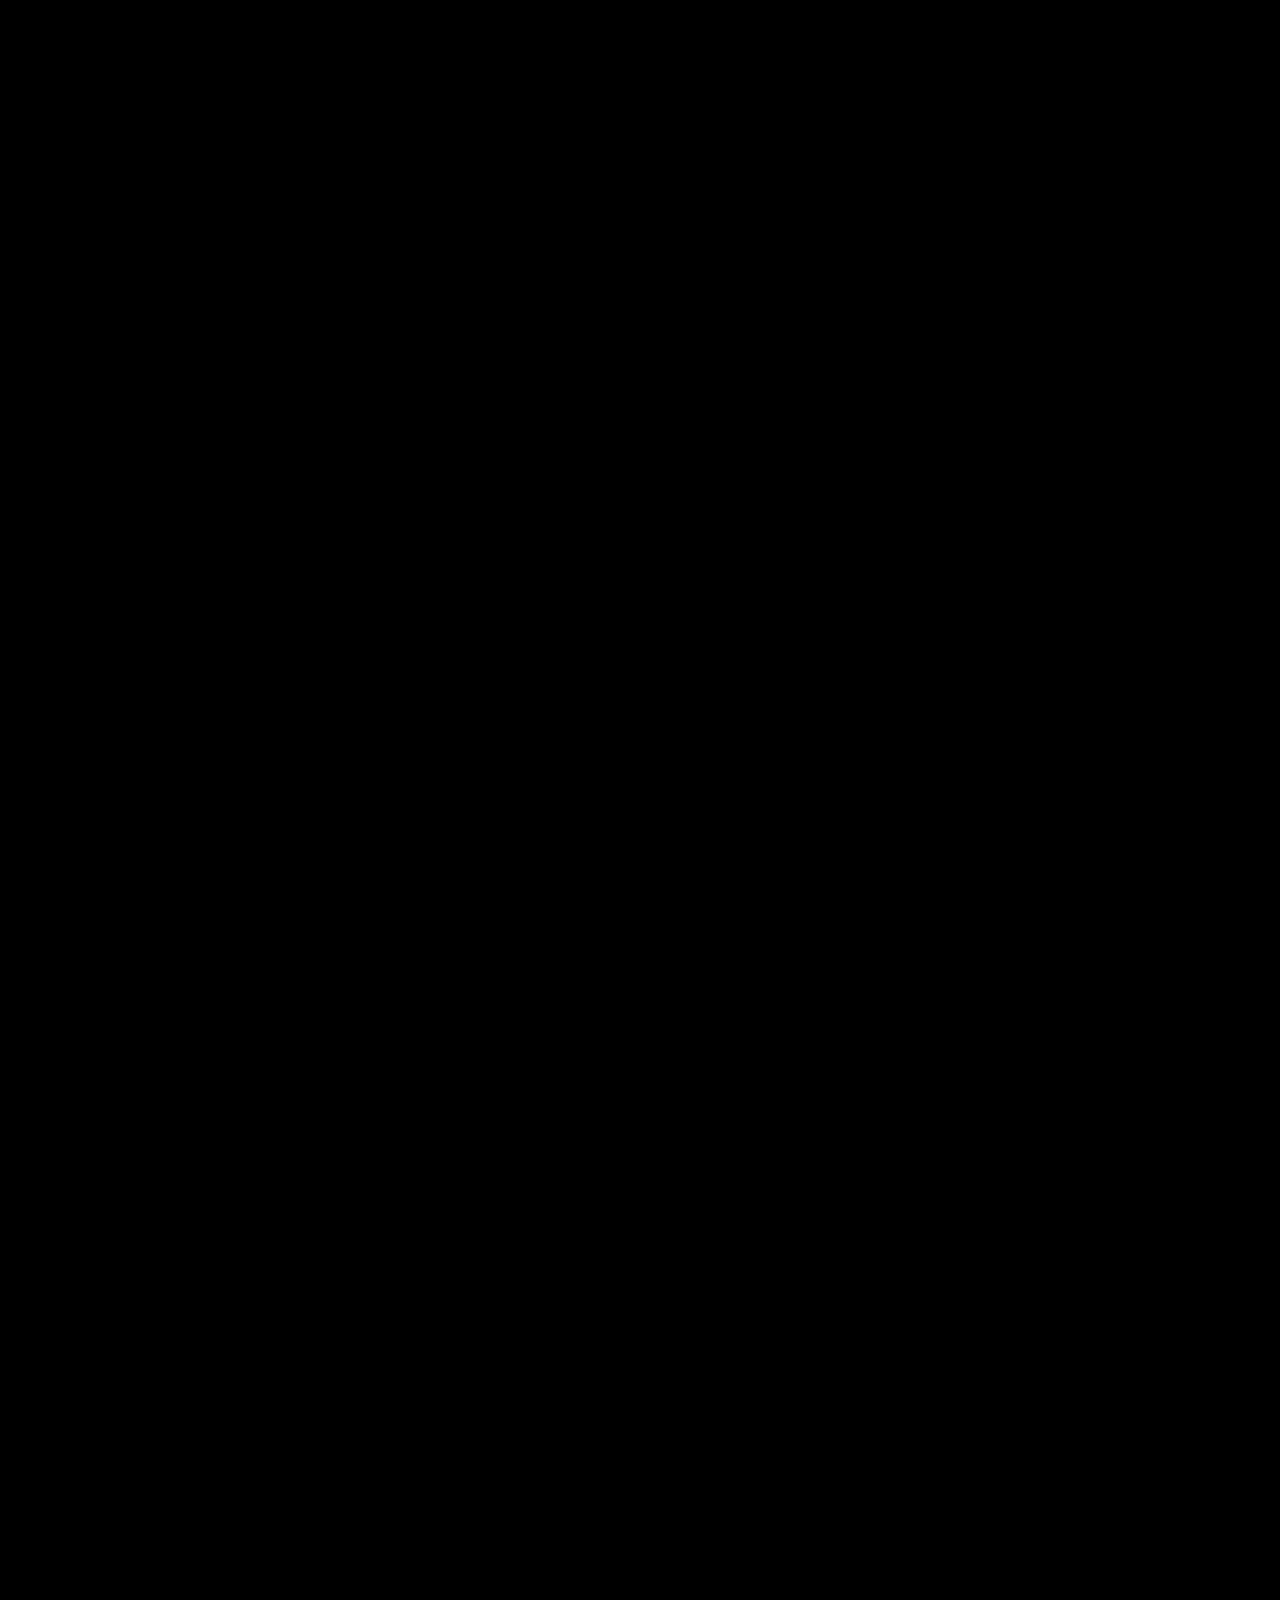
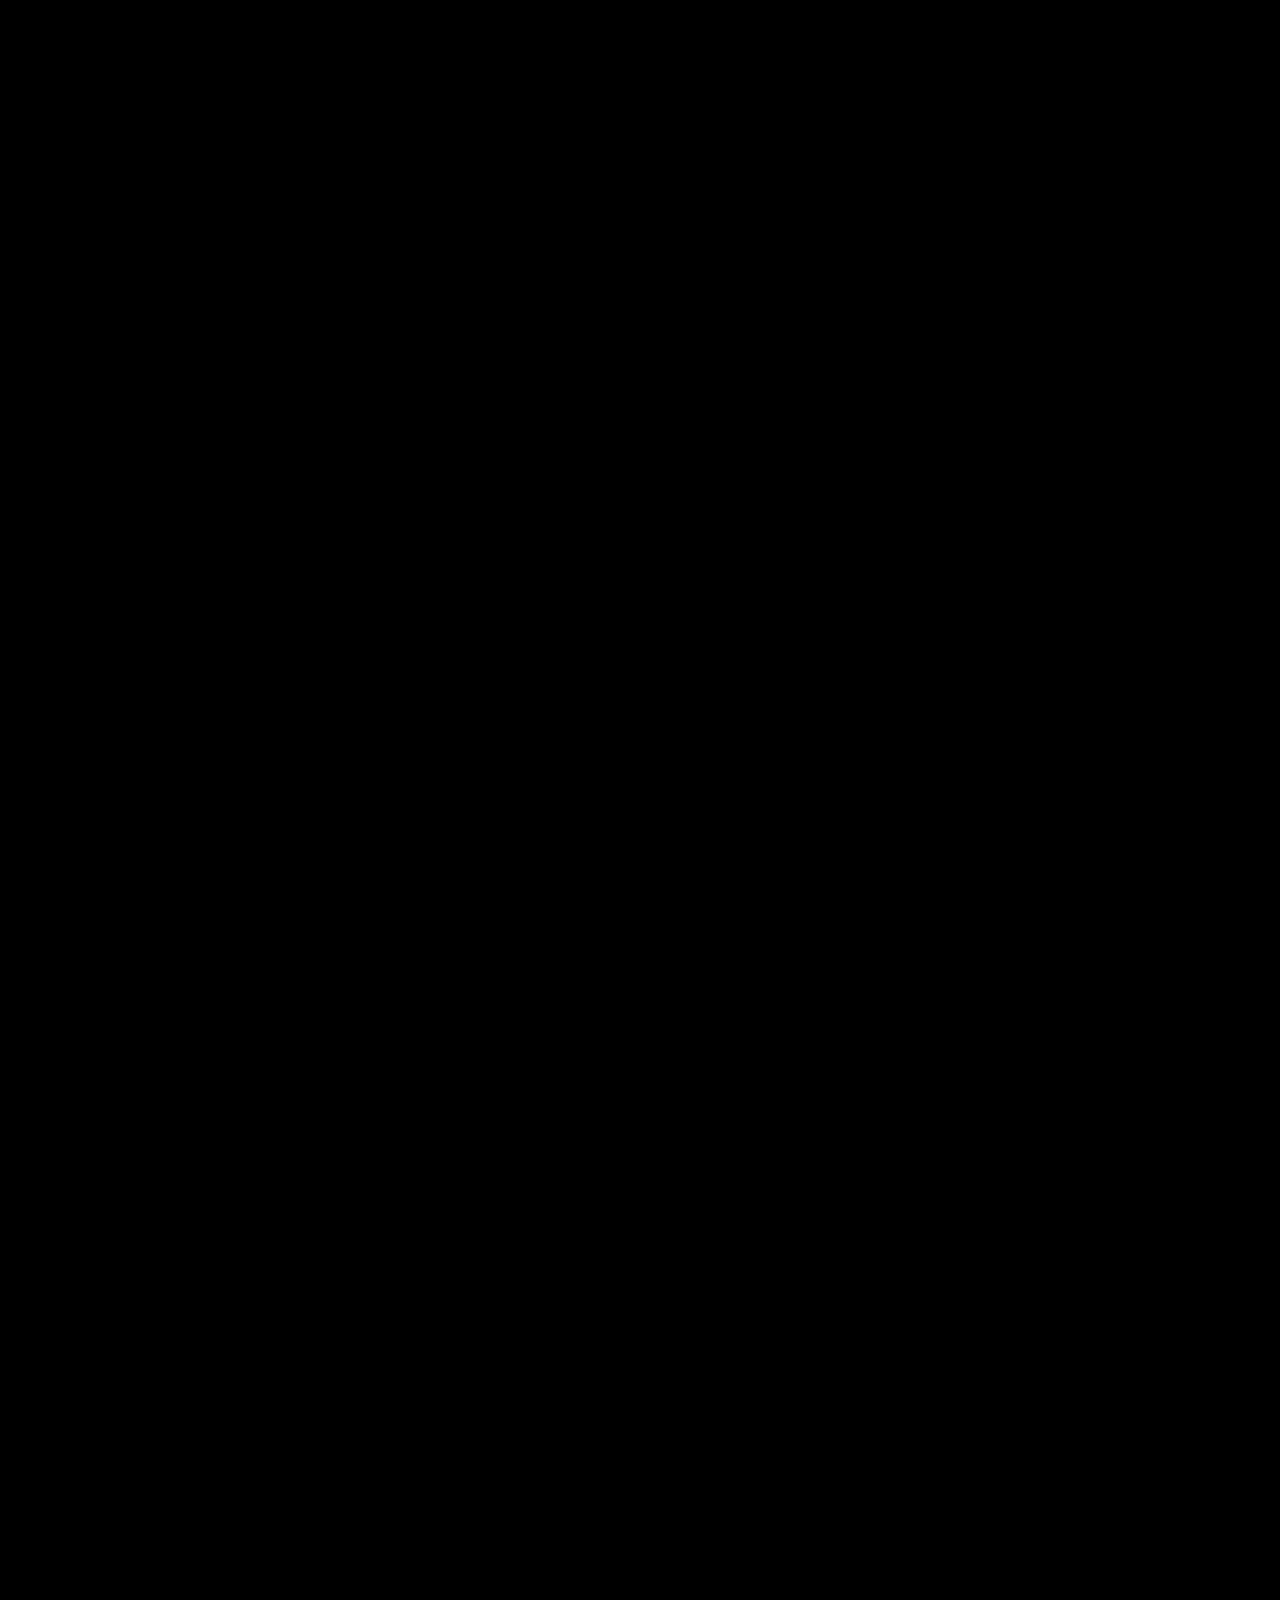
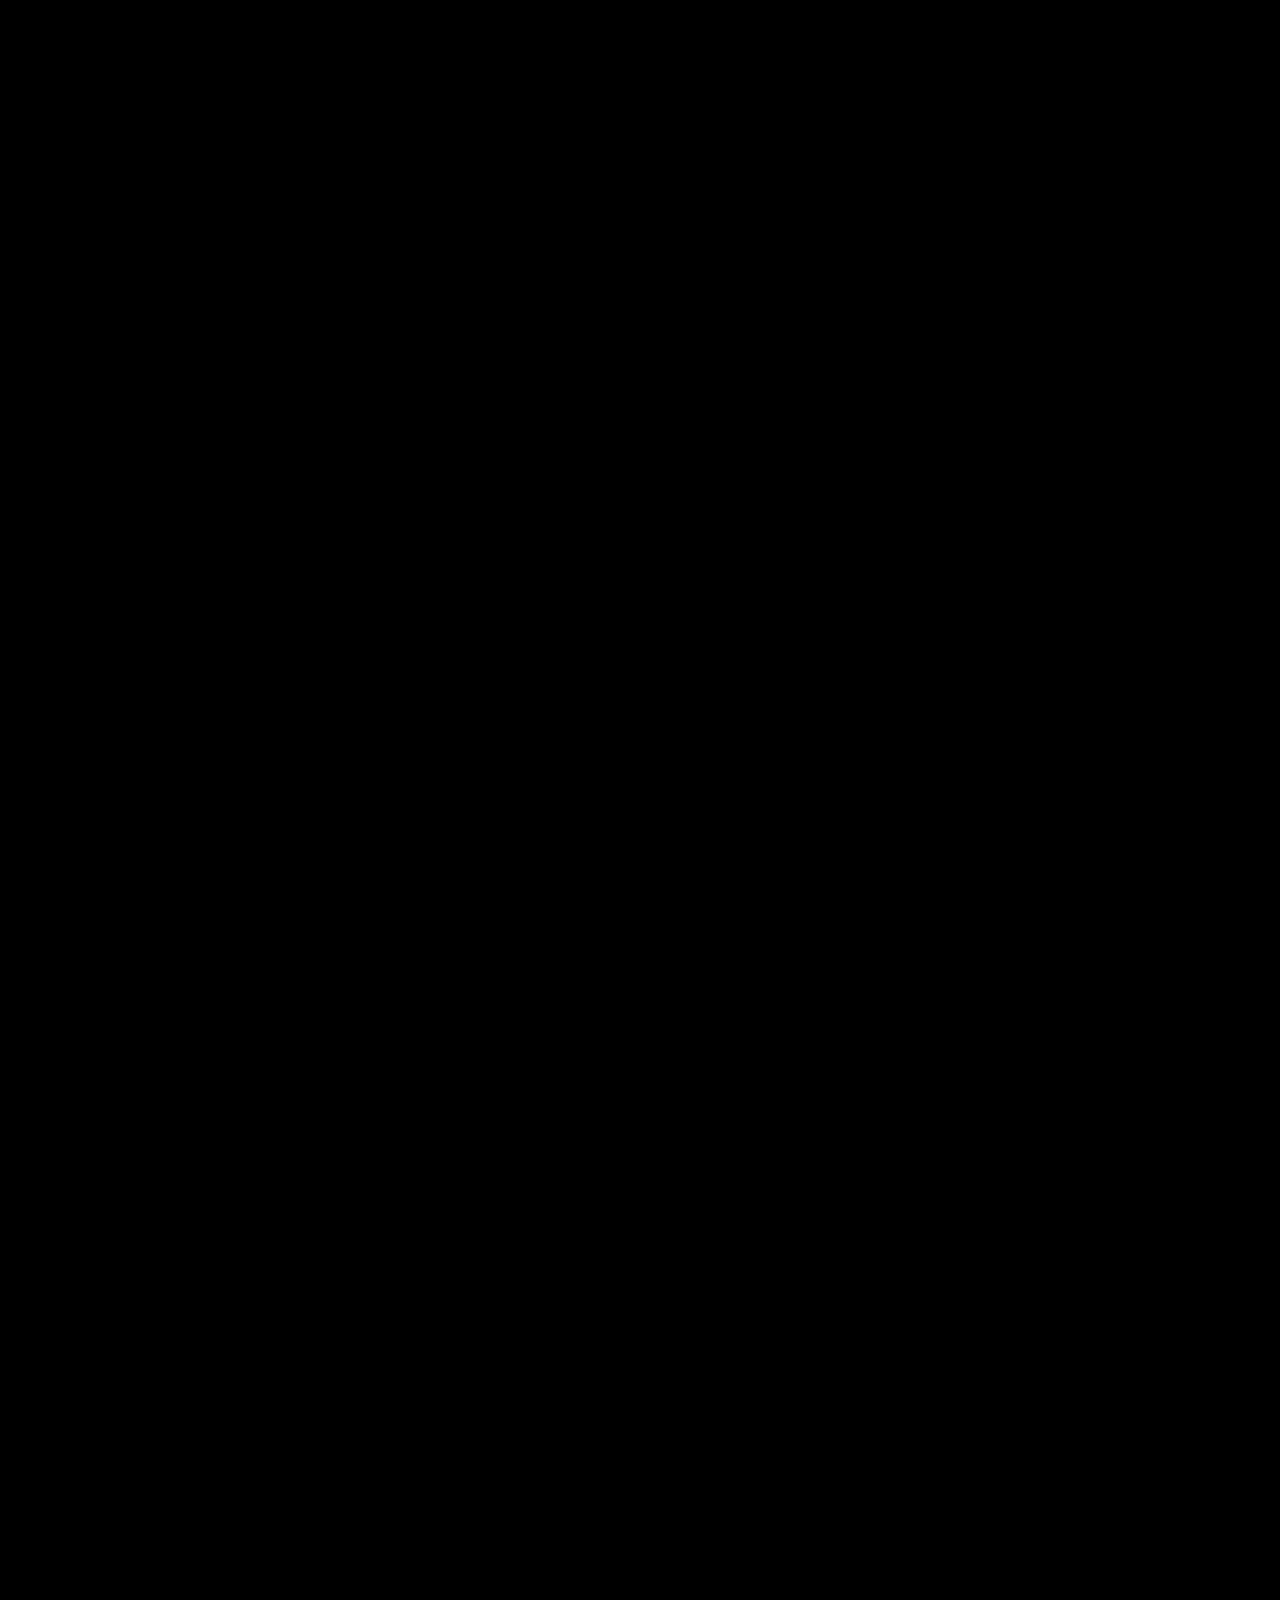
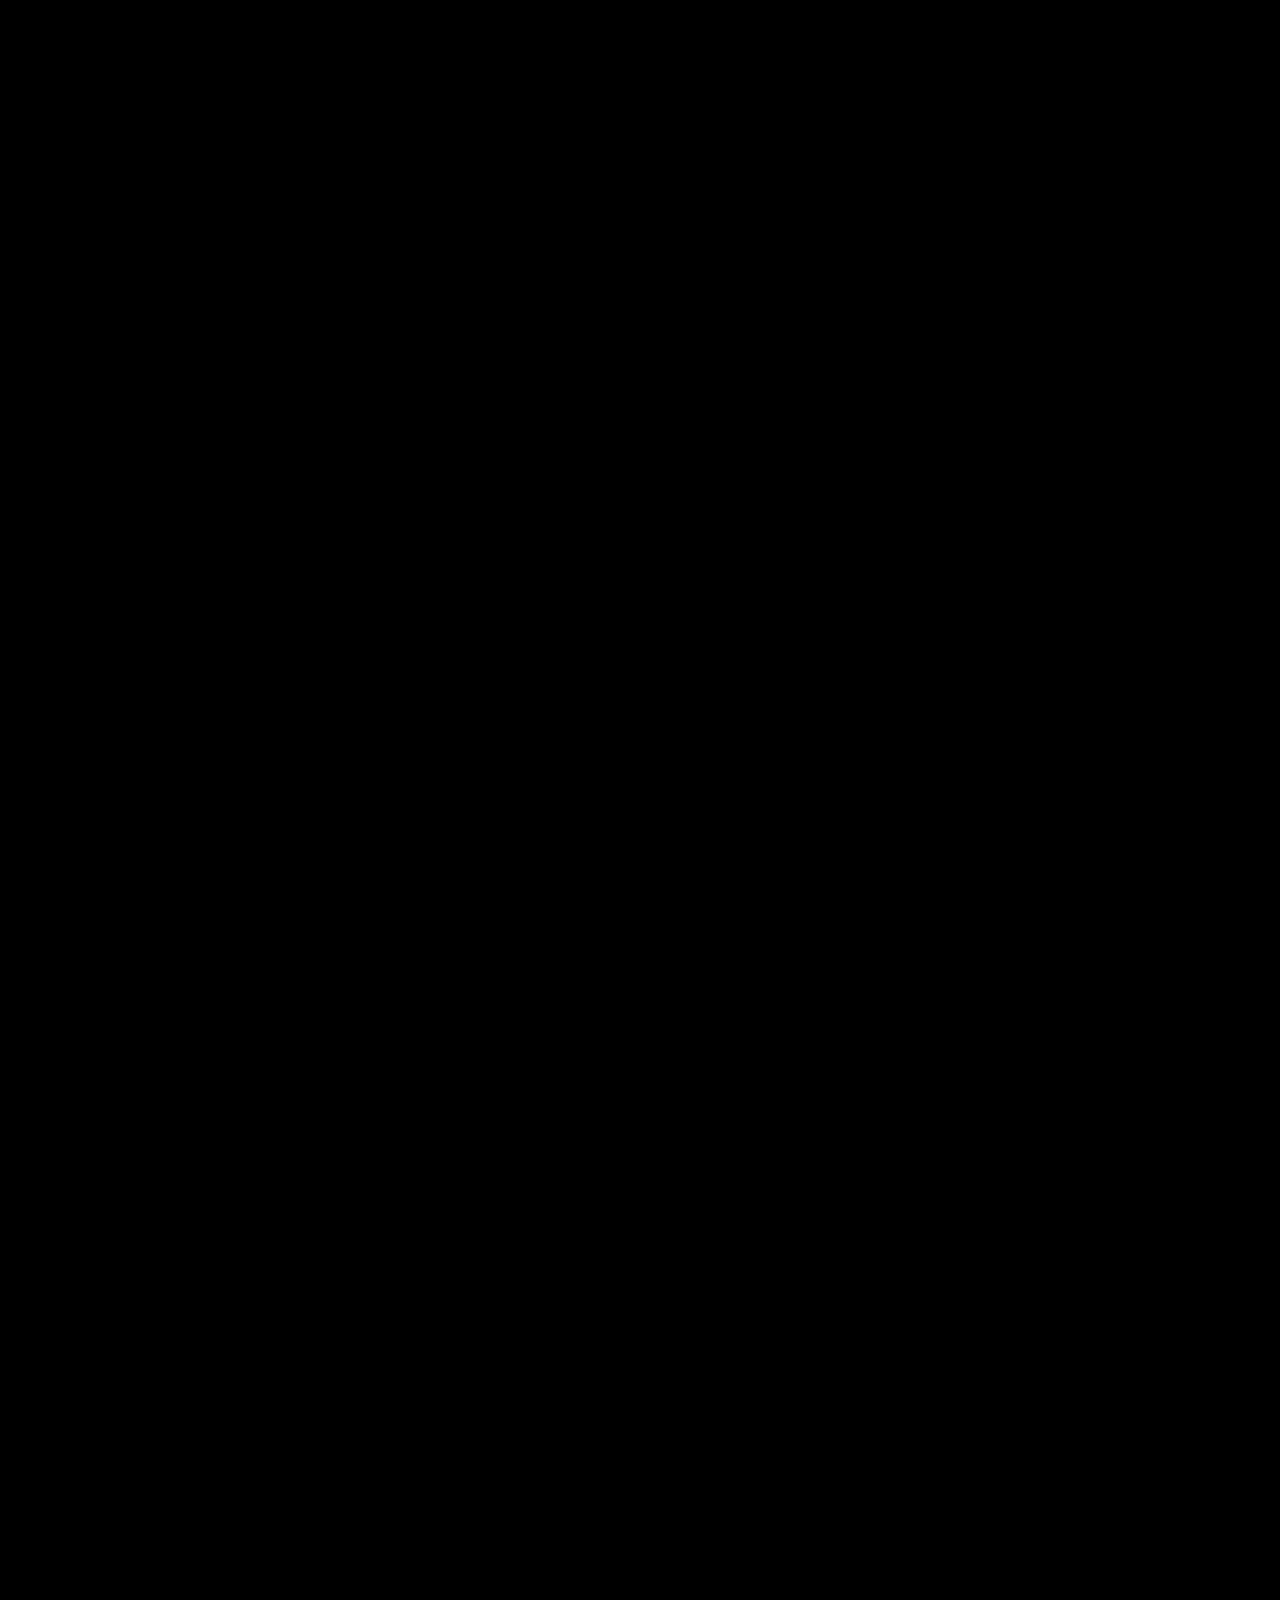
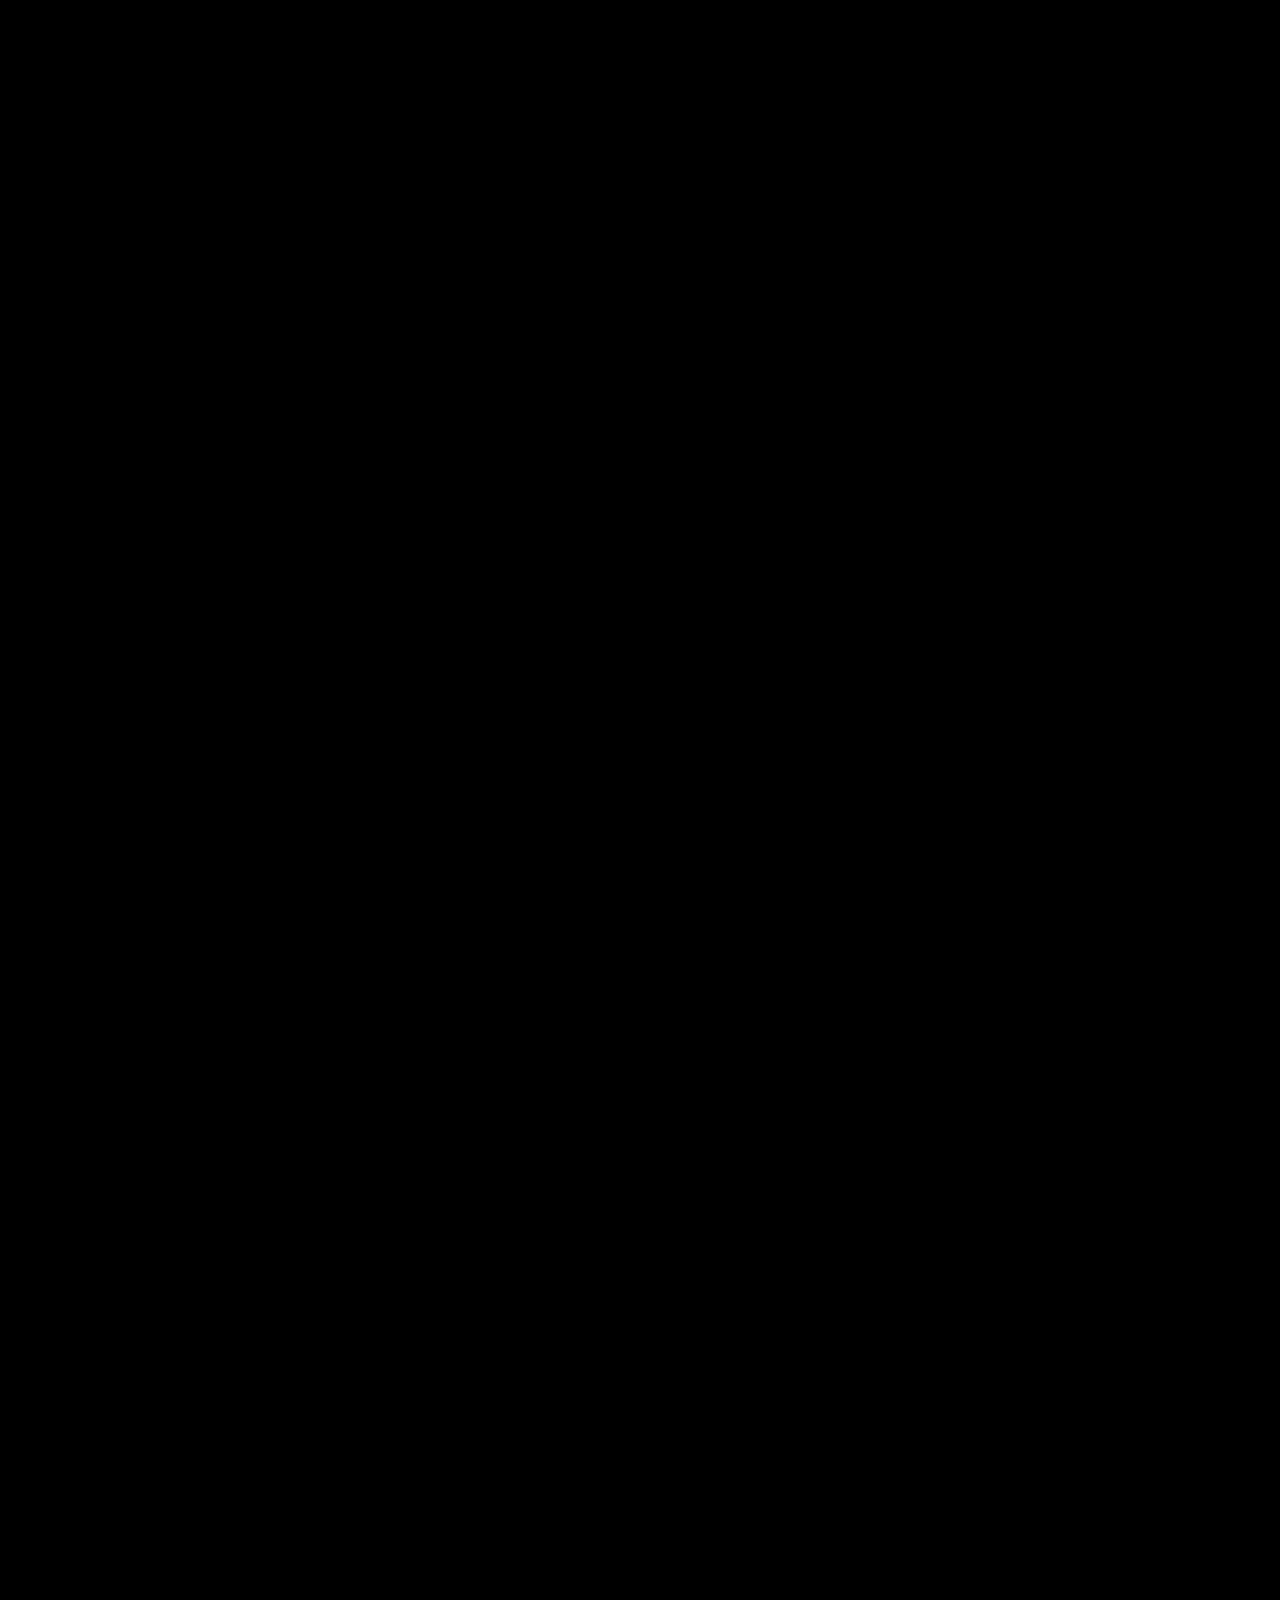
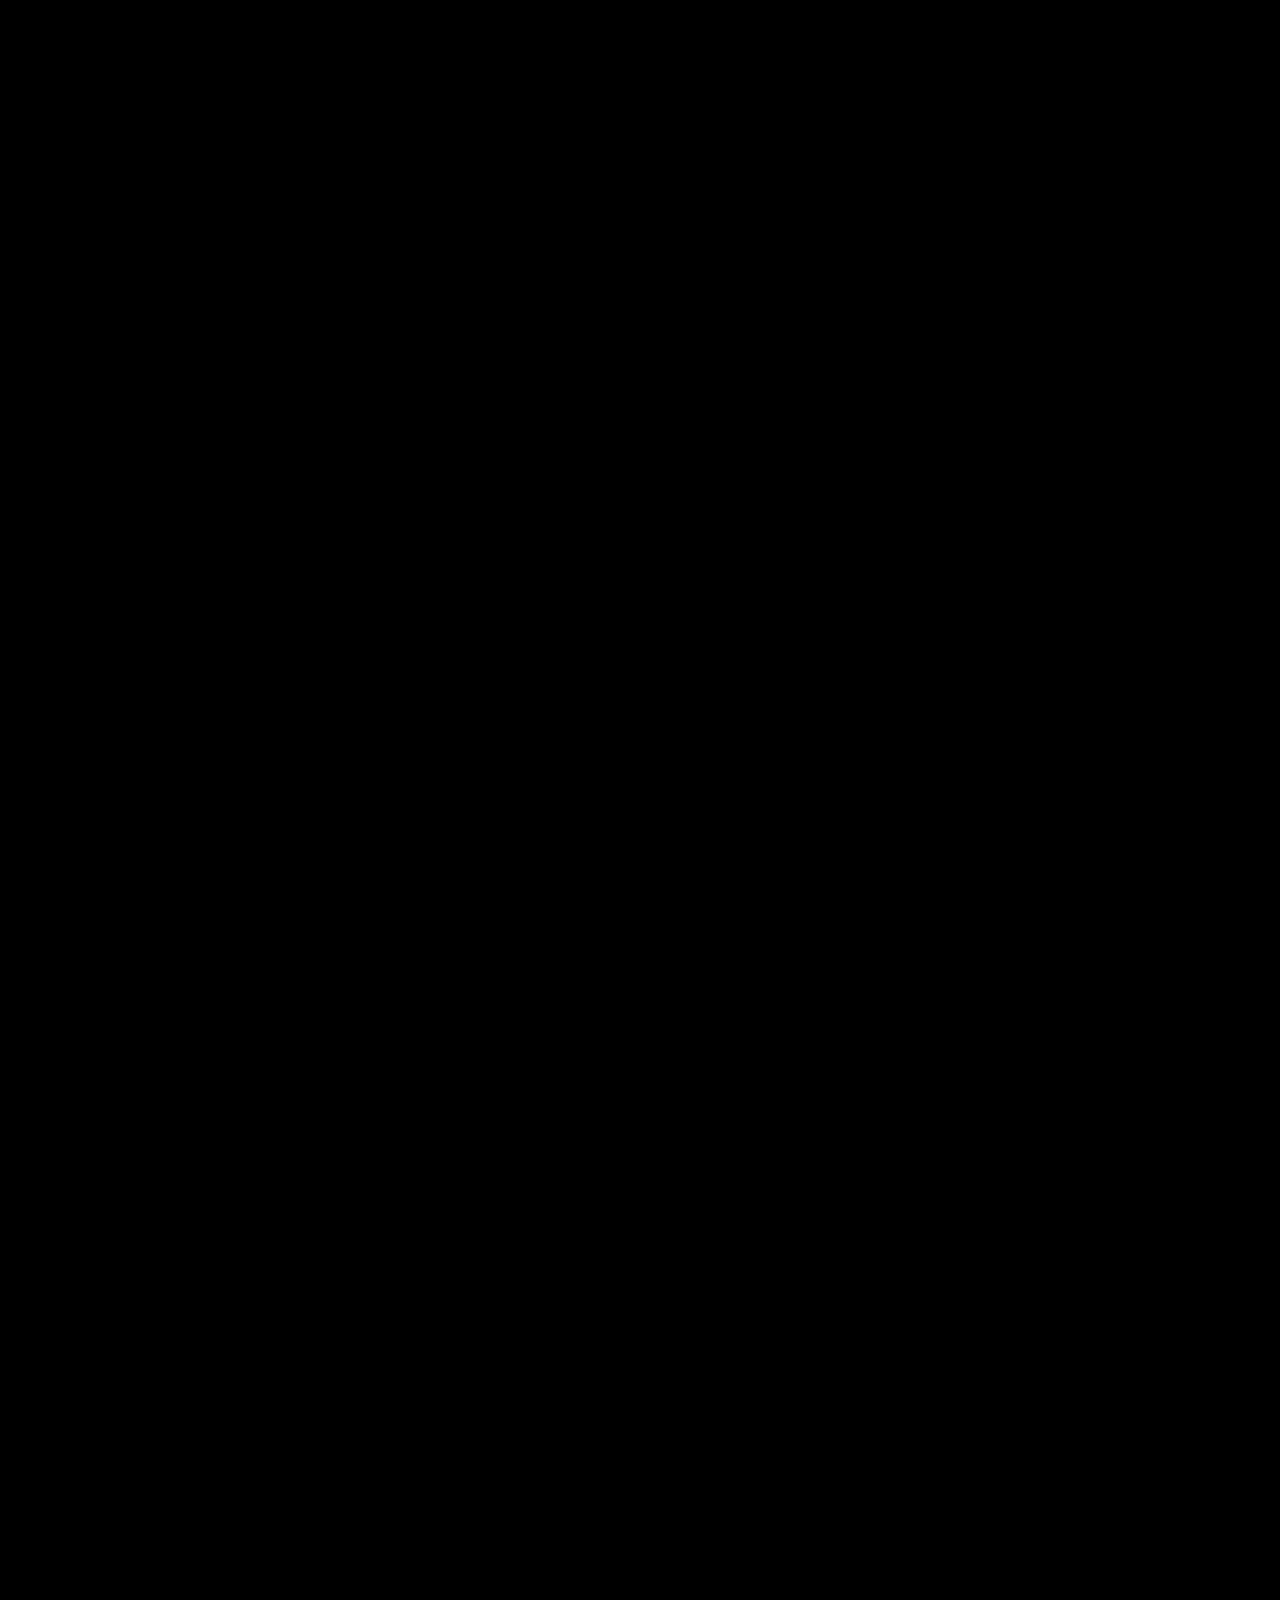
==== commit 51ef9208: "Red studio, type in front, brighter batons, slower flow, Careers and Contact - Background is now a f" ====
--- a/index.html
+++ b/index.html
@@ -22,6 +22,8 @@
 <div class="boot" id="boot">
   <p class="boot__mark">Rayudu Group</p>
   <div class="boot__line"><span id="bootBar"></span></div>
+  <p class="boot__pct" id="bootPct">0%</p>
+  <p class="boot__say">Assembling the ecosystem</p>
 </div>
 
 <!-- ── 3D WORLD ───────────────────────────────────────────────────── -->
@@ -37,10 +39,14 @@
 
   <!-- floating light batons -->
   <div class="batons" id="batons" aria-hidden="true">
-    <i style="--a:42deg;--x:16%;--y:18%;--l:30vh;--w:9px;--d:0s;--z:1"></i>
-    <i style="--a:-44deg;--x:78%;--y:26%;--l:22vh;--w:7px;--d:-6s;--z:.6"></i>
-    <i style="--a:41deg;--x:68%;--y:72%;--l:26vh;--w:10px;--d:-11s;--z:1.3"></i>
-    <i style="--a:-43deg;--x:24%;--y:78%;--l:17vh;--w:6px;--d:-16s;--z:.45"></i>
+    <i style="--a:62deg;--x:7%;--y:54%;--l:26vh;--w:9px;--d:0s"></i>
+    <i style="--a:44deg;--x:15%;--y:24%;--l:30vh;--w:10px;--d:-4s"></i>
+    <i style="--a:22deg;--x:34%;--y:8%;--l:20vh;--w:7px;--d:-8s"></i>
+    <i style="--a:-20deg;--x:64%;--y:7%;--l:22vh;--w:8px;--d:-12s"></i>
+    <i style="--a:-44deg;--x:83%;--y:24%;--l:28vh;--w:10px;--d:-16s"></i>
+    <i style="--a:-62deg;--x:92%;--y:56%;--l:24vh;--w:8px;--d:-20s"></i>
+    <i style="--a:-40deg;--x:74%;--y:80%;--l:16vh;--w:6px;--d:-24s"></i>
+    <i style="--a:40deg;--x:22%;--y:82%;--l:16vh;--w:6px;--d:-28s"></i>
   </div>
 
   <svg class="rings" id="rings" viewBox="0 0 1000 1000" preserveAspectRatio="xMidYMid meet" aria-hidden="true" focusable="false">
@@ -107,6 +113,11 @@
 
   <nav class="rail" id="rail" aria-label="Scene progress"></nav>
 
+  <button class="sound" id="soundBtn" aria-pressed="false" aria-label="Toggle sound">
+    <span class="sound__bars"><i></i><i></i><i></i><i></i></span><span id="soundLabel">Sound off</span>
+  </button>
+  <p class="sound__hint" id="soundHint">Click anywhere to enable the sound</p>
+
   <footer class="bar">
     <div class="bar__left">
       <p class="counter"><span id="counterNow">01</span><span class="counter__sep">/</span><span id="counterAll">10</span></p>
@@ -124,6 +135,31 @@
       <a class="bar__link" href="mailto:hello@rayudugroup.in">Get in touch <span>&#8599;</span></a>
     </div>
   </footer>
+
+<footer class="sitefoot sitefoot--float">
+  <div>
+    <p class="eyebrow">Rayudu Group</p>
+    <p><strong>Rayudu Empire Private Limited</strong><br>Inspiring to growth…</p>
+  </div>
+  <div>
+    <p class="eyebrow">India</p>
+    <p>6/5/989, Srinagar Colony,<br>Anantapur, Andhra Pradesh,<br>India, 515002.</p>
+  </div>
+  <div>
+    <p class="eyebrow">USA</p>
+    <p>30 N Gould St Suite R,<br>Sheridan, Wyoming, 82801.</p>
+  </div>
+  <div>
+    <p class="eyebrow">Contact us</p>
+    <p><a class="wa" href="https://api.whatsapp.com/send?phone=919985722289" target="_blank" rel="noopener">&#9742; +91 99857 22289</a></p>
+    <p><a href="mailto:hello@rayudugroup.in">hello@rayudugroup.in</a></p>
+    <p><a href="mailto:rayudugroup07@gmail.com">rayudugroup07@gmail.com</a></p>
+  </div>
+  <div class="sitefoot__legal">
+    <span>© 2026 Rayudu Group</span>
+    <span>Privacy Policy · Terms of Use · Cookie Policy</span>
+  </div>
+</footer>
 
   <!-- ── full-screen menu ── -->
   <div class="menu" id="menu" hidden>
@@ -151,6 +187,7 @@
     </div>
   </div>
 
+  <audio id="track-audio" src="assets/smoothjazzforeagle.mp3" loop preload="none"></audio>
 </div>
 
 <!-- scroll track: gives the document its height, nothing else -->
--- a/styles.css
+++ b/styles.css
@@ -55,13 +55,16 @@
 /* ---------- loading reveal ---------- */
 .boot{
   position:fixed;inset:0;z-index:90;display:flex;flex-direction:column;
-  align-items:center;justify-content:center;gap:28px;background:#000;
+  align-items:center;justify-content:center;gap:18px;
+  background:radial-gradient(70vw 60vh at 50% 46%,#9D1C1A,#5C0D0D 70%,#4A0A0A 100%);
   transition:opacity 1s var(--ease);
 }
 .boot__mark{
   margin:0;font-family:var(--display);font-weight:600;font-size:clamp(22px,3vw,38px);
   letter-spacing:-.02em;color:rgba(245,245,242,.82);animation:bootPulse 2.8s ease-in-out infinite;
 }
+.boot__pct{margin:0;font:600 11px/1 var(--sans);letter-spacing:.24em;color:rgba(245,245,242,.8);font-variant-numeric:tabular-nums}
+.boot__say{margin:0;font-size:9px;font-weight:600;letter-spacing:.3em;text-transform:uppercase;color:var(--mute)}
 .boot__line{width:150px;height:1px;background:rgba(245,245,242,.14);overflow:hidden}
 .boot__line span{display:block;height:100%;background:var(--white);transform:scaleX(0);transform-origin:0 50%;transition:transform .4s var(--ease)}
 body.is-live .boot{opacity:0;pointer-events:none}
@@ -71,10 +74,9 @@
 .stage{
   position:fixed;inset:0;z-index:1;overflow:hidden;
   background:
-    radial-gradient(46vw 44vh at 50% 42%, color-mix(in srgb,var(--scene-accent) 24%,transparent), transparent 70%),
-    radial-gradient(64vw 60vh at 50% 44%, #A81C1C 0%, rgba(151,24,24,.62) 34%, rgba(90,13,13,.3) 58%, transparent 76%),
-    radial-gradient(130vw 125vh at 50% 50%, #1A0404 30%, #0D0202 72%, #050101 100%),
-    #050101;
+    radial-gradient(44vw 42vh at 50% 42%, color-mix(in srgb,var(--scene-accent) 16%,transparent), transparent 72%),
+    radial-gradient(76vw 92vh at 50% 42%,
+      #C62825 0%, #B01F1D 20%, #8E1515 44%, #6B0F0F 66%, #510A0A 84%, #420808 100%);
   opacity:0;transition:opacity 1.6s var(--ease);
 }
 body.is-live .stage{opacity:1}
@@ -90,8 +92,8 @@
 .vignette{
   position:absolute;inset:0;z-index:3;pointer-events:none;
   background:
-    radial-gradient(88% 84% at 50% 46%,transparent 40%,rgba(26,4,4,.55) 74%,rgba(5,1,1,.92) 100%),
-    linear-gradient(to bottom,rgba(5,1,1,.4),transparent 16%,transparent 66%,rgba(5,1,1,.72));
+    radial-gradient(96% 92% at 50% 44%,transparent 54%,rgba(70,9,9,.42) 82%,rgba(52,6,6,.6) 100%),
+    linear-gradient(to bottom,rgba(60,8,8,.3),transparent 14%,transparent 70%,rgba(52,6,6,.44));
 }
 .grain{
   position:absolute;inset:-30%;z-index:4;pointer-events:none;opacity:var(--grain-opacity);mix-blend-mode:overlay;
@@ -112,16 +114,17 @@
 .batons i{
   position:absolute;left:var(--x);top:var(--y);width:var(--w);height:var(--l);
   border-radius:999px;transform:rotate(var(--a));transform-origin:50% 50%;
-  background:linear-gradient(to bottom,rgba(255,255,255,.12),#fff 16%,#fff 84%,rgba(255,255,255,.12));
+  background:linear-gradient(to bottom,rgba(255,255,255,.55),#fff 10%,#fff 90%,rgba(255,255,255,.55));
   box-shadow:
-    0 0 14px 2px rgba(255,255,255,.55),
-    0 0 46px 10px rgba(255,235,235,.3),
-    0 0 110px 34px rgba(255,120,100,.18);
-  opacity:.85;animation:batonFloat 19s var(--d) ease-in-out infinite;
+    0 0 10px 1px #fff,
+    0 0 26px 6px rgba(255,255,255,.75),
+    0 0 70px 18px rgba(255,210,200,.45),
+    0 0 150px 48px rgba(255,90,70,.3);
+  opacity:1;animation:batonFloat 21s var(--d) ease-in-out infinite;
 }
 @keyframes batonFloat{
-  0%,100%{translate:0 0;opacity:.6}
-  50%{translate:0 -26px;opacity:.95}
+  0%,100%{translate:0 0;opacity:.82}
+  50%{translate:0 -22px;opacity:1}
 }
 .atmos__motes i{
   position:absolute;left:var(--x);top:var(--y);width:2px;height:2px;border-radius:50%;
@@ -168,7 +171,7 @@
 .arc.is-active{opacity:1;stroke-dashoffset:0}
 
 /* ---------- scene typography (behind the sculpture) ---------- */
-.scenes{position:absolute;inset:0;z-index:1;pointer-events:none}
+.scenes{position:absolute;inset:0;z-index:6;pointer-events:none}
 .scenes--front{position:absolute;inset:0;z-index:1;pointer-events:none}
 .scene{
   position:absolute;top:50%;translate:0 -50%;width:min(540px,44vw);
@@ -200,24 +203,72 @@
 }
 .scene__links a:hover{border-bottom-color:var(--line)}
 
+/* liquid glass tab behind the sector copy */
+.scene--glass{
+  padding:clamp(24px,2.2vw,38px) clamp(24px,2.4vw,40px);
+  border-radius:26px;
+  background:linear-gradient(135deg,rgba(46,6,6,.52),rgba(20,2,2,.4) 48%,rgba(46,6,6,.5));
+  border:1px solid rgba(255,255,255,.14);
+  box-shadow:0 26px 80px rgba(20,1,1,.5),inset 0 1px 0 rgba(255,255,255,.18);
+  backdrop-filter:blur(20px) saturate(1.1);-webkit-backdrop-filter:blur(20px) saturate(1.1);
+  rotate:-1.4deg;transition:rotate 1.4s var(--slow);
+}
+.scene--glass.scene--left{rotate:1.4deg}
+
 /* opening shot: the mark runs across the top, the claim sits low left */
 .scene--hero{
   top:0;left:0;right:0;bottom:0;translate:0 0;width:auto;
-  display:flex;flex-direction:column;
+  display:flex;flex-direction:column;align-items:center;text-align:center;
   padding:calc(var(--pad) + 58px) var(--pad) calc(var(--bar) + var(--pad));
 }
+.scene--hero .hero__claim,.scene--hero .scene__body{text-align:center}
 .hero__mark{
   margin:10px 0 0;font-family:var(--display);font-weight:600;
-  font-size:clamp(46px,11.4vw,198px);line-height:.86;letter-spacing:-.052em;color:var(--white);
-  white-space:nowrap;
+  font-size:clamp(44px,10.6vw,186px);line-height:1.04;letter-spacing:-.05em;color:var(--white);
+  white-space:nowrap;padding:0 .04em;width:100%;text-align:center;
 }
 .hero__mark sup{font-size:.26em;top:-.9em}
 .hero__claim{
-  margin:auto 0 0;font-family:var(--display);font-weight:500;
+  margin:auto auto 0;font-family:var(--display);font-weight:500;
   font-size:clamp(17px,1.7vw,27px);line-height:1.3;letter-spacing:-.012em;color:var(--white);
 }
 .scene--hero .scene__body{margin-top:18px;max-width:34ch;font-size:13.5px}
 .scene--hero .scene__eyebrow{display:none}
+
+/* ---------- glass contact form ---------- */
+.gform{margin:26px 0 0;display:grid;gap:12px}
+.gform__row{display:grid;grid-template-columns:1fr 1fr;gap:12px}
+.gform input,.gform textarea{
+  width:100%;padding:13px 16px;border-radius:14px;color:var(--white);
+  background:rgba(255,255,255,.08);border:1px solid rgba(255,255,255,.16);
+  font:400 13px/1.5 var(--sans);backdrop-filter:blur(10px);
+  transition:border-color .35s var(--ease),background-color .35s var(--ease);
+}
+.gform input::placeholder,.gform textarea::placeholder{color:rgba(245,245,242,.44)}
+.gform input:focus,.gform textarea:focus{outline:none;border-color:rgba(255,255,255,.44);background:rgba(255,255,255,.13)}
+.gform textarea{min-height:84px;resize:vertical}
+.gform button{
+  justify-self:start;margin-top:4px;padding:13px 30px;border-radius:40px;
+  background:linear-gradient(135deg,#D83A32,#A6322A);color:#fff;
+  font:600 10.5px/1 var(--sans);letter-spacing:.24em;text-transform:uppercase;
+  box-shadow:0 12px 30px rgba(216,58,50,.35);transition:transform .35s var(--ease),box-shadow .35s var(--ease);
+}
+.gform button:hover{transform:translateY(-2px);box-shadow:0 18px 40px rgba(216,58,50,.45)}
+.gform__note{margin:4px 0 0;font-size:10px;letter-spacing:.16em;text-transform:uppercase;color:var(--mute)}
+
+/* ---------- site footer (every page) ---------- */
+.sitefoot{
+  display:grid;grid-template-columns:repeat(auto-fit,minmax(200px,1fr));gap:26px;
+  padding:34px var(--pad) calc(26px + env(safe-area-inset-bottom));
+  border-top:1px solid rgba(255,255,255,.12);background:rgba(40,5,5,.55);
+  backdrop-filter:blur(14px);-webkit-backdrop-filter:blur(14px);
+}
+.sitefoot p{margin:0 0 6px;font-size:11.5px;line-height:1.65;color:rgba(245,245,242,.6)}
+.sitefoot a:hover{color:#fff}
+.sitefoot .eyebrow{margin-bottom:10px}
+.sitefoot__legal{grid-column:1/-1;display:flex;justify-content:space-between;gap:16px;flex-wrap:wrap;
+  padding-top:18px;border-top:1px solid rgba(255,255,255,.08);font-size:9px;letter-spacing:.2em;text-transform:uppercase;color:var(--mute)}
+.wa{display:inline-flex;align-items:center;gap:8px;color:#4ade80}
 
 /* ---------- hotspots ---------- */
 .hotspot{
@@ -303,7 +354,7 @@
 .counter{margin:0;font-size:10px;font-weight:500;letter-spacing:.22em;color:var(--dim);font-variant-numeric:tabular-nums}
 .counter__sep{margin:0 7px;color:var(--mute)}
 .counter__label{margin:5px 0 0;font-size:8.5px;font-weight:600;letter-spacing:.3em;text-transform:uppercase;color:var(--scene-line);transition:color 1s var(--ease)}
-.bar__switch{display:flex;align-items:center;gap:10px;position:relative}
+.bar__switch{display:grid;grid-template-columns:34px 232px 34px;align-items:center;gap:12px;position:relative;justify-items:center}
 .switch__arrow{
   width:34px;height:34px;border-radius:50%;border:1px solid var(--hair-soft);
   display:grid;place-content:center;font-size:17px;line-height:1;color:var(--dim);
@@ -312,7 +363,8 @@
 .switch__arrow:hover:not(:disabled){color:#fff;border-color:var(--hair);background:rgba(255,255,255,.06)}
 .switch__arrow:disabled{opacity:.25;cursor:default}
 .switch__pill{
-  min-width:190px;text-align:center;padding:11px 24px;border-radius:40px;
+  width:232px;height:42px;display:grid;place-content:center;text-align:center;padding:0 14px;border-radius:40px;
+  overflow:hidden;white-space:nowrap;text-overflow:ellipsis;
   background:rgba(245,245,242,.07);border:1px solid var(--hair-soft);backdrop-filter:blur(10px);
   font-family:var(--display);font-weight:500;font-size:11px;letter-spacing:.22em;text-transform:uppercase;color:var(--white);
 }
@@ -374,6 +426,42 @@
 body.is-fallback .ar-btn,body.is-fallback .hotspot{display:none}
 body.is-fallback .rings{opacity:.7}
 
+/* footer strip, revealed on the closing scene */
+.sitefoot--float{
+  position:absolute;left:0;right:0;bottom:0;z-index:8;
+  opacity:0;transform:translateY(16px);pointer-events:none;
+  transition:opacity 1s var(--ease),transform 1s var(--ease);
+  padding-bottom:calc(14px + env(safe-area-inset-bottom));
+}
+body[data-scene="connect"] .sitefoot--float{opacity:1;transform:none;pointer-events:auto}
+body[data-scene="connect"] .bar,body[data-scene="connect"] .sound{opacity:0;pointer-events:none}
+.sitefoot--float .sitefoot__legal{display:none}
+@media (max-width:720px){.sitefoot--float{display:none}}
+
+/* ---------- sound ---------- */
+.sound{
+  position:absolute;left:var(--pad);top:calc(var(--pad) + 54px);bottom:auto;z-index:12;
+  display:inline-flex;align-items:center;gap:9px;
+  font-size:8.5px;font-weight:600;letter-spacing:.26em;text-transform:uppercase;color:var(--mute);
+  transition:color .35s var(--ease);
+}
+.sound:hover{color:#fff}
+.sound__bars{display:flex;align-items:flex-end;gap:2px;height:11px}
+.sound__bars i{width:2px;background:currentColor;height:4px;border-radius:1px}
+.sound.is-on{color:rgba(245,245,242,.9)}
+.sound.is-on .sound__bars i{animation:eq .9s ease-in-out infinite}
+.sound.is-on .sound__bars i:nth-child(2){animation-delay:.15s}
+.sound.is-on .sound__bars i:nth-child(3){animation-delay:.3s}
+.sound.is-on .sound__bars i:nth-child(4){animation-delay:.45s}
+@keyframes eq{0%,100%{height:3px}50%{height:11px}}
+.sound__hint{
+  position:fixed;inset:auto 0 calc(var(--bar) + 8px) 0;z-index:40;text-align:center;
+  font-size:9px;letter-spacing:.2em;color:rgba(245,245,242,.7);pointer-events:none;
+  opacity:0;transition:opacity .8s var(--ease);
+}
+body.is-live .sound__hint{opacity:1}
+body.sound-ready .sound__hint{opacity:0}
+
 /* ---------- AR ---------- */
 .ar-btn{
   position:absolute;bottom:calc(var(--bar) + 8px);left:50%;translate:-50% 0;
@@ -437,3 +525,6 @@
   .grain,.atmos__motes i,.atmos__streaks i,#ringTicks,.boot__mark,.hotspot__pulse{animation:none!important}
   *{transition-duration:.14s!important}
 }
+
+body:not(.sound-ready) .switch__hint{opacity:0}
+.scene--hero .hero__claim{margin-bottom:6vh}
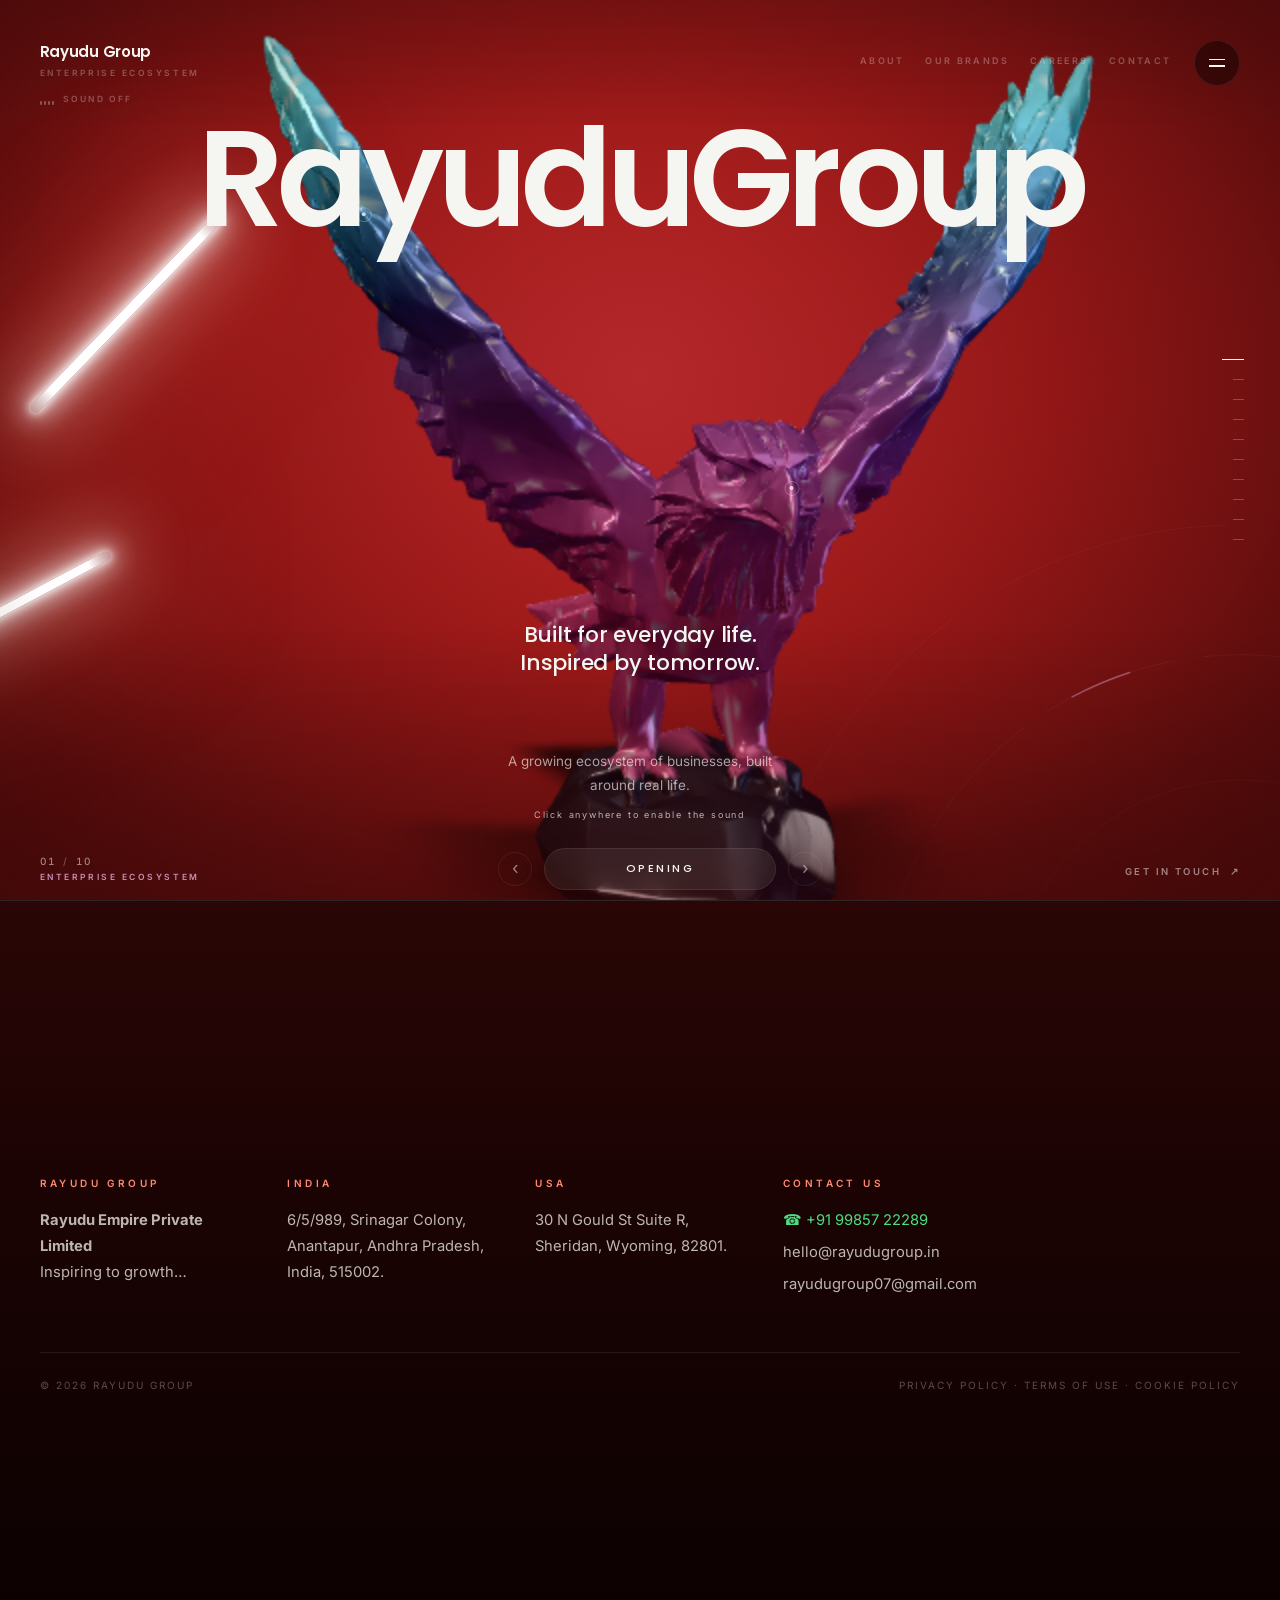
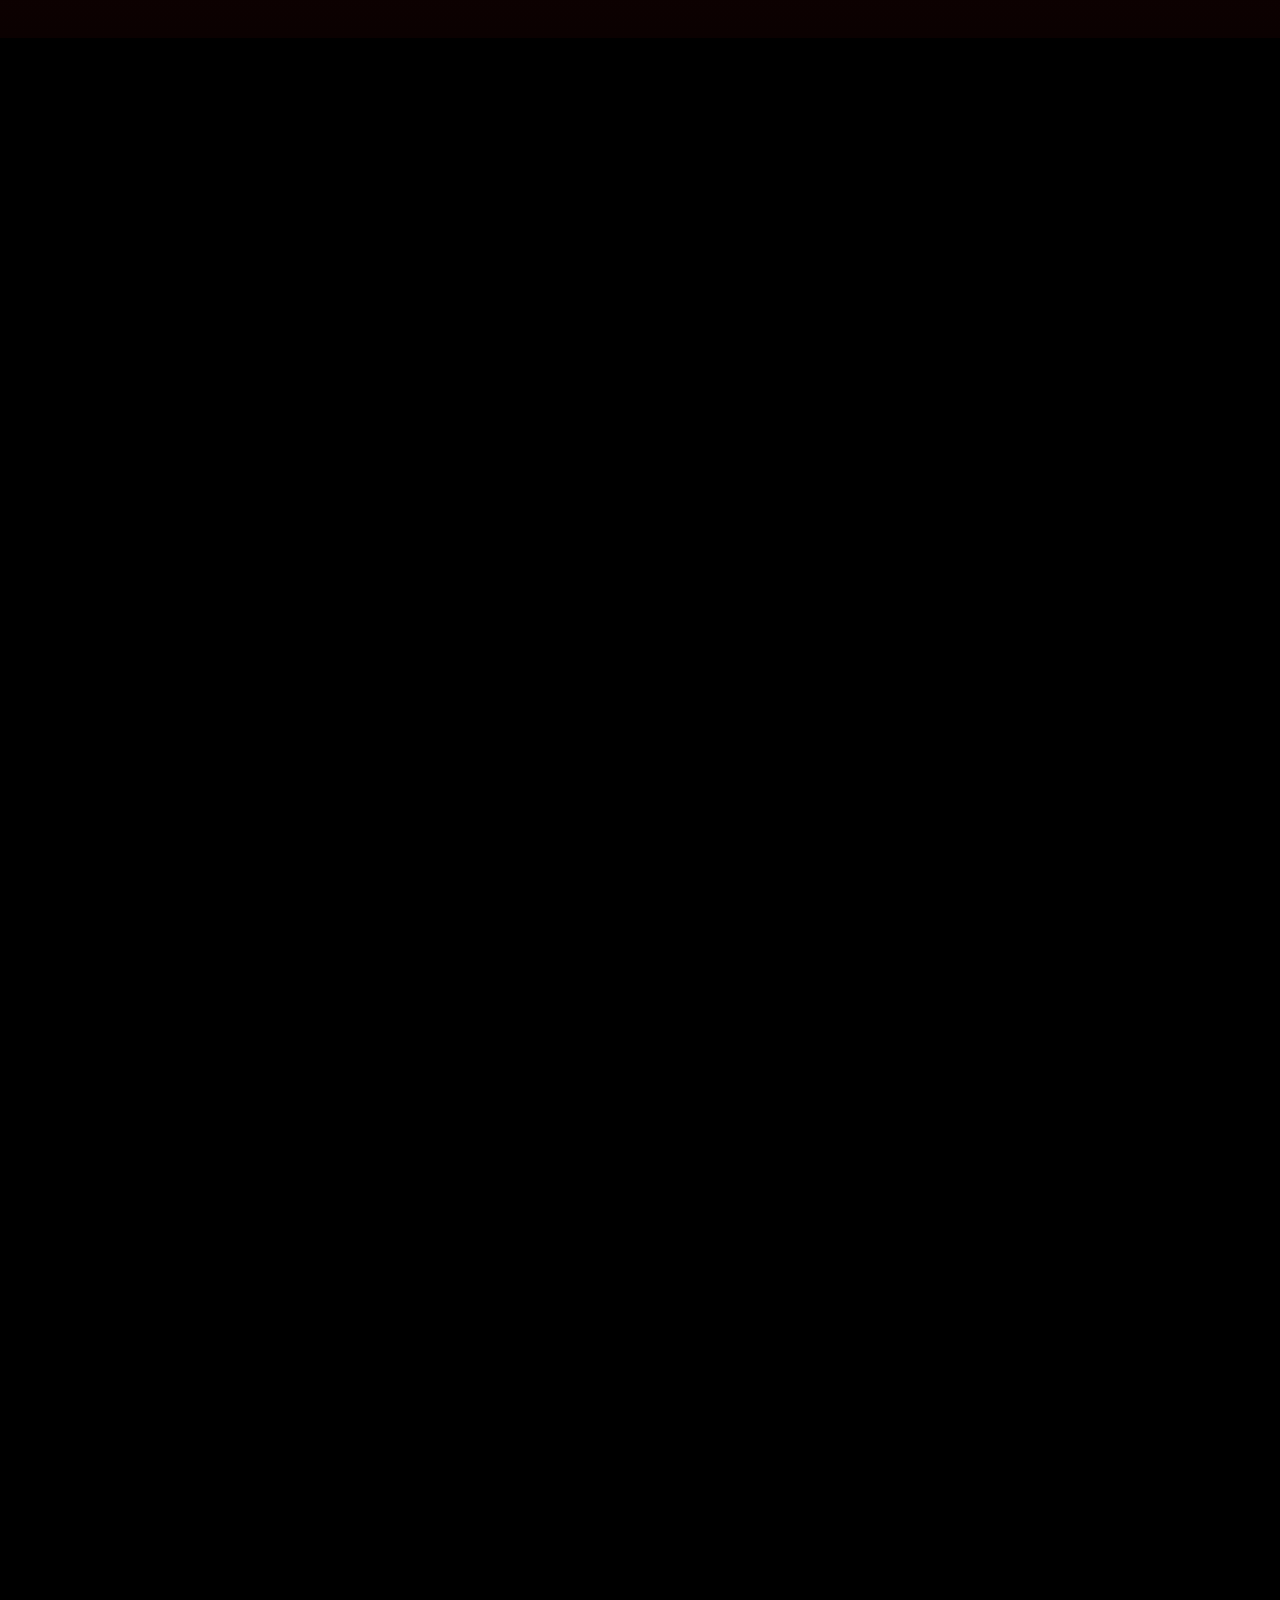
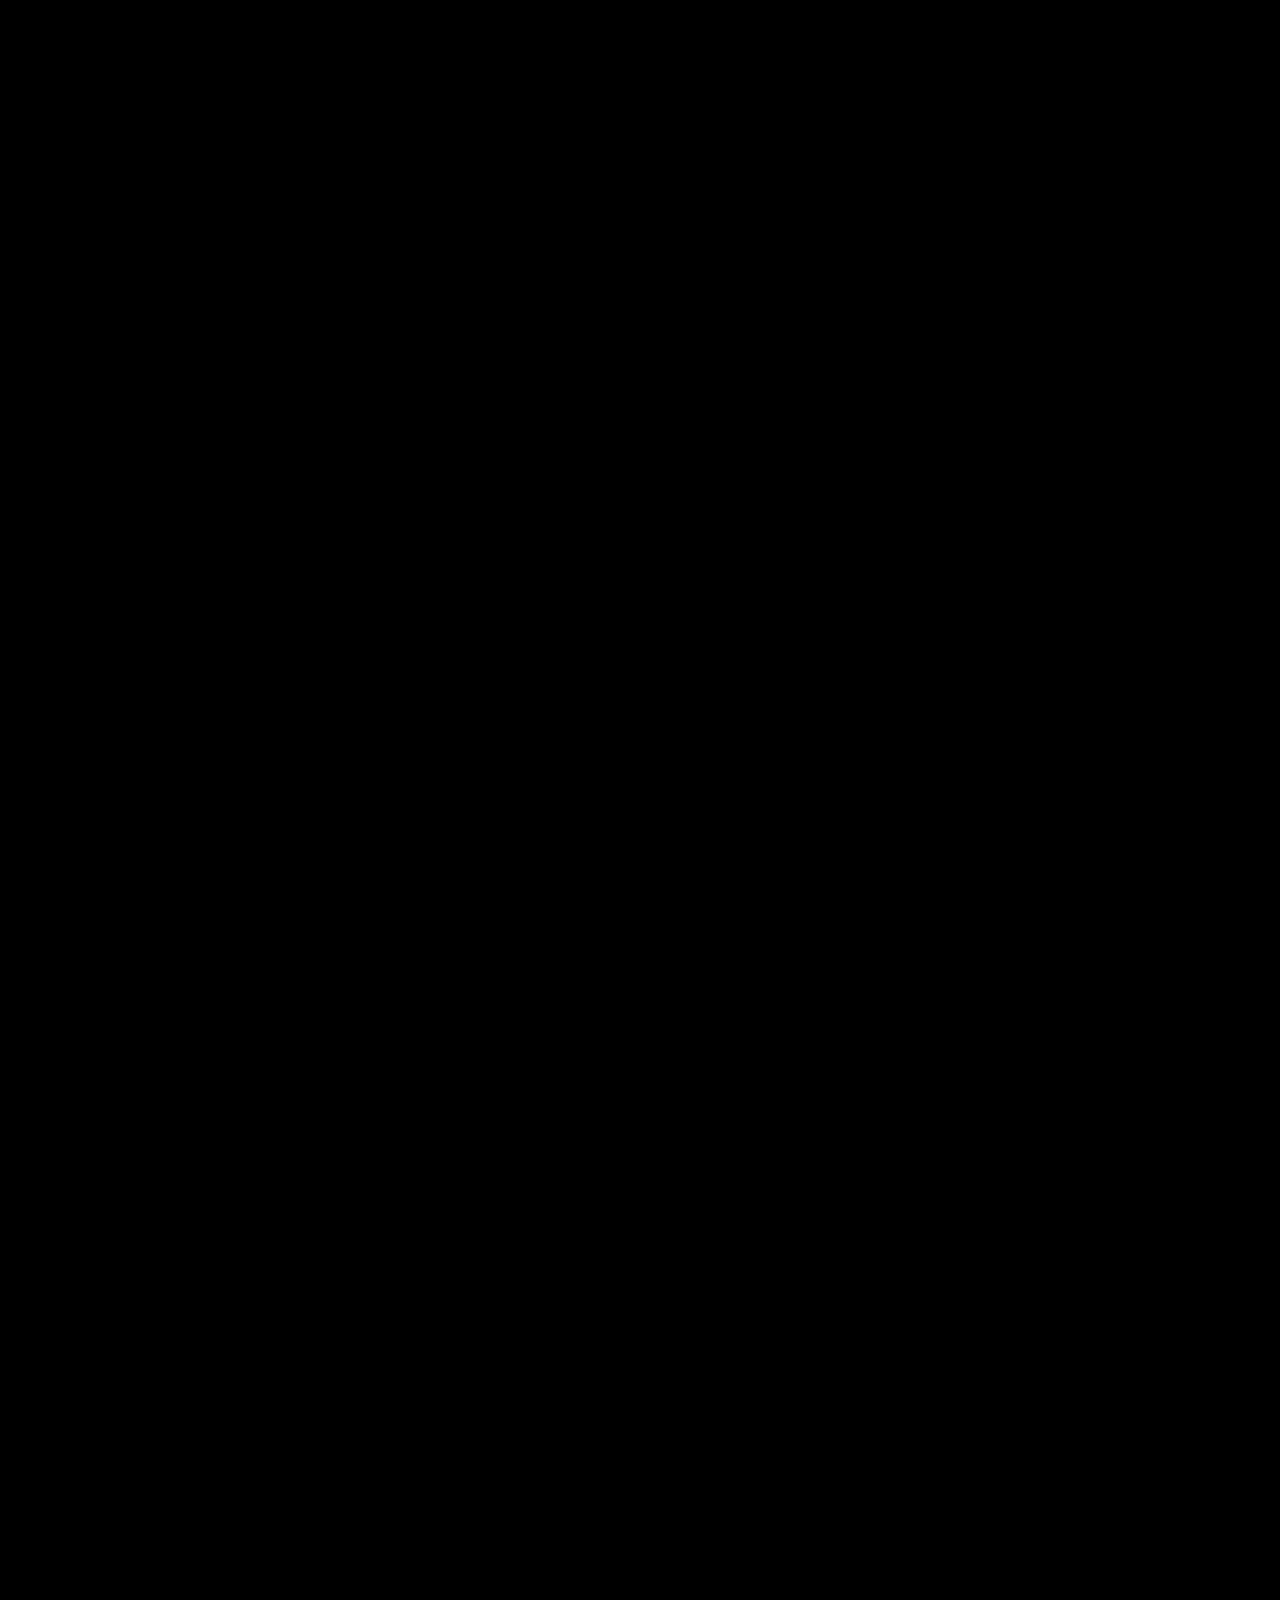
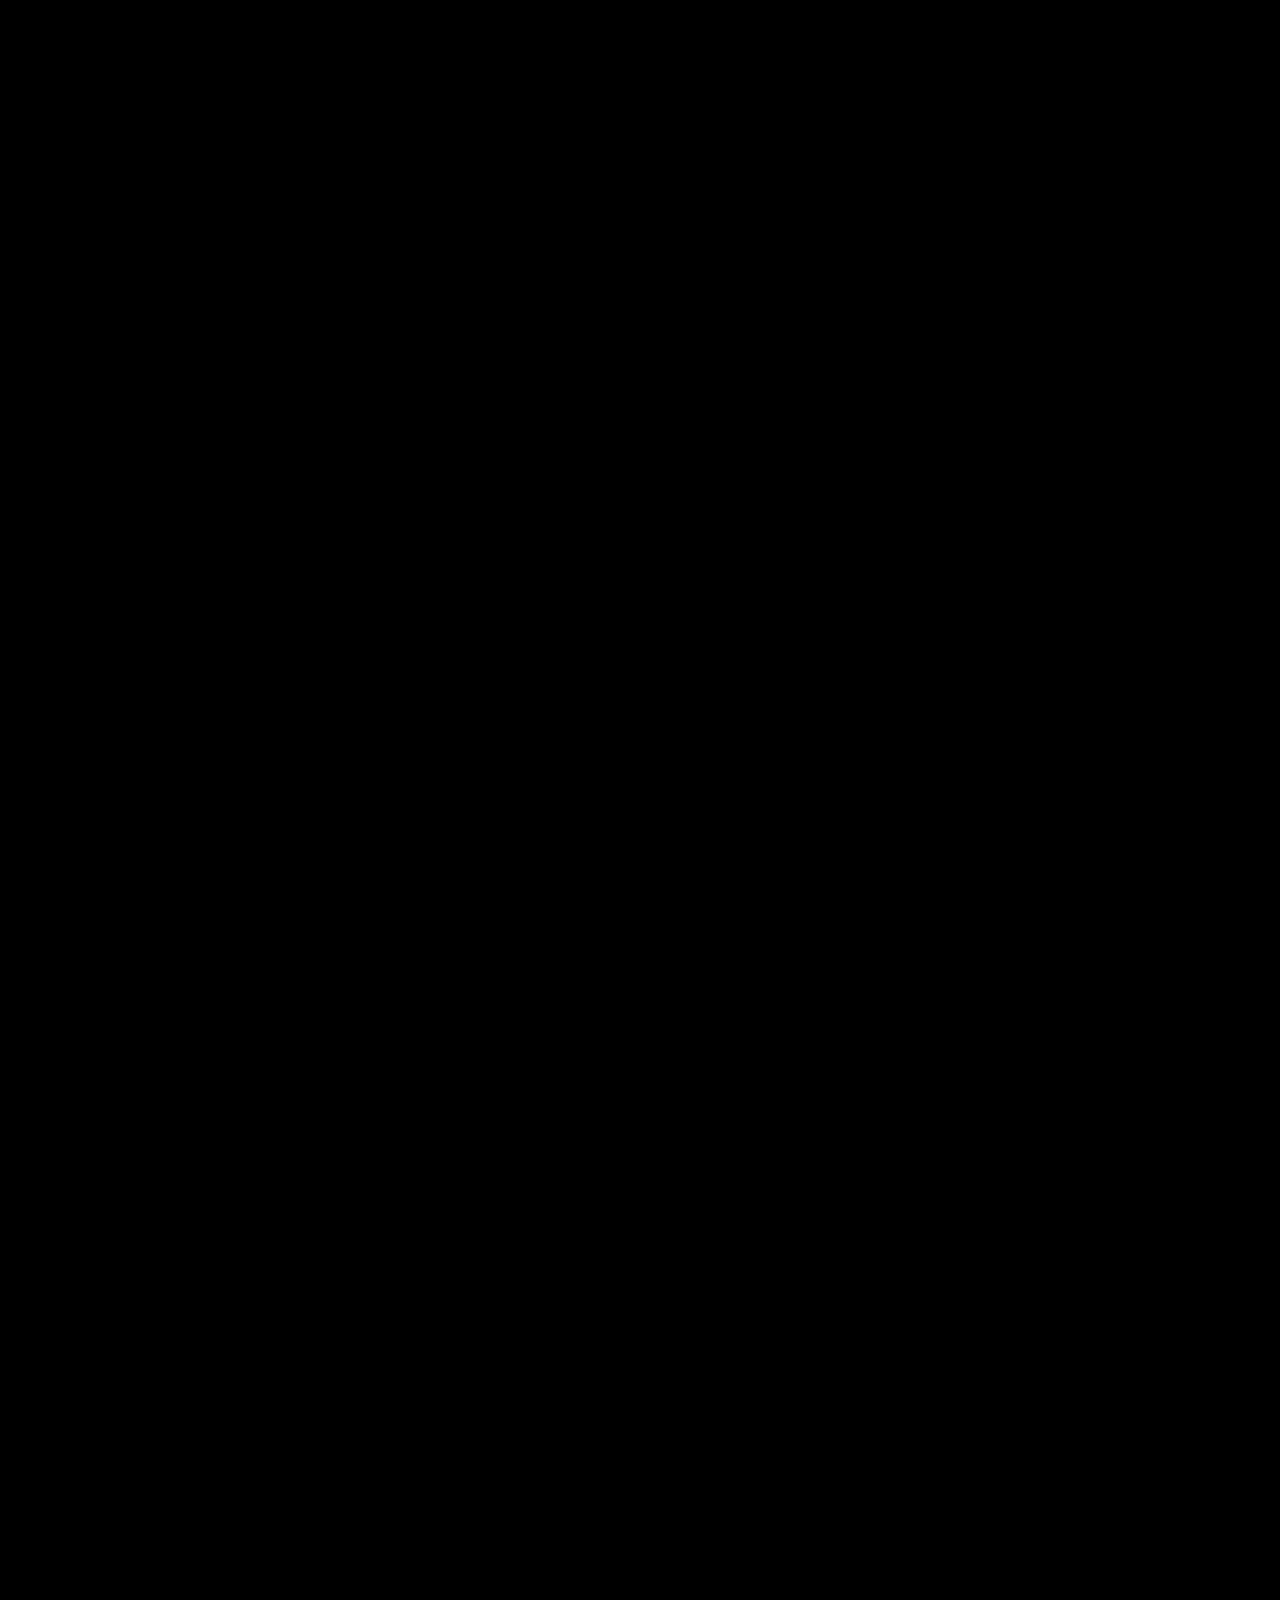
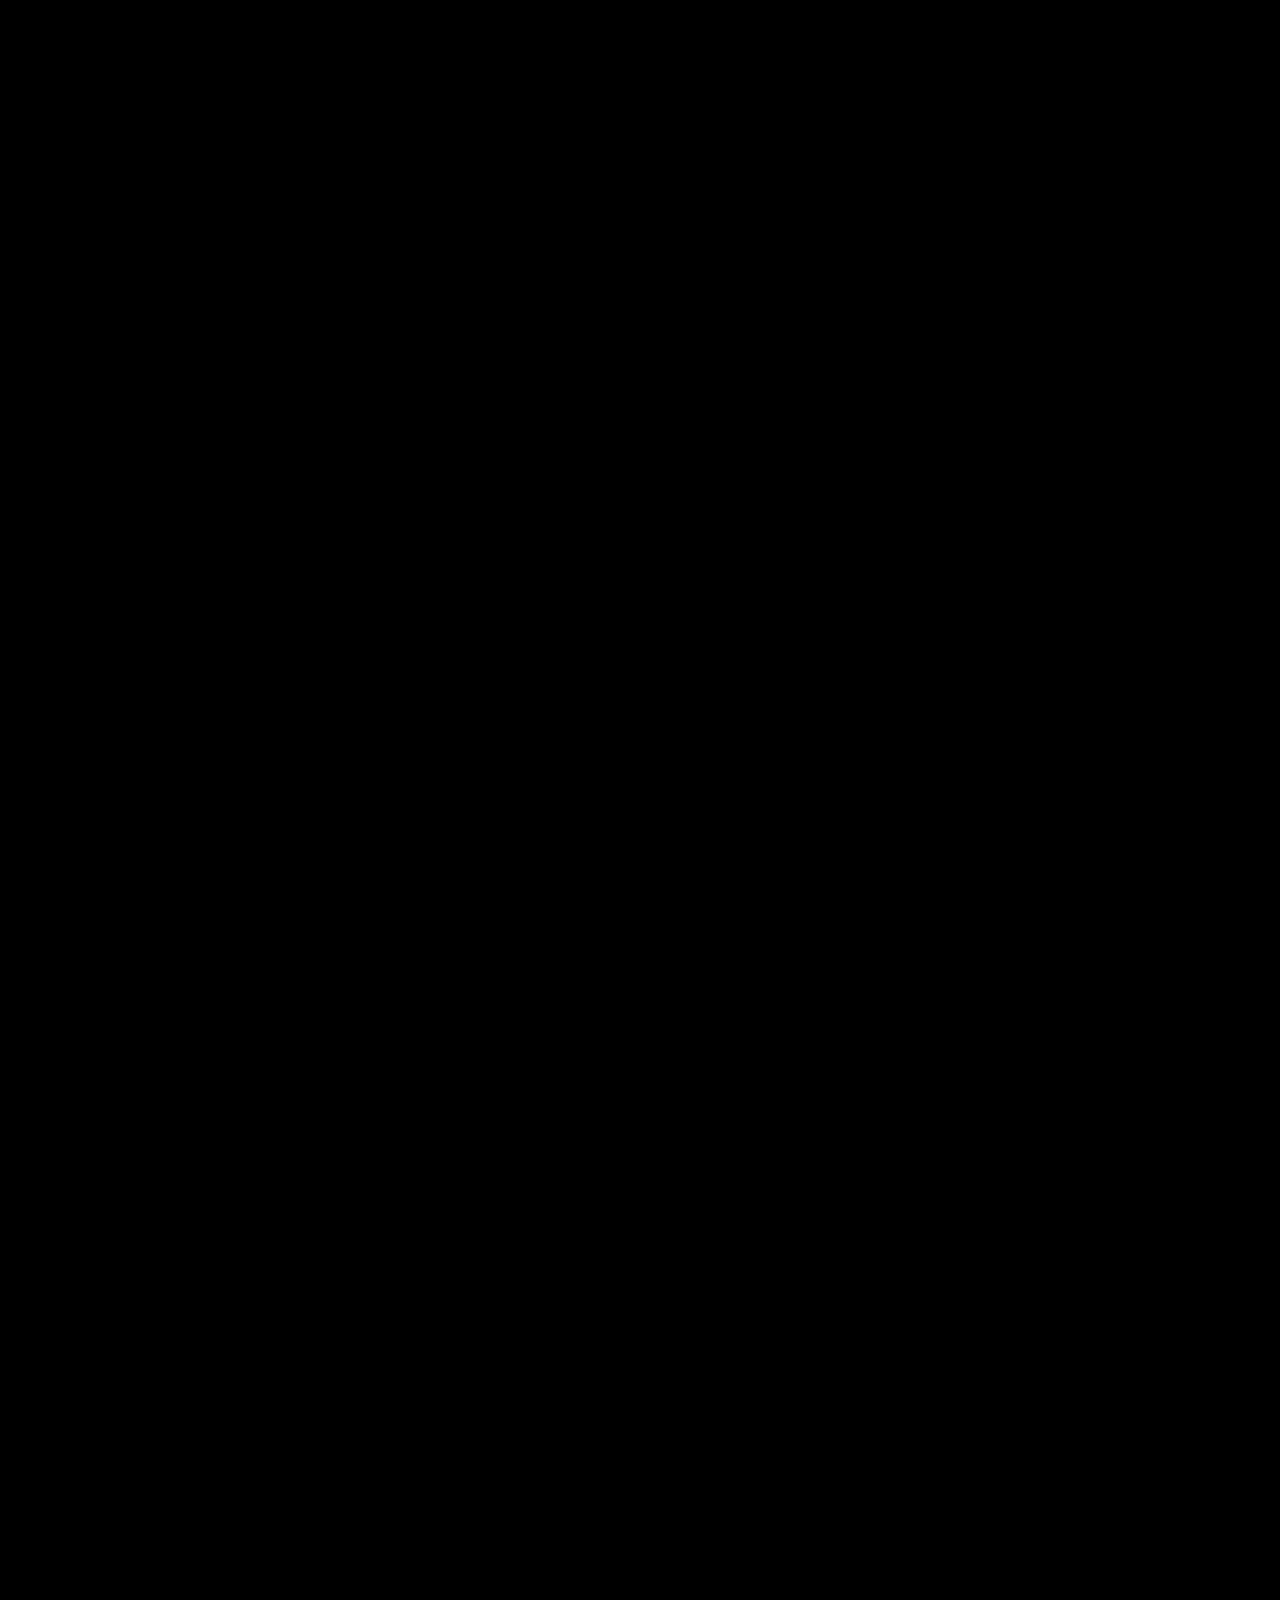
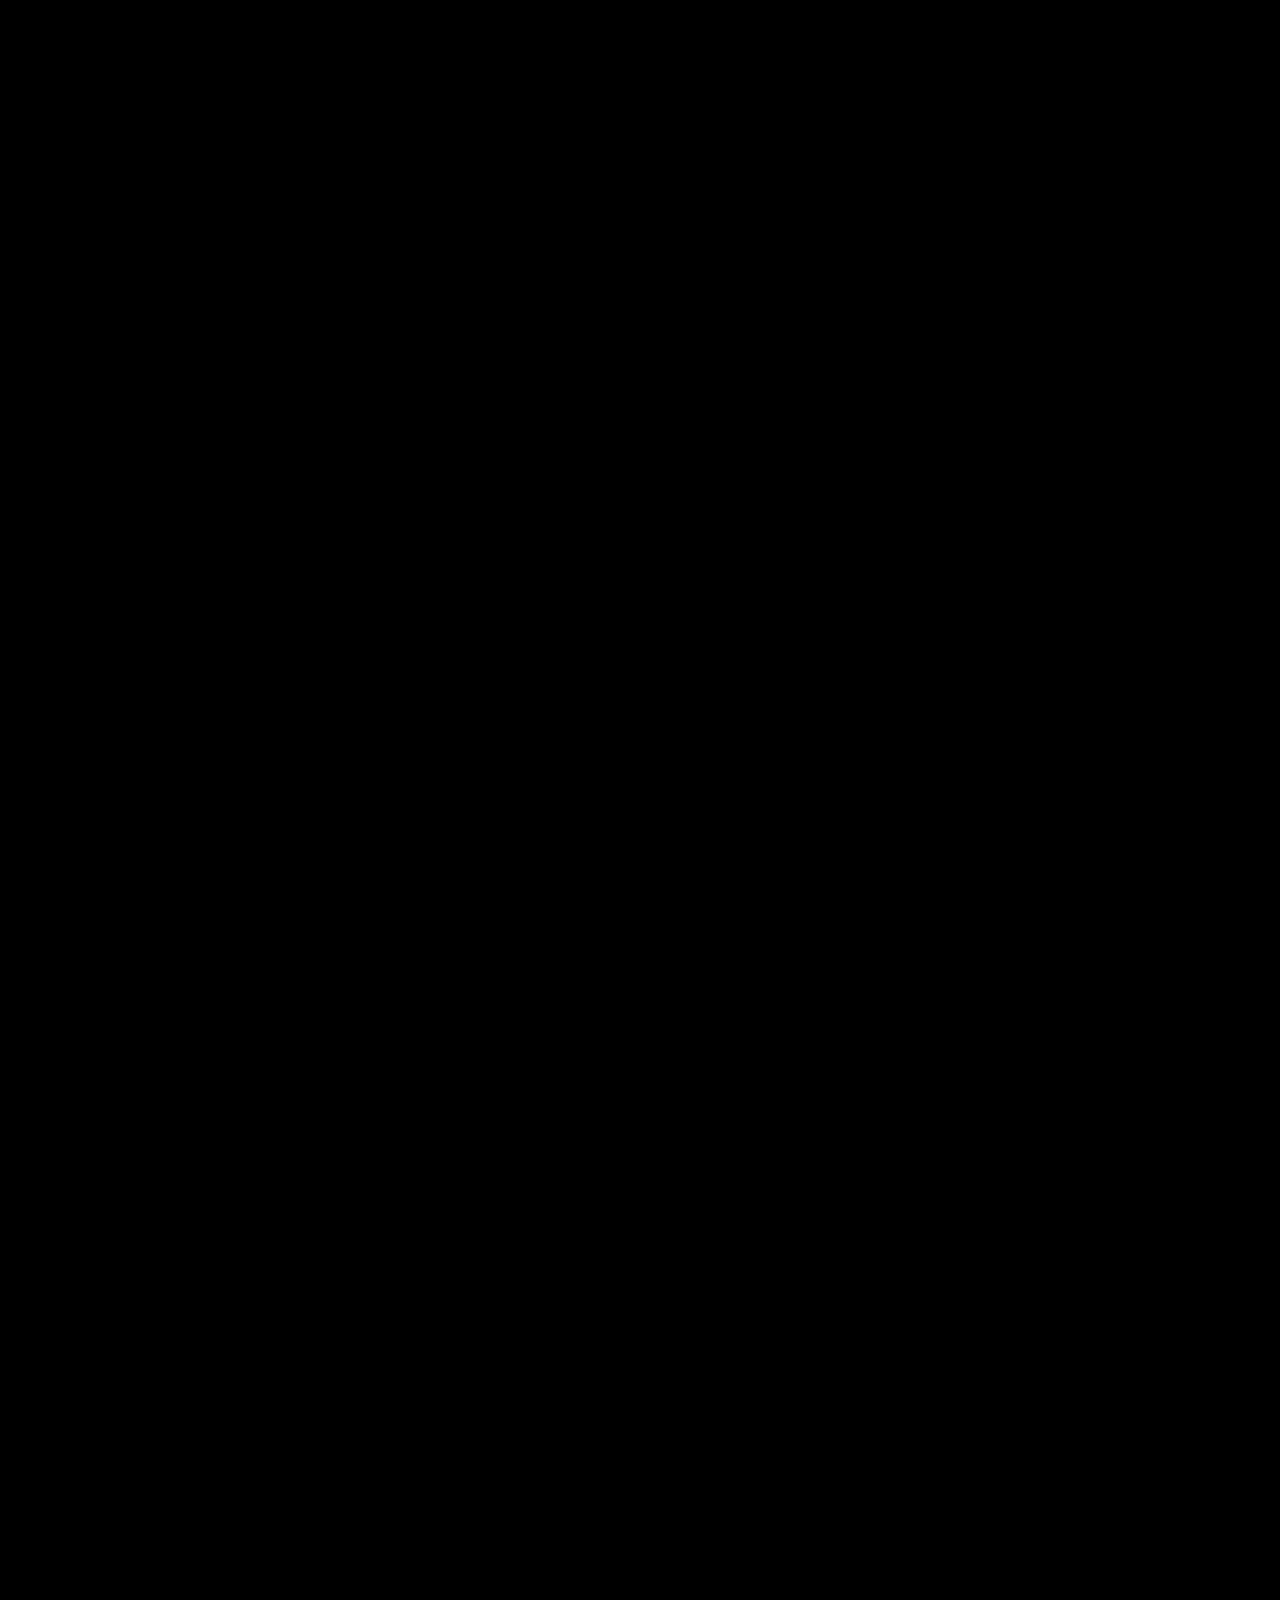
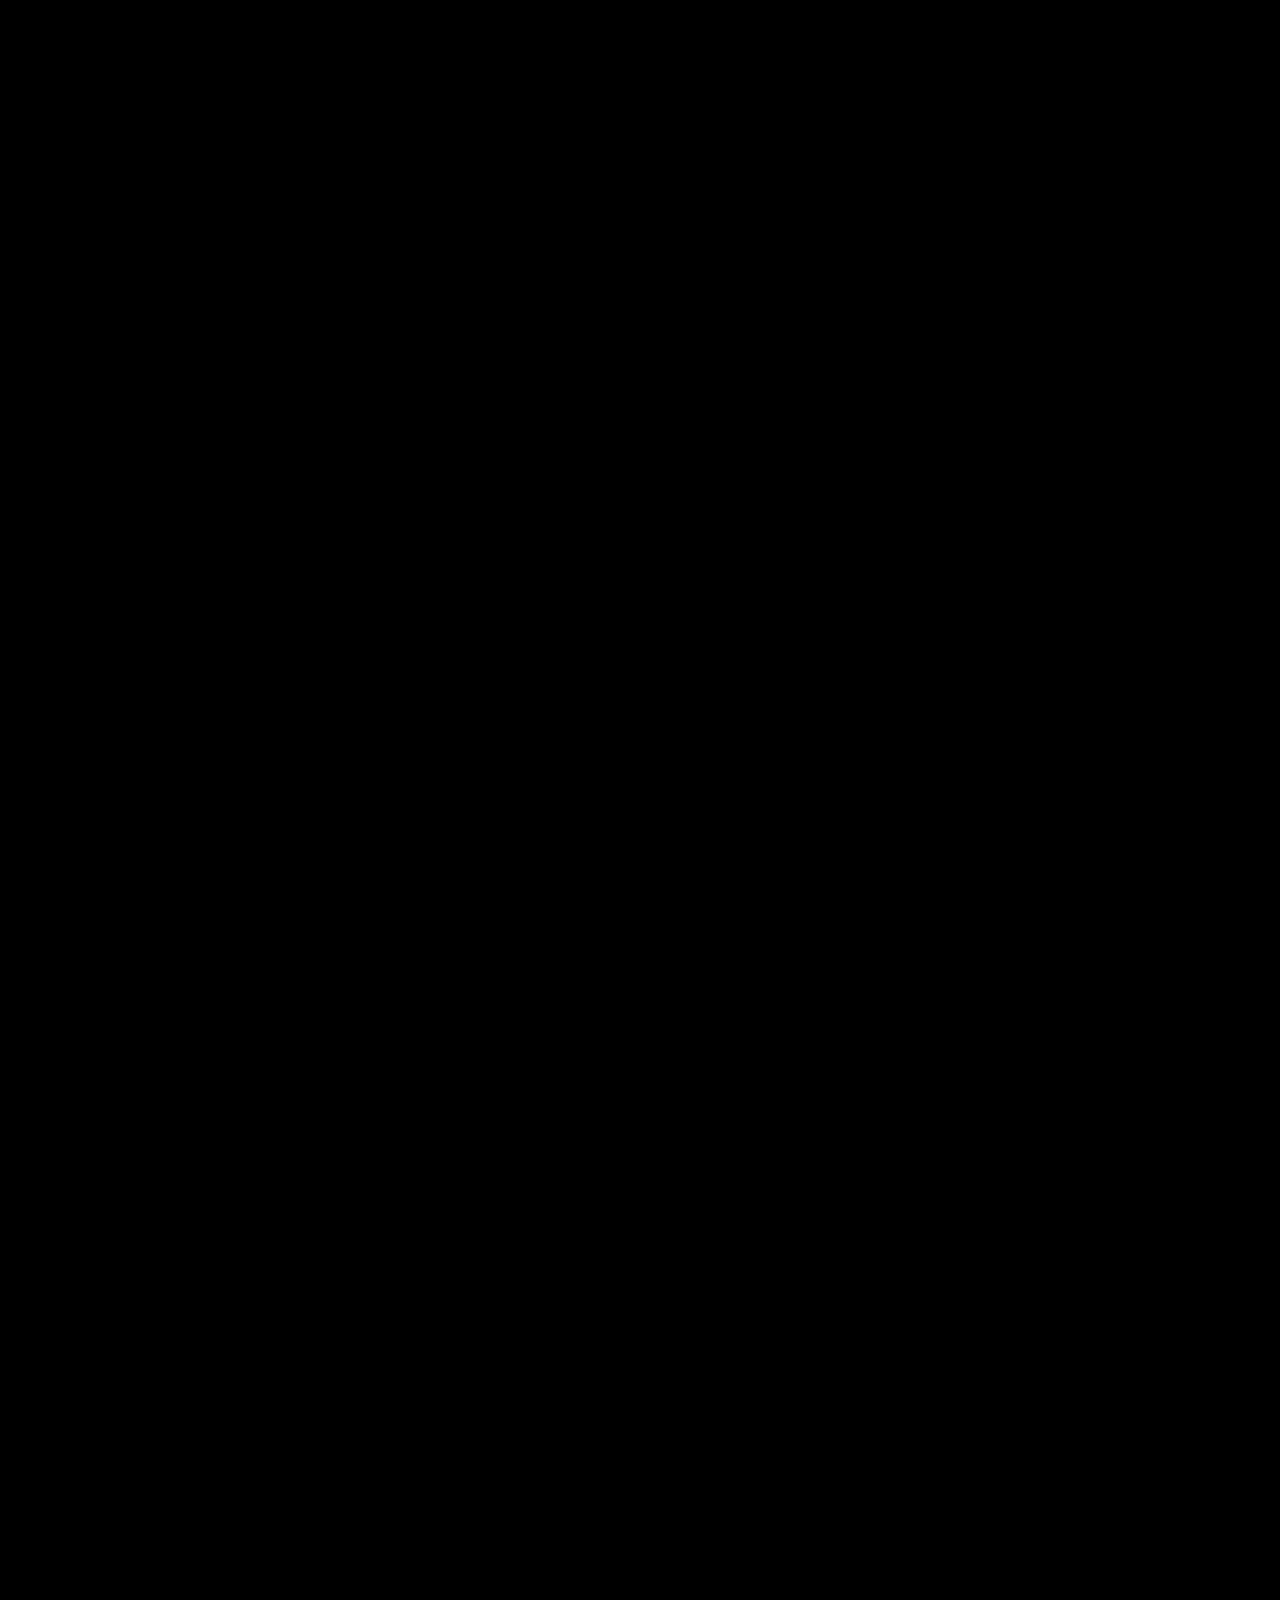
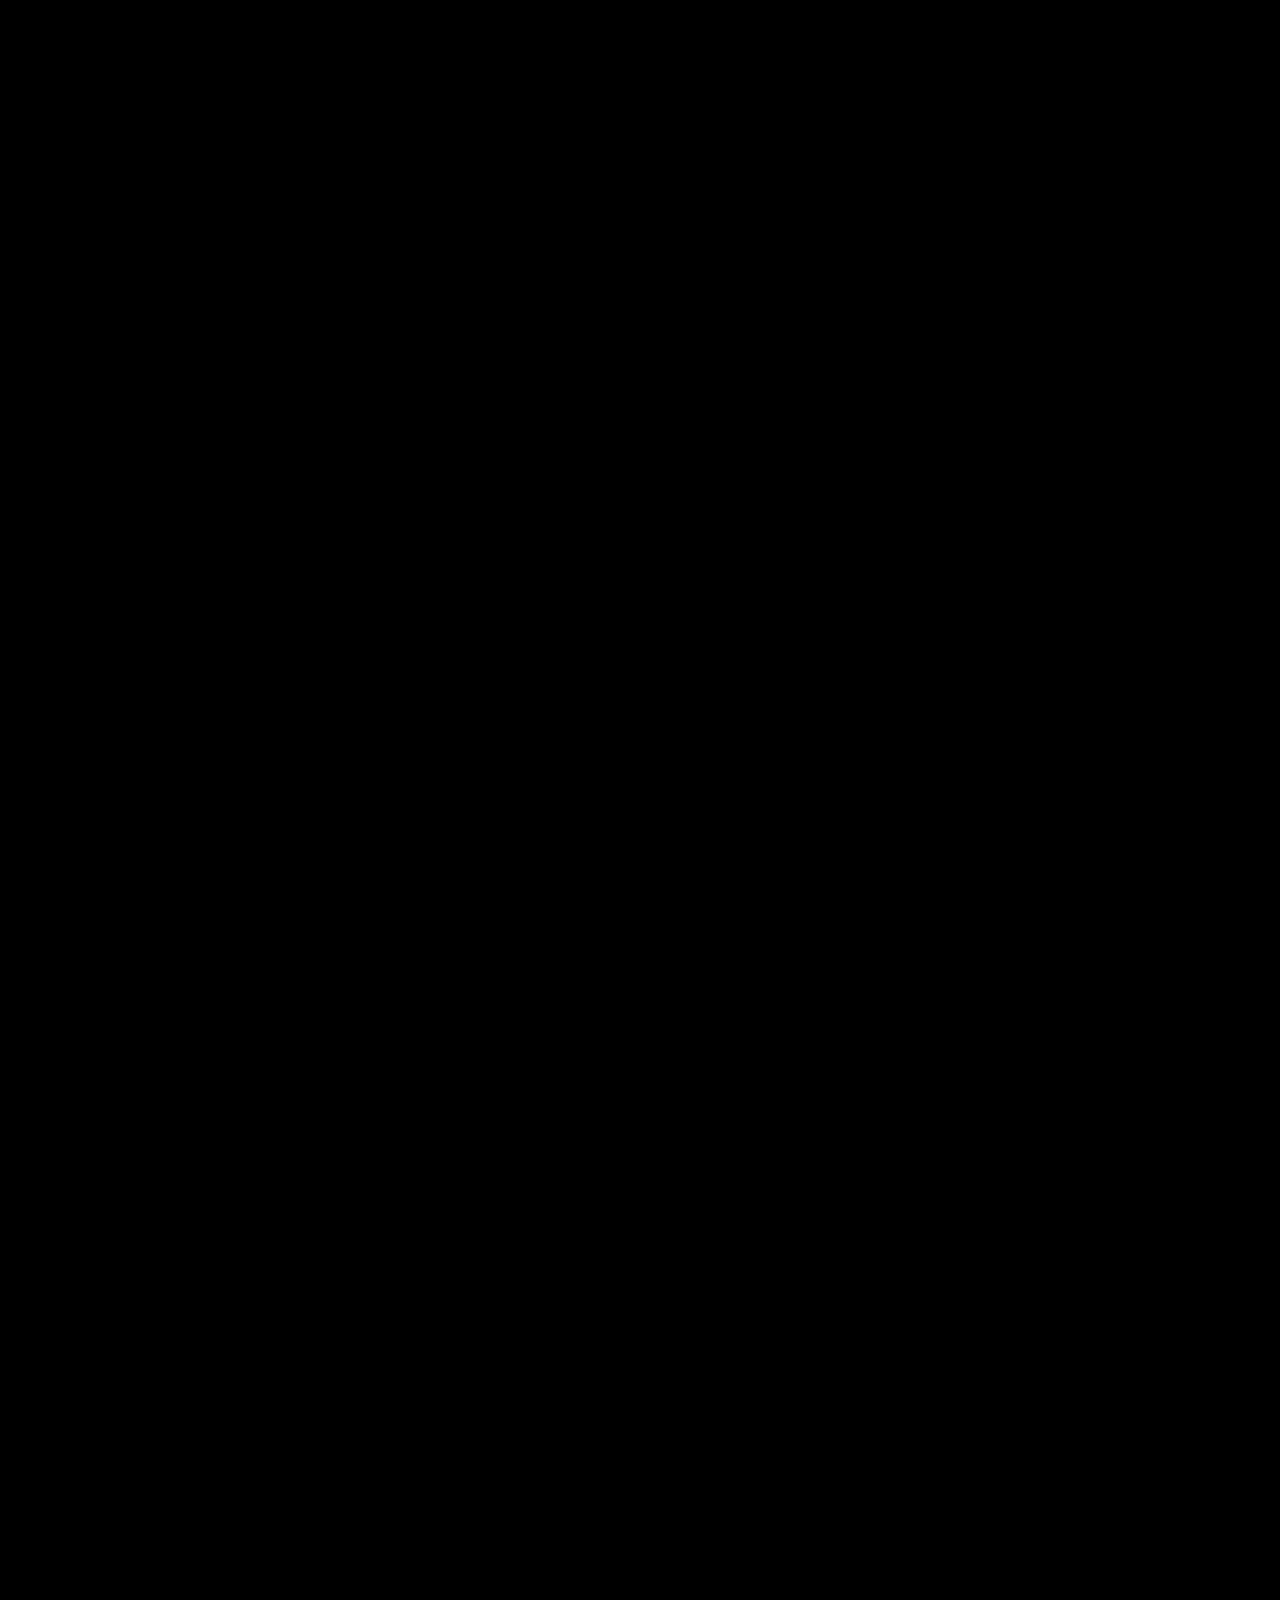
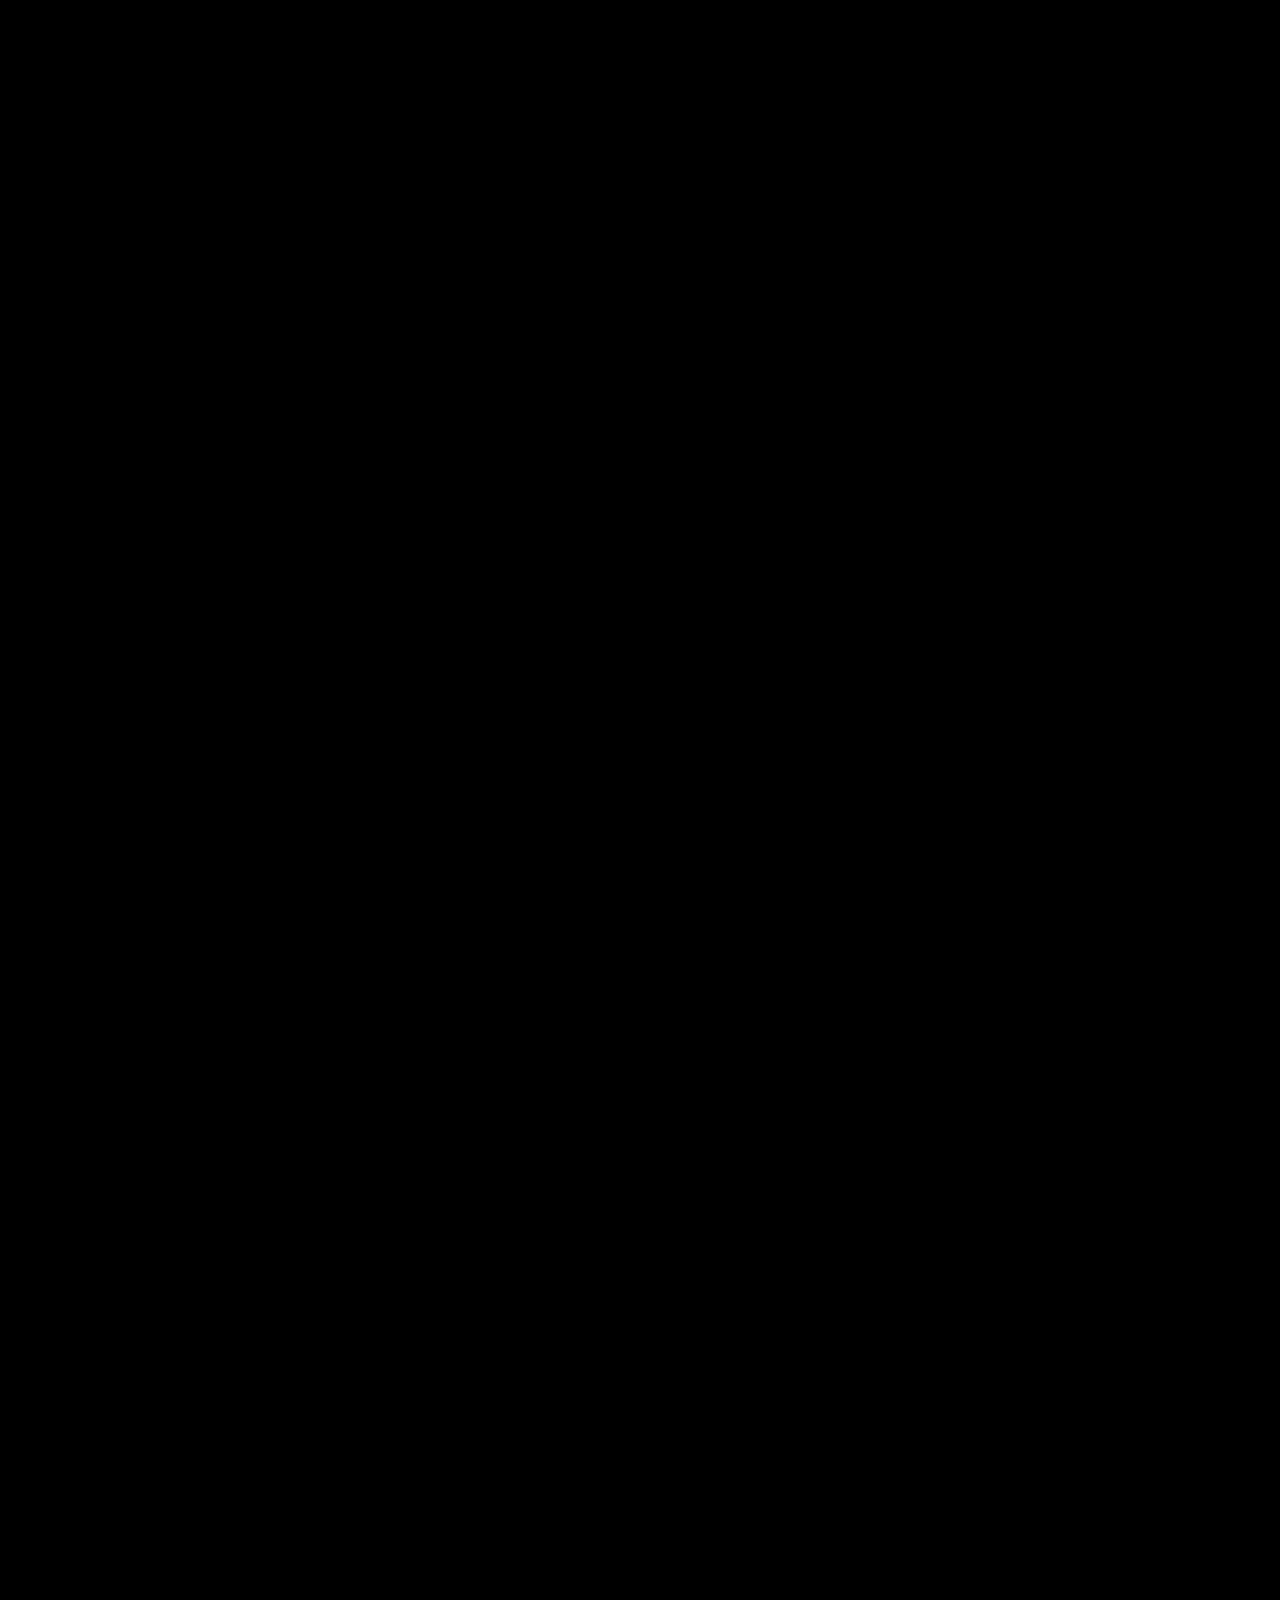
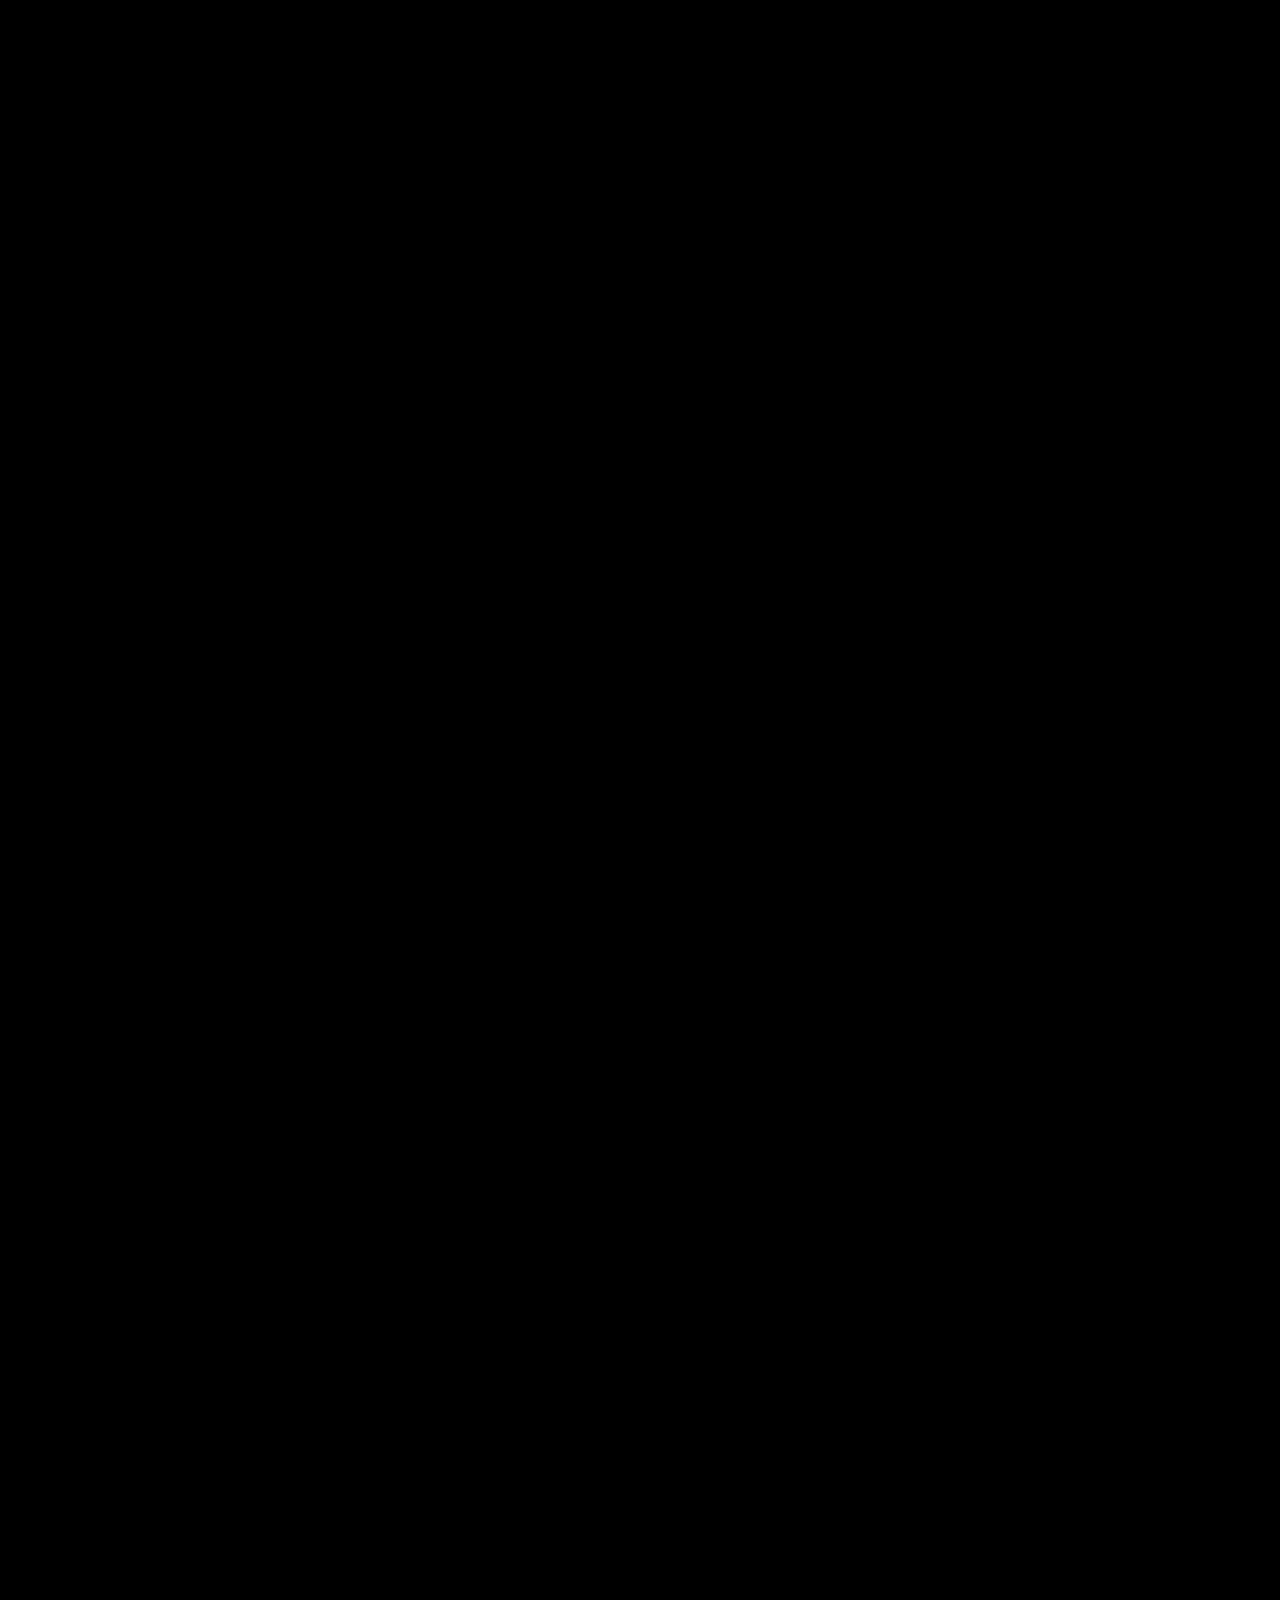
==== commit 2035f778: "Arrival footer, straight glass, slower flow, and the brands wave gallery - Footer: the scene now lif" ====
--- a/index.html
+++ b/index.html
@@ -103,6 +103,10 @@
   </header>
 
   <div class="hud hud--tr">
+    <nav class="topnav" aria-label="Site">
+      <a href="about.html">About</a><a href="brands.html">Our Brands</a>
+      <a href="careers.html">Careers</a><a href="contact.html">Contact</a>
+    </nav>
     <button class="burger" id="menuBtn" aria-expanded="false" aria-controls="menu" aria-label="Open menu">
       <span></span><span></span>
     </button>
--- a/styles.css
+++ b/styles.css
@@ -174,7 +174,7 @@
 .scenes{position:absolute;inset:0;z-index:6;pointer-events:none}
 .scenes--front{position:absolute;inset:0;z-index:1;pointer-events:none}
 .scene{
-  position:absolute;top:50%;translate:0 -50%;width:min(540px,44vw);
+  position:absolute;top:50%;translate:0 -50%;width:min(520px,42vw);
   opacity:0;visibility:hidden;will-change:transform,opacity;pointer-events:none;
 }
 .scene a{pointer-events:auto}
@@ -211,9 +211,8 @@
   border:1px solid rgba(255,255,255,.14);
   box-shadow:0 26px 80px rgba(20,1,1,.5),inset 0 1px 0 rgba(255,255,255,.18);
   backdrop-filter:blur(20px) saturate(1.1);-webkit-backdrop-filter:blur(20px) saturate(1.1);
-  rotate:-1.4deg;transition:rotate 1.4s var(--slow);
-}
-.scene--glass.scene--left{rotate:1.4deg}
+  rotate:0deg;
+}
 
 /* opening shot: the mark runs across the top, the claim sits low left */
 .scene--hero{
@@ -317,7 +316,12 @@
 .hud{position:absolute;margin:0;opacity:0;transition:opacity 1.2s .3s var(--ease)}
 body.is-live .hud{opacity:1}
 .hud--tl{top:var(--pad);left:var(--pad)}
-.hud--tr{top:var(--pad);right:var(--pad);z-index:40}
+.hud--tr{top:var(--pad);right:var(--pad);z-index:40;display:flex;align-items:center;gap:clamp(14px,1.8vw,28px)}
+.topnav{display:flex;gap:clamp(14px,1.6vw,26px)}
+.topnav a{font-size:9px;font-weight:600;letter-spacing:.26em;text-transform:uppercase;color:var(--mute);
+  padding-bottom:3px;border-bottom:1px solid transparent;transition:color .35s var(--ease),border-color .35s var(--ease)}
+.topnav a:hover{color:#fff;border-bottom-color:var(--hair)}
+@media (max-width:1080px){.topnav{display:none}}
 .wordmark{display:block;font-family:var(--display);font-weight:600;font-size:15px;letter-spacing:-.02em;color:var(--white)}
 .wordmark sup{font-size:.4em;top:-.9em}
 .hud__sub{margin:5px 0 0;font-size:8.5px;font-weight:600;letter-spacing:.3em;text-transform:uppercase;color:var(--mute)}
@@ -426,17 +430,24 @@
 body.is-fallback .ar-btn,body.is-fallback .hotspot{display:none}
 body.is-fallback .rings{opacity:.7}
 
-/* footer strip, revealed on the closing scene */
+/* the footer is a place you arrive at: the scene lifts away and it fills the view */
 .sitefoot--float{
-  position:absolute;left:0;right:0;bottom:0;z-index:8;
-  opacity:0;transform:translateY(16px);pointer-events:none;
-  transition:opacity 1s var(--ease),transform 1s var(--ease);
-  padding-bottom:calc(14px + env(safe-area-inset-bottom));
-}
-body[data-scene="connect"] .sitefoot--float{opacity:1;transform:none;pointer-events:auto}
-body[data-scene="connect"] .bar,body[data-scene="connect"] .sound{opacity:0;pointer-events:none}
-.sitefoot--float .sitefoot__legal{display:none}
-@media (max-width:720px){.sitefoot--float{display:none}}
+  position:fixed;left:0;right:0;bottom:0;z-index:14;min-height:82svh;
+  align-content:center;gap:clamp(26px,3vw,56px);
+  padding:clamp(48px,7vh,96px) var(--pad) calc(36px + env(safe-area-inset-bottom));
+  background:linear-gradient(180deg,#2A0606 0%,#1A0303 42%,#0B0101 100%);
+  border-top:1px solid rgba(255,255,255,.14);
+  transform:translate3d(0,calc((1 - var(--foot,0)) * 100%),0);
+  transition:none;will-change:transform;
+}
+.sitefoot--float p{font-size:clamp(14px,1.15vw,17px);line-height:1.75;color:rgba(245,245,242,.74)}
+.sitefoot--float .eyebrow{font-size:10px;letter-spacing:.34em;color:#FF8A72;margin-bottom:16px}
+.sitefoot--float .sitefoot__legal{font-size:10px;padding-top:26px;margin-top:10px}
+.stage,.overlay .bar,.overlay .rail,.overlay .sound,.scenes--front{
+  transform:translate3d(0,calc(var(--foot,0) * -42vh),0);
+}
+.overlay .bar,.overlay .rail,.overlay .sound{opacity:calc(1 - var(--foot,0) * 2.2)}
+@media (max-width:720px){.sitefoot--float{min-height:88svh;gap:22px}}
 
 /* ---------- sound ---------- */
 .sound{
